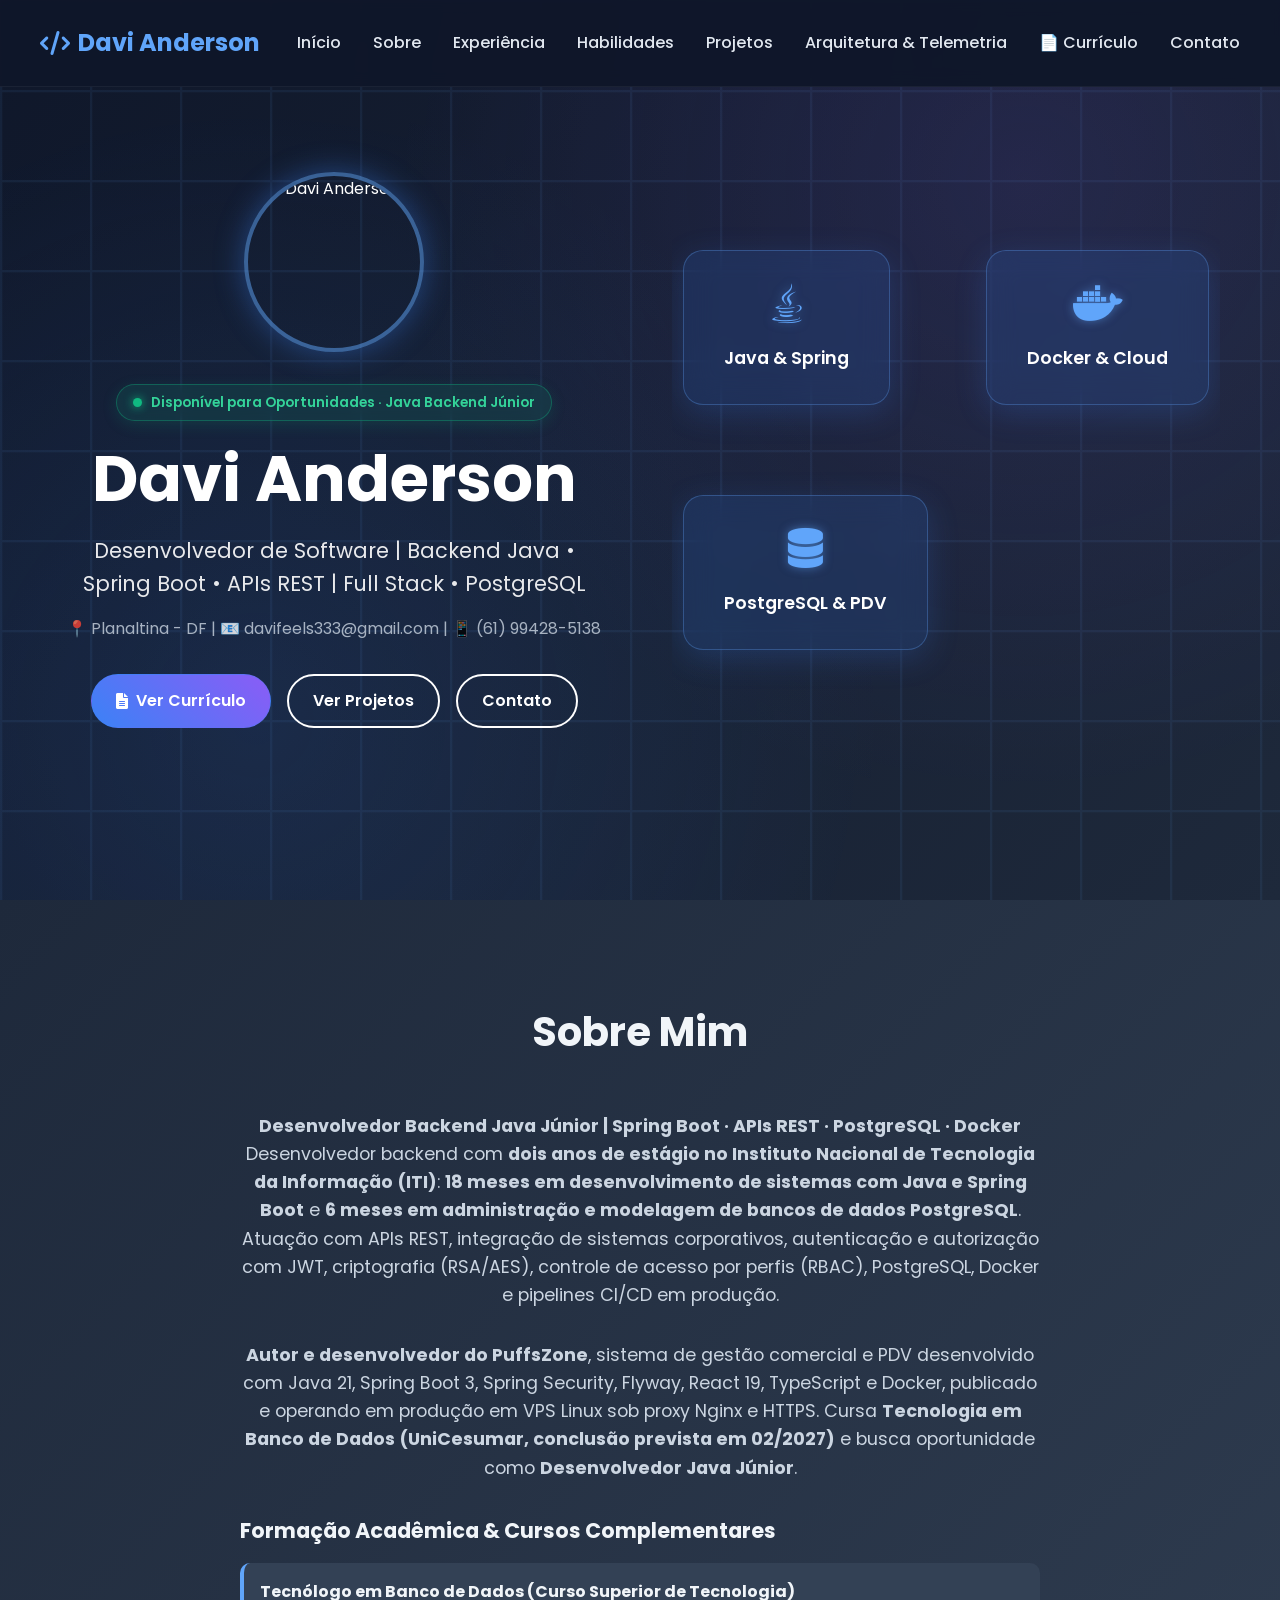
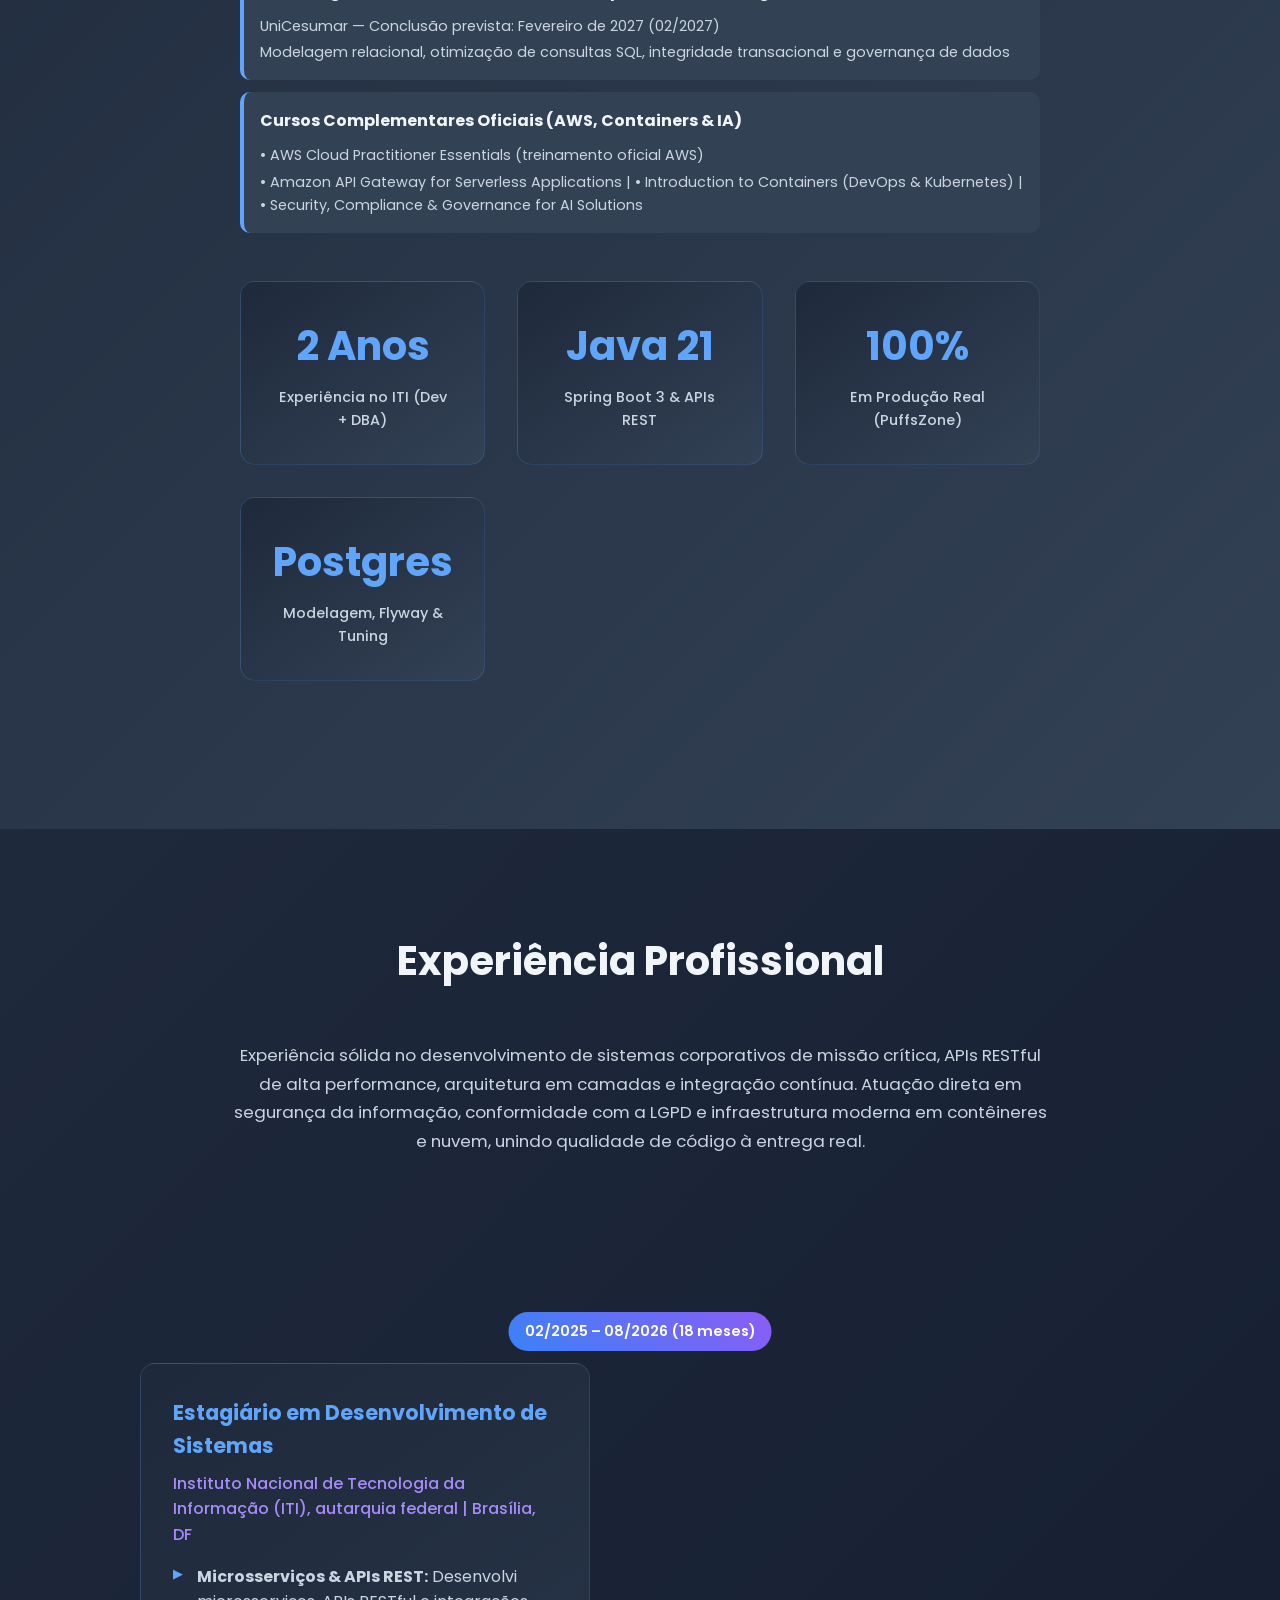
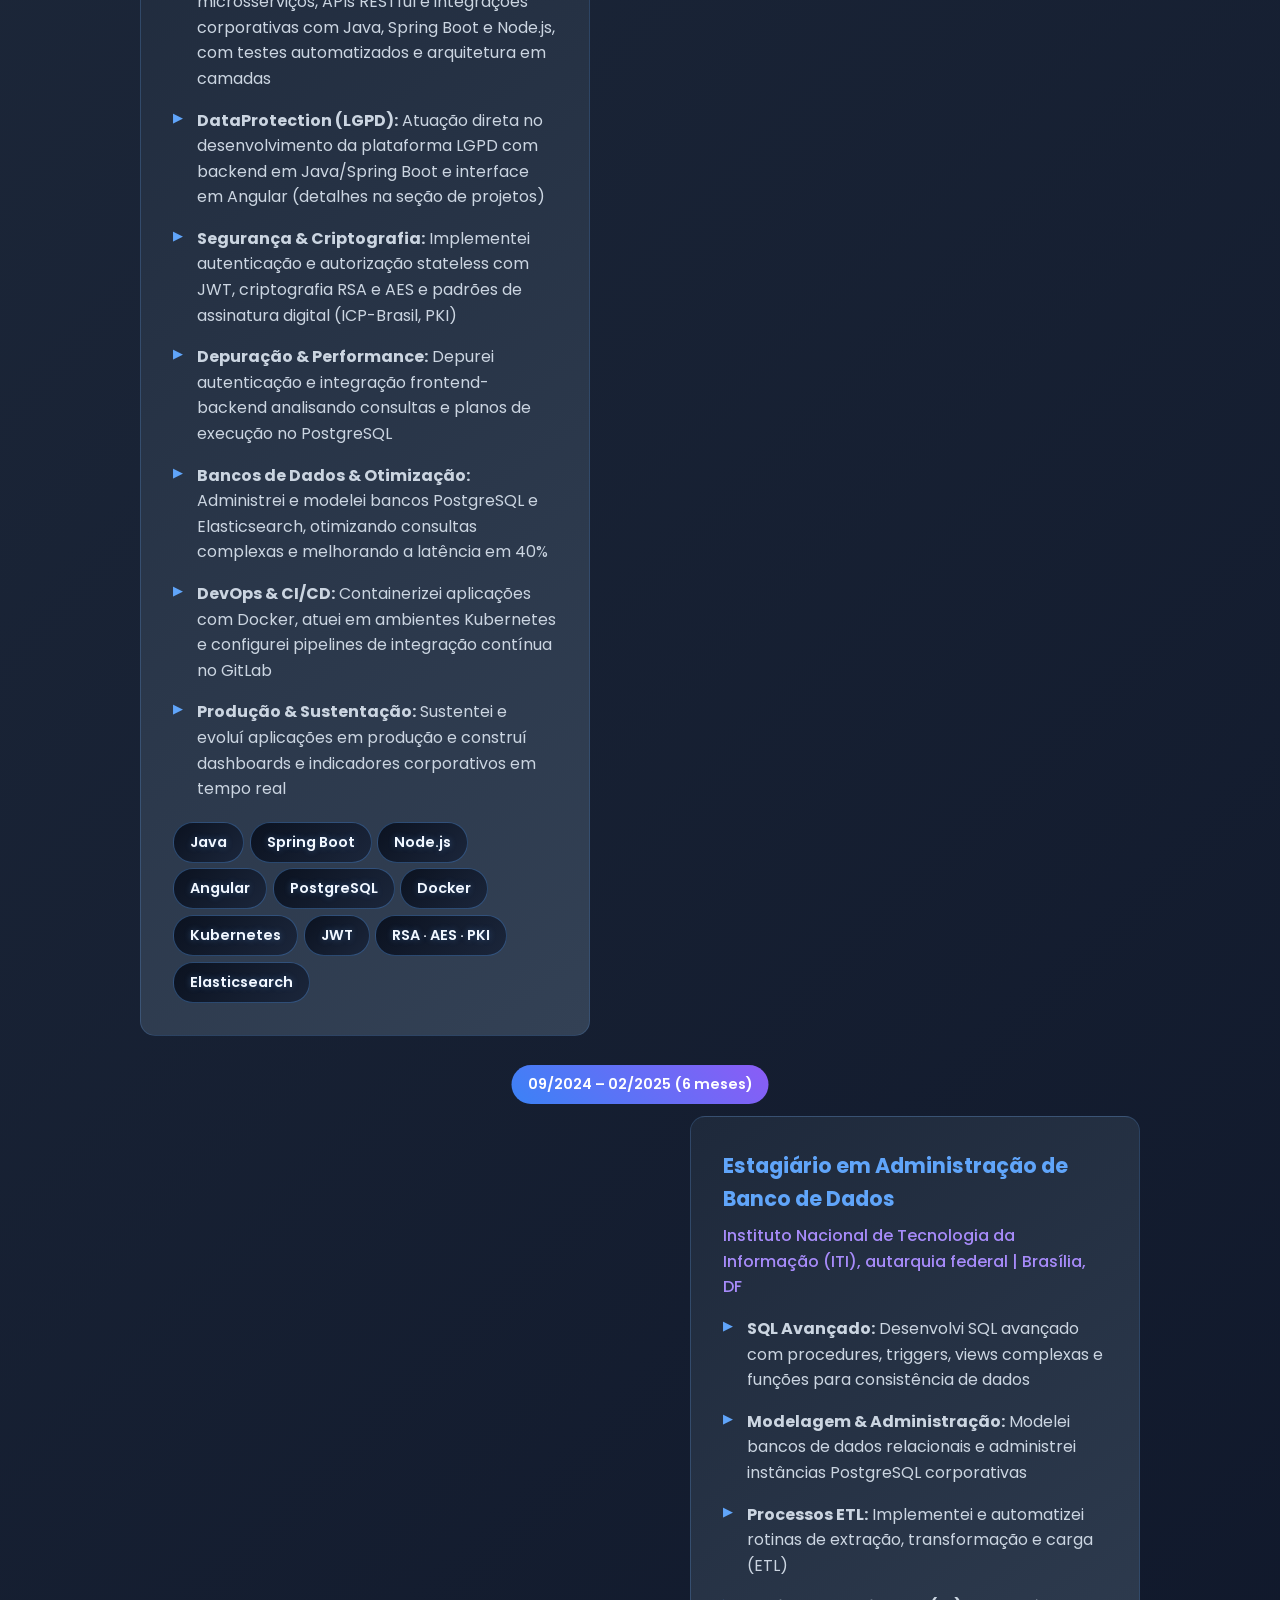
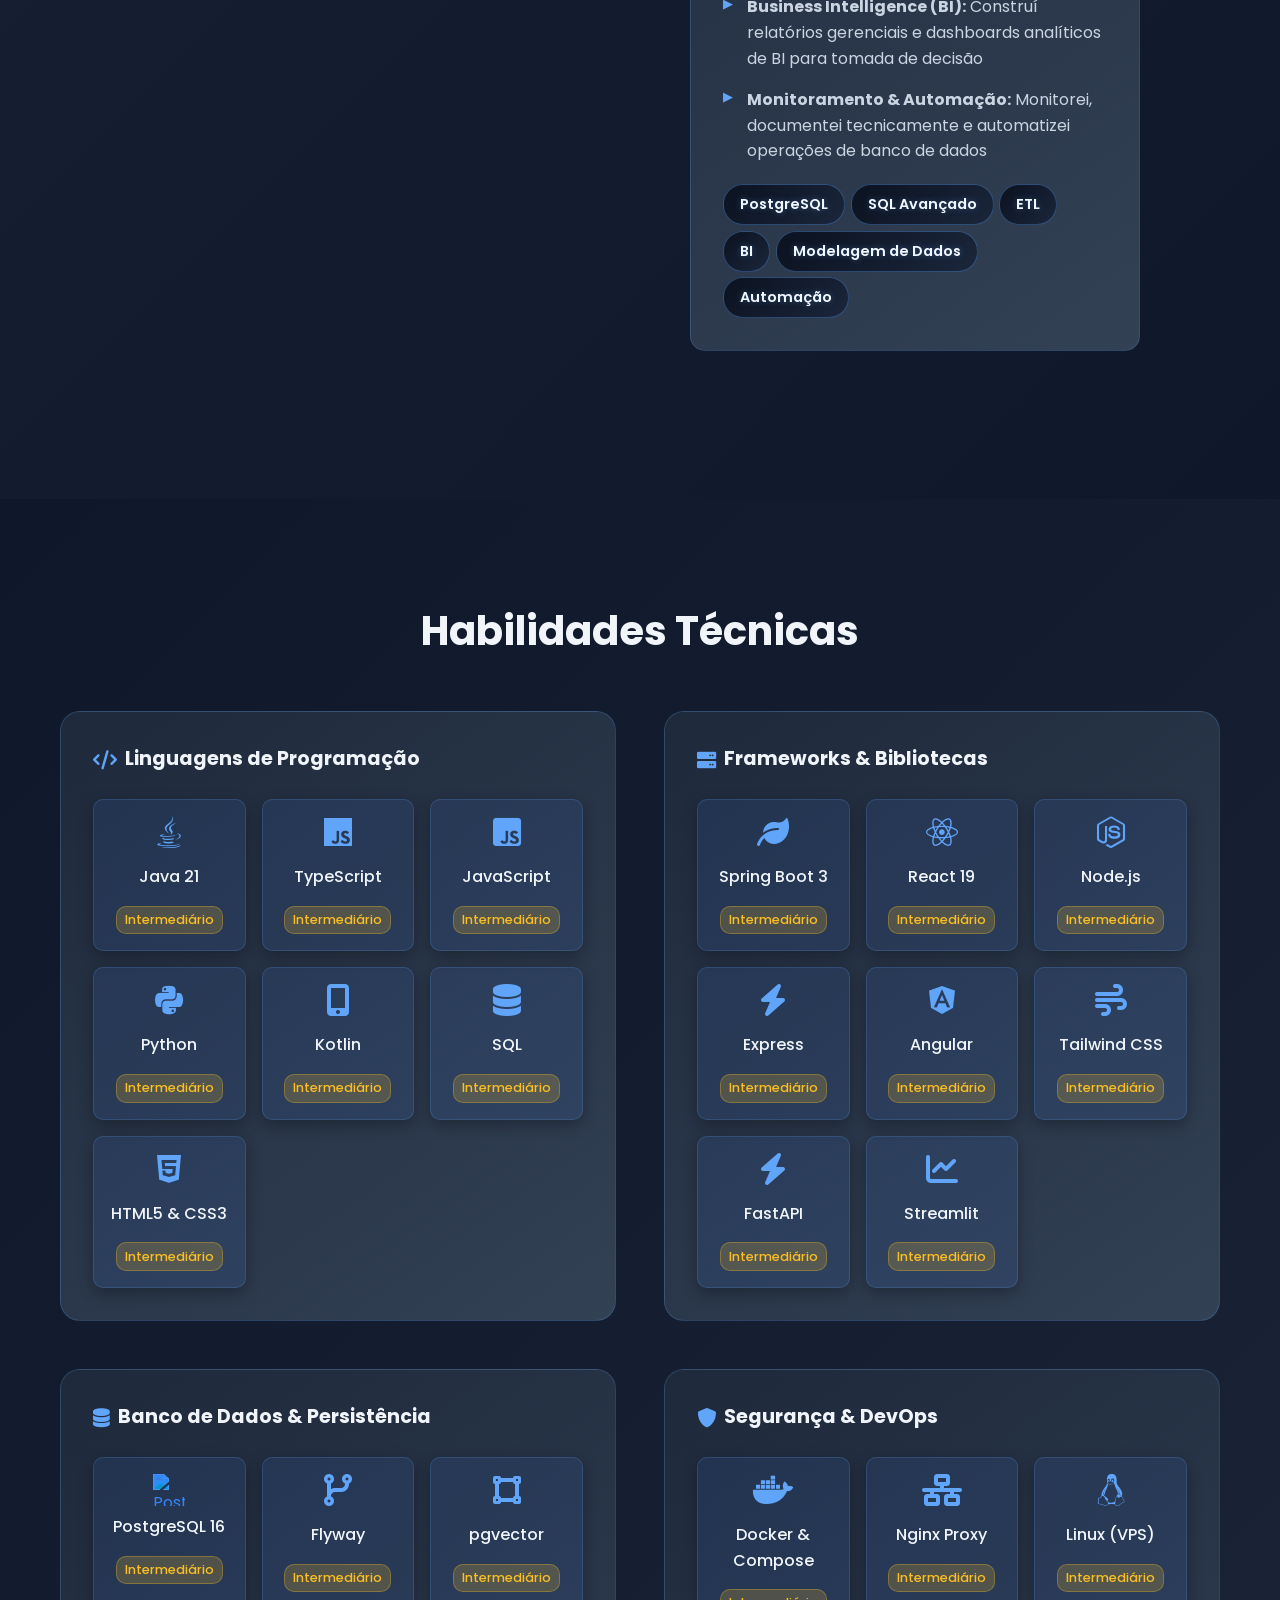
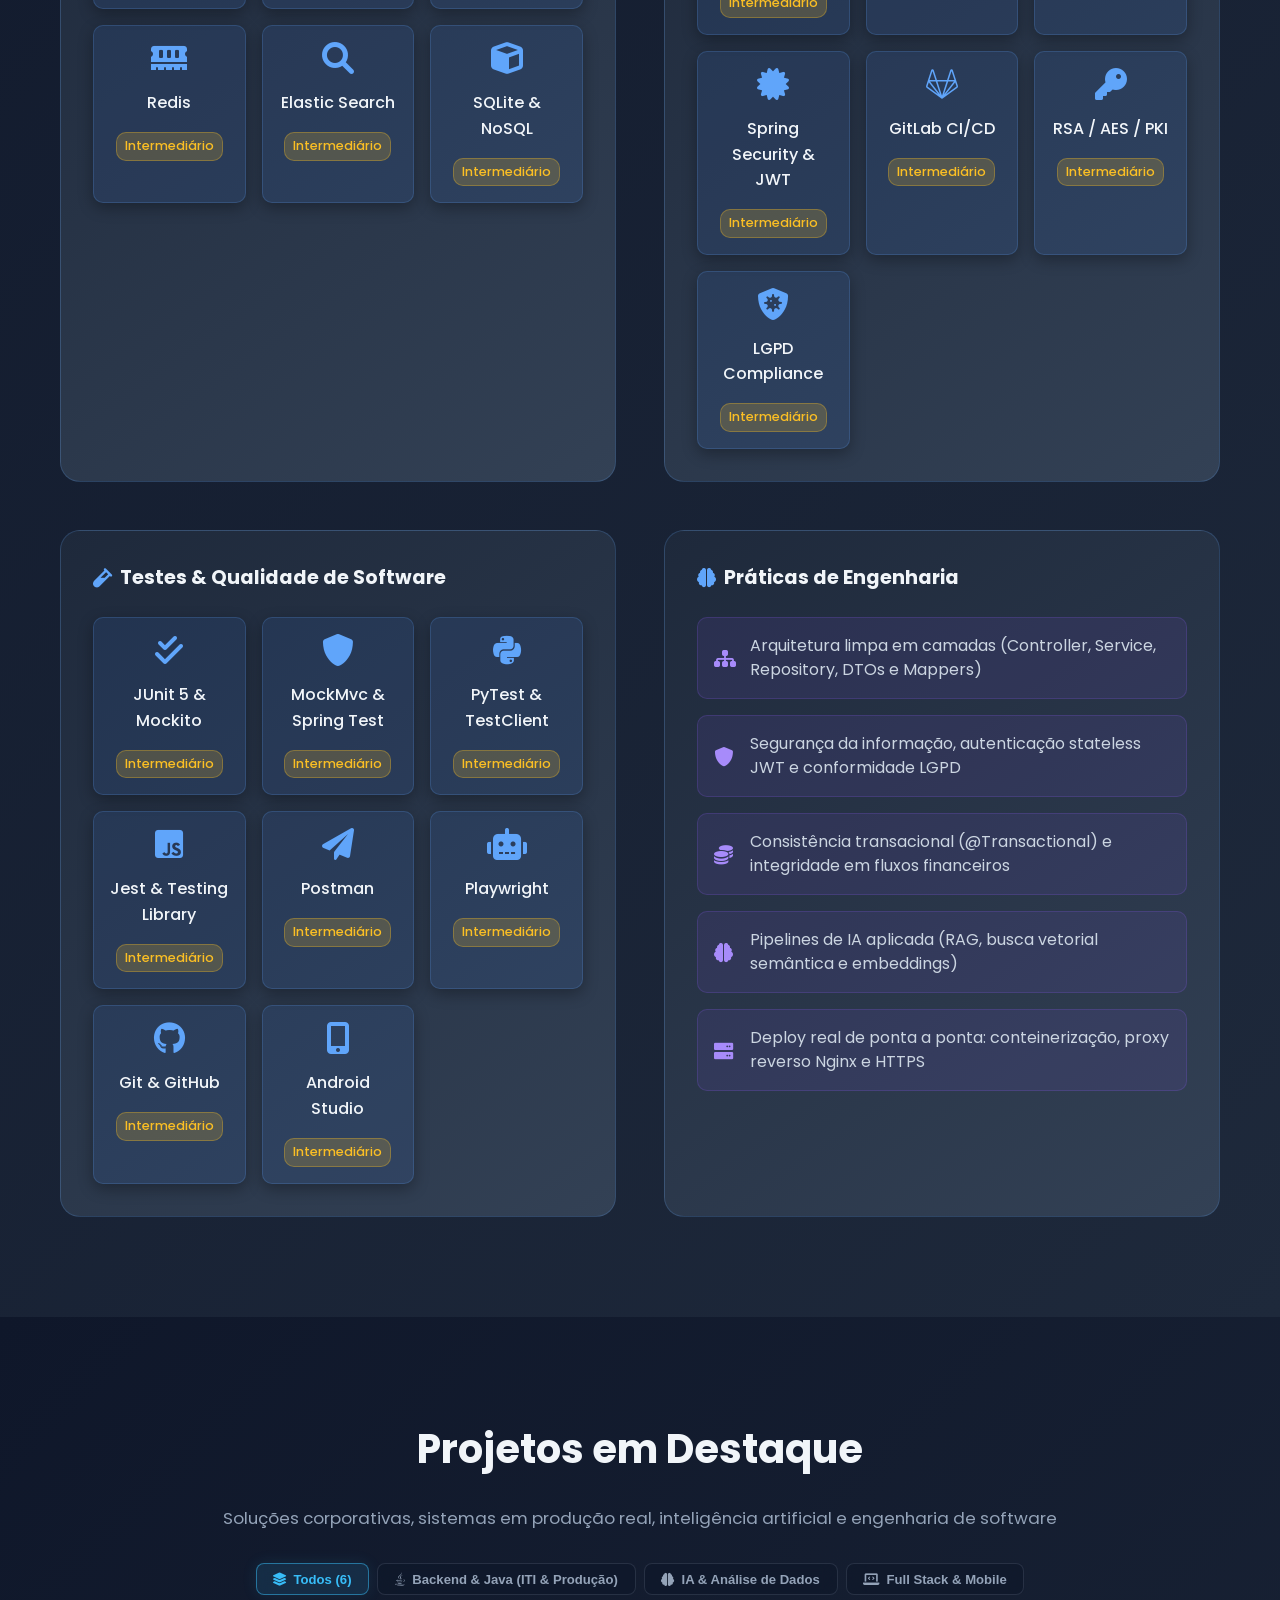
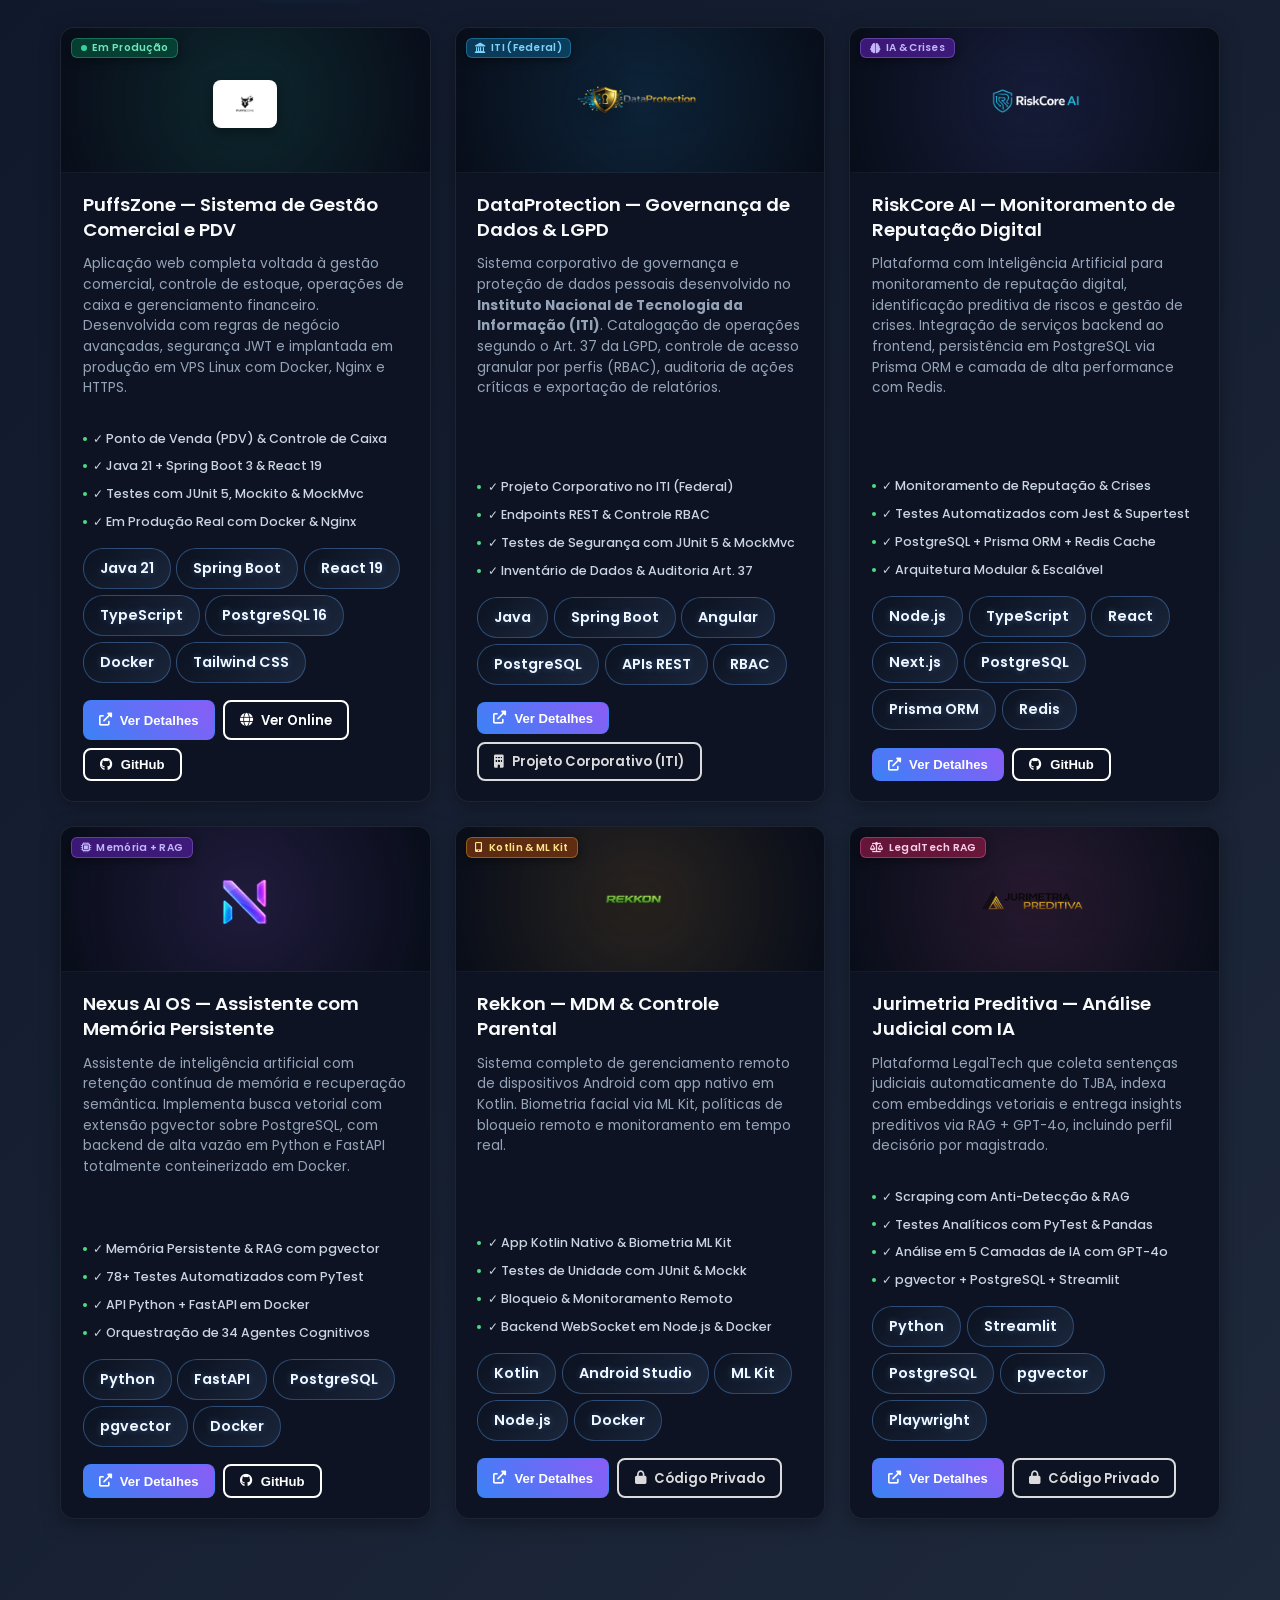
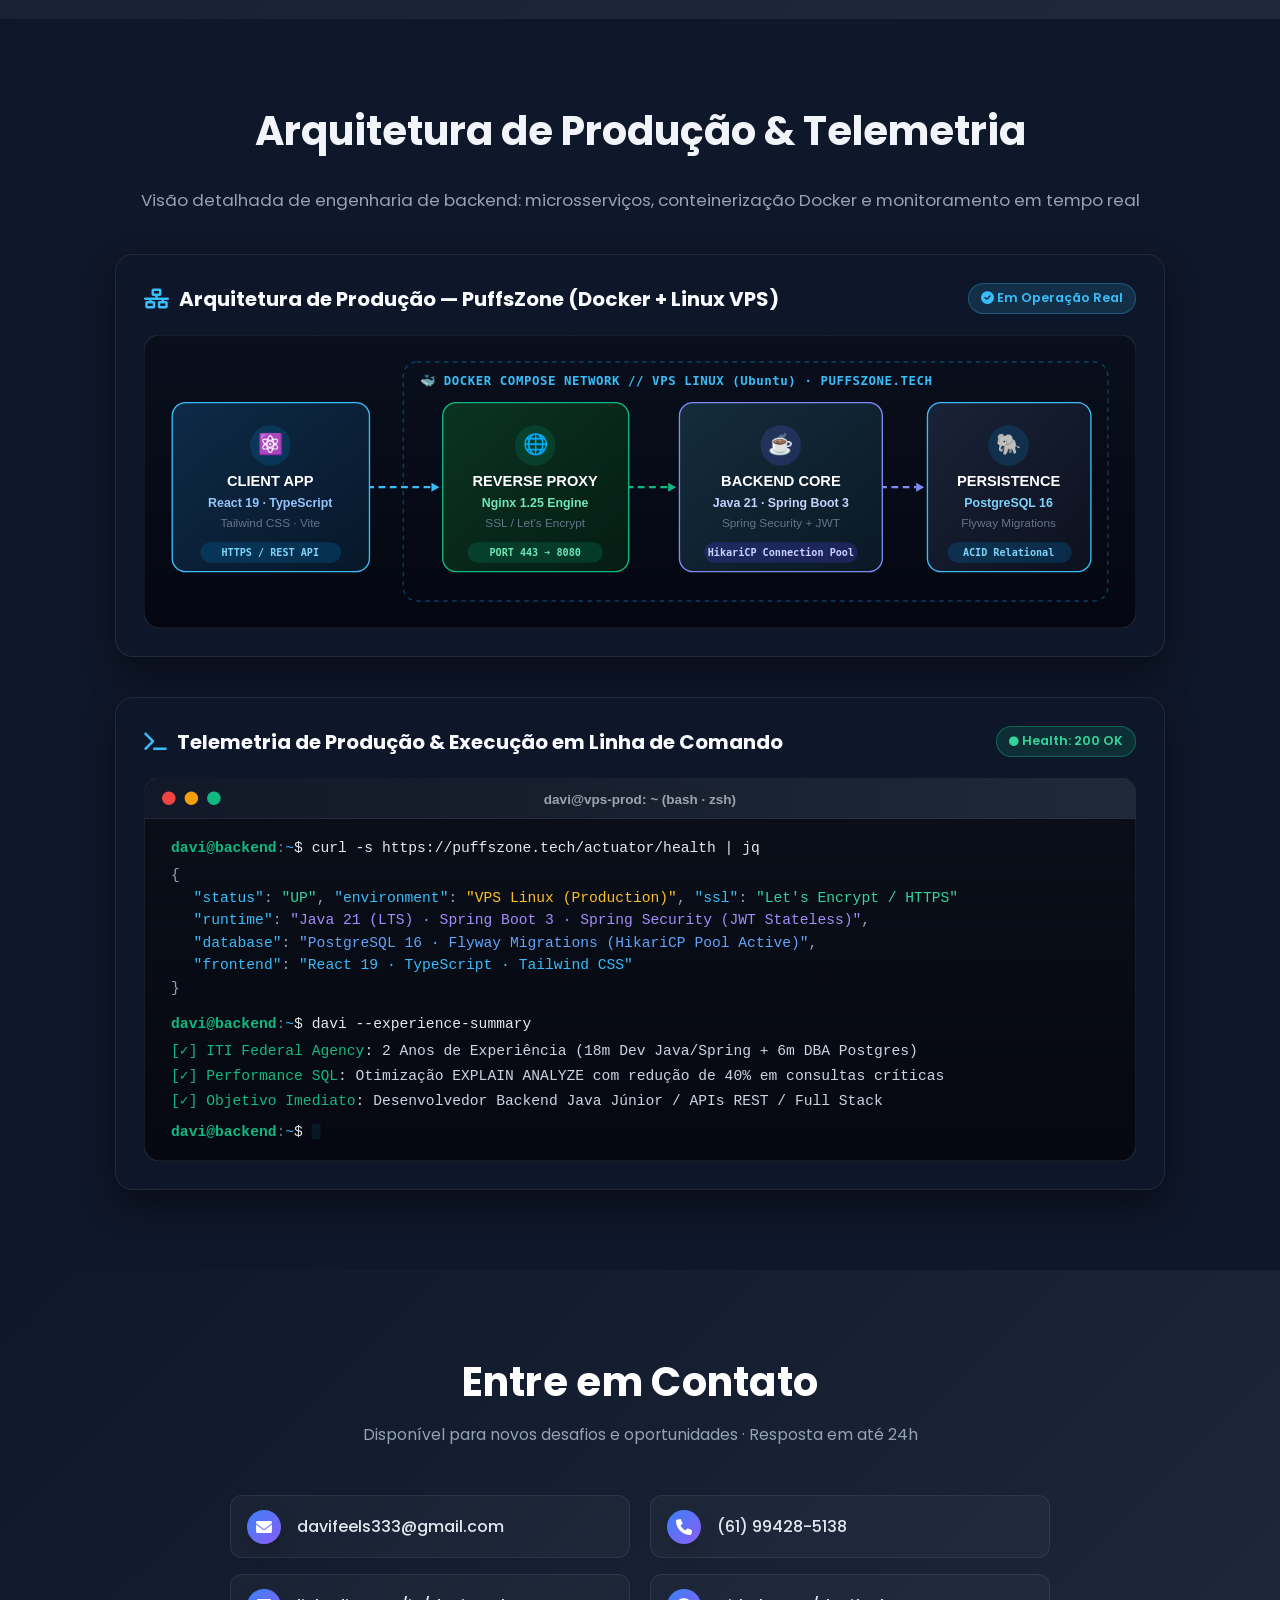
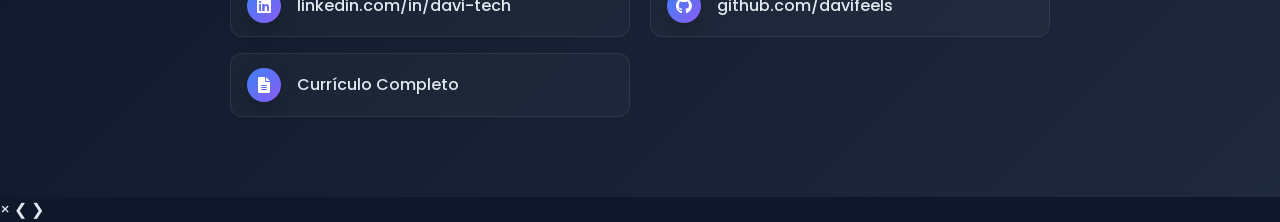
==== index.html @ 63fc288c "fix: remove formacao tecnica Senac-DF mantendo foco em graduacao UniCesumar" ====
<!DOCTYPE html>
<html lang="pt-BR">
<head>
    <meta charset="UTF-8">
    <meta name="viewport" content="width=device-width, initial-scale=1.0">
    <title>Davi Anderson - Desenvolvedor Backend Java Júnior | Spring Boot & PostgreSQL</title>
    <meta name="description" content="Portfólio de Davi Anderson - Desenvolvedor Backend Java com 2 anos de experiência no ITI em Java, Spring Boot, APIs REST, PostgreSQL e Docker. Autor do PuffsZone.">
    <link rel="stylesheet" href="styles.css">
    <link rel="stylesheet" href="demo-styles.css">
    <link rel="stylesheet" href="gallery.css">
    <link rel="stylesheet" href="floating-cards-fix.css">
    <link href="https://cdnjs.cloudflare.com/ajax/libs/font-awesome/6.0.0/css/all.min.css" rel="stylesheet">
    <link href="https://fonts.googleapis.com/css2?family=Poppins:wght@300;400;500;600;700&display=swap" rel="stylesheet">
</head>
<body>
    <!-- Navigation -->
    <nav class="navbar">
        <div class="nav-container">
            <div class="nav-logo">
                <i class="fas fa-code"></i>
                <span>Davi Anderson</span>
            </div>
            <ul class="nav-menu">
                <li><a href="#home" class="nav-link">Início</a></li>
                <li><a href="#about" class="nav-link">Sobre</a></li>
                <li><a href="#experience" class="nav-link">Experiência</a></li>
                <li><a href="#skills" class="nav-link">Habilidades</a></li>
                <li><a href="#projects" class="nav-link">Projetos</a></li>
                <li><a href="#architecture" class="nav-link">Arquitetura &amp; Telemetria</a></li>
                <li><a href="curriculo.html" class="nav-link" target="_blank">📄 Currículo</a></li>
                <li><a href="#contact" class="nav-link">Contato</a></li>
            </ul>
            <div class="hamburger">
                <span></span>
                <span></span>
                <span></span>
            </div>
        </div>
    </nav>

    <!-- Hero Section -->
    <section id="home" class="hero">
        <div class="hero-container">
            <div class="hero-content">
                <div class="profile-photo">
                    <img src="assets/images/profile.jpg" alt="Davi Anderson" class="profile-img">
                    <div class="profile-overlay">
                        <i class="fas fa-user"></i>
                    </div>
                </div>
                <div class="availability-badge">
                    <span class="live-dot"></span>
                    <span>Disponível para Oportunidades · Java Backend Júnior</span>
                </div>
                <h1 class="hero-title">
                    Davi Anderson
                </h1>
                <p class="hero-subtitle">
                    Desenvolvedor de Software | Backend Java • Spring Boot • APIs REST | Full Stack • PostgreSQL
                </p>
                <p class="hero-location">
                    📍 Planaltina - DF | 📧 davifeels333@gmail.com | 📱 (61) 99428-5138
                </p>
                <div class="hero-buttons">
                    <a href="curriculo.html" class="btn btn-primary" target="_blank">
                        <i class="fas fa-file-alt"></i> Ver Currículo
                    </a>
                    <a href="#projects" class="btn btn-secondary">Ver Projetos</a>
                    <a href="#contact" class="btn btn-secondary">Contato</a>
                </div>
            </div>
            <div class="hero-visual">
                <div class="floating-elements">
                    <div class="floating-card card-security">
                        <i class="fab fa-java"></i>
                        <span>Java &amp; Spring</span>
                    </div>
                    <div class="floating-card card-surveillance">
                        <i class="fas fa-database"></i>
                        <span>PostgreSQL &amp; PDV</span>
                    </div>
                    <div class="floating-card card-ai">
                        <i class="fab fa-docker"></i>
                        <span>Docker &amp; Cloud</span>
                    </div>
                </div>
            </div>
        </div>
    </section>

    <!-- About Section -->
    <section id="about" class="about">
        <div class="container">
            <h2 class="section-title">Sobre Mim</h2>
            <div class="about-content">
                <div class="about-text">
                    <p>
                        <strong>Desenvolvedor Backend Java Júnior | Spring Boot · APIs REST · PostgreSQL · Docker</strong><br>
                        Desenvolvedor backend com <strong>dois anos de estágio no Instituto Nacional de Tecnologia da Informação (ITI)</strong>:
                        <strong>18 meses em desenvolvimento de sistemas com Java e Spring Boot</strong> e <strong>6 meses em administração e modelagem de bancos de dados PostgreSQL</strong>.
                        Atuação com APIs REST, integração de sistemas corporativos, autenticação e autorização com JWT, criptografia (RSA/AES), controle de acesso por perfis (RBAC), PostgreSQL, Docker e pipelines CI/CD em produção.
                    </p>
                    <p>
                        <strong>Autor e desenvolvedor do PuffsZone</strong>, sistema de gestão comercial e PDV desenvolvido com Java 21, Spring Boot 3, Spring Security, Flyway, React 19, TypeScript e Docker, publicado e operando em produção em VPS Linux sob proxy Nginx e HTTPS. Cursa <strong>Tecnologia em Banco de Dados (UniCesumar, conclusão prevista em 02/2027)</strong> e busca oportunidade como <strong>Desenvolvedor Java Júnior</strong>.
                    </p>
                    <div class="education-section">
                        <h3>Formação Acadêmica &amp; Cursos Complementares</h3>
                        <div class="education-item">
                            <strong>Tecnólogo em Banco de Dados (Curso Superior de Tecnologia)</strong>
                            <span>UniCesumar — Conclusão prevista: Fevereiro de 2027 (02/2027)</span>
                            <span class="education-item-sub">Modelagem relacional, otimização de consultas SQL, integridade transacional e governança de dados</span>
                        </div>
                        <div class="education-item">
                            <strong>Cursos Complementares Oficiais (AWS, Containers &amp; IA)</strong>
                            <span>• AWS Cloud Practitioner Essentials (treinamento oficial AWS)</span>
                            <span class="education-item-sub">• Amazon API Gateway for Serverless Applications | • Introduction to Containers (DevOps &amp; Kubernetes) | • Security, Compliance &amp; Governance for AI Solutions</span>
                        </div>
                    </div>
                    <div class="quick-stats">
                        <div class="stat-card">
                            <div class="stat-number">2 Anos</div>
                            <div class="stat-label">Experiência no ITI (Dev + DBA)</div>
                        </div>
                        <div class="stat-card">
                            <div class="stat-number">Java 21</div>
                            <div class="stat-label">Spring Boot 3 &amp; APIs REST</div>
                        </div>
                        <div class="stat-card">
                            <div class="stat-number">100%</div>
                            <div class="stat-label">Em Produção Real (PuffsZone)</div>
                        </div>
                        <div class="stat-card">
                            <div class="stat-number">Postgres</div>
                            <div class="stat-label">Modelagem, Flyway &amp; Tuning</div>
                        </div>
                    </div>
                </div>
            </div>
        </div>
    </section>

    <!-- Experience Section -->
    <section id="experience" class="experience">
        <div class="container">
            <h2 class="section-title">Experiência Profissional</h2>
            <p class="experience-intro" style="text-align: center; max-width: 820px; margin: 0 auto 3rem; color: #cbd5e1; font-size: 1.05rem; line-height: 1.7;">
                Experiência sólida no desenvolvimento de sistemas corporativos de missão crítica, APIs RESTful de alta performance, 
                arquitetura em camadas e integração contínua. Atuação direta em segurança da informação, conformidade com a LGPD e 
                infraestrutura moderna em contêineres e nuvem, unindo qualidade de código à entrega real.
            </p>
            <div class="timeline">
                <div class="timeline-item">
                    <div class="timeline-date">02/2025 – 08/2026 (18 meses)</div>
                    <div class="timeline-content">
                        <h3>Estagiário em Desenvolvimento de Sistemas</h3>
                        <h4>Instituto Nacional de Tecnologia da Informação (ITI), autarquia federal | Brasília, DF</h4>
                        <ul>
                            <li><strong>Microsserviços &amp; APIs REST:</strong> Desenvolvi microsserviços, APIs RESTful e integrações corporativas com Java, Spring Boot e Node.js, com testes automatizados e arquitetura em camadas</li>
                            <li><strong>DataProtection (LGPD):</strong> Atuação direta no desenvolvimento da plataforma LGPD com backend em Java/Spring Boot e interface em Angular (detalhes na seção de projetos)</li>
                            <li><strong>Segurança &amp; Criptografia:</strong> Implementei autenticação e autorização stateless com JWT, criptografia RSA e AES e padrões de assinatura digital (ICP-Brasil, PKI)</li>
                            <li><strong>Depuração &amp; Performance:</strong> Depurei autenticação e integração frontend-backend analisando consultas e planos de execução no PostgreSQL</li>
                            <li><strong>Bancos de Dados &amp; Otimização:</strong> Administrei e modelei bancos PostgreSQL e Elasticsearch, otimizando consultas complexas e melhorando a latência em 40%</li>
                            <li><strong>DevOps &amp; CI/CD:</strong> Containerizei aplicações com Docker, atuei em ambientes Kubernetes e configurei pipelines de integração contínua no GitLab</li>
                            <li><strong>Produção &amp; Sustentação:</strong> Sustentei e evoluí aplicações em produção e construí dashboards e indicadores corporativos em tempo real</li>
                        </ul>
                        <div class="project-tech" style="margin-top: 1.25rem; margin-bottom: 0;">
                            <span class="tech-tag">Java</span>
                            <span class="tech-tag">Spring Boot</span>
                            <span class="tech-tag">Node.js</span>
                            <span class="tech-tag">Angular</span>
                            <span class="tech-tag">PostgreSQL</span>
                            <span class="tech-tag">Docker</span>
                            <span class="tech-tag">Kubernetes</span>
                            <span class="tech-tag">JWT</span>
                            <span class="tech-tag">RSA · AES · PKI</span>
                            <span class="tech-tag">Elasticsearch</span>
                        </div>
                    </div>
                </div>
                <div class="timeline-item">
                    <div class="timeline-date">09/2024 – 02/2025 (6 meses)</div>
                    <div class="timeline-content">
                        <h3>Estagiário em Administração de Banco de Dados</h3>
                        <h4>Instituto Nacional de Tecnologia da Informação (ITI), autarquia federal | Brasília, DF</h4>
                        <ul>
                            <li><strong>SQL Avançado:</strong> Desenvolvi SQL avançado com procedures, triggers, views complexas e funções para consistência de dados</li>
                            <li><strong>Modelagem &amp; Administração:</strong> Modelei bancos de dados relacionais e administrei instâncias PostgreSQL corporativas</li>
                            <li><strong>Processos ETL:</strong> Implementei e automatizei rotinas de extração, transformação e carga (ETL)</li>
                            <li><strong>Business Intelligence (BI):</strong> Construí relatórios gerenciais e dashboards analíticos de BI para tomada de decisão</li>
                            <li><strong>Monitoramento &amp; Automação:</strong> Monitorei, documentei tecnicamente e automatizei operações de banco de dados</li>
                        </ul>
                        <div class="project-tech" style="margin-top: 1.25rem; margin-bottom: 0;">
                            <span class="tech-tag">PostgreSQL</span>
                            <span class="tech-tag">SQL Avançado</span>
                            <span class="tech-tag">ETL</span>
                            <span class="tech-tag">BI</span>
                            <span class="tech-tag">Modelagem de Dados</span>
                            <span class="tech-tag">Automação</span>
                        </div>
                    </div>
                </div>
            </div>
        </div>
    </section>

    <!-- Skills Section -->
    <section id="skills" class="skills-section">
        <div class="container">
            <h2 class="section-title">Habilidades Técnicas</h2>
            <div class="skills-grid">
                <div class="skill-category">
                    <h3><i class="fas fa-code"></i> Linguagens de Programação</h3>
                    <div class="skill-items">
                        <div class="skill-item intermediate">
                            <i class="fab fa-java"></i>
                            <span>Java 21</span>
                            <div class="skill-level">Intermediário</div>
                        </div>
                        <div class="skill-item intermediate">
                            <i class="fab fa-js"></i>
                            <span>TypeScript</span>
                            <div class="skill-level">Intermediário</div>
                        </div>
                        <div class="skill-item intermediate">
                            <i class="fab fa-js-square"></i>
                            <span>JavaScript</span>
                            <div class="skill-level">Intermediário</div>
                        </div>
                        <div class="skill-item intermediate">
                            <i class="fab fa-python"></i>
                            <span>Python</span>
                            <div class="skill-level">Intermediário</div>
                        </div>
                        <div class="skill-item intermediate">
                            <i class="fas fa-mobile-alt"></i>
                            <span>Kotlin</span>
                            <div class="skill-level">Intermediário</div>
                        </div>
                        <div class="skill-item intermediate">
                            <i class="fas fa-database"></i>
                            <span>SQL</span>
                            <div class="skill-level">Intermediário</div>
                        </div>
                        <div class="skill-item intermediate">
                            <i class="fab fa-html5"></i>
                            <span>HTML5 & CSS3</span>
                            <div class="skill-level">Intermediário</div>
                        </div>
                    </div>
                </div>
                <div class="skill-category">
                    <h3><i class="fas fa-server"></i> Frameworks & Bibliotecas</h3>
                    <div class="skill-items">
                        <div class="skill-item intermediate">
                            <i class="fas fa-leaf"></i>
                            <span>Spring Boot 3</span>
                            <div class="skill-level">Intermediário</div>
                        </div>
                        <div class="skill-item intermediate">
                            <i class="fab fa-react"></i>
                            <span>React 19</span>
                            <div class="skill-level">Intermediário</div>
                        </div>
                        <div class="skill-item intermediate">
                            <i class="fab fa-node-js"></i>
                            <span>Node.js</span>
                            <div class="skill-level">Intermediário</div>
                        </div>
                        <div class="skill-item intermediate">
                            <i class="fas fa-bolt"></i>
                            <span>Express</span>
                            <div class="skill-level">Intermediário</div>
                        </div>
                        <div class="skill-item intermediate">
                            <i class="fab fa-angular"></i>
                            <span>Angular</span>
                            <div class="skill-level">Intermediário</div>
                        </div>
                        <div class="skill-item intermediate">
                            <i class="fas fa-wind"></i>
                            <span>Tailwind CSS</span>
                            <div class="skill-level">Intermediário</div>
                        </div>
                        <div class="skill-item intermediate">
                            <i class="fas fa-bolt"></i>
                            <span>FastAPI</span>
                            <div class="skill-level">Intermediário</div>
                        </div>
                        <div class="skill-item intermediate">
                            <i class="fas fa-chart-line"></i>
                            <span>Streamlit</span>
                            <div class="skill-level">Intermediário</div>
                        </div>
                    </div>
                </div>
                <div class="skill-category">
                    <h3><i class="fas fa-database"></i> Banco de Dados & Persistência</h3>
                    <div class="skill-items">
                        <div class="skill-item intermediate">
                            <img class="skill-icon-svg" src="assets/icons/postgresql.svg" alt="PostgreSQL logo" />
                            <span>PostgreSQL 16</span>
                            <div class="skill-level">Intermediário</div>
                        </div>
                        <div class="skill-item intermediate">
                            <i class="fas fa-code-branch"></i>
                            <span>Flyway</span>
                            <div class="skill-level">Intermediário</div>
                        </div>
                        <div class="skill-item intermediate">
                            <i class="fas fa-vector-square"></i>
                            <span>pgvector</span>
                            <div class="skill-level">Intermediário</div>
                        </div>
                        <div class="skill-item intermediate">
                            <i class="fas fa-memory"></i>
                            <span>Redis</span>
                            <div class="skill-level">Intermediário</div>
                        </div>
                        <div class="skill-item intermediate">
                            <i class="fas fa-search"></i>
                            <span>Elastic Search</span>
                            <div class="skill-level">Intermediário</div>
                        </div>
                        <div class="skill-item intermediate">
                            <i class="fas fa-cube"></i>
                            <span>SQLite & NoSQL</span>
                            <div class="skill-level">Intermediário</div>
                        </div>
                    </div>
                </div>
                <div class="skill-category">
                    <h3><i class="fas fa-shield-alt"></i> Segurança & DevOps</h3>
                    <div class="skill-items">
                        <div class="skill-item intermediate">
                            <i class="fab fa-docker"></i>
                            <span>Docker & Compose</span>
                            <div class="skill-level">Intermediário</div>
                        </div>
                        <div class="skill-item intermediate">
                            <i class="fas fa-network-wired"></i>
                            <span>Nginx Proxy</span>
                            <div class="skill-level">Intermediário</div>
                        </div>
                        <div class="skill-item intermediate">
                            <i class="fab fa-linux"></i>
                            <span>Linux (VPS)</span>
                            <div class="skill-level">Intermediário</div>
                        </div>
                        <div class="skill-item intermediate">
                            <i class="fas fa-certificate"></i>
                            <span>Spring Security & JWT</span>
                            <div class="skill-level">Intermediário</div>
                        </div>
                        <div class="skill-item intermediate">
                            <i class="fab fa-gitlab"></i>
                            <span>GitLab CI/CD</span>
                            <div class="skill-level">Intermediário</div>
                        </div>
                        <div class="skill-item intermediate">
                            <i class="fas fa-key"></i>
                            <span>RSA / AES / PKI</span>
                            <div class="skill-level">Intermediário</div>
                        </div>
                        <div class="skill-item intermediate">
                            <i class="fas fa-shield-virus"></i>
                            <span>LGPD Compliance</span>
                            <div class="skill-level">Intermediário</div>
                        </div>
                    </div>
                </div>
                <div class="skill-category">
                    <h3><i class="fas fa-vial"></i> Testes &amp; Qualidade de Software</h3>
                    <div class="skill-items">
                        <div class="skill-item intermediate">
                            <i class="fas fa-check-double"></i>
                            <span>JUnit 5 &amp; Mockito</span>
                            <div class="skill-level">Intermediário</div>
                        </div>
                        <div class="skill-item intermediate">
                            <i class="fas fa-shield-alt"></i>
                            <span>MockMvc &amp; Spring Test</span>
                            <div class="skill-level">Intermediário</div>
                        </div>
                        <div class="skill-item intermediate">
                            <i class="fab fa-python"></i>
                            <span>PyTest &amp; TestClient</span>
                            <div class="skill-level">Intermediário</div>
                        </div>
                        <div class="skill-item intermediate">
                            <i class="fab fa-js-square"></i>
                            <span>Jest &amp; Testing Library</span>
                            <div class="skill-level">Intermediário</div>
                        </div>
                        <div class="skill-item intermediate">
                            <i class="fas fa-paper-plane"></i>
                            <span>Postman</span>
                            <div class="skill-level">Intermediário</div>
                        </div>
                        <div class="skill-item intermediate">
                            <i class="fas fa-robot"></i>
                            <span>Playwright</span>
                            <div class="skill-level">Intermediário</div>
                        </div>
                        <div class="skill-item intermediate">
                            <i class="fab fa-github"></i>
                            <span>Git &amp; GitHub</span>
                            <div class="skill-level">Intermediário</div>
                        </div>
                        <div class="skill-item intermediate">
                            <i class="fas fa-mobile-alt"></i>
                            <span>Android Studio</span>
                            <div class="skill-level">Intermediário</div>
                        </div>
                    </div>
                </div>
                <div class="skill-category">
                    <h3><i class="fas fa-brain"></i> Práticas de Engenharia</h3>
                    <div class="soft-skills">
                        <div class="soft-skill-item">
                            <i class="fas fa-sitemap"></i>
                            <span>Arquitetura limpa em camadas (Controller, Service, Repository, DTOs e Mappers)</span>
                        </div>
                        <div class="soft-skill-item">
                            <i class="fas fa-shield-alt"></i>
                            <span>Segurança da informação, autenticação stateless JWT e conformidade LGPD</span>
                        </div>
                        <div class="soft-skill-item">
                            <i class="fas fa-coins"></i>
                            <span>Consistência transacional (@Transactional) e integridade em fluxos financeiros</span>
                        </div>
                        <div class="soft-skill-item">
                            <i class="fas fa-brain"></i>
                            <span>Pipelines de IA aplicada (RAG, busca vetorial semântica e embeddings)</span>
                        </div>
                        <div class="soft-skill-item">
                            <i class="fas fa-server"></i>
                            <span>Deploy real de ponta a ponta: conteinerização, proxy reverso Nginx e HTTPS</span>
                        </div>
                    </div>
                </div>
            </div>
        </div>
    </section>

    <!-- Projects Section -->
    <section id="projects" class="projects">
        <div class="container">
            <h2 class="section-title">Projetos em Destaque</h2>
            <p class="section-subtitle" style="text-align: center; color: #94a3b8; margin-top: -1.5rem; margin-bottom: 2rem; font-size: 1.05rem;">
                Soluções corporativas, sistemas em produção real, inteligência artificial e engenharia de software
            </p>

            <!-- Interactive Filters -->
            <div class="project-filters">
                <button class="filter-btn active" data-filter="all"><i class="fas fa-layer-group"></i> Todos (6)</button>
                <button class="filter-btn" data-filter="backend"><i class="fab fa-java"></i> Backend &amp; Java (ITI &amp; Produção)</button>
                <button class="filter-btn" data-filter="ai"><i class="fas fa-brain"></i> IA &amp; Análise de Dados</button>
                <button class="filter-btn" data-filter="fullstack"><i class="fas fa-laptop-code"></i> Full Stack &amp; Mobile</button>
            </div>

            <div class="projects-grid">
                <!-- PuffsZone -->
                <div class="project-card" data-project="puffszone" data-category="backend fullstack">
                    <div class="project-image">
                        <div class="card-status-pill status-production"><span class="mini-pulse"></span> Em Produção</div>
                        <img src="assets/puffszone.png" alt="PuffsZone logo">
                    </div>
                    <div class="project-content">
                        <h3>PuffsZone — Sistema de Gestão Comercial e PDV</h3>
                        <p>
                            Aplicação web completa voltada à gestão comercial, controle de estoque, operações de caixa e gerenciamento financeiro.
                            Desenvolvida com regras de negócio avançadas, segurança JWT e implantada em produção em VPS Linux com Docker, Nginx e HTTPS.
                        </p>
                        <div class="project-highlights">
                            <span class="highlight">✓ Ponto de Venda (PDV) &amp; Controle de Caixa</span>
                            <span class="highlight">✓ Java 21 + Spring Boot 3 &amp; React 19</span>
                            <span class="highlight">✓ Testes com JUnit 5, Mockito &amp; MockMvc</span>
                            <span class="highlight">✓ Em Produção Real com Docker &amp; Nginx</span>
                        </div>
                        <div class="project-tech">
                            <span class="tech-tag">Java 21</span>
                            <span class="tech-tag">Spring Boot</span>
                            <span class="tech-tag">React 19</span>
                            <span class="tech-tag">TypeScript</span>
                            <span class="tech-tag">PostgreSQL 16</span>
                            <span class="tech-tag">Docker</span>
                            <span class="tech-tag">Tailwind CSS</span>
                        </div>
                        <div class="project-buttons">
                            <button class="btn btn-primary" onclick="openProject('puffszone')">
                                <i class="fas fa-external-link-alt"></i> Ver Detalhes
                            </button>
                            <a href="https://puffszone.tech" target="_blank" rel="noopener" class="btn btn-secondary">
                                <i class="fas fa-globe"></i> Ver Online
                            </a>
                            <button class="btn btn-secondary" onclick="viewCode('puffszone')">
                                <i class="fab fa-github"></i> GitHub
                            </button>
                        </div>
                    </div>
                </div>

                <!-- DataProtection -->
                <div class="project-card" data-project="dataprotection" data-category="backend">
                    <div class="project-image">
                        <div class="card-status-pill status-iti"><i class="fas fa-landmark"></i> ITI (Federal)</div>
                        <img src="assets/datapretection.png" alt="DataProtection logo">
                    </div>
                    <div class="project-content">
                        <h3>DataProtection — Governança de Dados &amp; LGPD</h3>
                        <p>
                            Sistema corporativo de governança e proteção de dados pessoais desenvolvido no <strong>Instituto Nacional de Tecnologia da Informação (ITI)</strong>.
                            Catalogação de operações segundo o Art. 37 da LGPD, controle de acesso granular por perfis (RBAC), auditoria de ações críticas e exportação de relatórios.
                        </p>
                        <div class="project-highlights">
                            <span class="highlight">✓ Projeto Corporativo no ITI (Federal)</span>
                            <span class="highlight">✓ Endpoints REST &amp; Controle RBAC</span>
                            <span class="highlight">✓ Testes de Segurança com JUnit 5 &amp; MockMvc</span>
                            <span class="highlight">✓ Inventário de Dados &amp; Auditoria Art. 37</span>
                        </div>
                        <div class="project-tech">
                            <span class="tech-tag">Java</span>
                            <span class="tech-tag">Spring Boot</span>
                            <span class="tech-tag">Angular</span>
                            <span class="tech-tag">PostgreSQL</span>
                            <span class="tech-tag">APIs REST</span>
                            <span class="tech-tag">RBAC</span>
                        </div>
                        <div class="project-buttons">
                            <button class="btn btn-primary" onclick="openProject('dataprotection')">
                                <i class="fas fa-external-link-alt"></i> Ver Detalhes
                            </button>
                            <span class="btn btn-secondary" style="opacity: 0.85; cursor: default;" title="Sistema desenvolvido para uso institucional no Instituto Nacional de Tecnologia da Informação (ITI)">
                                <i class="fas fa-building"></i> Projeto Corporativo (ITI)
                            </span>
                        </div>
                    </div>
                </div>

                <!-- RiskCore AI -->
                <div class="project-card" data-project="riskcore" data-category="ai fullstack">
                    <div class="project-image">
                        <div class="card-status-pill status-ai"><i class="fas fa-brain"></i> IA &amp; Crises</div>
                        <img src="assets/logorisk.png" alt="RiskCore AI logo">
                    </div>
                    <div class="project-content">
                        <h3>RiskCore AI — Monitoramento de Reputação Digital</h3>
                        <p>
                            Plataforma com Inteligência Artificial para monitoramento de reputação digital, identificação preditiva de riscos e gestão de crises.
                            Integração de serviços backend ao frontend, persistência em PostgreSQL via Prisma ORM e camada de alta performance com Redis.
                        </p>
                        <div class="project-highlights">
                            <span class="highlight">✓ Monitoramento de Reputação &amp; Crises</span>
                            <span class="highlight">✓ Testes Automatizados com Jest &amp; Supertest</span>
                            <span class="highlight">✓ PostgreSQL + Prisma ORM + Redis Cache</span>
                            <span class="highlight">✓ Arquitetura Modular &amp; Escalável</span>
                        </div>
                        <div class="project-tech">
                            <span class="tech-tag">Node.js</span>
                            <span class="tech-tag">TypeScript</span>
                            <span class="tech-tag">React</span>
                            <span class="tech-tag">Next.js</span>
                            <span class="tech-tag">PostgreSQL</span>
                            <span class="tech-tag">Prisma ORM</span>
                            <span class="tech-tag">Redis</span>
                        </div>
                        <div class="project-buttons">
                            <button class="btn btn-primary" onclick="openProject('riskcore')">
                                <i class="fas fa-external-link-alt"></i> Ver Detalhes
                            </button>
                            <button class="btn btn-secondary" onclick="viewCode('riskcore')">
                                <i class="fab fa-github"></i> GitHub
                            </button>
                        </div>
                    </div>
                </div>

                <!-- Nexus AI OS -->
                <div class="project-card" data-project="nexus" data-category="ai backend">
                    <div class="project-image">
                        <div class="card-status-pill status-ai"><i class="fas fa-microchip"></i> Memória + RAG</div>
                        <img src="assets/logonexus.png" alt="Nexus AI OS logo">
                    </div>
                    <div class="project-content">
                        <h3>Nexus AI OS — Assistente com Memória Persistente</h3>
                        <p>
                            Assistente de inteligência artificial com retenção contínua de memória e recuperação semântica.
                            Implementa busca vetorial com extensão pgvector sobre PostgreSQL, com backend de alta vazão em Python e FastAPI totalmente conteinerizado em Docker.
                        </p>
                        <div class="project-highlights">
                            <span class="highlight">✓ Memória Persistente &amp; RAG com pgvector</span>
                            <span class="highlight">✓ 78+ Testes Automatizados com PyTest</span>
                            <span class="highlight">✓ API Python + FastAPI em Docker</span>
                            <span class="highlight">✓ Orquestração de 34 Agentes Cognitivos</span>
                        </div>
                        <div class="project-tech">
                            <span class="tech-tag">Python</span>
                            <span class="tech-tag">FastAPI</span>
                            <span class="tech-tag">PostgreSQL</span>
                            <span class="tech-tag">pgvector</span>
                            <span class="tech-tag">Docker</span>
                        </div>
                        <div class="project-buttons">
                            <button class="btn btn-primary" onclick="openProject('nexus')">
                                <i class="fas fa-external-link-alt"></i> Ver Detalhes
                            </button>
                            <button class="btn btn-secondary" onclick="viewCode('nexus')">
                                <i class="fab fa-github"></i> GitHub
                            </button>
                        </div>
                    </div>
                </div>

                <!-- Sistema MDM / Rekkon -->
                <div class="project-card" data-project="mdm" data-category="fullstack">
                    <div class="project-image">
                        <div class="card-status-pill status-mobile"><i class="fas fa-mobile-alt"></i> Kotlin &amp; ML Kit</div>
                        <img src="assets/logorekkon.png" alt="Rekkon logo">
                    </div>
                    <div class="project-content">
                        <h3>Rekkon — MDM &amp; Controle Parental</h3>
                        <p>
                            Sistema completo de gerenciamento remoto de dispositivos Android com app nativo em Kotlin.
                            Biometria facial via ML Kit, políticas de bloqueio remoto e monitoramento em tempo real.
                        </p>
                        <div class="project-highlights">
                            <span class="highlight">✓ App Kotlin Nativo &amp; Biometria ML Kit</span>
                            <span class="highlight">✓ Testes de Unidade com JUnit &amp; Mockk</span>
                            <span class="highlight">✓ Bloqueio &amp; Monitoramento Remoto</span>
                            <span class="highlight">✓ Backend WebSocket em Node.js &amp; Docker</span>
                        </div>
                        <div class="project-tech">
                            <span class="tech-tag">Kotlin</span>
                            <span class="tech-tag">Android Studio</span>
                            <span class="tech-tag">ML Kit</span>
                            <span class="tech-tag">Node.js</span>
                            <span class="tech-tag">Docker</span>
                        </div>
                        <div class="project-buttons">
                            <button class="btn btn-primary" onclick="openProject('mdm')">
                                <i class="fas fa-external-link-alt"></i> Ver Detalhes
                            </button>
                            <span class="btn btn-secondary" style="opacity: 0.85; cursor: default;" title="Repositório em ciclo de testes e validação biométrica">
                                <i class="fas fa-lock"></i> Código Privado
                            </span>
                        </div>
                    </div>
                </div>

                <!-- Jurimetria Preditiva -->
                <div class="project-card" data-project="jurimetria" data-category="ai backend">
                    <div class="project-image">
                        <div class="card-status-pill status-legal"><i class="fas fa-balance-scale"></i> LegalTech RAG</div>
                        <img src="assets/jurimetria.png" alt="Jurimetria Preditiva logo">
                    </div>
                    <div class="project-content">
                        <h3>Jurimetria Preditiva — Análise Judicial com IA</h3>
                        <p>
                            Plataforma LegalTech que coleta sentenças judiciais automaticamente do TJBA,
                            indexa com embeddings vetoriais e entrega insights preditivos via RAG + GPT-4o,
                            incluindo perfil decisório por magistrado.
                        </p>
                        <div class="project-highlights">
                            <span class="highlight">✓ Scraping com Anti-Detecção &amp; RAG</span>
                            <span class="highlight">✓ Testes Analíticos com PyTest &amp; Pandas</span>
                            <span class="highlight">✓ Análise em 5 Camadas de IA com GPT-4o</span>
                            <span class="highlight">✓ pgvector + PostgreSQL + Streamlit</span>
                        </div>
                        <div class="project-tech">
                            <span class="tech-tag">Python</span>
                            <span class="tech-tag">Streamlit</span>
                            <span class="tech-tag">PostgreSQL</span>
                            <span class="tech-tag">pgvector</span>
                            <span class="tech-tag">Playwright</span>
                        </div>
                        <div class="project-buttons">
                            <button class="btn btn-primary" onclick="openProject('jurimetria')">
                                <i class="fas fa-external-link-alt"></i> Ver Detalhes
                            </button>
                            <span class="btn btn-secondary" style="opacity: 0.85; cursor: default;" title="Solução LegalTech proprietária sob termos de confidencialidade">
                                <i class="fas fa-lock"></i> Código Privado
                            </span>
                        </div>
                    </div>
                </div>
            </div>
        </div>
    </section>

    <!-- Architecture & Systems Section -->
    <section id="architecture" class="architecture-section">
        <div class="container">
            <h2 class="section-title">Arquitetura de Produção &amp; Telemetria</h2>
            <p class="section-subtitle" style="text-align: center; color: #94a3b8; margin-top: -1.5rem; margin-bottom: 2.5rem; font-size: 1.05rem;">
                Visão detalhada de engenharia de backend: microsserviços, conteinerização Docker e monitoramento em tempo real
            </p>
            <div class="architecture-container">
                <div class="arch-card">
                    <div class="arch-card-header">
                        <div class="arch-card-title">
                            <i class="fas fa-network-wired"></i> Arquitetura de Produção — PuffsZone (Docker + Linux VPS)
                        </div>
                        <span class="arch-card-badge"><i class="fas fa-check-circle"></i> Em Operação Real</span>
                    </div>
                    <img src="assets/architecture.svg" alt="PuffsZone Architecture Diagram" style="width: 100%; height: auto; border-radius: 12px; display: block;">
                </div>
                
                <div class="arch-card">
                    <div class="arch-card-header">
                        <div class="arch-card-title">
                            <i class="fas fa-terminal"></i> Telemetria de Produção &amp; Execução em Linha de Comando
                        </div>
                        <span class="arch-card-badge" style="border-color: rgba(16, 185, 129, 0.4); color: #34d399; background: rgba(16, 185, 129, 0.15);"><i class="fas fa-circle" style="font-size: 0.6rem;"></i> Health: 200 OK</span>
                    </div>
                    <img src="assets/terminal.svg" alt="Terminal CLI Telemetry" style="width: 100%; height: auto; border-radius: 12px; display: block;">
                </div>
            </div>
        </div>
    </section>

    <!-- Contact Section -->
    <section id="contact" class="contact">
        <div class="container">
            <h2 class="section-title">Entre em Contato</h2>
            <p class="section-subtitle contact-subtitle">Disponível para novos desafios e oportunidades · Resposta em até 24h</p>
            <div class="contact-content">
                <div class="contact-info">
                    <a class="contact-item" href="mailto:davifeels333@gmail.com" aria-label="Enviar email para davifeels333@gmail.com">
                        <i class="fas fa-envelope" aria-hidden="true"></i>
                        <span>davifeels333@gmail.com</span>
                    </a>
                    <a class="contact-item" href="tel:+5561994285138" aria-label="Ligar para 61 99428-5138">
                        <i class="fas fa-phone" aria-hidden="true"></i>
                        <span>(61) 99428-5138</span>
                    </a>
                    <a class="contact-item" href="https://www.linkedin.com/in/davi-tech" target="_blank" rel="noopener" aria-label="Abrir LinkedIn de Davi">
                        <i class="fab fa-linkedin" aria-hidden="true"></i>
                        <span>linkedin.com/in/davi-tech</span>
                    </a>
                    <a class="contact-item" href="https://github.com/davifeels" target="_blank" rel="noopener" aria-label="Abrir GitHub de Davi">
                        <i class="fab fa-github" aria-hidden="true"></i>
                        <span>github.com/davifeels</span>
                    </a>
                    <a class="contact-item" href="curriculo.html" target="_blank" rel="noopener" aria-label="Ver currículo completo">
                        <i class="fas fa-file-alt" aria-hidden="true"></i>
                        <span>Currículo Completo</span>
                    </a>
                </div>
            </div>
        </div>
    </section>

    <!-- Toast Notification -->
    <div id="toastNotification" class="toast-notification" aria-live="polite">
        <i class="fas fa-check-circle"></i>
        <span id="toastMsg">Copiado para a área de transferência!</span>
    </div>

    <!-- Project Modals -->
    <div id="projectModal" class="modal">
        <div class="modal-content">
            <span class="close">&times;</span>
            <div id="modalBody"></div>
        </div>
    </div>

    <!-- Lightbox -->
    <div id="lightbox" class="lightbox">
        <div class="lightbox-content">
            <span class="lightbox-close" onclick="closeLightbox()">&times;</span>
            <span class="lightbox-nav lightbox-prev" onclick="prevImage()">&#10094;</span>
            <span class="lightbox-nav lightbox-next" onclick="nextImage()">&#10095;</span>
            <img id="lightboxImage" class="lightbox-media" src="" alt="">
            <div id="lightboxCaption" class="lightbox-caption"></div>
        </div>
    </div>

    <script src="script.js"></script>
</body>
</html>
---- styles.css ----
/* Reset e Base */
* {
    margin: 0;
    padding: 0;
    box-sizing: border-box;
}

/* Make message and button span full width */
.contact-form textarea,
.contact-form .btn {
    grid-column: 1 / -1;
}

body {
    font-family: 'Poppins', sans-serif;
    line-height: 1.6;
    color: #e2e8f0;
    background: #0f172a;
    overflow-x: hidden;
}

/* Mídias nunca excedem a largura do container */
img, video {
    max-width: 100%;
    height: auto;
    display: block;
}

.container {
    max-width: 1200px;
    margin: 0 auto;
    padding: 0 20px;
}

/* Navbar */
.navbar {
    position: fixed;
    top: 0;
    left: 0;
    width: 100%;
    z-index: 1000;
    background: rgba(15, 23, 42, 0.95);
    border-bottom: 1px solid rgba(255, 255, 255, 0.05);
    backdrop-filter: blur(8px);
    transition: background 0.3s ease, box-shadow 0.3s ease;
}

/* Estado oculto ao rolar (mobile) */
@media (max-width: 768px) {
  .navbar.navbar-hidden {
      transform: translateY(-100%);
      transition: transform 0.3s ease;
  }
}

.nav-container {
    max-width: 100%;
    margin: 0;
    padding: 1.5rem 40px;
    display: flex;
    justify-content: space-between;
    align-items: center;
    width: 100%;
}

.nav-logo {
    display: flex;
    align-items: center;
    font-size: 1.5rem;
    font-weight: 700;
    color: #60a5fa;
}

.nav-logo i {
    margin-right: 0.5rem;
}

.nav-menu {
    display: flex;
    list-style: none;
    gap: 2rem;
}

.nav-link {
    text-decoration: none;
    color: #e2e8f0;
    font-weight: 500;
    transition: color 0.3s ease;
    position: relative;
}

.nav-link:hover {
    color: #60a5fa;
}

.nav-link::after {
    content: '';
    position: absolute;
    width: 0;
    height: 2px;
    bottom: -5px;
    left: 0;
    background: linear-gradient(45deg, #2563eb, #7c3aed);
    transition: width 0.3s ease;
}

.nav-link:hover::after {
    width: 100%;
}

.hamburger {
    display: none;
    flex-direction: column;
    cursor: pointer;
}

.hamburger span {
    width: 25px;
    height: 3px;
    background: #e2e8f0;
    margin: 3px 0;
    transition: 0.3s;
}

/* Hero Section */
.hero {
    min-height: 100vh;
    display: flex;
    align-items: center;
    position: relative;
    background: linear-gradient(135deg, #0f172a, #1e293b);
    overflow-x: hidden; /* evita vazamento horizontal */
    overflow-y: visible; /* deixa os cards visíveis na borda inferior */
}

.hero::before {
    content: '';
    position: absolute;
    top: 0;
    left: 0;
    right: 0;
    bottom: 0;
    background: 
        radial-gradient(circle at 20% 80%, rgba(59, 130, 246, 0.15) 0%, transparent 50%),
        radial-gradient(circle at 80% 20%, rgba(139, 92, 246, 0.15) 0%, transparent 50%),
        url('data:image/svg+xml,<svg xmlns="http://www.w3.org/2000/svg" viewBox="0 0 100 100"><defs><pattern id="grid" width="10" height="10" patternUnits="userSpaceOnUse"><path d="M 10 0 L 0 0 0 10" fill="none" stroke="rgba(96,165,250,0.1)" stroke-width="0.5"/></pattern></defs><rect width="100" height="100" fill="url(%23grid)"/></svg>');
    opacity: 0.8;
}

.hero-container {
    max-width: 1200px;
    margin: 0 auto;
    padding: 0 20px;
    display: grid;
    grid-template-columns: 1fr 1fr;
    gap: 4rem;
    align-items: center;
    position: relative;
    z-index: 1;
}

.hero-content {
    color: white;
    text-align: center;
    display: flex;
    flex-direction: column;
    align-items: center;
}

.hero-title {
    font-size: 2.5rem;
    font-weight: 700;
    margin-bottom: 1rem;
    line-height: 1.2;
    overflow-wrap: anywhere; /* evita texto saindo para fora */
    hyphens: auto;
}

.gradient-text {
    background: linear-gradient(45deg, #60a5fa, #a78bfa);
    -webkit-background-clip: text;
    -webkit-text-fill-color: transparent;
    background-clip: text;
}

.hero-subtitle {
    font-size: 1.2rem;
    margin-bottom: 1rem;
    opacity: 0.9;
}

.hero-location {
    font-size: 1rem;
    margin-bottom: 2rem;
    opacity: 0.8;
    color: #cbd5e1;
}

.hero-buttons {
    display: flex;
    gap: 1rem;
}

.btn {
    padding: 12px 24px;
    border: none;
    border-radius: 50px;
    font-weight: 600;
    text-decoration: none;
    display: inline-flex;
    align-items: center;
    gap: 0.5rem;
    transition: all 0.3s ease;
    cursor: pointer;
}

.btn-primary {
    background: linear-gradient(45deg, #3b82f6, #8b5cf6);
    color: white;
    border: 1px solid rgba(59, 130, 246, 0.3);
}

.btn-primary:hover {
    transform: translateY(-2px);
    box-shadow: 0 10px 25px rgba(59, 130, 246, 0.4);
    background: linear-gradient(45deg, #2563eb, #7c3aed);
}

.btn-secondary {
    background: transparent;
    color: white;
    border: 2px solid white;
}

.btn-secondary:hover {
    background: white;
    color: #333;
}

span.btn-secondary {
    cursor: default !important;
    opacity: 0.85;
}

span.btn-secondary:hover {
    background: rgba(255, 255, 255, 0.05) !important;
    color: white !important;
    transform: none !important;
    box-shadow: none !important;
}

.hero-visual {
    display: flex;
    flex-direction: column;
    align-items: center;
    position: relative;
    min-height: 450px;
    justify-content: center;
}

/* Profile corner não é mais necessário - foto integrada no hero-content */

.profile-section {
    display: flex;
    justify-content: center;
    align-items: center;
    z-index: 10;
}

.floating-elements {
    position: absolute;
    top: 0;
    left: 0;
    width: 100%;
    height: 100%;
    pointer-events: none;
    z-index: 5;
    overflow: visible;
    /* Melhora performance em animações */
    will-change: transform;
    contain: layout style paint;
}

.floating-card {
    position: absolute;
    background: rgba(59, 130, 246, 0.15);
    backdrop-filter: blur(15px);
    border: 1px solid rgba(96, 165, 250, 0.3);
    border-radius: 20px;
    padding: 2rem 2.5rem;
    display: flex;
    flex-direction: column;
    align-items: center;
    gap: 0.8rem;
    color: white;
    animation: float 3s ease-in-out infinite;
    box-shadow: 0 8px 32px rgba(59, 130, 246, 0.2);
    pointer-events: auto;
    z-index: 6;
    min-width: 140px;
    min-height: 120px;
    /* Otimizações para performance */
    will-change: transform;
    backface-visibility: hidden;
    transform-style: preserve-3d;
    /* Variável CSS para controle de posição X */
    --tx: 0;
}

.card-security {
    top: 10%;
    left: 2%;
    animation-delay: 0s;
    --tx: 0;
}

.card-surveillance {
    bottom: 10%;
    left: 2%;
    animation-delay: 1s;
    --tx: 0;
}

.card-ai {
    top: 10%;
    right: 2%;
    animation-delay: 2s;
    --tx: 0;
}

.floating-card i {
    font-size: 2.5rem;
    margin-bottom: 0.5rem;
    color: #60a5fa;
    text-shadow: 0 0 10px rgba(96, 165, 250, 0.5);
}

.floating-card span {
    font-size: 1.1rem;
    font-weight: 600;
    text-align: center;
}

@keyframes float {
    0%, 100% { 
        transform: translateX(var(--tx, 0)) translateY(0);
    }
    50% { 
        transform: translateX(var(--tx, 0)) translateY(-20px);
    }
}

@keyframes float-mobile {
    0%, 100% { 
        transform: translateX(var(--tx, 0)) translateY(0);
    }
    50% { 
        transform: translateX(var(--tx, 0)) translateY(-8px);
    }
}

/* Profile Photo */
.profile-photo {
    position: relative;
    width: 200px;
    height: 200px;
    margin: 0 auto 2rem;
    z-index: 10;
}

.profile-img {
    width: 100%;
    height: 100%;
    border-radius: 50%;
    object-fit: cover;
    border: 4px solid rgba(96, 165, 250, 0.5);
    box-shadow: 0 0 30px rgba(59, 130, 246, 0.4);
    transition: all 0.3s ease;
}

.profile-img:hover {
    transform: scale(1.05);
    box-shadow: 0 0 40px rgba(59, 130, 246, 0.6);
}

.profile-overlay {
    position: absolute;
    top: 0;
    left: 0;
    width: 100%;
    height: 100%;
    background: rgba(59, 130, 246, 0.1);
    border-radius: 50%;
    display: flex;
    align-items: center;
    justify-content: center;
    opacity: 0;
    transition: opacity 0.3s ease;
}

.profile-overlay i {
    font-size: 3rem;
    color: white;
}

.profile-photo:hover .profile-overlay {
    opacity: 1;
}

/* About Section */
.about {
    padding: 100px 0;
    background: linear-gradient(135deg, #1e293b 0%, #334155 100%);
}

.section-title {
    text-align: center;
    font-size: 2.5rem;
    font-weight: 700;
    margin-bottom: 3rem;
    color: #f1f5f9;
}

.about-content {
    max-width: 800px;
    margin: 0 auto;
    text-align: center;
}

.about-text p {
    font-size: 1.1rem;
    margin-bottom: 2rem;
    color: #cbd5e1;
}

.education-section {
    margin: 2rem 0;
    text-align: left;
}

.education-section h3 {
    color: #f1f5f9;
    margin-bottom: 1rem;
    font-size: 1.3rem;
}

.education-item {
    background: #334155;
    padding: 1rem;
    border-radius: 10px;
    border-left: 4px solid #60a5fa;
}

.education-item strong {
    display: block;
    color: #f1f5f9;
    margin-bottom: 0.5rem;
}

.education-item span {
    color: #cbd5e1;
    font-size: 0.9rem;
}

.skills {
    display: flex;
    justify-content: center;
    gap: 2rem;
    flex-wrap: wrap;
}

.skill-item {
    display: flex;
    flex-direction: column;
    align-items: center;
    gap: 0.5rem;
    padding: 1rem;
    background: #334155;
    border: 1px solid rgba(148, 163, 184, 0.2);
    border-radius: 15px;
    box-shadow: 0 5px 15px rgba(0, 0, 0, 0.3);
    transition: all 0.3s ease;
}

.skill-item:hover {
    transform: translateY(-5px);
    background: #475569;
    border-color: rgba(96, 165, 250, 0.3);
}

.skill-item i {
    font-size: 2rem;
    color: #60a5fa;
}

/* SVG variant for skill icons (e.g., PostgreSQL) */
.skill-item img.skill-icon-svg {
    width: 2rem;
    height: 2rem;
    display: block;
    /* approximate theme blue via filter on monochrome SVG */
    filter: invert(60%) sepia(46%) saturate(1317%) hue-rotate(187deg) brightness(101%) contrast(94%);
}

/* Projects Section */
.projects {
    padding: 100px 0;
    background: linear-gradient(135deg, #0f172a 0%, #1e293b 100%);
}

.projects-grid {
    display: grid;
    grid-template-columns: repeat(auto-fill, minmax(320px, 1fr));
    gap: 1.5rem;
    margin-top: 1.5rem;
}

.project-card {
    background: #0d1322;
    border-radius: 14px;
    overflow: hidden;
    box-shadow: 0 4px 20px rgba(0, 0, 0, 0.35);
    transition: transform 0.25s ease, border-color 0.25s ease, box-shadow 0.25s ease;
    border: 1px solid rgba(255, 255, 255, 0.07);
    display: flex;
    flex-direction: column;
}

.project-card:hover {
    transform: translateY(-4px);
    box-shadow: 0 12px 30px rgba(0, 0, 0, 0.5), 0 0 20px rgba(56, 189, 248, 0.08);
    border-color: rgba(56, 189, 248, 0.35);
}

.project-image {
    height: 145px;
    background: radial-gradient(circle at 50% 50%, #151d30 0%, #080d19 100%);
    display: flex;
    align-items: center;
    justify-content: center;
    position: relative;
    border-bottom: 1px solid rgba(255, 255, 255, 0.05);
    padding: 1.25rem 0.75rem 0.75rem 0.75rem;
}

.project-image > i {
    font-size: 2.2rem;
    color: #64748b;
}

.project-image img {
    max-width: 65%;
    max-height: 60px;
    object-fit: contain;
    transition: transform 0.25s ease;
}

.project-card:hover .project-image img {
    transform: scale(1.04);
}

.project-card[data-project="puffszone"] .project-image {
    background: radial-gradient(circle at 50% 50%, rgba(16, 185, 129, 0.12) 0%, #080d19 100%);
}

.project-card[data-project="puffszone"] .project-image img {
    background: #ffffff;
    border-radius: 8px;
    padding: 6px 14px;
    max-height: 48px;
    box-shadow: 0 4px 15px rgba(0, 0, 0, 0.4);
}

.project-card[data-project="dataprotection"] .project-image {
    background: radial-gradient(circle at 50% 50%, rgba(14, 165, 233, 0.12) 0%, #080d19 100%);
}

.project-card[data-project="riskcore"] .project-image {
    background: radial-gradient(circle at 50% 50%, rgba(99, 102, 241, 0.12) 0%, #080d19 100%);
}

.project-card[data-project="nexus"] .project-image {
    background: radial-gradient(circle at 50% 50%, rgba(168, 85, 247, 0.12) 0%, #080d19 100%);
}

.project-card[data-project="mdm"] .project-image {
    background: radial-gradient(circle at 50% 50%, rgba(245, 158, 11, 0.12) 0%, #080d19 100%);
}

.project-card[data-project="jurimetria"] .project-image {
    background: radial-gradient(circle at 50% 50%, rgba(236, 72, 153, 0.12) 0%, #080d19 100%);
}

/* Logos ampliados e destacados (DataProtection, RiskCore, Rekkon e Jurimetria - exceto PuffsZone e Nexus) */
.project-card[data-project="dataprotection"] .project-image img,
.project-card[data-project="riskcore"] .project-image img,
.project-card[data-project="mdm"] .project-image img,
.project-card[data-project="jurimetria"] .project-image img {
    max-width: 88%;
    max-height: 104px;
    object-fit: contain;
    filter: drop-shadow(0 4px 14px rgba(0, 0, 0, 0.45));
    transition: transform 0.25s ease;
}

.project-card[data-project="dataprotection"]:hover .project-image img,
.project-card[data-project="riskcore"]:hover .project-image img,
.project-card[data-project="mdm"]:hover .project-image img,
.project-card[data-project="jurimetria"]:hover .project-image img {
    transform: scale(1.08);
}

.project-content {
    padding: 1.25rem 1.35rem;
    display: flex;
    flex-direction: column;
    flex: 1;
}

.project-content h3 {
    font-size: 1.15rem;
    font-weight: 600;
    margin-bottom: 0.4rem;
    color: #f8fafc;
    line-height: 1.35;
}

.project-content p {
    color: #94a3b8;
    margin: 0.35rem 0 0.85rem;
    font-size: 0.86rem;
    line-height: 1.5;
    flex-grow: 1;
}

.project-highlights {
    display: flex;
    flex-direction: column;
    gap: 0.25rem;
    margin-bottom: 0.85rem;
}

.project-highlights .highlight {
    font-size: 0.78rem;
    color: #cbd5e1;
    font-weight: 500;
    display: flex;
    align-items: center;
    gap: 0.4rem;
}

.project-tech {
    display: flex;
    gap: 0.35rem;
    margin-bottom: 1.1rem;
    flex-wrap: wrap;
}

.tech-tag {
    background: rgba(255, 255, 255, 0.04);
    color: #cbd5e1;
    border: 1px solid rgba(255, 255, 255, 0.08);
    padding: 0.2rem 0.55rem;
    border-radius: 6px;
    font-size: 0.72rem;
    font-weight: 500;
}

.project-buttons {
    display: flex;
    gap: 0.5rem;
    flex-wrap: wrap;
    margin-top: auto;
}

.project-buttons .btn {
    padding: 0.45rem 0.95rem;
    font-size: 0.82rem;
    border-radius: 8px;
    font-weight: 600;
}

/* Tech tags for project demos */
.tech-tag {
    display: inline-block;
    padding: 0.5rem 1rem;
    background: linear-gradient(135deg, #0b1220, #1b263b); /* mais escuro */
    color: #f1f7ff; /* mais claro */
    border-radius: 20px;
    font-size: 0.9rem;
    font-weight: 600;
    border: 1px solid rgba(96, 165, 250, 0.35);
    transition: all 0.25s ease;
    text-shadow: 0 0 6px rgba(96, 165, 250, 0.35);
}

.tech-tag:hover {
    background: linear-gradient(135deg, #1b263b, #24324a); /* hover levemente mais claro */
    border-color: #7cc0ff;
    color: #ffffff;
    transform: translateY(-2px);
}

/* Project Highlights */
.project-highlights {
    display: flex;
    flex-direction: column;
    gap: 0.5rem;
    margin: 1rem 0;
}

.highlight {
    color: #4ade80;
    font-size: 0.85rem;
    font-weight: 500;
    display: flex;
    align-items: center;
    gap: 0.5rem;
}

.highlight::before {
    content: '';
    width: 4px;
    height: 4px;
    background: #4ade80;
    border-radius: 50%;
}

/* Quick Stats */
.quick-stats {
    display: grid;
    grid-template-columns: repeat(auto-fit, minmax(200px, 1fr));
    gap: 2rem;
    margin: 3rem 0;
}

.stat-card {
    background: linear-gradient(145deg, #1e293b, #334155);
    padding: 2rem;
    border-radius: 15px;
    text-align: center;
    border: 1px solid rgba(96, 165, 250, 0.2);
    transition: all 0.3s ease;
}

.stat-card:hover {
    transform: translateY(-5px);
    border-color: rgba(96, 165, 250, 0.5);
    box-shadow: 0 10px 30px rgba(59, 130, 246, 0.3);
}

.stat-number {
    font-size: 2.5rem;
    font-weight: 700;
    color: #60a5fa;
    display: block;
    margin-bottom: 0.5rem;
}

.stat-label {
    color: #cbd5e1;
    font-size: 0.9rem;
    font-weight: 500;
}

/* Experience Section */
.experience {
    padding: 100px 0;
    background: linear-gradient(135deg, #1e293b 0%, #0f172a 100%);
}

.timeline {
    position: relative;
    max-width: 1000px;
    margin: 0 auto;
    padding-top: 5rem; /* mais espaço no topo para a legenda/intro */
}

.timeline::before {
    content: '';
    position: absolute;
    left: 50%;
    top: 6.5rem; /* inicia a linha bem abaixo da legenda */
    bottom: 0;
    width: 2px;
    background: linear-gradient(180deg, #3b82f6, #8b5cf6);
    transform: translateX(-50%);
    z-index: 0; /* mantém a linha atrás do conteúdo */
    display: none !important; /* remove a linha por completo */
}

.timeline-item {
    position: relative;
    margin: 3rem 0;
    display: flex;
    align-items: flex-start;
    z-index: 1; /* garante que os itens fiquem acima da linha */
}

.timeline-item:nth-child(odd) {
    flex-direction: row;
}

.timeline-item:nth-child(even) {
    flex-direction: row-reverse;
}

.timeline-date {
    background: linear-gradient(45deg, #3b82f6, #8b5cf6);
    color: white;
    padding: 0.5rem 1rem;
    border-radius: 20px;
    font-weight: 600;
    font-size: 0.9rem;
    white-space: nowrap;
    position: absolute;
    left: 50%;
    transform: translateX(-50%);
    z-index: 2;
    top: -1.2rem; /* sobe a badge para não encostar na borda da caixa */
}

.timeline-content {
    background: linear-gradient(145deg, #1e293b, #334155);
    padding: 2rem;
    border-radius: 15px;
    border: 1px solid rgba(96, 165, 250, 0.2);
    width: 45%;
    margin-top: 2rem;
}

@media (min-width: 769px) {
    .timeline-item:nth-child(odd) .timeline-content {
        margin-right: auto;
        margin-left: 0;
    }
    .timeline-item:nth-child(even) .timeline-content {
        margin-left: auto;
        margin-right: 0;
    }
}

.timeline-content h3 {
    color: #60a5fa;
    font-size: 1.3rem;
    margin-bottom: 0.5rem;
}

.timeline-content h4 {
    color: #a78bfa;
    font-size: 1rem;
    margin-bottom: 1rem;
    font-weight: 500;
}

.timeline-content ul {
    list-style: none;
    padding: 0;
}

.timeline-content li {
    margin: 1rem 0;
    padding-left: 1.5rem;
    position: relative;
    color: #cbd5e1;
    line-height: 1.6;
}

.timeline-content li::before {
    content: '▶';
    position: absolute;
    left: 0;
    color: #60a5fa;
    font-size: 0.8rem;
}

/* Skills Section */
.skills-section {
    padding: 100px 0;
    background: linear-gradient(135deg, #0f172a 0%, #1e293b 100%);
}

.skills-grid {
    display: grid;
    grid-template-columns: repeat(auto-fit, minmax(400px, 1fr));
    gap: 3rem;
    margin-top: 3rem;
}

.skill-category {
    background: linear-gradient(145deg, #1e293b, #334155);
    padding: 2rem;
    border-radius: 20px;
    border: 1px solid rgba(96, 165, 250, 0.2);
    transition: all 0.3s ease;
}

.skill-category:hover {
    border-color: rgba(96, 165, 250, 0.5);
    box-shadow: 0 10px 30px rgba(59, 130, 246, 0.2);
}

.skill-category h3 {
    color: #f1f5f9;
    font-size: 1.2rem;
    margin-bottom: 1.5rem;
    display: flex;
    align-items: center;
    gap: 0.5rem;
}

.skill-category h3 i {
    color: #60a5fa;
}

.skill-items {
    display: grid;
    grid-template-columns: repeat(auto-fit, minmax(150px, 1fr));
    gap: 1rem;
}

.skill-item {
    background: rgba(59, 130, 246, 0.1);
    padding: 1rem;
    border-radius: 10px;
    text-align: center;
    border: 1px solid rgba(96, 165, 250, 0.2);
    transition: all 0.3s ease;
    position: relative;
}

.skill-item:hover {
    transform: translateY(-3px);
    border-color: rgba(96, 165, 250, 0.5);
    background: rgba(59, 130, 246, 0.2);
}

.skill-item i {
    font-size: 2rem;
    color: #60a5fa;
    margin-bottom: 0.5rem;
}

.skill-item span {
    display: block;
    color: #f1f5f9;
    font-weight: 500;
    margin-bottom: 0.5rem;
}

.skill-level {
    font-size: 0.8rem;
    padding: 0.2rem 0.5rem;
    border-radius: 10px;
    font-weight: 500;
}

.skill-item.advanced .skill-level {
    background: rgba(34, 197, 94, 0.2);
    color: #4ade80;
    border: 1px solid rgba(34, 197, 94, 0.3);
}

.skill-item.intermediate .skill-level {
    background: rgba(251, 191, 36, 0.2);
    color: #fbbf24;
    border: 1px solid rgba(251, 191, 36, 0.3);
}

/* Beginner level */
.skill-item.beginner .skill-level {
    background: rgba(59, 130, 246, 0.15);
    color: #93c5fd;
    border: 1px solid rgba(59, 130, 246, 0.3);
}

.soft-skills {
    display: flex;
    flex-direction: column;
    gap: 1rem;
}

.soft-skill-item {
    background: rgba(139, 92, 246, 0.1);
    padding: 1rem;
    border-radius: 10px;
    border: 1px solid rgba(139, 92, 246, 0.2);
    display: flex;
    align-items: center;
    gap: 1rem;
    transition: all 0.3s ease;
}

.soft-skill-item:hover {
    background: rgba(139, 92, 246, 0.2);
    border-color: rgba(139, 92, 246, 0.5);
}

.soft-skill-item i {
    color: #a78bfa;
    font-size: 1.2rem;
    min-width: 20px;
}

.soft-skill-item span {
    color: #cbd5e1;
    line-height: 1.5;
}

/* Contact Section */
.contact {
    padding: 80px 0;
    background: linear-gradient(135deg, #0f172a 0%, #1e293b 100%);
    color: white;
}

.contact .section-title {
    color: white;
    text-align: center;
    letter-spacing: 0.3px;
    margin-bottom: 0.5rem;
}

.contact-subtitle {
    text-align: center;
    color: #94a3b8;
    font-size: 0.98rem;
    margin-top: 0.25rem;
}

.contact-content {
    display: flex;
    justify-content: center;
    margin-top: 3rem;
}

.contact-info {
    display: grid;
    grid-template-columns: repeat(2, minmax(260px, 1fr));
    gap: 1rem 1.25rem;
    width: 100%;
    max-width: 820px;
}

.contact-item {
    display: flex;
    align-items: center;
    gap: 1rem;
    padding: 0.85rem 1rem;
    background: rgba(255, 255, 255, 0.03);
    border: 1px solid rgba(148, 163, 184, 0.12);
    border-radius: 12px;
    transition: border-color 0.2s ease, background 0.2s ease, transform 0.2s ease;
    text-decoration: none;
    color: inherit;
}

.contact-item i {
    font-size: 1rem;
    color: #fff;
    width: 34px;
    height: 34px;
    display: grid;
    place-items: center;
    border-radius: 999px;
    background: linear-gradient(135deg, #3b82f6, #8b5cf6);
    box-shadow: 0 8px 18px rgba(0,0,0,0.18);
}

.contact-item span {
    color: #e2e8f0;
    font-size: 1rem;
    font-weight: 500;
}

.contact-item:hover {
    border-color: rgba(148, 163, 184, 0.25);
    background: rgba(255, 255, 255, 0.04);
    transform: translateY(-2px);
}

.contact-item:focus-visible {
    outline: none;
    box-shadow: 0 0 0 3px rgba(96, 165, 250, 0.2);
    border-color: #60a5fa;
}

/* no extra rule needed when using cards */

.contact-form {
    display: grid;
    grid-template-columns: repeat(2, minmax(0, 1fr));
    gap: 1rem 1.25rem;
    max-width: 760px;
    margin: 0 auto;
}

.contact-form input,
.contact-form textarea {
    padding: 1rem 1.15rem;
    border: 1px solid rgba(148, 163, 184, 0.22);
    border-radius: 14px;
    background: #111827;
    color: #e2e8f0;
    font-family: 'Poppins', sans-serif;
    font-size: 1rem;
    line-height: 1.55;
    transition: border-color 0.2s ease, box-shadow 0.2s ease, background 0.2s ease;
}

.contact-form input::placeholder,
.contact-form textarea::placeholder {
    color: #9fb0c7;
}

.contact-form input:focus,
.contact-form textarea:focus {
    outline: none;
    border-color: #60a5fa;
    background: #0f172a;
    box-shadow: 0 0 0 3px rgba(96, 165, 250, 0.16);
}

/* Contact submit button full-width for balance */
.contact-form .btn {
    width: 100%;
    justify-content: center;
    margin-top: 0.25rem;
}

/* Modal */
.modal {
    display: none;
    position: fixed;
    z-index: 2000;
    left: 0;
    top: 0;
    width: 100%;
    height: 100%;
    background-color: rgba(0, 0, 0, 0.8);
    backdrop-filter: blur(5px);
}

.modal-content {
    background-color: #1e293b;
    color: #e2e8f0;
    margin: 5% auto;
    padding: 2rem;
    border-radius: 20px;
    width: 90%;
    max-width: 1100px;
    max-height: 80vh;
    overflow-y: auto;
    position: relative;
    border: 1px solid rgba(148, 163, 184, 0.2);
}

.close {
    color: #aaa;
    float: right;
    font-size: 28px;
    font-weight: bold;
    cursor: pointer;
    position: absolute;
    top: 1rem;
    right: 1.5rem;
}

.close:hover {
    color: #fff;
}

/* (removido) Scroll Overlay */

/* Impede scroll do body quando o modal está aberto */
body.modal-open { overflow: hidden; }

/* Modal responsivo no mobile */
@media (max-width: 768px) {
    .modal-content {
        width: min(96vw, 760px);
        margin: 12px auto;
        padding: clamp(14px, 4.5vw, 24px);
        border-radius: 16px;
        max-height: calc(100dvh - 24px);
    }
}

/* ================================================================== */
/* DESIGN RESPONSIVO OTIMIZADO
/* ================================================================== */

/* Tablets e telas médias */
@media (min-width: 769px) and (max-width: 1024px) {
    .hero-container {
        gap: 3rem;
    }
    
    .hero-title {
        font-size: 3rem;
    }
    
    .projects-grid {
        grid-template-columns: repeat(auto-fit, minmax(350px, 1fr));
    }
    
    .profile-corner {
        position: absolute;
        top: -200px;
        left: -600px;
        z-index: 5;
    }
    
    .profile-photo {
        width: 180px;
        height: 180px;
    }
    
    /* Ajustes para floating cards em tablets */
    .floating-card {
        padding: 1.2rem 1.4rem;
    }
    
    .card-security {
        top: 25%;
        left: 5%;
    }
    
    .card-surveillance {
        top: 65%;
        left: 20%;
    }
    
    .card-ai {
        bottom: 25%;
        right: 10%;
    }
}

/* Telas em landscape (deitadas) - tablets e phones */
@media (max-height: 600px) and (orientation: landscape) {
    .hero {
        min-height: 100vh;
        padding: 80px 0 60px;
    }
    
    .hero-container {
        gap: 2rem;
        align-items: center;
    }
    
    .hero-visual {
        min-height: 300px;
    }
    
    .profile-photo {
        width: 120px;
        height: 120px;
        margin-bottom: 1rem;
    }
    
    /* Floating cards mais compactos em landscape */
    .floating-card {
        padding: 0.8rem 1rem;
        border-radius: 12px;
    }
    
    .floating-card i {
        font-size: 1.5rem;
    }
    
    .floating-card span {
        font-size: 0.8rem;
    }
    
    /* Reposicionamento para landscape */
    .card-security {
        top: 15%;
        left: 10%;
    }
    
    .card-surveillance {
        top: 50%;
        left: 5%;
    }
    
    .card-ai {
        bottom: 15%;
        right: 8%;
    }
    
    .hero-title {
        font-size: 2.2rem;
        margin-bottom: 0.8rem;
    }
    
    .hero-subtitle {
        font-size: 1rem;
        margin-bottom: 0.8rem;
    }
    
    .hero-location {
        font-size: 0.9rem;
        margin-bottom: 1.5rem;
    }
}

/* Mobile - Telas pequenas */
@media (max-width: 768px) {
    .container {
        padding: 0 15px;
    }
    
    /* Quick Stats Mobile */
    .quick-stats {
        grid-template-columns: repeat(2, 1fr);
        gap: 1rem;
        margin: 2rem 0;
    }
    
    .stat-card {
        padding: 1.5rem 1rem;
    }
    
    .stat-number {
        font-size: 2rem;
    }
    
    /* Timeline Mobile */
    .timeline::before {
        left: 20px;
    }
    /* Garante centralização do container da timeline */
    .timeline {
        display: flex;
        flex-direction: column;
        align-items: center;
    }
    
    .timeline-item {
        /* Troca para grid para eliminar qualquer herança de alinhamento do flex */
        display: grid;
        grid-template-columns: 1fr;
        place-items: center; /* centraliza conteúdo no eixo X e Y */
        margin-left: 0; /* remove deslocamento lateral que cortava conteúdo */
        width: 100%;
    }
    /* Não force largura 100% em todos os filhos para não interferir na badge */
    .timeline-item > .timeline-content { width: 100%; }
    
    .timeline-item:nth-child(even) { grid-template-columns: 1fr; }
    /* Garante mesma orientação e alinhamento para todos */
    .timeline-item:nth-child(odd) .timeline-content,
    .timeline-item:nth-child(even) .timeline-content {
        width: 100%;
        max-width: min(560px, 92vw); /* limite fluido para telas muito estreitas */
        margin: 0 auto !important; /* centraliza horizontalmente */
        box-sizing: border-box;
        left: auto !important; right: auto !important; /* neutraliza padrões de desktop */
    }
    
    .timeline-date {
        position: relative;
        left: 50%; /* centraliza horizontalmente acima do card */
        transform: translateX(-50%);
        margin-bottom: 0.75rem;
        align-self: center;
    }
    
    .timeline-content {
        width: 100%;
        margin: 0 auto; /* centraliza por padrão */
        max-width: min(560px, 92vw);
        justify-self: center; /* garante centro mesmo em grid */
        overflow: hidden; /* evita que algum filho empurre o card para fora */
        overflow-wrap: anywhere; /* quebra palavras longas */
    }
    .timeline-content *,
    .timeline-content li,
    .timeline-content p,
    .timeline-content h3,
    .timeline-content h4 { overflow-wrap: anywhere; word-break: break-word; max-width: 100%; }
    
    .timeline-item:nth-child(odd) .timeline-content,
    .timeline-item:nth-child(even) .timeline-content,
    .timeline-item .timeline-content {
        margin: 0 auto !important; /* mantém centralizado e não sobrescreve a regra anterior */
        margin-left: auto !important;
        margin-right: auto !important;
        align-self: center !important; /* ignora alinhamentos par/ímpar herdados */
        float: none !important; /* previne qualquer float legado */
    }
    
    /* Skills Mobile */
    .skills-grid {
        grid-template-columns: 1fr;
        gap: 2rem;
    }
    
    .skill-category {
        padding: 1.5rem;
    }
    
    .skill-items {
        grid-template-columns: repeat(2, 1fr);
        gap: 0.8rem;
    }
    
    .skill-item {
        padding: 0.8rem;
    }
    
    .skill-item i {
        font-size: 1.5rem;
    }
    
    .nav-container {
        padding: 1rem 15px;
    }
    /* Evita quebra feia do nome na navbar */
    .nav-logo {
        font-size: 1.1rem;
        max-width: 70vw;
        white-space: nowrap;
        overflow: hidden;
        text-overflow: ellipsis;
    }
    
    /* Controle de quebra de linha no nome */
    .name-no-break {
        white-space: nowrap;
        display: inline-block;
    }
    
    .hamburger {
        display: flex;
    }
    /* Esconde o texto da logo se necessário em telas muito estreitas */
    .nav-logo span { max-width: 52vw; overflow: hidden; text-overflow: ellipsis; white-space: nowrap; }
    
    .nav-menu {
        position: fixed;
        left: -100%;
        top: 70px;
        flex-direction: column;
        background-color: rgba(15, 23, 42, 0.98);
        backdrop-filter: blur(10px);
        width: 100%;
        text-align: center;
        transition: 0.3s;
        box-shadow: 0 10px 27px rgba(0, 0, 0, 0.3);
        padding: 2rem 0;
        border-top: 1px solid rgba(148, 163, 184, 0.1);
    }
    
    .nav-menu.active {
        left: 0;
    }
    
    .nav-menu li {
        margin: 1rem 0;
    }
    
    /* Hero Section Mobile */
    /* Mais espaço no topo para não ficar sob a navbar fixa */
    .hero {
        padding: 120px 0 120px; /* mais espaço para o bloco de cards empilhados sem sobrepor a próxima seção */
    }
    
    .hero-container {
        grid-template-columns: 1fr;
        text-align: center;
        gap: 3rem;
        padding: 0 15px;
    }
    
    .hero-content {
        order: 1;
    }
    
    .hero-visual {
        order: 2;
        min-height: 300px;
        margin-top: 1.5rem;
    }
    
    .profile-corner {
        position: static;
        order: 0;
        margin-bottom: 2rem;
        display: flex;
        justify-content: center;
    }
    
    .profile-photo {
        width: 140px;
        height: 140px;
    }
    
    .hero-visual {
        display: flex;
        flex-direction: column;
        align-items: center;
    }
    
    .hero-title {
        font-size: 2.2rem;
        line-height: 1.3;
        margin-bottom: 1.5rem;
    }
    
    .hero-subtitle {
        font-size: 1rem;
        margin-bottom: 1rem;
        line-height: 1.5;
    }
    
    .hero-location {
        font-size: 0.9rem;
        margin-bottom: 2rem;
        line-height: 1.6;
    }
    
    .hero-buttons {
        justify-content: center;
        flex-wrap: wrap;
        gap: 1rem;
    }
    
    .btn {
        padding: 14px 28px;
        font-size: 0.9rem;
        min-width: 140px;
    }
    
    /* Profile Photo Mobile */
    .profile-photo {
        width: 150px;
        height: 150px;
        margin-bottom: 1.5rem;
    }
    
    /* Floating Cards Mobile - volta a flutuar e distribui L/C/R */
    .floating-card {
        width: clamp(118px, 42vw, 150px);
        height: clamp(66px, 22vw, 86px);
        padding: clamp(0.5rem, 1.8vw, 0.9rem) clamp(0.6rem, 2.2vw, 1rem);
        border-radius: 16px;
        min-width: 0;
        display: flex;
        flex-direction: column;
        justify-content: center;
        align-items: center;
        position: absolute; /* volta a ser absoluto no mobile */
        /* Usa keyframe que mantém o translateX base para não perder centralização */
        --tx: 0; /* deslocamento X base (pode ser % ou px) */
        animation: float-mobile 6s ease-in-out infinite;
        z-index: 2;
    }
    .floating-card i {
        font-size: clamp(1.2rem, 4vw, 1.6rem);
        margin-bottom: 0.3rem;
    }
    .floating-card span {
        font-size: clamp(0.7rem, 2.2vw, 0.85rem);
        font-weight: 600;
        text-align: center;
        line-height: 1.2;
    }
    
    /* Layout horizontal para mobile portrait - estilo jogo da velha */
    .hero-visual { 
        position: relative; 
        min-height: clamp(400px, 60vh, 500px);
    }
    
    .floating-elements {
        position: absolute;
        inset: auto 0 20px 0;
        width: 100%;
        display: flex;
        flex-direction: row;
        align-items: center;
        justify-content: center;
        gap: clamp(8px, 2.5vw, 15px);
        pointer-events: none;
        z-index: 3;
    }
    
    .floating-card { 
        position: static; 
        animation: float-mobile 6s ease-in-out infinite;
        width: clamp(90px, 28vw, 120px);
        height: clamp(70px, 20vw, 90px);
        padding: clamp(0.6rem, 2vw, 1rem);
        min-width: unset;
        min-height: unset;
        box-sizing: border-box;
    }
    
    .card-security { animation-delay: 0s; }
    .card-surveillance { animation-delay: 0.6s; }
    .card-ai { animation-delay: 1.2s; }

    /* Keyframes otimizados para mobile */
    @keyframes float-mobile {
        0%, 100% { 
            transform: translateX(var(--tx, 0)) translateY(0);
        }
        50% { 
            transform: translateX(var(--tx, 0)) translateY(-6px);
        }
    }
    
    /* Sections Mobile */
    .about, .projects, .contact {
        padding: 60px 0;
    }
    
    .section-title {
        font-size: 2rem;
        margin-bottom: 2rem;
    }

    /* Evitar sobreposição com botões flutuantes laterais no mobile */
    .contact .container { padding-right: clamp(12px, 6vw, 56px); }
    .contact-info {
        grid-template-columns: 1fr; /* uma coluna no mobile para não cortar */
        gap: clamp(10px, 3.5vw, 16px);
    }
}

/* Acessibilidade: reduz animações para quem prefere menos movimento */
@media (prefers-reduced-motion: reduce) {
    /* Mantém animação perceptível para o usuário que prefere menos movimento */
    .floating-card { animation: float-mobile 6s ease-in-out infinite !important; }
}

/* Mobile landscape específico */
@media (max-width: 768px) and (orientation: landscape) {
    .hero {
        padding: 60px 0 40px;
    }
    
    .hero-container {
        grid-template-columns: 1fr 1fr;
        gap: 2rem;
        text-align: left;
    }
    
    .hero-content {
        order: 1;
    }
    
    .hero-visual {
        order: 2;
        min-height: 250px;
    }
    
    .profile-corner {
        position: static;
        margin-bottom: 1rem;
        display: flex;
        justify-content: center;
    }
    
    .profile-photo {
        width: 100px;
        height: 100px;
    }
    
    /* Floating cards em posições fixas para landscape mobile */
    .floating-elements {
        position: absolute;
        top: 0;
        left: 0;
        width: 100%;
        height: 100%;
        display: block;
    }
    
    .floating-card {
        position: absolute;
        width: clamp(90px, 25vw, 120px);
        height: clamp(60px, 16vw, 80px);
        padding: clamp(0.4rem, 1.2vw, 0.7rem);
    }
    
    .card-security {
        top: 20%;
        left: 5%;
    }
    
    .card-surveillance {
        top: 55%;
        left: 15%;
    }
    
    .card-ai {
        bottom: 20%;
        right: 8%;
    }
    
    .floating-card i {
        font-size: clamp(0.9rem, 2.5vw, 1.2rem);
    }
    
    .floating-card span {
        font-size: clamp(0.7rem, 2vw, 0.85rem);
    }
}

/* Mobile portrait layout fixes */
@media (max-width: 768px) and (orientation: portrait) {
    .projects-grid {
        grid-template-columns: 1fr;
        gap: 1.5rem;
    }
    
    .project-card {
        border-radius: 16px;
    }
    
    .project-content {
        padding: 1.5rem;
    }
    
    .project-buttons {
        flex-direction: column;
        gap: 0.8rem;
    }
    
    .project-buttons .btn {
        width: 100%;
        justify-content: center;
    }
    
    .contact-content {
        display: flex;
        justify-content: center;
    }
    /* Melhor responsividade do Entre em Contato */
    .contact-info { gap: 12px; }
    .contact-item {
        width: 100%;
        padding: 12px 14px;
        gap: 10px;
    }
    .contact-item i { font-size: 1rem; }
    .contact-item span { font-size: 0.95rem; line-height: 1.3; }
    /* Evita "pulo" no hover em telas touch */
    .contact-item:hover { transform: none; }
    
    .contact-form {
        grid-template-columns: 1fr;
        max-width: 100%;
        margin: 0;
    }
    
    .contact-info {
        grid-template-columns: 1fr;
        max-width: 100%;
    }
    
    .skills {
        gap: 1rem;
        justify-content: center;
    }
    
    .skill-item {
        padding: 0.8rem;
        min-width: 80px;
    }
    
    .skill-item i {
        font-size: 1.5rem;
    }
    
    .skill-item span {
        font-size: 0.8rem;
    }
}

/* Mobile muito pequeno */
@media (max-width: 480px) {
    .hero { padding-top: 124px; padding-bottom: 140px; } /* garante espaço para os cards empilhados */
    .hero-title { font-size: 1.65rem; line-height: 1.25; }
    
    .hero-subtitle {
        font-size: 0.85rem;
    }
    
    .hero-location {
        font-size: 0.78rem;
    }
    
    .hero-visual {
        min-height: 280px;
    }
    
    .profile-corner {
        position: static;
        order: 0;
        margin-bottom: 1.5rem;
        display: flex;
        justify-content: center;
    }
    
    .profile-photo {
        width: 120px;
        height: 120px;
    }
    
    /* Tamanhos mais compactos para caber melhor */
    .floating-card { width: 120px; height: 74px; padding: 0.6rem 0.9rem; }
    .floating-card i { font-size: 1.1rem; }
    .floating-card span { font-size: 0.8rem; }
    
    .btn {
        padding: 12px 20px;
        font-size: 0.85rem;
        min-width: 120px;
    }
    
    .section-title {
        font-size: 1.7rem;
    }
    
    .projects-grid {
        gap: 1rem;
    }
    
    .skills {
        gap: 0.8rem;
    }
    
    .skill-item {
        padding: 0.6rem;
        min-width: 70px;
    }
}

/* ===== Estabilidade e viewports muito estreitas ===== */
html { overflow-x: hidden; }

@media (max-width: 320px) {
    .hero { padding-top: 128px; }
    .hero-title { font-size: 1.8rem; }
    .hero-subtitle { font-size: 0.9rem; }
    .hero-location { font-size: 0.8rem; }

    .btn { padding: 10px 18px; font-size: 0.85rem; min-width: 112px; }
}

@media (max-width: 260px) {
    .hero { padding-top: 132px; }
    .hero-title { font-size: 1.55rem; }
    .hero-subtitle { font-size: 0.85rem; }
    .hero-location { font-size: 0.75rem; }

    .btn { padding: 9px 14px; font-size: 0.8rem; min-width: 100px; }
}

/* FLOATING CARDS - CONFIGURAÇÃO FINAL E DEFINITIVA */
/* Sobrescreve todas as outras regras com !important */

/* Desktop - Cards nos cantos */
@media (min-width: 769px) {
    .floating-card {
        padding: 2rem 2.5rem !important;
        min-width: 140px !important;
        min-height: 120px !important;
        backdrop-filter: blur(15px) !important;
    }
    
    .floating-card i {
        font-size: 2.5rem !important;
    }
    
    .floating-card span {
        font-size: 1.1rem !important;
        font-weight: 600 !important;
    }
    
    .card-security {
        top: 10% !important;
        left: 2% !important;
        bottom: auto !important;
        right: auto !important;
    }
    
    .card-surveillance {
        bottom: 10% !important;
        left: 2% !important;
        top: auto !important;
        right: auto !important;
    }
    
    .card-ai {
        top: 10% !important;
        right: 2% !important;
        bottom: auto !important;
        left: auto !important;
    }
}

/* Mobile Portrait - Cards horizontais */
@media (max-width: 768px) and (orientation: portrait) {
    .floating-elements {
        display: flex !important;
        flex-direction: row !important;
        justify-content: center !important;
        align-items: center !important;
        gap: clamp(8px, 2.5vw, 15px) !important;
        position: absolute !important;
        bottom: 20px !important;
        left: 0 !important;
        right: 0 !important;
        width: 100% !important;
    }
    
    .floating-card {
        position: static !important;
        width: clamp(90px, 28vw, 120px) !important;
        height: clamp(70px, 20vw, 90px) !important;
        padding: clamp(0.6rem, 2vw, 1rem) !important;
        min-width: unset !important;
        min-height: unset !important;
        top: auto !important;
        bottom: auto !important;
        left: auto !important;
        right: auto !important;
    }
    
    .floating-card i {
        font-size: clamp(1.2rem, 4vw, 1.6rem) !important;
        margin-bottom: 0.3rem !important;
    }
    
    .floating-card span {
        font-size: clamp(0.7rem, 2.2vw, 0.85rem) !important;
        font-weight: 600 !important;
        text-align: center !important;
        line-height: 1.2 !important;
    }
}

/* Nome sem quebra */
.name-no-break {
    white-space: nowrap !important;
    display: inline-block !important;
}

/* Desktop grande */
@media (min-width: 1200px) {
    .hero-title {
        font-size: 4rem;
    }
    
    .hero-subtitle {
        font-size: 1.3rem;
    }
    
    .hero-visual {
        min-height: 500px;
    }
    
    .profile-corner {
        position: absolute;
        top: 5px;
        right: -50px;
        z-index: 5;
    }
    
    .profile-photo {
        width: 180px;
        height: 180px;
    }
}

.education-item-sub {
    display: block;
    font-size: 0.85rem;
    color: #94a3b8;
    margin-top: 0.2rem;
}

.education-item + .education-item {
    margin-top: 0.75rem;
}

/* ═══════════════════════════════════════════════════
   PREMIUM ENHANCEMENTS: Availability, Filters & Badges
   ═══════════════════════════════════════════════════ */

/* Live Availability Badge in Hero */
.availability-badge {
    display: inline-flex;
    align-items: center;
    gap: 0.6rem;
    background: rgba(16, 185, 129, 0.12);
    border: 1px solid rgba(16, 185, 129, 0.35);
    color: #34d399;
    font-size: 0.85rem;
    font-weight: 600;
    padding: 0.4rem 1rem;
    border-radius: 9999px;
    margin-bottom: 1.25rem;
    box-shadow: 0 4px 15px rgba(16, 185, 129, 0.15);
    backdrop-filter: blur(8px);
}

.live-dot {
    width: 9px;
    height: 9px;
    background: #10b981;
    border-radius: 50%;
    position: relative;
    box-shadow: 0 0 10px #10b981;
    animation: livePulse 2s infinite ease-in-out;
}

@keyframes livePulse {
    0% {
        box-shadow: 0 0 0 0 rgba(16, 185, 129, 0.7);
        transform: scale(0.95);
    }
    70% {
        box-shadow: 0 0 0 8px rgba(16, 185, 129, 0);
        transform: scale(1.15);
    }
    100% {
        box-shadow: 0 0 0 0 rgba(16, 185, 129, 0);
        transform: scale(0.95);
    }
}

/* Project Filter Tabs */
.project-filters {
    display: flex;
    justify-content: center;
    align-items: center;
    gap: 0.5rem;
    flex-wrap: wrap;
    margin: 0 auto 2rem auto;
    max-width: 900px;
}

.filter-btn {
    background: rgba(15, 23, 42, 0.65);
    border: 1px solid rgba(148, 163, 184, 0.18);
    color: #94a3b8;
    padding: 0.45rem 1.05rem;
    border-radius: 8px;
    font-size: 0.82rem;
    font-weight: 600;
    cursor: pointer;
    transition: all 0.2s ease;
    display: inline-flex;
    align-items: center;
    gap: 0.45rem;
    backdrop-filter: blur(8px);
}

.filter-btn:hover {
    border-color: rgba(56, 189, 248, 0.4);
    color: #f1f5f9;
    background: rgba(30, 41, 59, 0.8);
    transform: translateY(-1px);
}

.filter-btn.active {
    background: rgba(56, 189, 248, 0.12);
    color: #38bdf8;
    border-color: rgba(56, 189, 248, 0.5);
    box-shadow: 0 0 15px rgba(56, 189, 248, 0.1);
}

/* Project Cards Category Filtering */
.project-card.filter-hidden {
    display: none !important;
}

/* Corner Status Pill on Project Image - Micro Luxury Style */
.project-image {
    position: relative;
    overflow: hidden;
}

.card-status-pill {
    position: absolute;
    top: 10px;
    left: 10px;
    z-index: 5;
    display: inline-flex;
    align-items: center;
    gap: 0.35rem;
    padding: 2.5px 8.5px;
    border-radius: 6px;
    font-size: 0.65rem;
    font-weight: 600;
    letter-spacing: 0.3px;
    backdrop-filter: blur(10px);
    box-shadow: 0 2px 10px rgba(0, 0, 0, 0.45);
    line-height: 1.3;
}

.card-status-pill i {
    font-size: 0.65rem !important;
    width: auto !important;
    height: auto !important;
    margin: 0 !important;
    color: inherit !important;
    display: inline-block !important;
}

.card-status-pill.status-production {
    background: rgba(6, 78, 59, 0.75);
    color: #6ee7b7;
    border: 1px solid rgba(52, 211, 153, 0.35);
}

.card-status-pill.status-iti {
    background: rgba(12, 74, 110, 0.75);
    color: #7dd3fc;
    border: 1px solid rgba(56, 189, 248, 0.35);
}

.card-status-pill.status-ai {
    background: rgba(76, 29, 149, 0.75);
    color: #c4b5fd;
    border: 1px solid rgba(167, 139, 250, 0.35);
}

.card-status-pill.status-mobile {
    background: rgba(120, 53, 15, 0.75);
    color: #fde68a;
    border: 1px solid rgba(251, 191, 36, 0.35);
}

.card-status-pill.status-legal {
    background: rgba(131, 24, 67, 0.75);
    color: #fbcfe8;
    border: 1px solid rgba(244, 114, 182, 0.35);
}

.mini-pulse {
    width: 6px;
    height: 6px;
    background: #34d399;
    border-radius: 50%;
    animation: livePulse 1.8s infinite;
    display: inline-block;
}

/* Toast Notification for Clipboard Copy */
.toast-notification {
    position: fixed;
    bottom: 2rem;
    right: 2rem;
    background: #1e293b;
    border: 1px solid #10b981;
    color: #ffffff;
    padding: 0.85rem 1.5rem;
    border-radius: 12px;
    font-size: 0.95rem;
    font-weight: 600;
    display: flex;
    align-items: center;
    gap: 0.75rem;
    box-shadow: 0 10px 30px rgba(0, 0, 0, 0.5), 0 0 15px rgba(16, 185, 129, 0.2);
    z-index: 10000;
    opacity: 0;
    transform: translateY(20px);
    transition: all 0.3s cubic-bezier(0.4, 0, 0.2, 1);
    pointer-events: none;
}

.toast-notification.show {
    opacity: 1;
    transform: translateY(0);
}

.toast-notification i {
    color: #10b981;
    font-size: 1.2rem;
}


/* ===== ENHANCEMENTS FOR 9.0+ RATING ===== */

/* Live Pulse Indicator */
.pulse-dot {
    display: inline-block;
    width: 8px;
    height: 8px;
    border-radius: 50%;
    background: #10b981;
    box-shadow: 0 0 10px #10b981;
    animation: livePulseDot 1.8s infinite;
}

@keyframes livePulseDot {
    0%, 100% {
        opacity: 1;
        transform: scale(1);
    }
    50% {
        opacity: 0.35;
        transform: scale(1.35);
    }
}

.btn-emerald {
    background: rgba(16, 185, 129, 0.15);
    color: #34d399;
    border: 1.5px solid rgba(16, 185, 129, 0.5);
    display: inline-flex;
    align-items: center;
    gap: 0.6rem;
    padding: 12px 24px;
    border-radius: 50px;
    font-weight: 600;
    text-decoration: none;
    transition: all 0.3s ease;
}

.btn-emerald:hover {
    background: #10b981;
    color: #ffffff;
    border-color: #10b981;
    box-shadow: 0 10px 25px rgba(16, 185, 129, 0.35);
    transform: translateY(-2px);
}

.btn-emerald:hover .pulse-dot {
    background: #ffffff;
    box-shadow: 0 0 10px #ffffff;
}

/* Category Badges on Project Cards */
.project-badge {
    display: inline-flex;
    align-items: center;
    gap: 0.5rem;
    padding: 0.35rem 0.85rem;
    border-radius: 50px;
    font-size: 0.8rem;
    font-weight: 600;
    margin-bottom: 0.75rem;
    letter-spacing: 0.3px;
    width: fit-content;
}

.live-badge {
    background: rgba(16, 185, 129, 0.15);
    color: #34d399;
    border: 1px solid rgba(16, 185, 129, 0.4);
}

.gov-badge {
    background: rgba(59, 130, 246, 0.15);
    color: #93c5fd;
    border: 1px solid rgba(59, 130, 246, 0.4);
}

.sec-badge {
    background: rgba(244, 63, 94, 0.15);
    color: #fda4af;
    border: 1px solid rgba(244, 63, 94, 0.4);
}

.ai-badge {
    background: rgba(168, 85, 247, 0.15);
    color: #d8b4fe;
    border: 1px solid rgba(168, 85, 247, 0.4);
}

.mobile-badge {
    background: rgba(234, 179, 8, 0.15);
    color: #fde047;
    border: 1px solid rgba(234, 179, 8, 0.4);
}

.legal-badge {
    background: rgba(14, 165, 233, 0.15);
    color: #7dd3fc;
    border: 1px solid rgba(14, 165, 233, 0.4);
}

/* Copy email button */
.copy-email-btn {
    background: rgba(255, 255, 255, 0.1);
    color: #94a3b8;
    border: 1px solid rgba(255, 255, 255, 0.2);
    border-radius: 6px;
    padding: 3px 8px;
    font-size: 0.75rem;
    font-weight: 600;
    cursor: pointer;
    margin-left: 8px;
    transition: all 0.2s ease;
    display: inline-flex;
    align-items: center;
    gap: 4px;
}

.copy-email-btn:hover {
    background: rgba(59, 130, 246, 0.2);
    color: #60a5fa;
    border-color: rgba(59, 130, 246, 0.4);
}

.copy-email-btn.copied {
    background: #10b981;
    color: #ffffff;
    border-color: #10b981;
}

/* Testing Strategy & Quality Showcase */
.testing-highlight-box {
    background: rgba(15, 23, 42, 0.75);
    border: 1px solid rgba(16, 185, 129, 0.35);
    border-left: 4px solid #10b981;
    border-radius: 12px;
    padding: 1.25rem 1.5rem;
    margin: 1.5rem 0;
    box-shadow: 0 4px 20px rgba(0, 0, 0, 0.25);
}

.testing-highlight-title {
    display: flex;
    align-items: center;
    gap: 0.6rem;
    color: #34d399;
    font-size: 1.05rem;
    font-weight: 700;
    margin-bottom: 0.85rem;
    text-transform: uppercase;
    letter-spacing: 0.5px;
}

.testing-highlight-list {
    margin-left: 1.25rem;
    margin-bottom: 0;
    color: #cbd5e1;
    line-height: 1.65;
}

.testing-highlight-list li {
    margin-bottom: 0.6rem;
}

.testing-highlight-list strong {
    color: #f1f5f9;
}

.testing-tag {
    background: rgba(16, 185, 129, 0.15);
    border: 1px solid rgba(16, 185, 129, 0.4);
    color: #6ee7b7;
    font-size: 0.75rem;
    font-weight: 700;
    padding: 2px 7px;
    border-radius: 4px;
    margin-right: 6px;
    display: inline-block;
}


/* Architecture & Systems Section */
.architecture-section {
    padding: 5rem 0;
    position: relative;
}

.architecture-container {
    display: flex;
    flex-direction: column;
    gap: 2.5rem;
    max-width: 1050px;
    margin: 0 auto;
}

.arch-card {
    background: rgba(15, 23, 42, 0.7);
    border: 1px solid rgba(255, 255, 255, 0.08);
    border-radius: 18px;
    padding: 1.75rem;
    box-shadow: 0 15px 35px rgba(0, 0, 0, 0.45);
    backdrop-filter: blur(16px);
    transition: transform 0.3s ease, border-color 0.3s ease, box-shadow 0.3s ease;
}

.arch-card:hover {
    transform: translateY(-3px);
    border-color: rgba(56, 189, 248, 0.4);
    box-shadow: 0 20px 45px rgba(0, 0, 0, 0.6), 0 0 30px rgba(56, 189, 248, 0.15);
}

.arch-card-header {
    display: flex;
    justify-content: space-between;
    align-items: center;
    margin-bottom: 1.25rem;
    flex-wrap: wrap;
    gap: 0.5rem;
}

.arch-card-title {
    font-size: 1.25rem;
    font-weight: 700;
    color: #f8fafc;
    display: flex;
    align-items: center;
    gap: 0.65rem;
}

.arch-card-title i {
    color: #38bdf8;
}

.arch-card-badge {
    background: rgba(56, 189, 248, 0.15);
    border: 1px solid rgba(56, 189, 248, 0.3);
    color: #38bdf8;
    font-size: 0.8rem;
    font-weight: 600;
    padding: 4px 12px;
    border-radius: 20px;
}
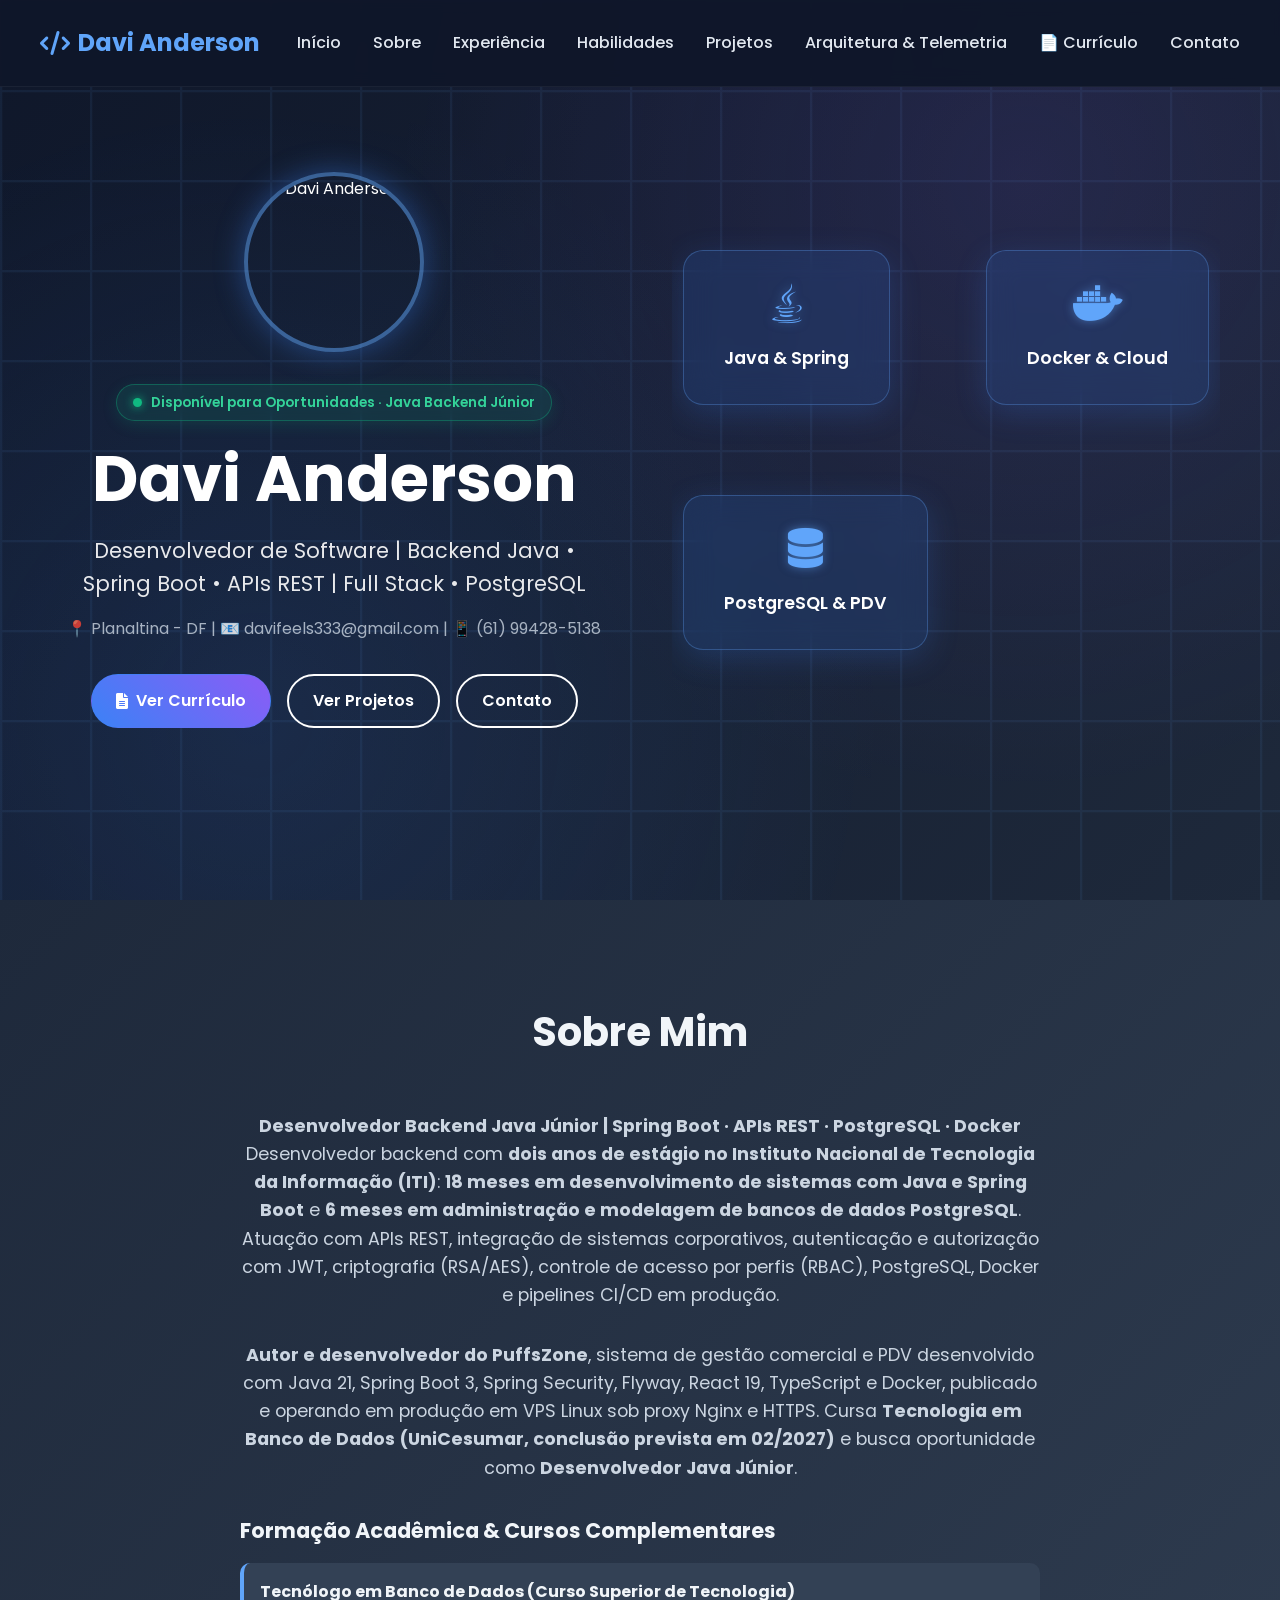
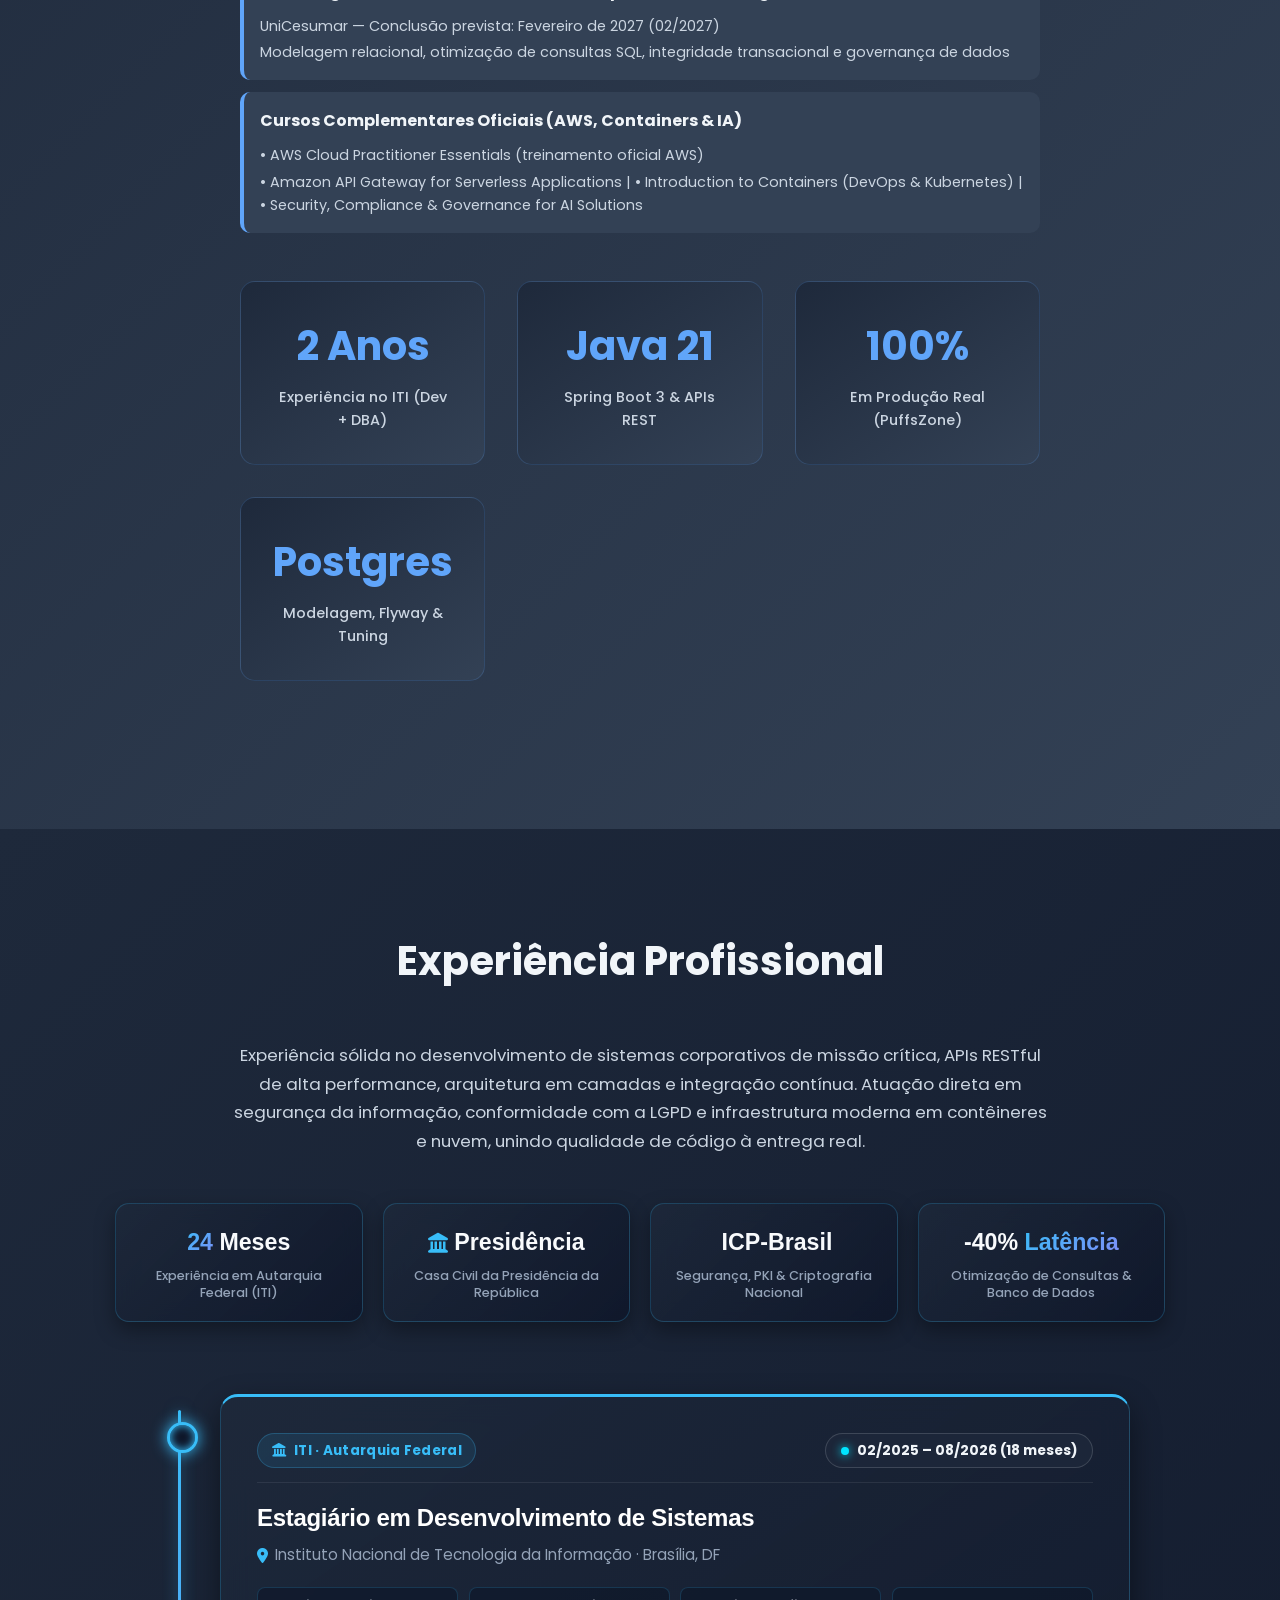
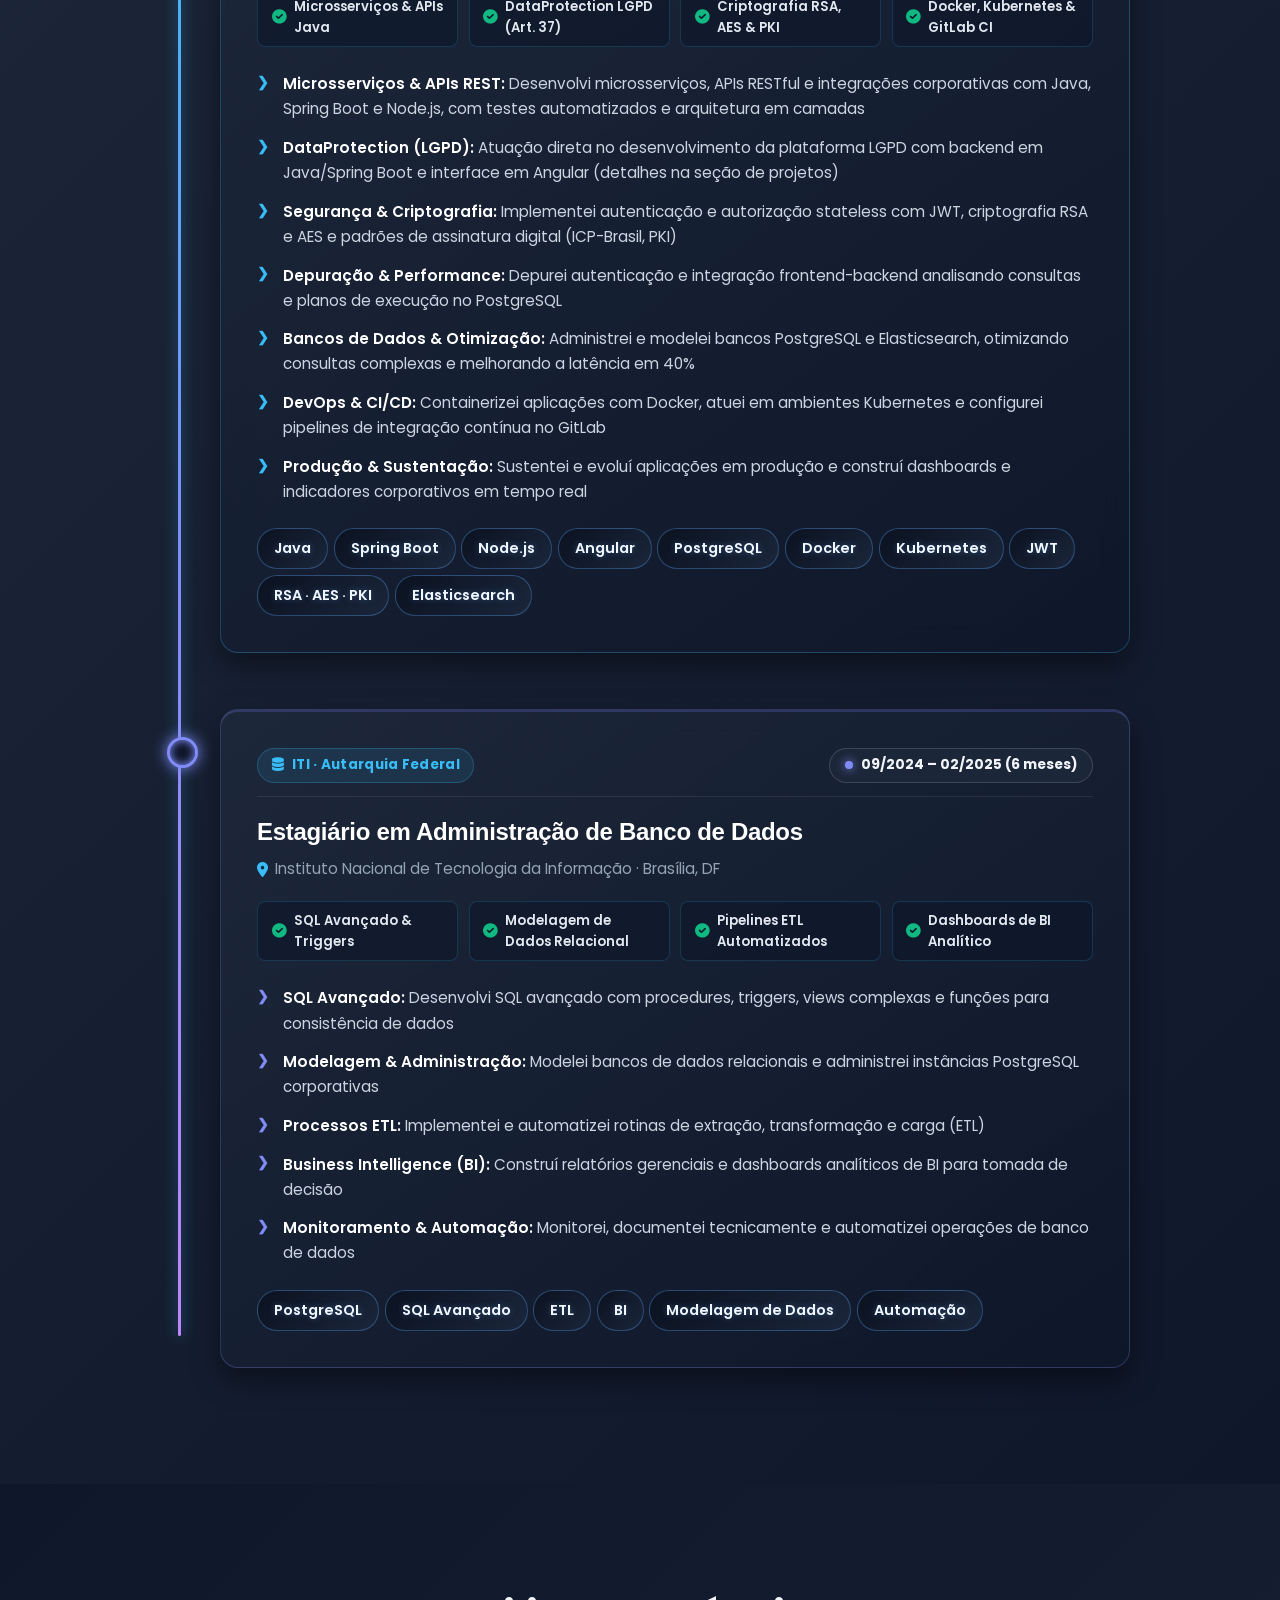
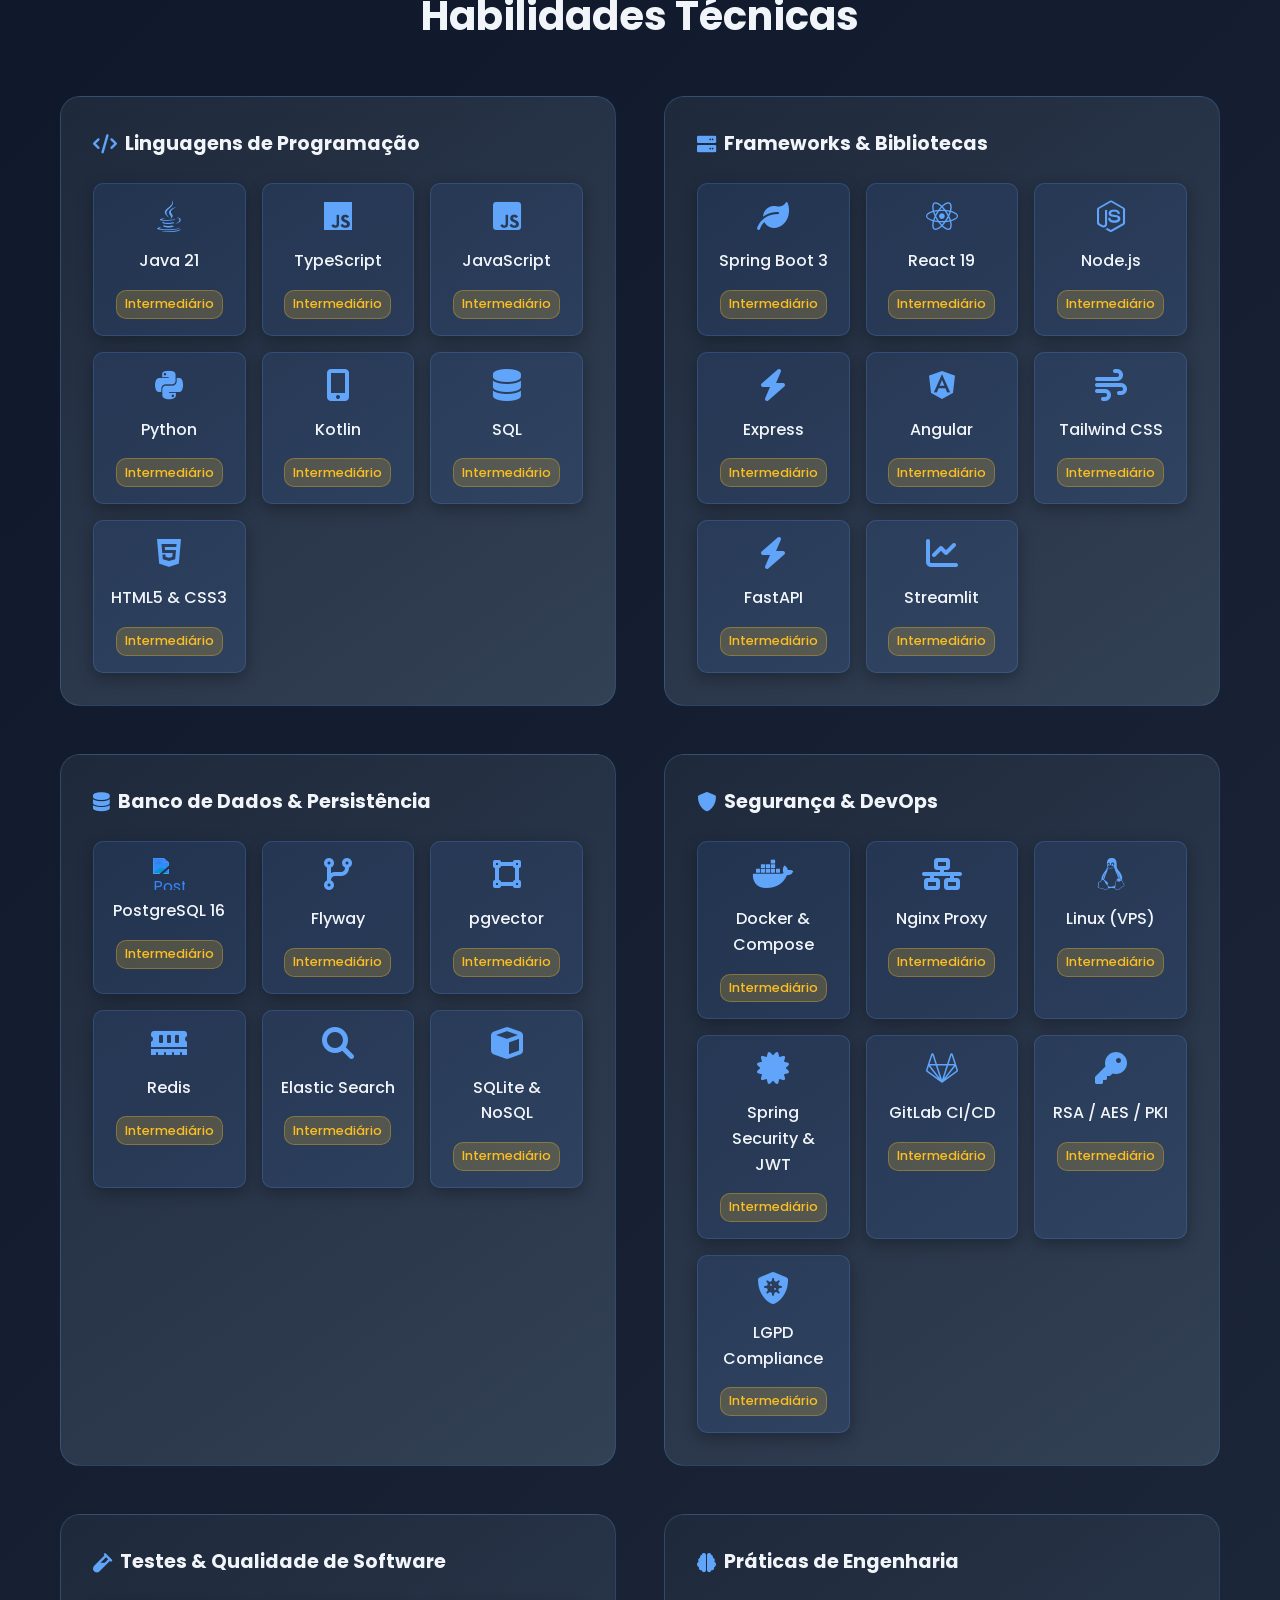
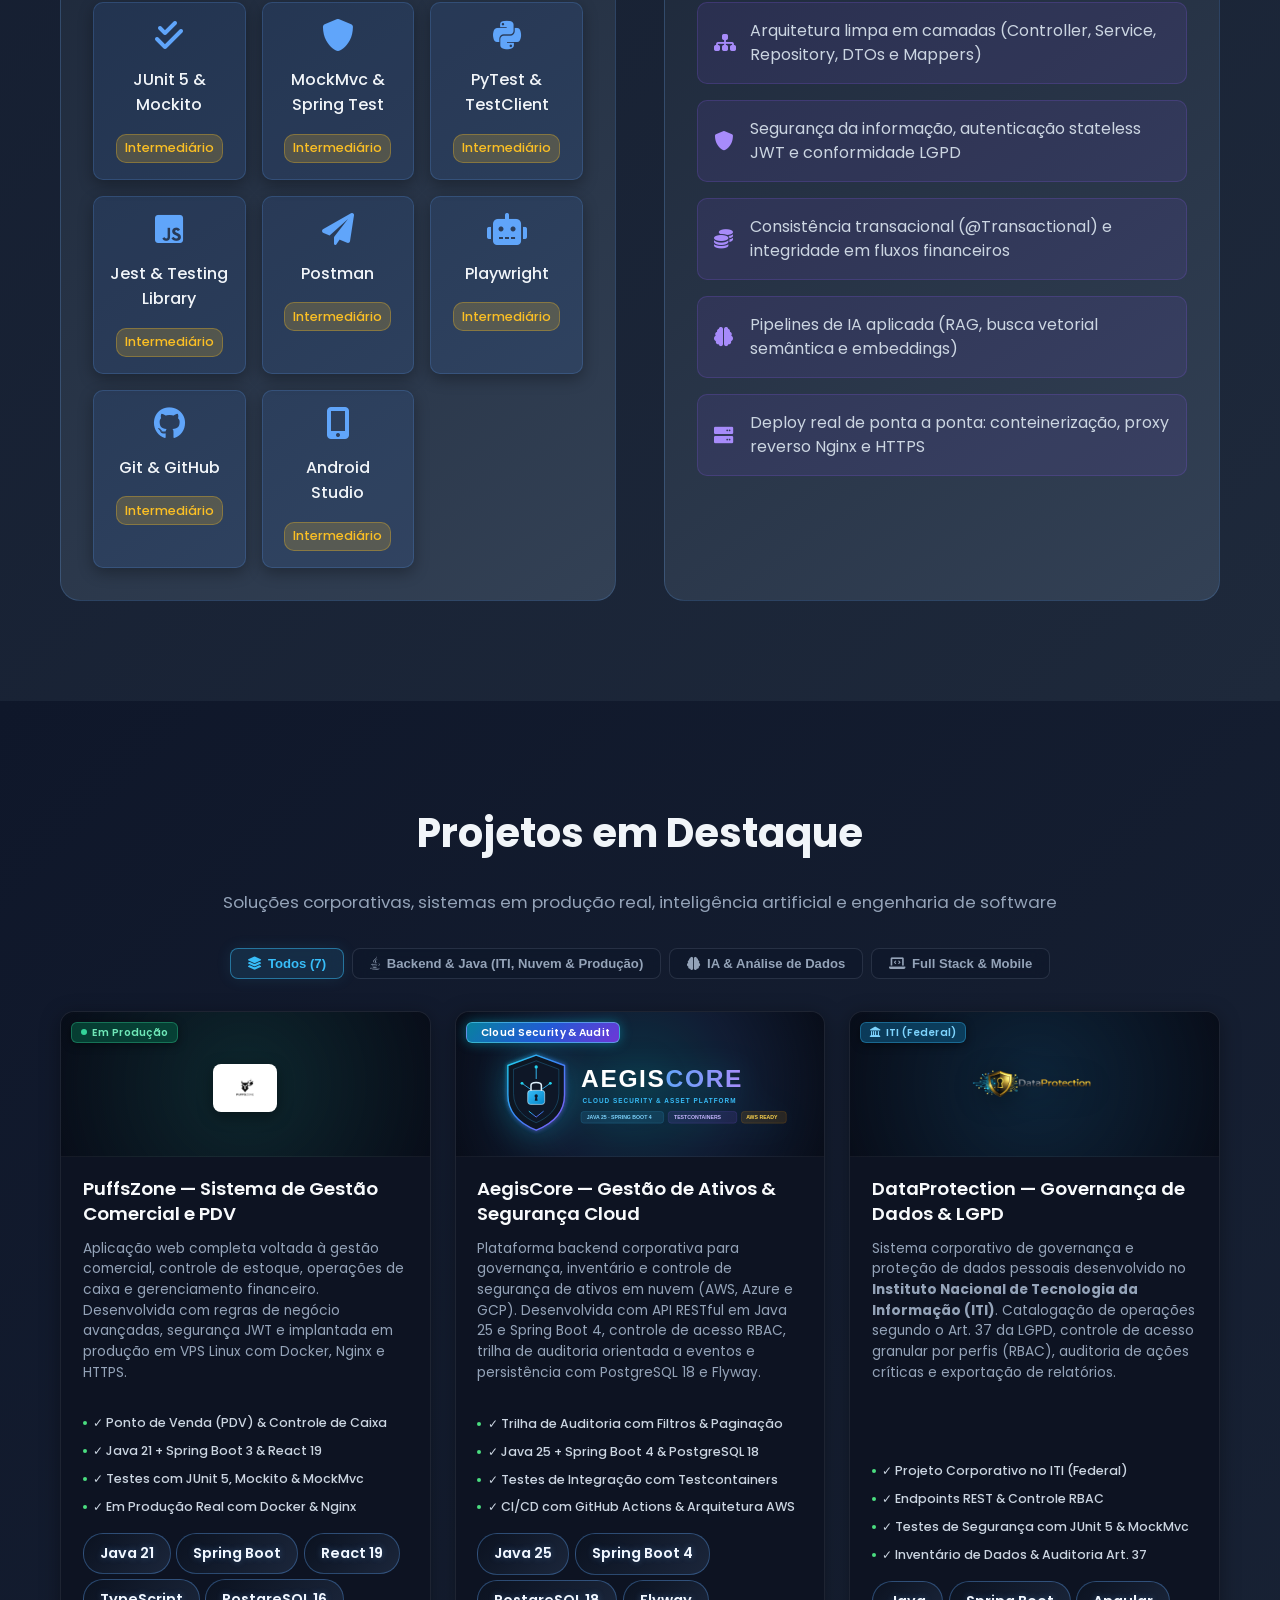
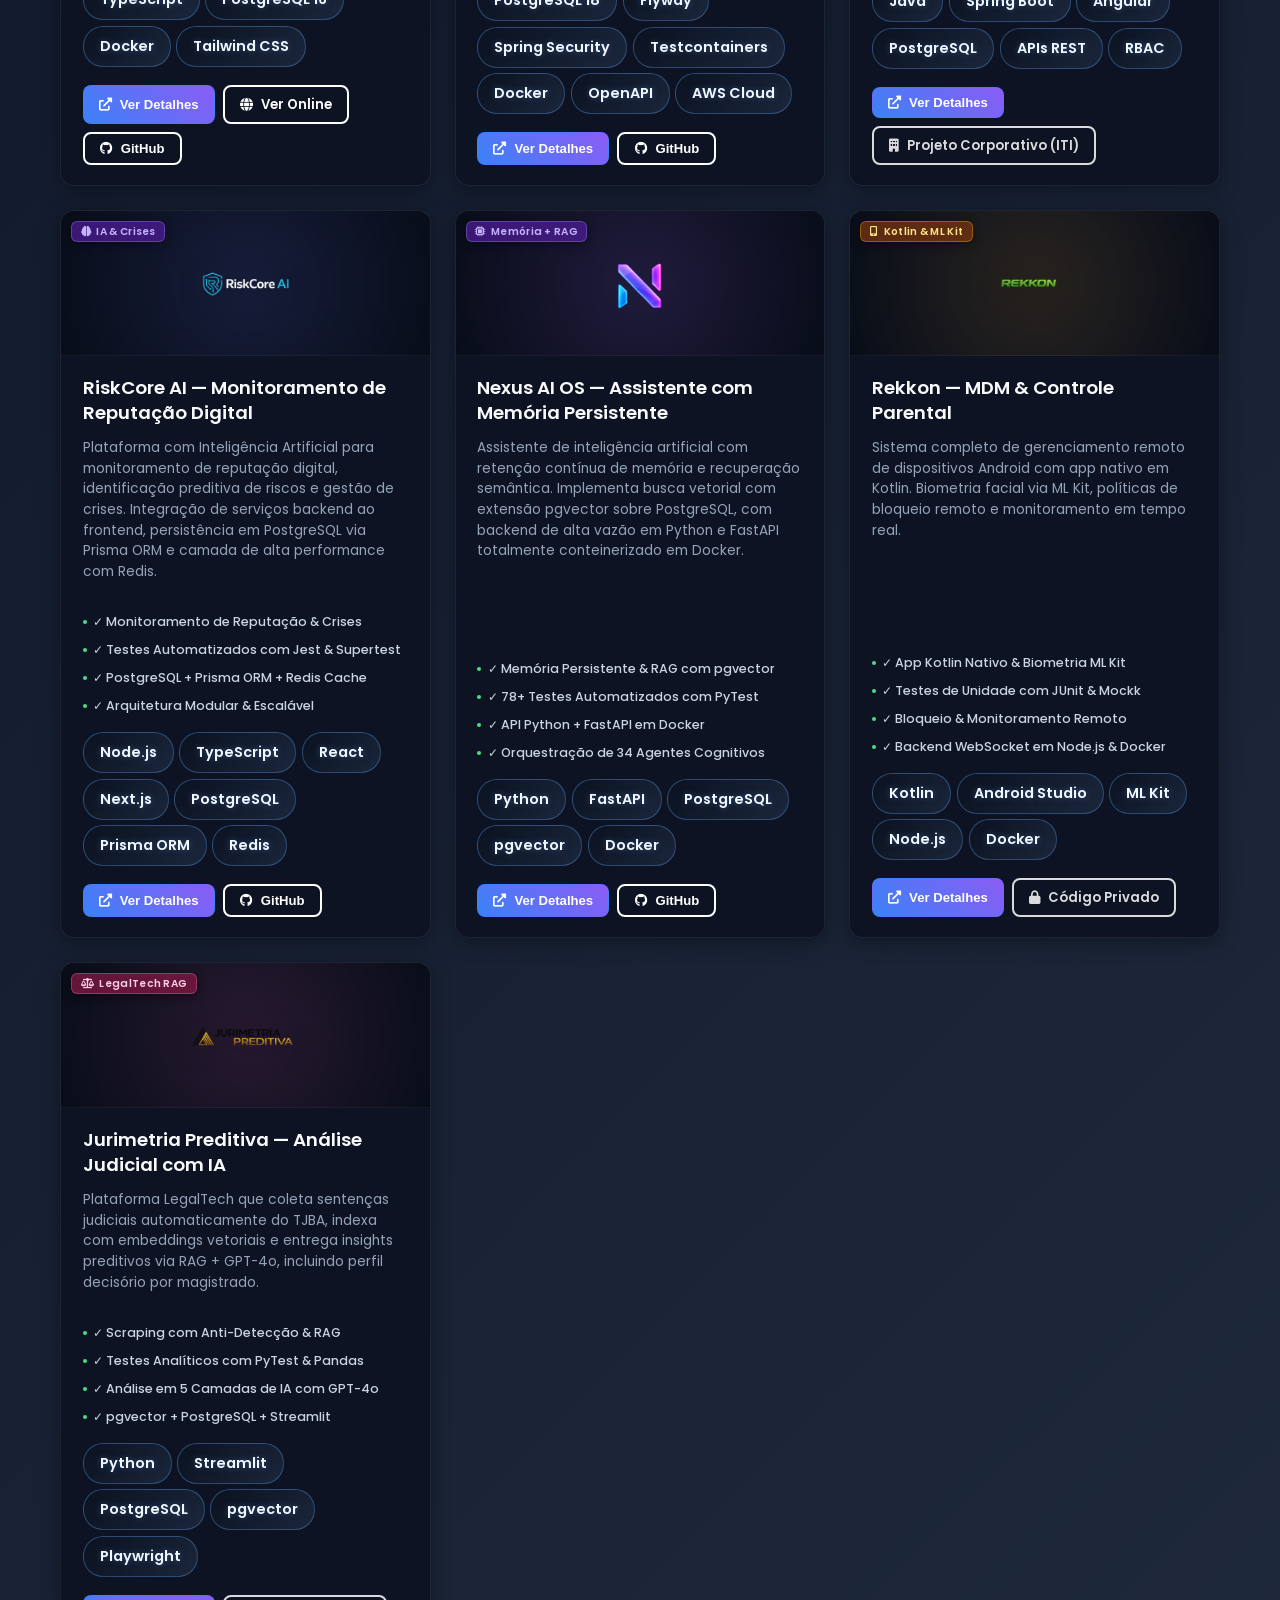
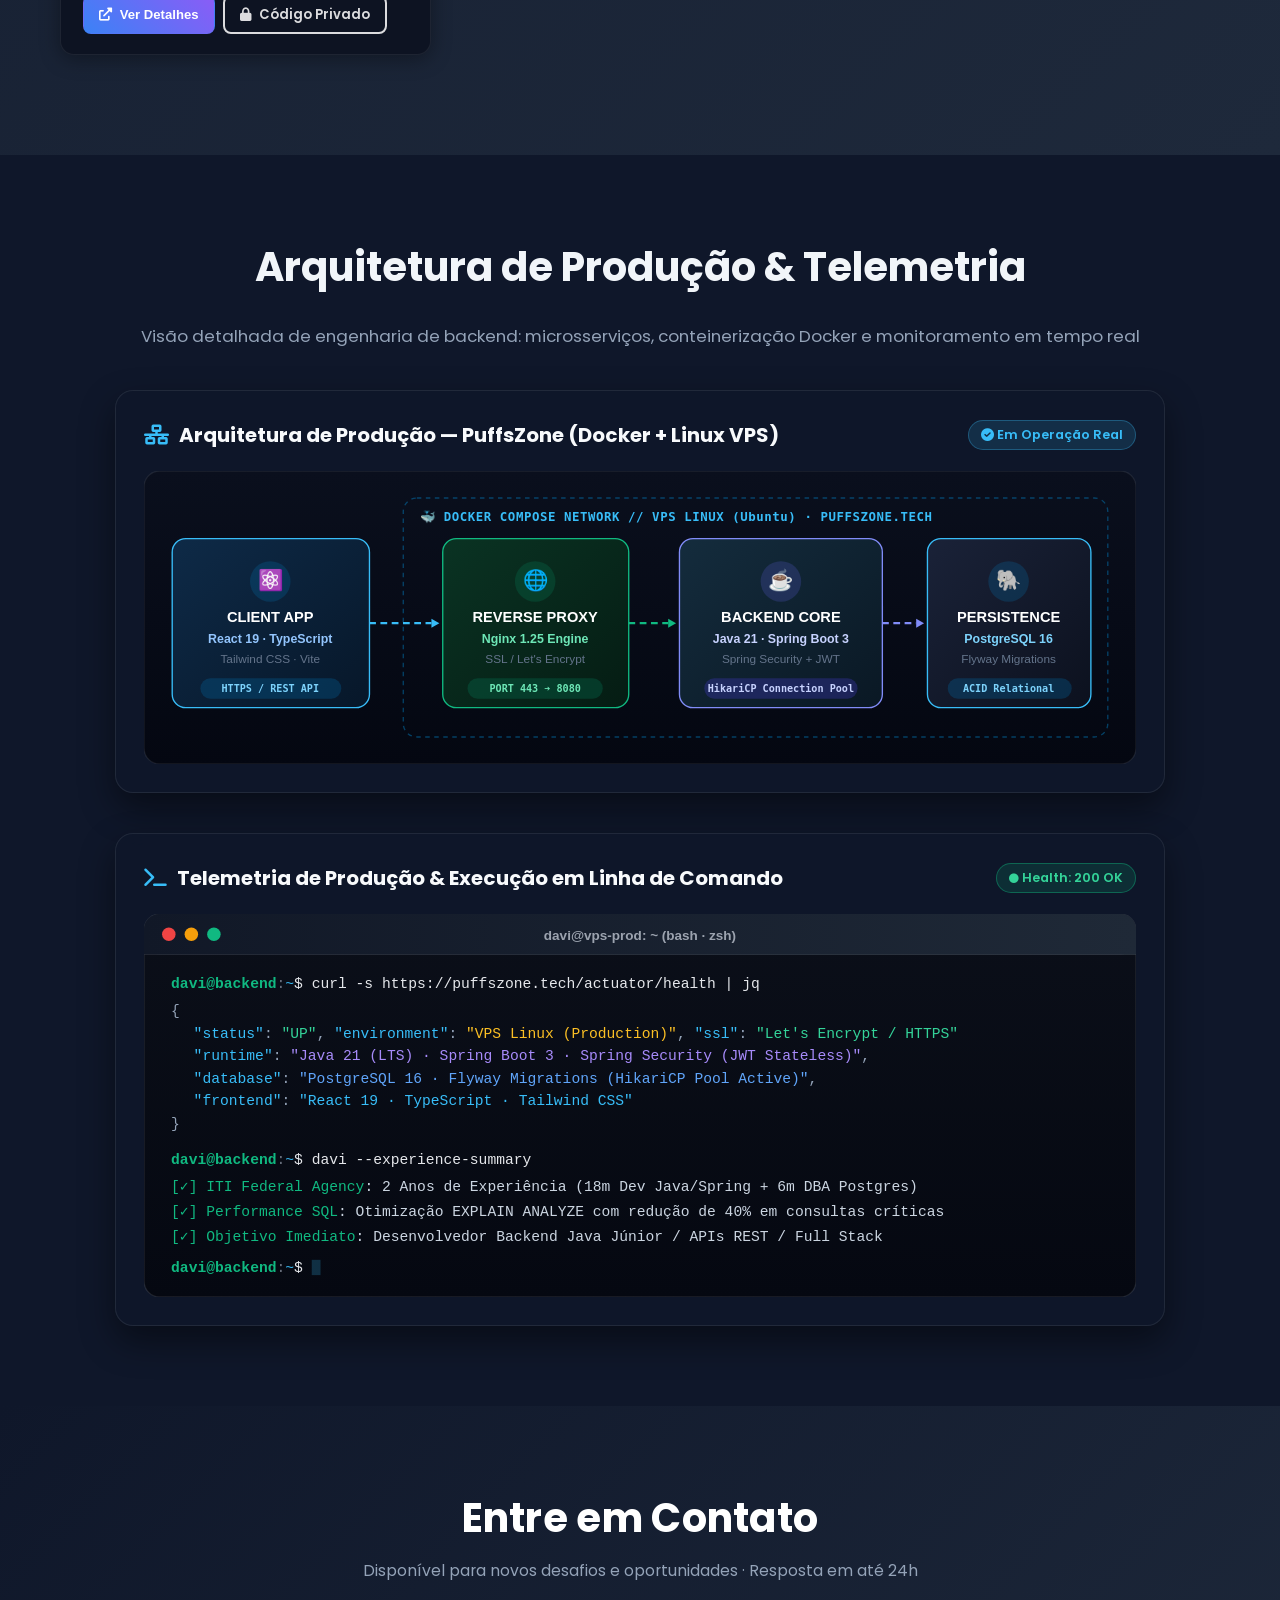
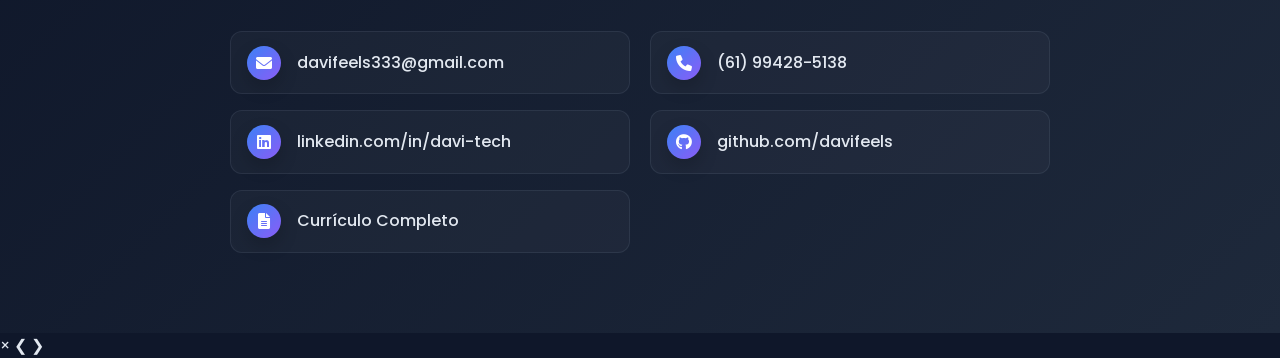
==== commit 29fc10fd: "feat: adiciona projeto AegisCore com card, modal detalhado e filtros de backend" ====
--- a/index.html
+++ b/index.html
@@ -148,12 +148,41 @@
                 arquitetura em camadas e integração contínua. Atuação direta em segurança da informação, conformidade com a LGPD e 
                 infraestrutura moderna em contêineres e nuvem, unindo qualidade de código à entrega real.
             </p>
+            <div class="experience-stats-ribbon">
+                <div class="exp-stat-card">
+                    <div class="exp-stat-number"><span class="stat-highlight">24</span> Meses</div>
+                    <div class="exp-stat-label">Experiência em Autarquia Federal (ITI)</div>
+                </div>
+                <div class="exp-stat-card">
+                    <div class="exp-stat-number"><i class="fas fa-landmark"></i> Presidência</div>
+                    <div class="exp-stat-label">Casa Civil da Presidência da República</div>
+                </div>
+                <div class="exp-stat-card">
+                    <div class="exp-stat-number"><i class="fas fa-shield-halved"></i> ICP-Brasil</div>
+                    <div class="exp-stat-label">Segurança, PKI &amp; Criptografia Nacional</div>
+                </div>
+                <div class="exp-stat-card">
+                    <div class="exp-stat-number">-40% <span class="stat-highlight">Latência</span></div>
+                    <div class="exp-stat-label">Otimização de Consultas &amp; Banco de Dados</div>
+                </div>
+            </div>
             <div class="timeline">
                 <div class="timeline-item">
-                    <div class="timeline-date">02/2025 – 08/2026 (18 meses)</div>
                     <div class="timeline-content">
-                        <h3>Estagiário em Desenvolvimento de Sistemas</h3>
-                        <h4>Instituto Nacional de Tecnologia da Informação (ITI), autarquia federal | Brasília, DF</h4>
+                        <div class="exp-header-top">
+                            <span class="exp-institution-badge"><i class="fas fa-landmark"></i> ITI · Autarquia Federal</span>
+                            <span class="exp-period-badge"><span class="pulse-cyan"></span> 02/2025 – 08/2026 (18 meses)</span>
+                        </div>
+                        <h3 class="exp-role-title">Estagiário em Desenvolvimento de Sistemas</h3>
+                        <p class="exp-location-sub"><i class="fas fa-location-dot"></i> Instituto Nacional de Tecnologia da Informação · Brasília, DF</p>
+                        
+                        <div class="exp-highlights-grid">
+                            <div class="exp-chip"><i class="fas fa-check-circle"></i> Microsserviços &amp; APIs Java</div>
+                            <div class="exp-chip"><i class="fas fa-check-circle"></i> DataProtection LGPD (Art. 37)</div>
+                            <div class="exp-chip"><i class="fas fa-check-circle"></i> Criptografia RSA, AES &amp; PKI</div>
+                            <div class="exp-chip"><i class="fas fa-check-circle"></i> Docker, Kubernetes &amp; GitLab CI</div>
+                        </div>
+
                         <ul>
                             <li><strong>Microsserviços &amp; APIs REST:</strong> Desenvolvi microsserviços, APIs RESTful e integrações corporativas com Java, Spring Boot e Node.js, com testes automatizados e arquitetura em camadas</li>
                             <li><strong>DataProtection (LGPD):</strong> Atuação direta no desenvolvimento da plataforma LGPD com backend em Java/Spring Boot e interface em Angular (detalhes na seção de projetos)</li>
@@ -178,10 +207,21 @@
                     </div>
                 </div>
                 <div class="timeline-item">
-                    <div class="timeline-date">09/2024 – 02/2025 (6 meses)</div>
                     <div class="timeline-content">
-                        <h3>Estagiário em Administração de Banco de Dados</h3>
-                        <h4>Instituto Nacional de Tecnologia da Informação (ITI), autarquia federal | Brasília, DF</h4>
+                        <div class="exp-header-top">
+                            <span class="exp-institution-badge"><i class="fas fa-database"></i> ITI · Autarquia Federal</span>
+                            <span class="exp-period-badge"><span class="pulse-blue"></span> 09/2024 – 02/2025 (6 meses)</span>
+                        </div>
+                        <h3 class="exp-role-title">Estagiário em Administração de Banco de Dados</h3>
+                        <p class="exp-location-sub"><i class="fas fa-location-dot"></i> Instituto Nacional de Tecnologia da Informação · Brasília, DF</p>
+
+                        <div class="exp-highlights-grid">
+                            <div class="exp-chip"><i class="fas fa-check-circle"></i> SQL Avançado &amp; Triggers</div>
+                            <div class="exp-chip"><i class="fas fa-check-circle"></i> Modelagem de Dados Relacional</div>
+                            <div class="exp-chip"><i class="fas fa-check-circle"></i> Pipelines ETL Automatizados</div>
+                            <div class="exp-chip"><i class="fas fa-check-circle"></i> Dashboards de BI Analítico</div>
+                        </div>
+
                         <ul>
                             <li><strong>SQL Avançado:</strong> Desenvolvi SQL avançado com procedures, triggers, views complexas e funções para consistência de dados</li>
                             <li><strong>Modelagem &amp; Administração:</strong> Modelei bancos de dados relacionais e administrei instâncias PostgreSQL corporativas</li>
@@ -452,8 +492,8 @@
 
             <!-- Interactive Filters -->
             <div class="project-filters">
-                <button class="filter-btn active" data-filter="all"><i class="fas fa-layer-group"></i> Todos (6)</button>
-                <button class="filter-btn" data-filter="backend"><i class="fab fa-java"></i> Backend &amp; Java (ITI &amp; Produção)</button>
+                <button class="filter-btn active" data-filter="all"><i class="fas fa-layer-group"></i> Todos (7)</button>
+                <button class="filter-btn" data-filter="backend"><i class="fab fa-java"></i> Backend &amp; Java (ITI, Nuvem &amp; Produção)</button>
                 <button class="filter-btn" data-filter="ai"><i class="fas fa-brain"></i> IA &amp; Análise de Dados</button>
                 <button class="filter-btn" data-filter="fullstack"><i class="fas fa-laptop-code"></i> Full Stack &amp; Mobile</button>
             </div>
@@ -494,6 +534,46 @@
                                 <i class="fas fa-globe"></i> Ver Online
                             </a>
                             <button class="btn btn-secondary" onclick="viewCode('puffszone')">
+                                <i class="fab fa-github"></i> GitHub
+                            </button>
+                        </div>
+                    </div>
+                </div>
+
+                <!-- AegisCore -->
+                <div class="project-card" data-project="aegiscore" data-category="backend">
+                    <div class="project-image">
+                        <div class="card-status-pill status-aegis"><i class="fas fa-shield-halved"></i> Cloud Security &amp; Audit</div>
+                        <img src="assets/aegiscore.svg" alt="AegisCore logo">
+                    </div>
+                    <div class="project-content">
+                        <h3>AegisCore — Gestão de Ativos &amp; Segurança Cloud</h3>
+                        <p>
+                            Plataforma backend corporativa para governança, inventário e controle de segurança de ativos em nuvem (AWS, Azure e GCP).
+                            Desenvolvida com API RESTful em Java 25 e Spring Boot 4, controle de acesso RBAC, trilha de auditoria orientada a eventos e persistência com PostgreSQL 18 e Flyway.
+                        </p>
+                        <div class="project-highlights">
+                            <span class="highlight">✓ Trilha de Auditoria com Filtros &amp; Paginação</span>
+                            <span class="highlight">✓ Java 25 + Spring Boot 4 &amp; PostgreSQL 18</span>
+                            <span class="highlight">✓ Testes de Integração com Testcontainers</span>
+                            <span class="highlight">✓ CI/CD com GitHub Actions &amp; Arquitetura AWS</span>
+                        </div>
+                        <div class="project-tech">
+                            <span class="tech-tag">Java 25</span>
+                            <span class="tech-tag">Spring Boot 4</span>
+                            <span class="tech-tag">PostgreSQL 18</span>
+                            <span class="tech-tag">Flyway</span>
+                            <span class="tech-tag">Spring Security</span>
+                            <span class="tech-tag">Testcontainers</span>
+                            <span class="tech-tag">Docker</span>
+                            <span class="tech-tag">OpenAPI</span>
+                            <span class="tech-tag">AWS Cloud</span>
+                        </div>
+                        <div class="project-buttons">
+                            <button class="btn btn-primary" onclick="openProject('aegiscore')">
+                                <i class="fas fa-external-link-alt"></i> Ver Detalhes
+                            </button>
+                            <button class="btn btn-secondary" onclick="viewCode('aegiscore')">
                                 <i class="fab fa-github"></i> GitHub
                             </button>
                         </div>
--- a/styles.css
+++ b/styles.css
@@ -769,109 +769,322 @@
     background: linear-gradient(135deg, #1e293b 0%, #0f172a 100%);
 }
 
+/* ================================================================== */
+/* EXECUTIVE EXPERIENCE SECTION (ITI) - WORLD-CLASS PRESENTATION
+/* ================================================================== */
+
+/* Stats Ribbon */
+.experience-stats-ribbon {
+    display: grid;
+    grid-template-columns: repeat(4, 1fr);
+    gap: 1.25rem;
+    max-width: 1050px;
+    margin: 0 auto 3.5rem auto;
+}
+
+.exp-stat-card {
+    background: linear-gradient(135deg, rgba(30, 41, 59, 0.75) 0%, rgba(15, 23, 42, 0.9) 100%);
+    border: 1px solid rgba(56, 189, 248, 0.22);
+    border-radius: 14px;
+    padding: 1.25rem 1rem;
+    text-align: center;
+    backdrop-filter: blur(10px);
+    box-shadow: 0 8px 20px rgba(0, 0, 0, 0.35);
+    transition: all 0.3s ease;
+}
+
+.exp-stat-card:hover {
+    transform: translateY(-3px);
+    border-color: rgba(56, 189, 248, 0.5);
+    box-shadow: 0 12px 28px rgba(0, 0, 0, 0.45), 0 0 20px rgba(56, 189, 248, 0.2);
+}
+
+.exp-stat-number {
+    font-size: 1.45rem;
+    font-weight: 800;
+    color: #f8fafc;
+    margin-bottom: 0.35rem;
+    display: flex;
+    align-items: center;
+    justify-content: center;
+    gap: 0.4rem;
+}
+
+.exp-stat-number i {
+    color: #38bdf8;
+    font-size: 1.25rem;
+}
+
+.stat-highlight {
+    color: #38bdf8;
+    background: linear-gradient(135deg, #38bdf8, #818cf8);
+    -webkit-background-clip: text;
+    -webkit-text-fill-color: transparent;
+}
+
+.exp-stat-label {
+    font-size: 0.8rem;
+    color: #94a3b8;
+    font-weight: 500;
+    line-height: 1.35;
+}
+
+/* Timeline Container Redesign */
 .timeline {
     position: relative;
-    max-width: 1000px;
+    max-width: 980px;
     margin: 0 auto;
-    padding-top: 5rem; /* mais espaço no topo para a legenda/intro */
+    padding-top: 1rem;
 }
 
 .timeline::before {
     content: '';
     position: absolute;
-    left: 50%;
-    top: 6.5rem; /* inicia a linha bem abaixo da legenda */
-    bottom: 0;
-    width: 2px;
-    background: linear-gradient(180deg, #3b82f6, #8b5cf6);
-    transform: translateX(-50%);
-    z-index: 0; /* mantém a linha atrás do conteúdo */
-    display: none !important; /* remove a linha por completo */
+    left: 28px;
+    top: 2rem;
+    bottom: 2rem;
+    width: 3px;
+    background: linear-gradient(180deg, #38bdf8 0%, #818cf8 50%, #c084fc 100%);
+    border-radius: 3px;
+    box-shadow: 0 0 14px rgba(56, 189, 248, 0.55);
+    display: block !important;
 }
 
 .timeline-item {
     position: relative;
-    margin: 3rem 0;
-    display: flex;
-    align-items: flex-start;
-    z-index: 1; /* garante que os itens fiquem acima da linha */
-}
-
-.timeline-item:nth-child(odd) {
-    flex-direction: row;
-}
-
-.timeline-item:nth-child(even) {
-    flex-direction: row-reverse;
-}
-
-.timeline-date {
-    background: linear-gradient(45deg, #3b82f6, #8b5cf6);
-    color: white;
-    padding: 0.5rem 1rem;
-    border-radius: 20px;
+    margin-bottom: 3.5rem;
+    padding-left: 70px;
+    display: block;
+}
+
+.timeline-item:last-child {
+    margin-bottom: 1rem;
+}
+
+/* Glowing Connecting Node */
+.timeline-item::before {
+    content: '';
+    position: absolute;
+    left: 17px;
+    top: 28px;
+    width: 25px;
+    height: 25px;
+    border-radius: 50%;
+    background: #0f172a;
+    border: 3.5px solid #38bdf8;
+    box-shadow: 0 0 15px #38bdf8, inset 0 0 8px #38bdf8;
+    z-index: 3;
+    transition: all 0.3s ease;
+}
+
+.timeline-item:nth-child(2)::before {
+    border-color: #818cf8;
+    box-shadow: 0 0 15px #818cf8, inset 0 0 8px #818cf8;
+}
+
+.timeline-item:hover::before {
+    transform: scale(1.2);
+    box-shadow: 0 0 25px #38bdf8, inset 0 0 12px #38bdf8;
+}
+
+/* Premium Experience Card */
+.timeline-content {
+    background: linear-gradient(145deg, rgba(30, 41, 59, 0.88) 0%, rgba(15, 23, 42, 0.96) 100%);
+    border: 1px solid rgba(56, 189, 248, 0.25);
+    border-top: 3px solid #38bdf8;
+    border-radius: 18px;
+    padding: 2.25rem;
+    width: 100%;
+    margin-top: 0;
+    box-shadow: 0 12px 30px rgba(0, 0, 0, 0.45);
+    backdrop-filter: blur(14px);
+    transition: all 0.3s ease;
+    position: relative;
+}
+
+.timeline-item:nth-child(2) .timeline-content {
+    border-top-color: #818cf8;
+    border-color: rgba(129, 140, 248, 0.25);
+}
+
+.timeline-content:hover {
+    transform: translateY(-4px);
+    box-shadow: 0 20px 40px rgba(0, 0, 0, 0.6), 0 0 30px rgba(56, 189, 248, 0.18);
+    border-color: rgba(56, 189, 248, 0.5);
+}
+
+.timeline-item:nth-child(2) .timeline-content:hover {
+    box-shadow: 0 20px 40px rgba(0, 0, 0, 0.6), 0 0 30px rgba(129, 140, 248, 0.18);
+    border-color: rgba(129, 140, 248, 0.5);
+}
+
+/* Header Inside Card */
+.exp-header-top {
+    display: flex;
+    justify-content: space-between;
+    align-items: center;
+    flex-wrap: wrap;
+    gap: 0.75rem;
+    margin-bottom: 1rem;
+    padding-bottom: 0.85rem;
+    border-bottom: 1px solid rgba(255, 255, 255, 0.08);
+}
+
+.exp-institution-badge {
+    display: inline-flex;
+    align-items: center;
+    gap: 0.5rem;
+    font-size: 0.85rem;
+    font-weight: 700;
+    color: #38bdf8;
+    background: rgba(56, 189, 248, 0.1);
+    border: 1px solid rgba(56, 189, 248, 0.25);
+    padding: 0.35rem 0.85rem;
+    border-radius: 9999px;
+    letter-spacing: 0.3px;
+}
+
+.exp-period-badge {
+    display: inline-flex;
+    align-items: center;
+    gap: 0.5rem;
+    font-size: 0.85rem;
+    font-weight: 700;
+    color: #f1f5f9;
+    background: rgba(30, 41, 59, 0.85);
+    border: 1px solid rgba(255, 255, 255, 0.15);
+    padding: 0.35rem 0.9rem;
+    border-radius: 9999px;
+}
+
+.pulse-cyan {
+    display: inline-block;
+    width: 8px;
+    height: 8px;
+    border-radius: 50%;
+    background: #00e5ff;
+    box-shadow: 0 0 10px #00e5ff;
+    animation: livePulseDot 1.8s infinite;
+}
+
+.pulse-blue {
+    display: inline-block;
+    width: 8px;
+    height: 8px;
+    border-radius: 50%;
+    background: #818cf8;
+    box-shadow: 0 0 10px #818cf8;
+}
+
+.exp-role-title {
+    font-size: 1.5rem;
+    font-weight: 800;
+    color: #ffffff;
+    margin-bottom: 0.35rem;
+    letter-spacing: -0.3px;
+}
+
+.exp-location-sub {
+    font-size: 0.95rem;
+    color: #94a3b8;
+    margin-bottom: 1.25rem;
+    display: flex;
+    align-items: center;
+    gap: 0.45rem;
+}
+
+.exp-location-sub i {
+    color: #38bdf8;
+}
+
+/* Highlights Chips Grid */
+.exp-highlights-grid {
+    display: grid;
+    grid-template-columns: repeat(auto-fit, minmax(200px, 1fr));
+    gap: 0.65rem;
+    margin-bottom: 1.5rem;
+}
+
+.exp-chip {
+    background: rgba(15, 23, 42, 0.65);
+    border: 1px solid rgba(56, 189, 248, 0.18);
+    border-radius: 8px;
+    padding: 0.5rem 0.85rem;
+    font-size: 0.82rem;
     font-weight: 600;
+    color: #e2e8f0;
+    display: flex;
+    align-items: center;
+    gap: 0.5rem;
+}
+
+.exp-chip i {
+    color: #10b981;
     font-size: 0.9rem;
-    white-space: nowrap;
-    position: absolute;
-    left: 50%;
-    transform: translateX(-50%);
-    z-index: 2;
-    top: -1.2rem; /* sobe a badge para não encostar na borda da caixa */
-}
-
-.timeline-content {
-    background: linear-gradient(145deg, #1e293b, #334155);
-    padding: 2rem;
-    border-radius: 15px;
-    border: 1px solid rgba(96, 165, 250, 0.2);
-    width: 45%;
-    margin-top: 2rem;
-}
-
-@media (min-width: 769px) {
-    .timeline-item:nth-child(odd) .timeline-content {
-        margin-right: auto;
-        margin-left: 0;
-    }
-    .timeline-item:nth-child(even) .timeline-content {
-        margin-left: auto;
-        margin-right: 0;
-    }
-}
-
-.timeline-content h3 {
-    color: #60a5fa;
-    font-size: 1.3rem;
-    margin-bottom: 0.5rem;
-}
-
-.timeline-content h4 {
-    color: #a78bfa;
-    font-size: 1rem;
-    margin-bottom: 1rem;
-    font-weight: 500;
-}
-
+}
+
+/* Bullet Points */
 .timeline-content ul {
     list-style: none;
     padding: 0;
+    margin: 0 0 1.5rem 0;
 }
 
 .timeline-content li {
-    margin: 1rem 0;
-    padding-left: 1.5rem;
+    margin-bottom: 0.85rem;
+    padding-left: 1.6rem;
     position: relative;
     color: #cbd5e1;
-    line-height: 1.6;
+    line-height: 1.65;
+    font-size: 0.95rem;
 }
 
 .timeline-content li::before {
-    content: '▶';
+    content: '❯';
     position: absolute;
     left: 0;
-    color: #60a5fa;
-    font-size: 0.8rem;
+    top: 0.05rem;
+    color: #38bdf8;
+    font-size: 0.85rem;
+    font-weight: 800;
+}
+
+.timeline-item:nth-child(2) .timeline-content li::before {
+    color: #818cf8;
+}
+
+.timeline-content li strong {
+    color: #ffffff;
+    font-weight: 600;
+}
+
+@media (max-width: 900px) {
+    .experience-stats-ribbon {
+        grid-template-columns: repeat(2, 1fr);
+    }
+}
+
+@media (max-width: 650px) {
+    .experience-stats-ribbon {
+        grid-template-columns: 1fr;
+    }
+    .timeline::before {
+        left: 15px;
+    }
+    .timeline-item {
+        padding-left: 45px;
+    }
+    .timeline-item::before {
+        left: 5px;
+        width: 20px;
+        height: 20px;
+    }
+    .timeline-content {
+        padding: 1.5rem 1.25rem;
+    }
+    .exp-role-title {
+        font-size: 1.25rem;
+    }
 }
 
 /* Skills Section */
@@ -2429,3 +2642,48 @@
     padding: 4px 12px;
     border-radius: 20px;
 }
+
+
+/* ================================================================== */
+/* AEGISCORE - CLOUD SECURITY & ASSET PLATFORM
+/* ================================================================== */
+.card-status-pill.status-aegis {
+    background: linear-gradient(135deg, rgba(8, 145, 178, 0.88) 0%, rgba(37, 99, 235, 0.88) 50%, rgba(124, 58, 237, 0.88) 100%);
+    color: #ffffff;
+    border: 1px solid rgba(103, 232, 249, 0.5);
+    box-shadow: 0 0 12px rgba(6, 182, 212, 0.45);
+}
+
+.project-card[data-project="aegiscore"] .project-image {
+    background: radial-gradient(circle at 50% 50%, rgba(6, 182, 212, 0.18) 0%, rgba(59, 130, 246, 0.08) 50%, #080d19 100%);
+}
+
+.project-card[data-project="aegiscore"] .project-image img {
+    max-width: 88%;
+    max-height: 104px;
+    object-fit: contain;
+    filter: drop-shadow(0 4px 16px rgba(6, 182, 212, 0.35));
+    transition: transform 0.25s ease;
+}
+
+.project-card[data-project="aegiscore"]:hover .project-image img {
+    transform: scale(1.08);
+}
+
+.project-card[data-project="aegiscore"]:hover {
+    border-color: rgba(6, 182, 212, 0.5);
+    box-shadow: 0 16px 36px rgba(0, 0, 0, 0.6), 0 0 25px rgba(6, 182, 212, 0.25);
+}
+
+.badge-status-cloud {
+    display: inline-flex;
+    align-items: center;
+    gap: 0.5rem;
+    padding: 0.65rem 1.25rem;
+    border-radius: 8px;
+    background: rgba(245, 158, 11, 0.12);
+    border: 1px solid rgba(245, 158, 11, 0.35);
+    color: #fbbf24;
+    font-size: 0.9rem;
+    font-weight: 600;
+}
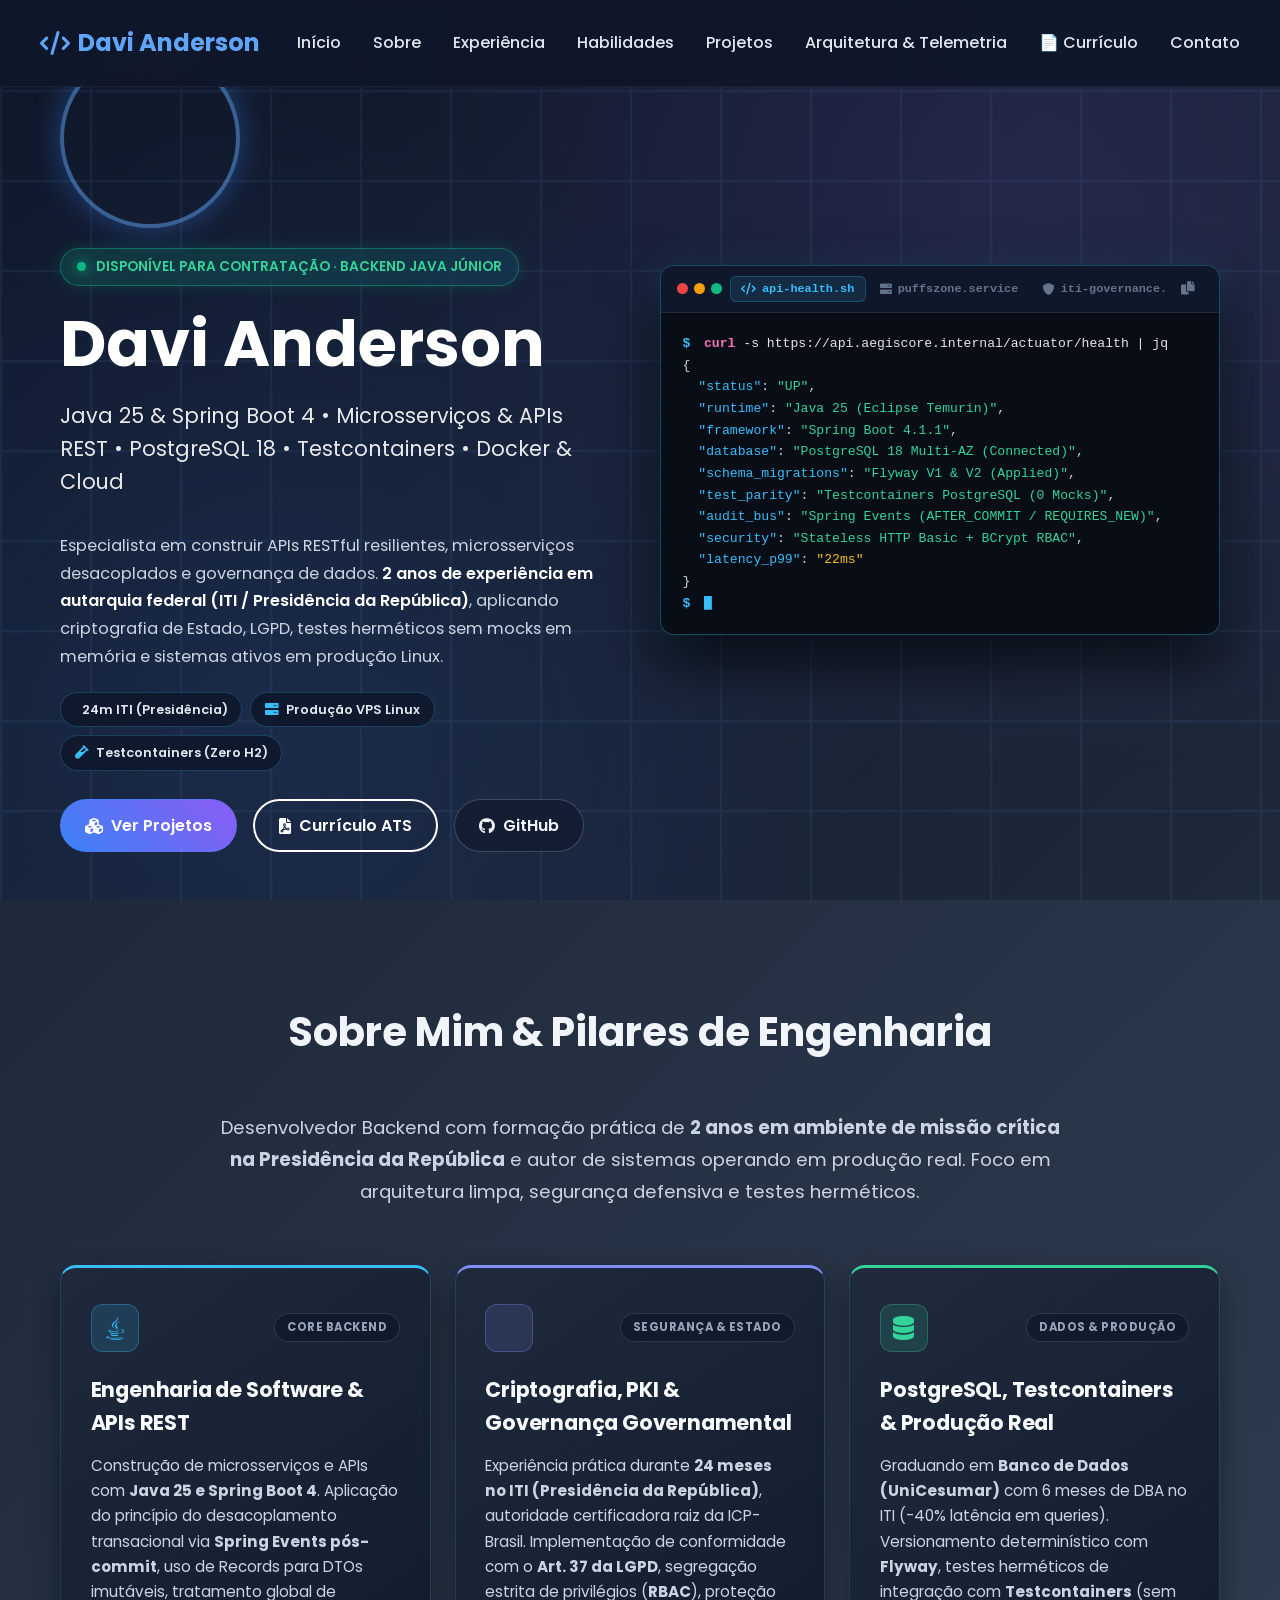
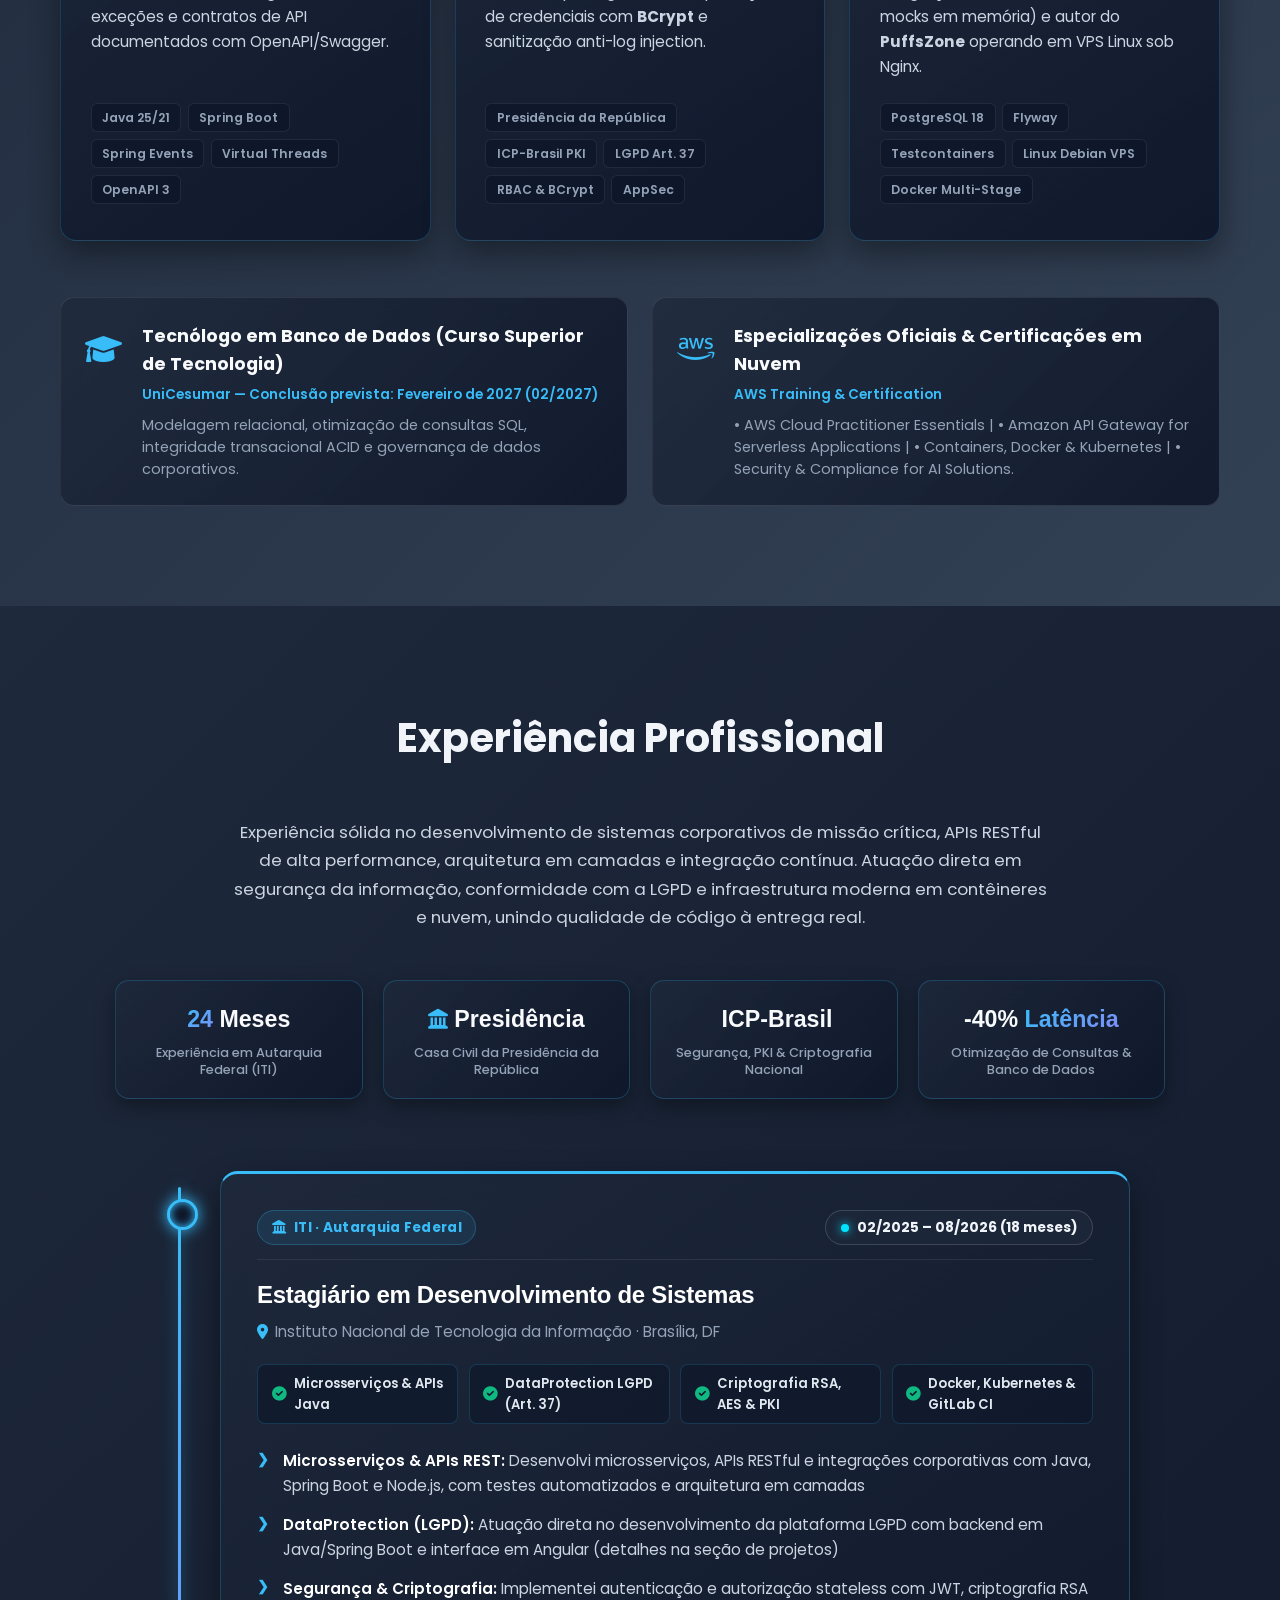
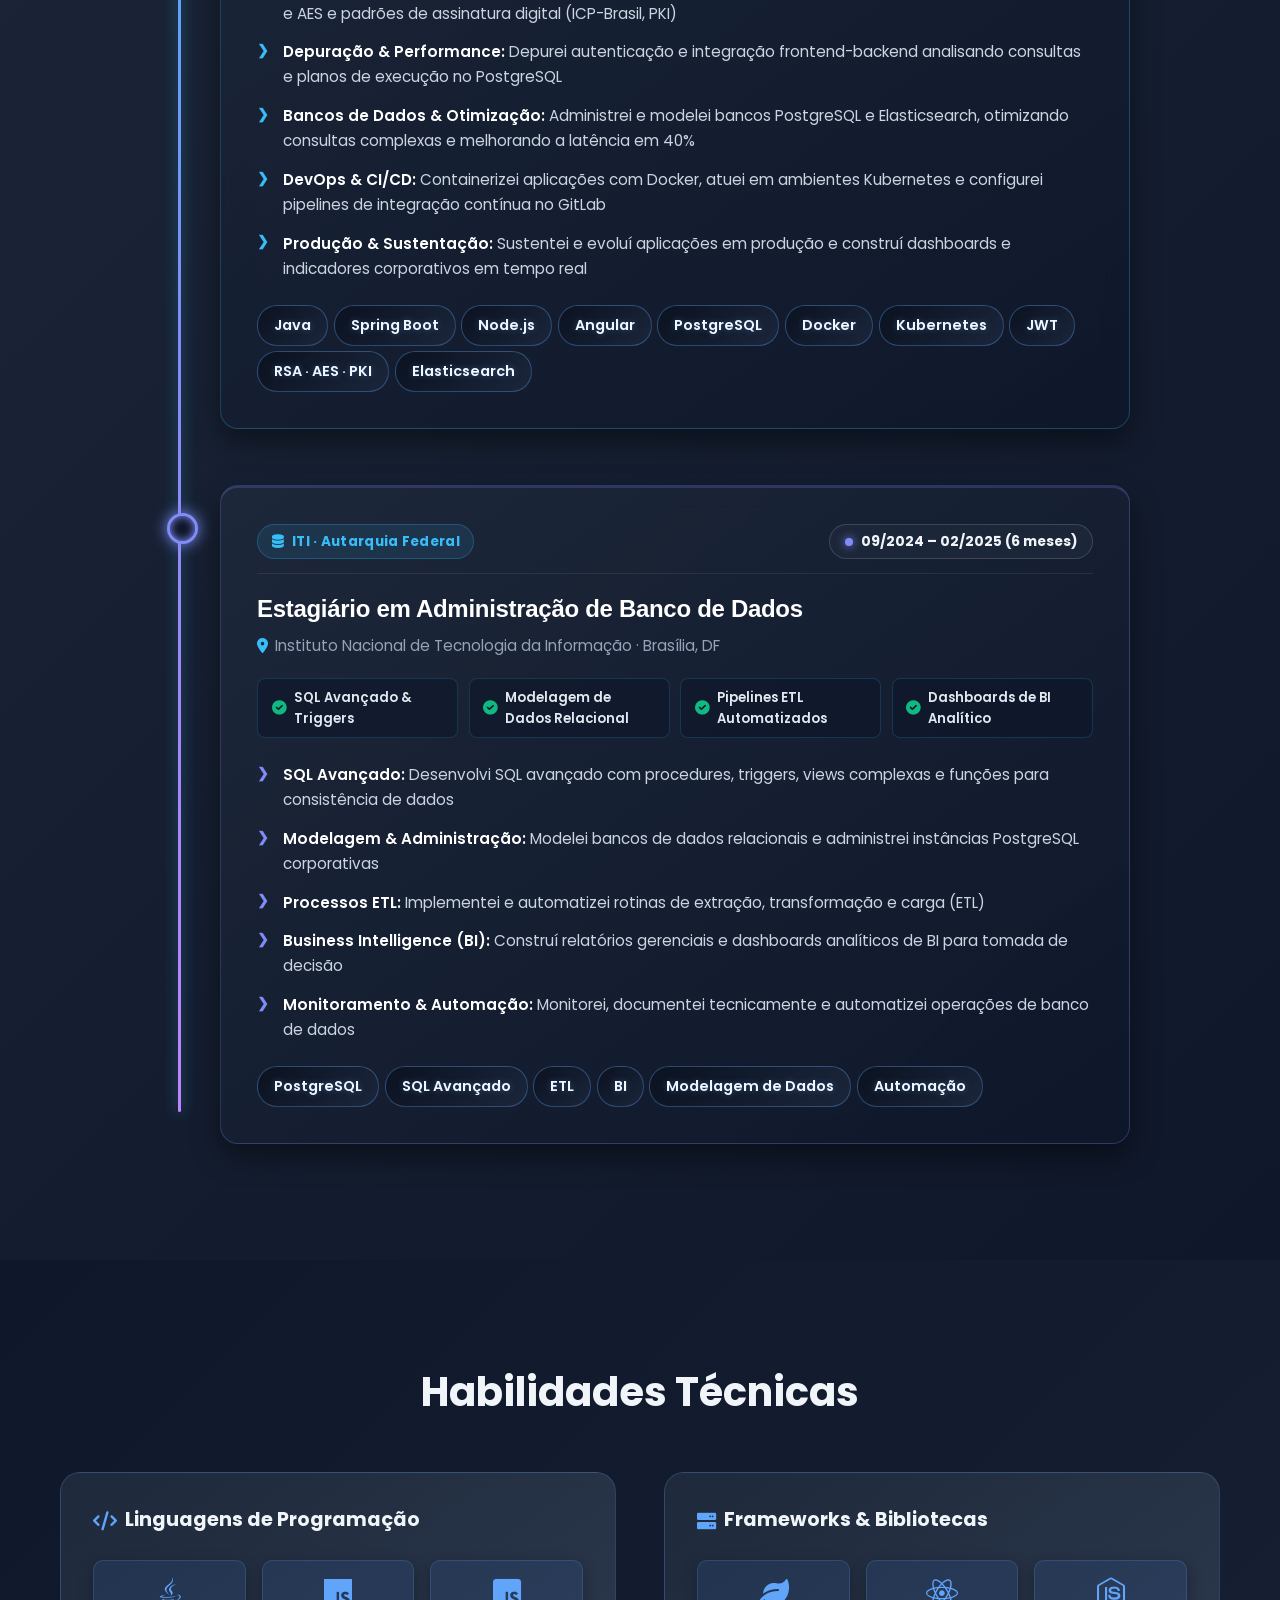
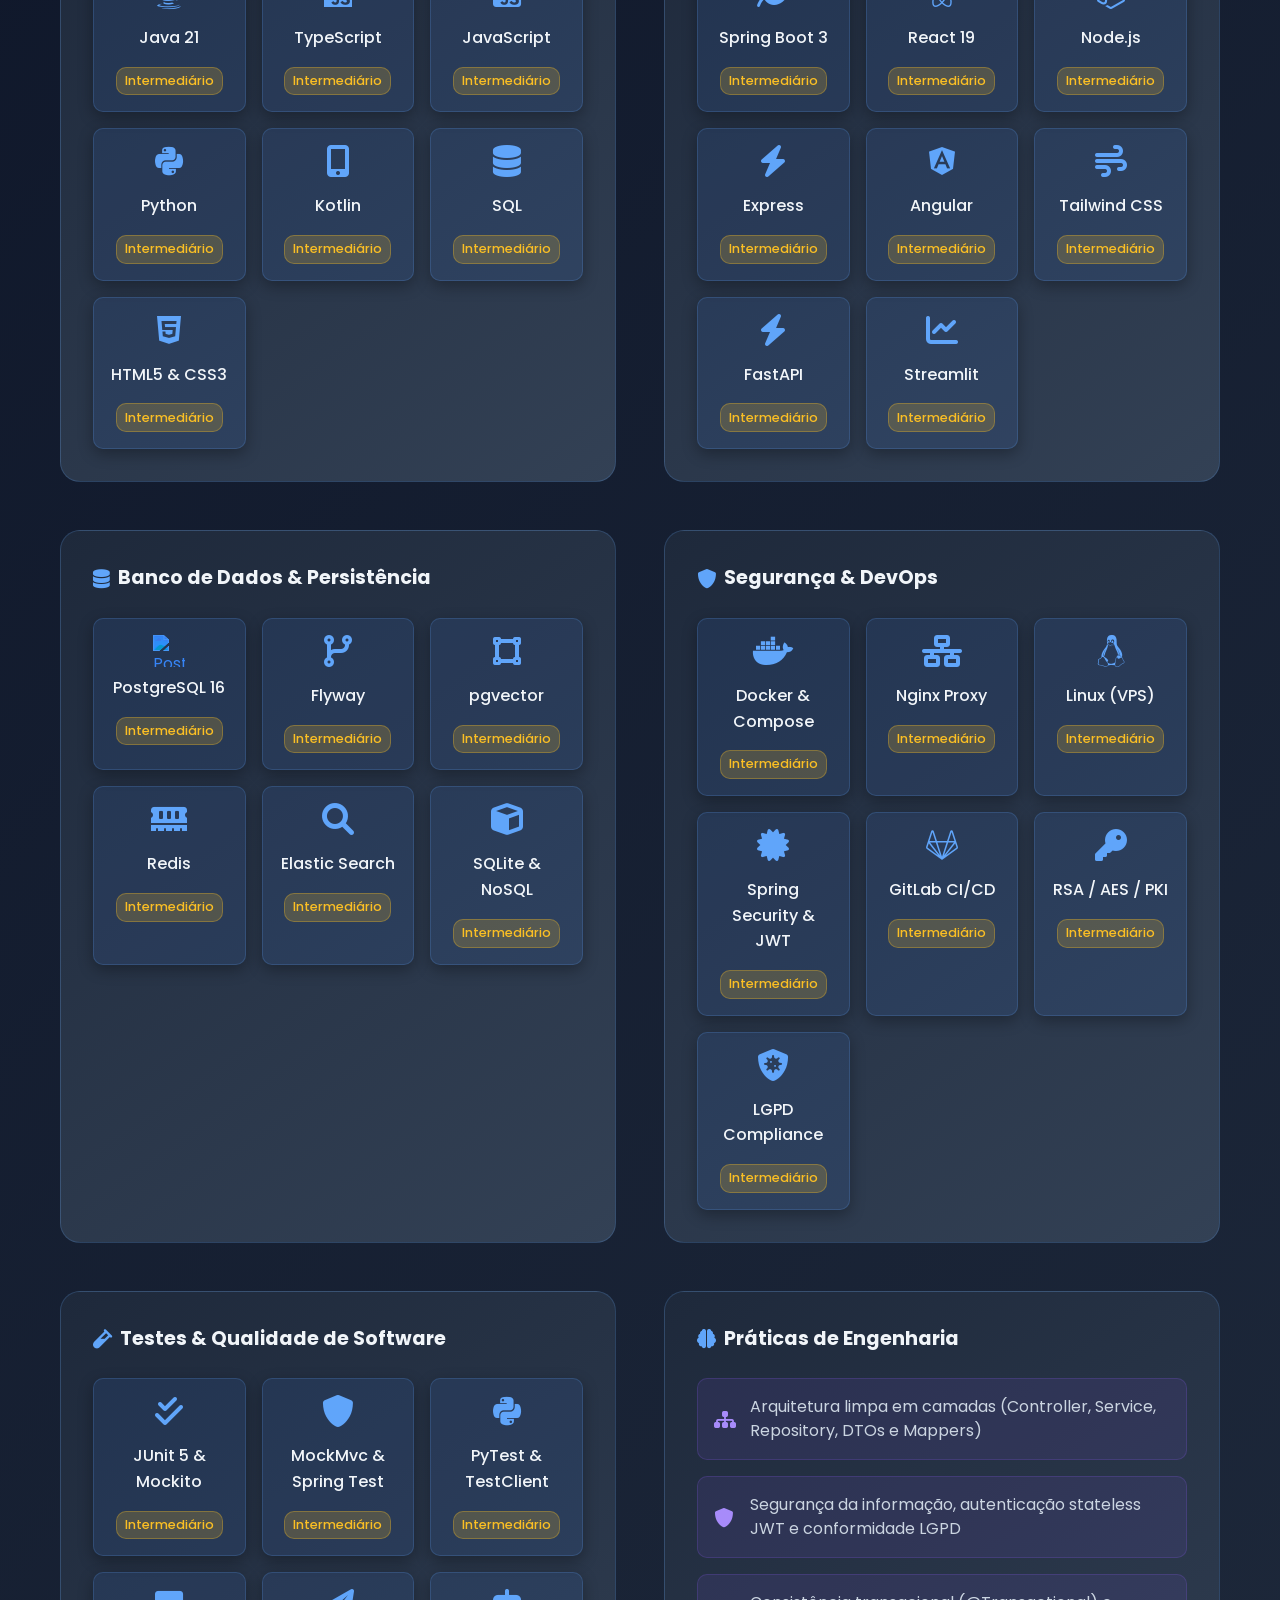
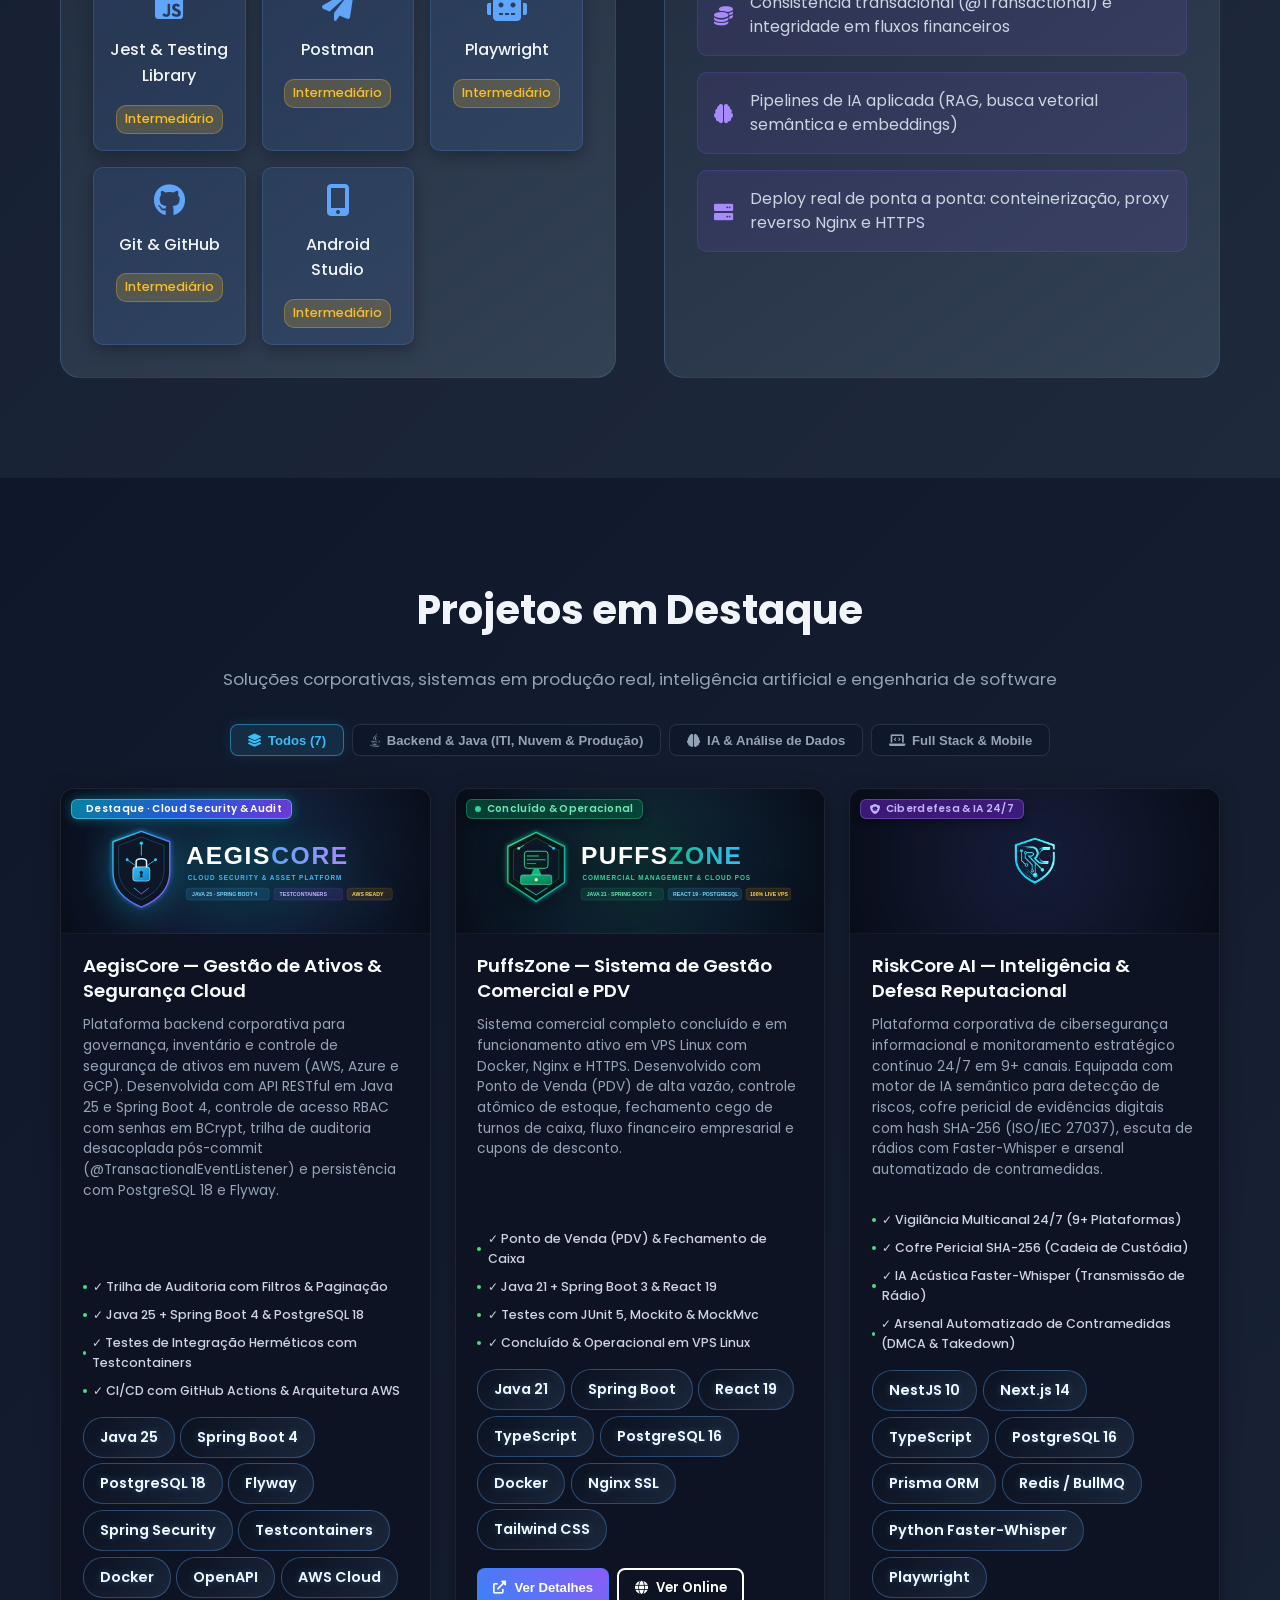
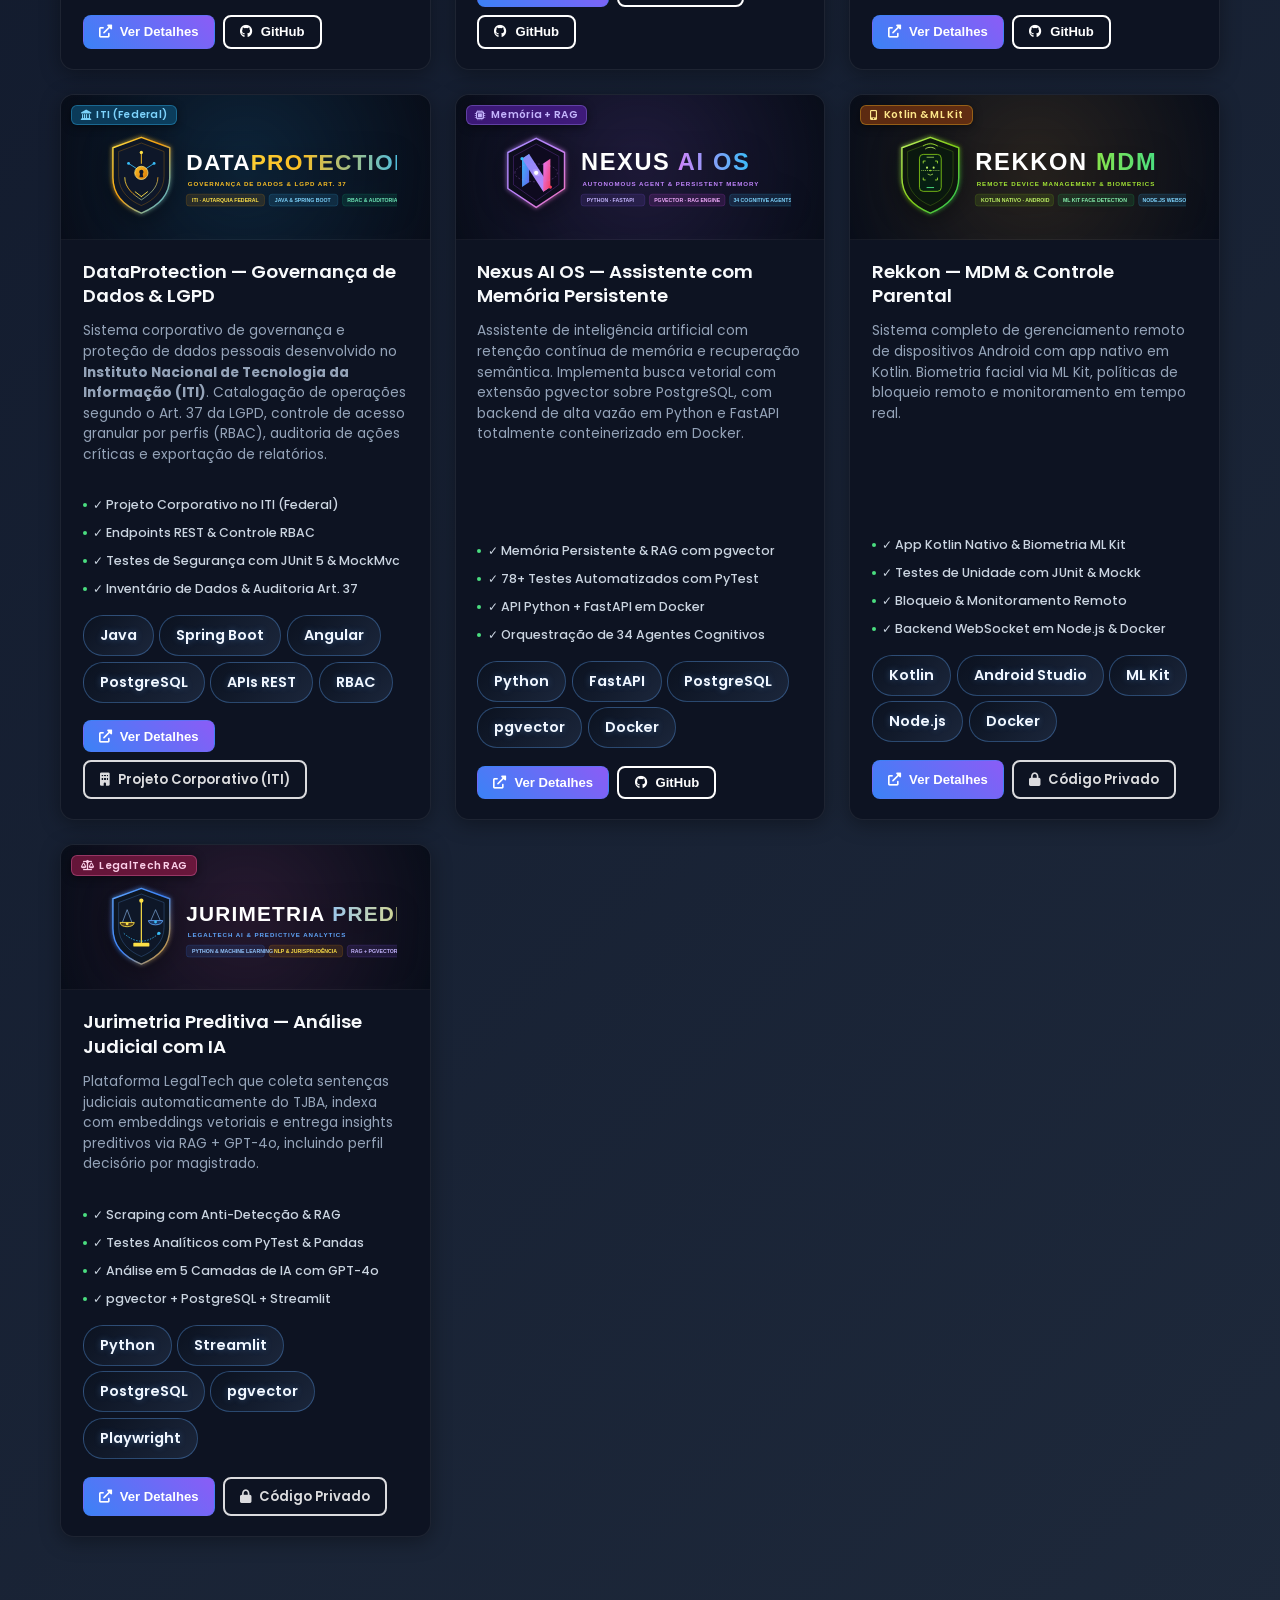
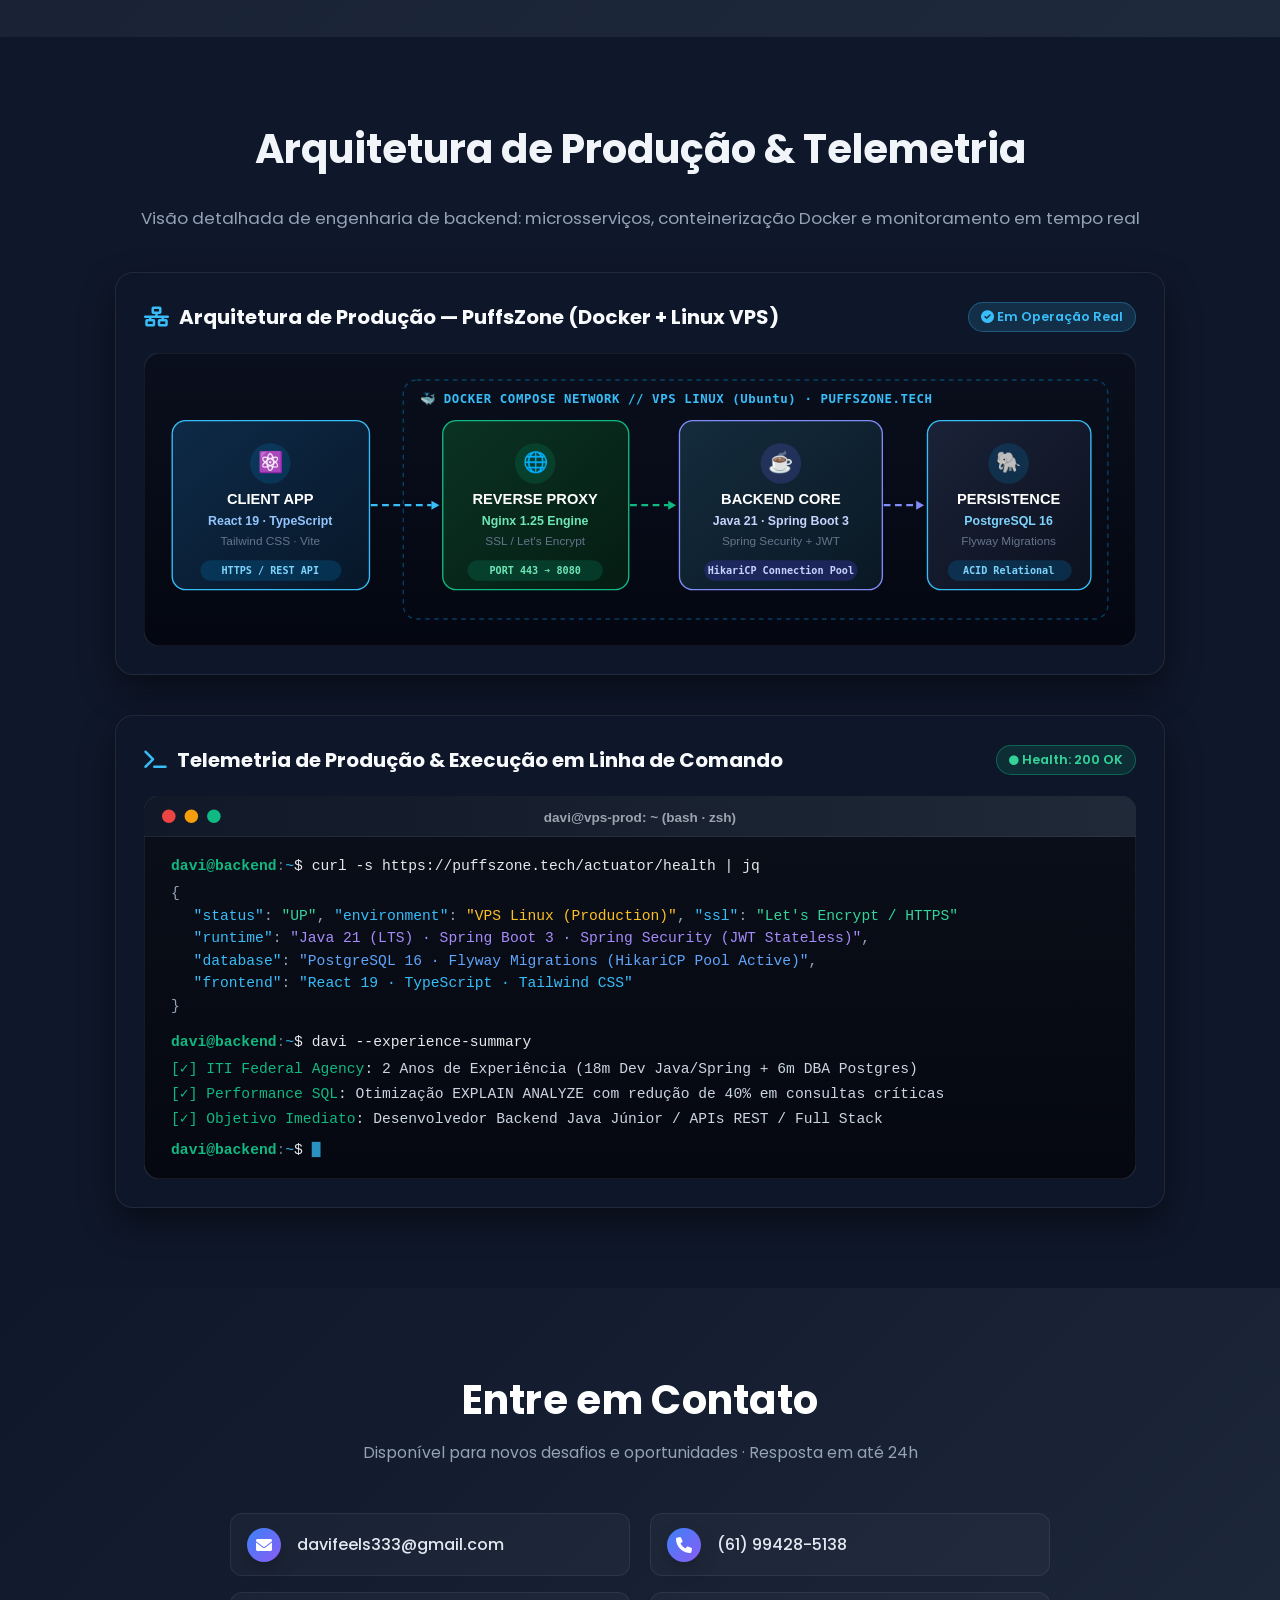
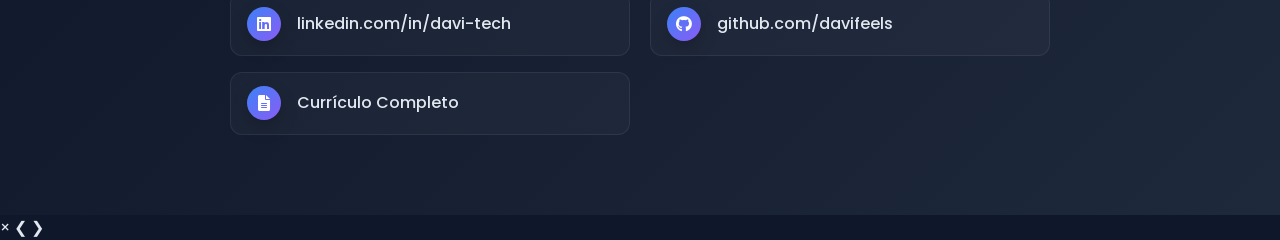
==== commit f2e20603: "feat: destaca AegisCore como #1, define PuffsZone como concluido, atualiza logo e expande arquitetur" ====
--- a/index.html
+++ b/index.html
@@ -45,43 +45,109 @@
                 <div class="profile-photo">
                     <img src="assets/images/profile.jpg" alt="Davi Anderson" class="profile-img">
                     <div class="profile-overlay">
-                        <i class="fas fa-user"></i>
-                    </div>
-                </div>
-                <div class="availability-badge">
-                    <span class="live-dot"></span>
-                    <span>Disponível para Oportunidades · Java Backend Júnior</span>
+                        <i class="fas fa-terminal"></i>
+                    </div>
+                </div>
+                <div class="availability-badge executive">
+                    <span class="live-dot pulse-emerald"></span>
+                    <span class="badge-text">DISPONÍVEL PARA CONTRATAÇÃO · BACKEND JAVA JÚNIOR</span>
                 </div>
                 <h1 class="hero-title">
                     Davi Anderson
+                    <span class="hero-title-sub">Backend Software Engineer</span>
                 </h1>
                 <p class="hero-subtitle">
-                    Desenvolvedor de Software | Backend Java • Spring Boot • APIs REST | Full Stack • PostgreSQL
+                    Java 25 &amp; Spring Boot 4 • Microsserviços &amp; APIs REST • PostgreSQL 18 • Testcontainers • Docker &amp; Cloud
                 </p>
-                <p class="hero-location">
-                    📍 Planaltina - DF | 📧 davifeels333@gmail.com | 📱 (61) 99428-5138
+                <p class="hero-description">
+                    Especialista em construir APIs RESTful resilientes, microsserviços desacoplados e governança de dados. <strong>2 anos de experiência em autarquia federal (ITI / Presidência da República)</strong>, aplicando criptografia de Estado, LGPD, testes herméticos sem mocks em memória e sistemas ativos em produção Linux.
                 </p>
+                <div class="hero-credentials">
+                    <span class="cred-chip"><i class="fas fa-shield-halved"></i> 24m ITI (Presidência)</span>
+                    <span class="cred-chip"><i class="fas fa-server"></i> Produção VPS Linux</span>
+                    <span class="cred-chip"><i class="fas fa-vial"></i> Testcontainers (Zero H2)</span>
+                </div>
                 <div class="hero-buttons">
-                    <a href="curriculo.html" class="btn btn-primary" target="_blank">
-                        <i class="fas fa-file-alt"></i> Ver Currículo
+                    <a href="#projects" class="btn btn-primary">
+                        <i class="fas fa-cubes"></i> Ver Projetos
                     </a>
-                    <a href="#projects" class="btn btn-secondary">Ver Projetos</a>
-                    <a href="#contact" class="btn btn-secondary">Contato</a>
-                </div>
-            </div>
+                    <a href="curriculo.html" class="btn btn-secondary" target="_blank">
+                        <i class="fas fa-file-pdf"></i> Currículo ATS
+                    </a>
+                    <a href="https://github.com/davifeels" target="_blank" rel="noopener" class="btn btn-ghost">
+                        <i class="fab fa-github"></i> GitHub
+                    </a>
+                </div>
+            </div>
+            
             <div class="hero-visual">
-                <div class="floating-elements">
-                    <div class="floating-card card-security">
-                        <i class="fab fa-java"></i>
-                        <span>Java &amp; Spring</span>
-                    </div>
-                    <div class="floating-card card-surveillance">
-                        <i class="fas fa-database"></i>
-                        <span>PostgreSQL &amp; PDV</span>
-                    </div>
-                    <div class="floating-card card-ai">
-                        <i class="fab fa-docker"></i>
-                        <span>Docker &amp; Cloud</span>
+                <!-- Terminal Interativo Executivo -->
+                <div class="hero-terminal" id="heroTerminal">
+                    <div class="terminal-header">
+                        <div class="terminal-dots">
+                            <span class="t-dot dot-red"></span>
+                            <span class="t-dot dot-yellow"></span>
+                            <span class="t-dot dot-green"></span>
+                        </div>
+                        <div class="terminal-tabs">
+                            <button class="terminal-tab active" data-tab="tab-api" onclick="switchTerminalTab('tab-api')">
+                                <i class="fas fa-code"></i> api-health.sh
+                            </button>
+                            <button class="terminal-tab" data-tab="tab-vps" onclick="switchTerminalTab('tab-vps')">
+                                <i class="fas fa-server"></i> puffszone.service
+                            </button>
+                            <button class="terminal-tab" data-tab="tab-iti" onclick="switchTerminalTab('tab-iti')">
+                                <i class="fas fa-shield-alt"></i> iti-governance.env
+                            </button>
+                        </div>
+                        <button class="terminal-copy-btn" onclick="copyTerminalCode()" title="Copiar saída do terminal">
+                            <i class="fas fa-copy"></i>
+                        </button>
+                    </div>
+                    
+                    <div class="terminal-body">
+                        <!-- Tab 1: API Health / AegisCore -->
+                        <div class="terminal-pane active" id="tab-api">
+                            <div class="t-line"><span class="t-prompt">$</span> <span class="t-cmd">curl</span> -s https://api.aegiscore.internal/actuator/health | jq</div>
+                            <div class="t-line t-output">{</div>
+                            <div class="t-line t-output">&nbsp;&nbsp;<span class="t-key">"status"</span>: <span class="t-str">"UP"</span>,</div>
+                            <div class="t-line t-output">&nbsp;&nbsp;<span class="t-key">"runtime"</span>: <span class="t-str">"Java 25 (Eclipse Temurin)"</span>,</div>
+                            <div class="t-line t-output">&nbsp;&nbsp;<span class="t-key">"framework"</span>: <span class="t-str">"Spring Boot 4.1.1"</span>,</div>
+                            <div class="t-line t-output">&nbsp;&nbsp;<span class="t-key">"database"</span>: <span class="t-str">"PostgreSQL 18 Multi-AZ (Connected)"</span>,</div>
+                            <div class="t-line t-output">&nbsp;&nbsp;<span class="t-key">"schema_migrations"</span>: <span class="t-str">"Flyway V1 &amp; V2 (Applied)"</span>,</div>
+                            <div class="t-line t-output">&nbsp;&nbsp;<span class="t-key">"test_parity"</span>: <span class="t-str">"Testcontainers PostgreSQL (0 Mocks)"</span>,</div>
+                            <div class="t-line t-output">&nbsp;&nbsp;<span class="t-key">"audit_bus"</span>: <span class="t-str">"Spring Events (AFTER_COMMIT / REQUIRES_NEW)"</span>,</div>
+                            <div class="t-line t-output">&nbsp;&nbsp;<span class="t-key">"security"</span>: <span class="t-str">"Stateless HTTP Basic + BCrypt RBAC"</span>,</div>
+                            <div class="t-line t-output">&nbsp;&nbsp;<span class="t-key">"latency_p99"</span>: <span class="t-num">"22ms"</span></div>
+                            <div class="t-line t-output">}</div>
+                            <div class="t-line t-cursor"><span class="t-prompt">$</span> <span class="blinking-cursor">█</span></div>
+                        </div>
+
+                        <!-- Tab 2: VPS Produção -->
+                        <div class="terminal-pane" id="tab-vps">
+                            <div class="t-line"><span class="t-prompt">$</span> <span class="t-cmd">systemctl</span> status puffszone-backend.service</div>
+                            <div class="t-line t-output">● puffszone.service - Commercial POS &amp; ERP API</div>
+                            <div class="t-line t-output">&nbsp;&nbsp;Loaded: loaded (/etc/systemd/system/puffszone.service)</div>
+                            <div class="t-line t-output">&nbsp;&nbsp;<span class="t-key">Active:</span> <span class="t-success">active (running)</span> since VPS Boot</div>
+                            <div class="t-line t-output">&nbsp;&nbsp;Host: Debian GNU/Linux 12 (bookworm)</div>
+                            <div class="t-line t-output">&nbsp;&nbsp;Ingress: HTTPS via Nginx Reverse Proxy (SSL Certbot)</div>
+                            <div class="t-line t-output">&nbsp;&nbsp;Domain: <span class="t-str">https://puffszone.tech</span> (Live in Production)</div>
+                            <div class="t-line t-output">&nbsp;&nbsp;JVM: OpenJDK 21 64-Bit Server VM (ZGC Enabled)</div>
+                            <div class="t-line t-cursor"><span class="t-prompt">$</span> <span class="blinking-cursor">█</span></div>
+                        </div>
+
+                        <!-- Tab 3: ITI Federal Governance -->
+                        <div class="terminal-pane" id="tab-iti">
+                            <div class="t-line"><span class="t-prompt">$</span> <span class="t-cmd">cat</span> /etc/iti/clearance.conf</div>
+                            <div class="t-line t-comment"># Instituto Nacional de Tecnologia da Informação (ITI)</div>
+                            <div class="t-line t-comment"># Presidência da República / Casa Civil</div>
+                            <div class="t-line t-output"><span class="t-key">INSTITUTION</span>=<span class="t-str">"ITI Federal Autarchy (Brasília - DF)"</span></div>
+                            <div class="t-line t-output"><span class="t-key">TENURE</span>=<span class="t-str">"24 Months (18m Dev Java + 6m DBA PostgreSQL)"</span></div>
+                            <div class="t-line t-output"><span class="t-key">COMPLIANCE</span>=<span class="t-str">"LGPD Art. 37 (Catalogação &amp; Auditoria)"</span></div>
+                            <div class="t-line t-output"><span class="t-key">SECURITY_STACK</span>=<span class="t-str">"ICP-Brasil PKI · Criptografia RSA/AES · RBAC"</span></div>
+                            <div class="t-line t-output"><span class="t-key">DATABASE_OPTIMIZATION</span>=<span class="t-num">"-40% Query Latency"</span></div>
+                            <div class="t-line t-cursor"><span class="t-prompt">$</span> <span class="blinking-cursor">█</span></div>
+                        </div>
                     </div>
                 </div>
             </div>
@@ -91,48 +157,86 @@
     <!-- About Section -->
     <section id="about" class="about">
         <div class="container">
-            <h2 class="section-title">Sobre Mim</h2>
-            <div class="about-content">
-                <div class="about-text">
+            <h2 class="section-title">Sobre Mim &amp; Pilares de Engenharia</h2>
+            <p class="about-lead">
+                Desenvolvedor Backend com formação prática de <strong>2 anos em ambiente de missão crítica na Presidência da República</strong> e autor de sistemas operando em produção real. Foco em arquitetura limpa, segurança defensiva e testes herméticos.
+            </p>
+
+            <div class="about-bento-grid">
+                <!-- Pilar 1 -->
+                <div class="bento-card bento-core">
+                    <div class="bento-header">
+                        <div class="bento-icon"><i class="fab fa-java"></i></div>
+                        <span class="bento-badge">Core Backend</span>
+                    </div>
+                    <h3>Engenharia de Software &amp; APIs REST</h3>
                     <p>
-                        <strong>Desenvolvedor Backend Java Júnior | Spring Boot · APIs REST · PostgreSQL · Docker</strong><br>
-                        Desenvolvedor backend com <strong>dois anos de estágio no Instituto Nacional de Tecnologia da Informação (ITI)</strong>:
-                        <strong>18 meses em desenvolvimento de sistemas com Java e Spring Boot</strong> e <strong>6 meses em administração e modelagem de bancos de dados PostgreSQL</strong>.
-                        Atuação com APIs REST, integração de sistemas corporativos, autenticação e autorização com JWT, criptografia (RSA/AES), controle de acesso por perfis (RBAC), PostgreSQL, Docker e pipelines CI/CD em produção.
+                        Construção de microsserviços e APIs com <strong>Java 25 e Spring Boot 4</strong>. Aplicação do princípio do desacoplamento transacional via <strong>Spring Events pós-commit</strong>, uso de Records para DTOs imutáveis, tratamento global de exceções e contratos de API documentados com OpenAPI/Swagger.
                     </p>
+                    <div class="bento-tags">
+                        <span>Java 25/21</span>
+                        <span>Spring Boot</span>
+                        <span>Spring Events</span>
+                        <span>Virtual Threads</span>
+                        <span>OpenAPI 3</span>
+                    </div>
+                </div>
+
+                <!-- Pilar 2 -->
+                <div class="bento-card bento-security">
+                    <div class="bento-header">
+                        <div class="bento-icon"><i class="fas fa-shield-halved"></i></div>
+                        <span class="bento-badge">Segurança &amp; Estado</span>
+                    </div>
+                    <h3>Criptografia, PKI &amp; Governança Governamental</h3>
                     <p>
-                        <strong>Autor e desenvolvedor do PuffsZone</strong>, sistema de gestão comercial e PDV desenvolvido com Java 21, Spring Boot 3, Spring Security, Flyway, React 19, TypeScript e Docker, publicado e operando em produção em VPS Linux sob proxy Nginx e HTTPS. Cursa <strong>Tecnologia em Banco de Dados (UniCesumar, conclusão prevista em 02/2027)</strong> e busca oportunidade como <strong>Desenvolvedor Java Júnior</strong>.
+                        Experiência prática durante <strong>24 meses no ITI (Presidência da República)</strong>, autoridade certificadora raiz da ICP-Brasil. Implementação de conformidade com o <strong>Art. 37 da LGPD</strong>, segregação estrita de privilégios (<strong>RBAC</strong>), proteção de credenciais com <strong>BCrypt</strong> e sanitização anti-log injection.
                     </p>
-                    <div class="education-section">
-                        <h3>Formação Acadêmica &amp; Cursos Complementares</h3>
-                        <div class="education-item">
-                            <strong>Tecnólogo em Banco de Dados (Curso Superior de Tecnologia)</strong>
-                            <span>UniCesumar — Conclusão prevista: Fevereiro de 2027 (02/2027)</span>
-                            <span class="education-item-sub">Modelagem relacional, otimização de consultas SQL, integridade transacional e governança de dados</span>
-                        </div>
-                        <div class="education-item">
-                            <strong>Cursos Complementares Oficiais (AWS, Containers &amp; IA)</strong>
-                            <span>• AWS Cloud Practitioner Essentials (treinamento oficial AWS)</span>
-                            <span class="education-item-sub">• Amazon API Gateway for Serverless Applications | • Introduction to Containers (DevOps &amp; Kubernetes) | • Security, Compliance &amp; Governance for AI Solutions</span>
-                        </div>
-                    </div>
-                    <div class="quick-stats">
-                        <div class="stat-card">
-                            <div class="stat-number">2 Anos</div>
-                            <div class="stat-label">Experiência no ITI (Dev + DBA)</div>
-                        </div>
-                        <div class="stat-card">
-                            <div class="stat-number">Java 21</div>
-                            <div class="stat-label">Spring Boot 3 &amp; APIs REST</div>
-                        </div>
-                        <div class="stat-card">
-                            <div class="stat-number">100%</div>
-                            <div class="stat-label">Em Produção Real (PuffsZone)</div>
-                        </div>
-                        <div class="stat-card">
-                            <div class="stat-number">Postgres</div>
-                            <div class="stat-label">Modelagem, Flyway &amp; Tuning</div>
-                        </div>
+                    <div class="bento-tags">
+                        <span>Presidência da República</span>
+                        <span>ICP-Brasil PKI</span>
+                        <span>LGPD Art. 37</span>
+                        <span>RBAC &amp; BCrypt</span>
+                        <span>AppSec</span>
+                    </div>
+                </div>
+
+                <!-- Pilar 3 -->
+                <div class="bento-card bento-data">
+                    <div class="bento-header">
+                        <div class="bento-icon"><i class="fas fa-database"></i></div>
+                        <span class="bento-badge">Dados &amp; Produção</span>
+                    </div>
+                    <h3>PostgreSQL, Testcontainers &amp; Produção Real</h3>
+                    <p>
+                        Graduando em <strong>Banco de Dados (UniCesumar)</strong> com 6 meses de DBA no ITI (-40% latência em queries). Versionamento determinístico com <strong>Flyway</strong>, testes herméticos de integração com <strong>Testcontainers</strong> (sem mocks em memória) e autor do <strong>PuffsZone</strong> operando em VPS Linux sob Nginx.
+                    </p>
+                    <div class="bento-tags">
+                        <span>PostgreSQL 18</span>
+                        <span>Flyway</span>
+                        <span>Testcontainers</span>
+                        <span>Linux Debian VPS</span>
+                        <span>Docker Multi-Stage</span>
+                    </div>
+                </div>
+            </div>
+
+            <!-- Formação & Certificações -->
+            <div class="education-grid">
+                <div class="education-card">
+                    <div class="edu-icon"><i class="fas fa-graduation-cap"></i></div>
+                    <div class="edu-info">
+                        <h4>Tecnólogo em Banco de Dados (Curso Superior de Tecnologia)</h4>
+                        <span class="edu-inst">UniCesumar — Conclusão prevista: Fevereiro de 2027 (02/2027)</span>
+                        <p class="edu-desc">Modelagem relacional, otimização de consultas SQL, integridade transacional ACID e governança de dados corporativos.</p>
+                    </div>
+                </div>
+                <div class="education-card">
+                    <div class="edu-icon"><i class="fab fa-aws"></i></div>
+                    <div class="edu-info">
+                        <h4>Especializações Oficiais &amp; Certificações em Nuvem</h4>
+                        <span class="edu-inst">AWS Training &amp; Certification</span>
+                        <p class="edu-desc">• AWS Cloud Practitioner Essentials | • Amazon API Gateway for Serverless Applications | • Containers, Docker &amp; Kubernetes | • Security &amp; Compliance for AI Solutions.</p>
                     </div>
                 </div>
             </div>
@@ -499,63 +603,22 @@
             </div>
 
             <div class="projects-grid">
-                <!-- PuffsZone -->
-                <div class="project-card" data-project="puffszone" data-category="backend fullstack">
-                    <div class="project-image">
-                        <div class="card-status-pill status-production"><span class="mini-pulse"></span> Em Produção</div>
-                        <img src="assets/puffszone.png" alt="PuffsZone logo">
-                    </div>
-                    <div class="project-content">
-                        <h3>PuffsZone — Sistema de Gestão Comercial e PDV</h3>
-                        <p>
-                            Aplicação web completa voltada à gestão comercial, controle de estoque, operações de caixa e gerenciamento financeiro.
-                            Desenvolvida com regras de negócio avançadas, segurança JWT e implantada em produção em VPS Linux com Docker, Nginx e HTTPS.
-                        </p>
-                        <div class="project-highlights">
-                            <span class="highlight">✓ Ponto de Venda (PDV) &amp; Controle de Caixa</span>
-                            <span class="highlight">✓ Java 21 + Spring Boot 3 &amp; React 19</span>
-                            <span class="highlight">✓ Testes com JUnit 5, Mockito &amp; MockMvc</span>
-                            <span class="highlight">✓ Em Produção Real com Docker &amp; Nginx</span>
-                        </div>
-                        <div class="project-tech">
-                            <span class="tech-tag">Java 21</span>
-                            <span class="tech-tag">Spring Boot</span>
-                            <span class="tech-tag">React 19</span>
-                            <span class="tech-tag">TypeScript</span>
-                            <span class="tech-tag">PostgreSQL 16</span>
-                            <span class="tech-tag">Docker</span>
-                            <span class="tech-tag">Tailwind CSS</span>
-                        </div>
-                        <div class="project-buttons">
-                            <button class="btn btn-primary" onclick="openProject('puffszone')">
-                                <i class="fas fa-external-link-alt"></i> Ver Detalhes
-                            </button>
-                            <a href="https://puffszone.tech" target="_blank" rel="noopener" class="btn btn-secondary">
-                                <i class="fas fa-globe"></i> Ver Online
-                            </a>
-                            <button class="btn btn-secondary" onclick="viewCode('puffszone')">
-                                <i class="fab fa-github"></i> GitHub
-                            </button>
-                        </div>
-                    </div>
-                </div>
-
-                <!-- AegisCore -->
+                <!-- AegisCore (Destaque Principal) -->
                 <div class="project-card" data-project="aegiscore" data-category="backend">
                     <div class="project-image">
-                        <div class="card-status-pill status-aegis"><i class="fas fa-shield-halved"></i> Cloud Security &amp; Audit</div>
+                        <div class="card-status-pill status-aegis"><i class="fas fa-shield-halved"></i> Destaque · Cloud Security &amp; Audit</div>
                         <img src="assets/aegiscore.svg" alt="AegisCore logo">
                     </div>
                     <div class="project-content">
                         <h3>AegisCore — Gestão de Ativos &amp; Segurança Cloud</h3>
                         <p>
                             Plataforma backend corporativa para governança, inventário e controle de segurança de ativos em nuvem (AWS, Azure e GCP).
-                            Desenvolvida com API RESTful em Java 25 e Spring Boot 4, controle de acesso RBAC, trilha de auditoria orientada a eventos e persistência com PostgreSQL 18 e Flyway.
+                            Desenvolvida com API RESTful em Java 25 e Spring Boot 4, controle de acesso RBAC com senhas em BCrypt, trilha de auditoria desacoplada pós-commit (@TransactionalEventListener) e persistência com PostgreSQL 18 e Flyway.
                         </p>
                         <div class="project-highlights">
                             <span class="highlight">✓ Trilha de Auditoria com Filtros &amp; Paginação</span>
                             <span class="highlight">✓ Java 25 + Spring Boot 4 &amp; PostgreSQL 18</span>
-                            <span class="highlight">✓ Testes de Integração com Testcontainers</span>
+                            <span class="highlight">✓ Testes de Integração Herméticos com Testcontainers</span>
                             <span class="highlight">✓ CI/CD com GitHub Actions &amp; Arquitetura AWS</span>
                         </div>
                         <div class="project-tech">
@@ -580,11 +643,92 @@
                     </div>
                 </div>
 
+                <!-- PuffsZone (Concluído & Operacional) -->
+                <div class="project-card" data-project="puffszone" data-category="backend fullstack">
+                    <div class="project-image">
+                        <div class="card-status-pill status-production"><span class="mini-pulse"></span> Concluído &amp; Operacional</div>
+                        <img src="assets/puffszone.svg" alt="PuffsZone logo">
+                    </div>
+                    <div class="project-content">
+                        <h3>PuffsZone — Sistema de Gestão Comercial e PDV</h3>
+                        <p>
+                            Sistema comercial completo concluído e em funcionamento ativo em VPS Linux com Docker, Nginx e HTTPS.
+                            Desenvolvido com Ponto de Venda (PDV) de alta vazão, controle atômico de estoque, fechamento cego de turnos de caixa, fluxo financeiro empresarial e cupons de desconto.
+                        </p>
+                        <div class="project-highlights">
+                            <span class="highlight">✓ Ponto de Venda (PDV) &amp; Fechamento de Caixa</span>
+                            <span class="highlight">✓ Java 21 + Spring Boot 3 &amp; React 19</span>
+                            <span class="highlight">✓ Testes com JUnit 5, Mockito &amp; MockMvc</span>
+                            <span class="highlight">✓ Concluído &amp; Operacional em VPS Linux</span>
+                        </div>
+                        <div class="project-tech">
+                            <span class="tech-tag">Java 21</span>
+                            <span class="tech-tag">Spring Boot</span>
+                            <span class="tech-tag">React 19</span>
+                            <span class="tech-tag">TypeScript</span>
+                            <span class="tech-tag">PostgreSQL 16</span>
+                            <span class="tech-tag">Docker</span>
+                            <span class="tech-tag">Nginx SSL</span>
+                            <span class="tech-tag">Tailwind CSS</span>
+                        </div>
+                        <div class="project-buttons">
+                            <button class="btn btn-primary" onclick="openProject('puffszone')">
+                                <i class="fas fa-external-link-alt"></i> Ver Detalhes
+                            </button>
+                            <a href="https://puffszone.tech" target="_blank" rel="noopener" class="btn btn-secondary">
+                                <i class="fas fa-globe"></i> Ver Online
+                            </a>
+                            <button class="btn btn-secondary" onclick="viewCode('puffszone')">
+                                <i class="fab fa-github"></i> GitHub
+                            </button>
+                        </div>
+                    </div>
+                </div>
+
+                <!-- RiskCore AI (Vigilância Multicanal & Defesa Reputacional) -->
+                <div class="project-card" data-project="riskcore" data-category="ai fullstack backend">
+                    <div class="project-image">
+                        <div class="card-status-pill status-ai"><i class="fas fa-shield-virus"></i> Ciberdefesa &amp; IA 24/7</div>
+                        <img src="assets/logorisk.png" alt="RiskCore AI logo">
+                    </div>
+                    <div class="project-content">
+                        <h3>RiskCore AI — Inteligência &amp; Defesa Reputacional</h3>
+                        <p>
+                            Plataforma corporativa de cibersegurança informacional e monitoramento estratégico contínuo 24/7 em 9+ canais.
+                            Equipada com motor de IA semântico para detecção de riscos, cofre pericial de evidências digitais com hash SHA-256 (ISO/IEC 27037), escuta de rádios com Faster-Whisper e arsenal automatizado de contramedidas.
+                        </p>
+                        <div class="project-highlights">
+                            <span class="highlight">✓ Vigilância Multicanal 24/7 (9+ Plataformas)</span>
+                            <span class="highlight">✓ Cofre Pericial SHA-256 (Cadeia de Custódia)</span>
+                            <span class="highlight">✓ IA Acústica Faster-Whisper (Transmissão de Rádio)</span>
+                            <span class="highlight">✓ Arsenal Automatizado de Contramedidas (DMCA &amp; Takedown)</span>
+                        </div>
+                        <div class="project-tech">
+                            <span class="tech-tag">NestJS 10</span>
+                            <span class="tech-tag">Next.js 14</span>
+                            <span class="tech-tag">TypeScript</span>
+                            <span class="tech-tag">PostgreSQL 16</span>
+                            <span class="tech-tag">Prisma ORM</span>
+                            <span class="tech-tag">Redis / BullMQ</span>
+                            <span class="tech-tag">Python Faster-Whisper</span>
+                            <span class="tech-tag">Playwright</span>
+                        </div>
+                        <div class="project-buttons">
+                            <button class="btn btn-primary" onclick="openProject('riskcore')">
+                                <i class="fas fa-external-link-alt"></i> Ver Detalhes
+                            </button>
+                            <button class="btn btn-secondary" onclick="viewCode('riskcore')">
+                                <i class="fab fa-github"></i> GitHub
+                            </button>
+                        </div>
+                    </div>
+                </div>
+
                 <!-- DataProtection -->
                 <div class="project-card" data-project="dataprotection" data-category="backend">
                     <div class="project-image">
                         <div class="card-status-pill status-iti"><i class="fas fa-landmark"></i> ITI (Federal)</div>
-                        <img src="assets/datapretection.png" alt="DataProtection logo">
+                        <img src="assets/dataprotection.svg" alt="DataProtection logo">
                     </div>
                     <div class="project-content">
                         <h3>DataProtection — Governança de Dados &amp; LGPD</h3>
@@ -617,49 +761,11 @@
                     </div>
                 </div>
 
-                <!-- RiskCore AI -->
-                <div class="project-card" data-project="riskcore" data-category="ai fullstack">
-                    <div class="project-image">
-                        <div class="card-status-pill status-ai"><i class="fas fa-brain"></i> IA &amp; Crises</div>
-                        <img src="assets/logorisk.png" alt="RiskCore AI logo">
-                    </div>
-                    <div class="project-content">
-                        <h3>RiskCore AI — Monitoramento de Reputação Digital</h3>
-                        <p>
-                            Plataforma com Inteligência Artificial para monitoramento de reputação digital, identificação preditiva de riscos e gestão de crises.
-                            Integração de serviços backend ao frontend, persistência em PostgreSQL via Prisma ORM e camada de alta performance com Redis.
-                        </p>
-                        <div class="project-highlights">
-                            <span class="highlight">✓ Monitoramento de Reputação &amp; Crises</span>
-                            <span class="highlight">✓ Testes Automatizados com Jest &amp; Supertest</span>
-                            <span class="highlight">✓ PostgreSQL + Prisma ORM + Redis Cache</span>
-                            <span class="highlight">✓ Arquitetura Modular &amp; Escalável</span>
-                        </div>
-                        <div class="project-tech">
-                            <span class="tech-tag">Node.js</span>
-                            <span class="tech-tag">TypeScript</span>
-                            <span class="tech-tag">React</span>
-                            <span class="tech-tag">Next.js</span>
-                            <span class="tech-tag">PostgreSQL</span>
-                            <span class="tech-tag">Prisma ORM</span>
-                            <span class="tech-tag">Redis</span>
-                        </div>
-                        <div class="project-buttons">
-                            <button class="btn btn-primary" onclick="openProject('riskcore')">
-                                <i class="fas fa-external-link-alt"></i> Ver Detalhes
-                            </button>
-                            <button class="btn btn-secondary" onclick="viewCode('riskcore')">
-                                <i class="fab fa-github"></i> GitHub
-                            </button>
-                        </div>
-                    </div>
-                </div>
-
                 <!-- Nexus AI OS -->
                 <div class="project-card" data-project="nexus" data-category="ai backend">
                     <div class="project-image">
                         <div class="card-status-pill status-ai"><i class="fas fa-microchip"></i> Memória + RAG</div>
-                        <img src="assets/logonexus.png" alt="Nexus AI OS logo">
+                        <img src="assets/nexus.svg" alt="Nexus AI OS logo">
                     </div>
                     <div class="project-content">
                         <h3>Nexus AI OS — Assistente com Memória Persistente</h3>
@@ -695,7 +801,7 @@
                 <div class="project-card" data-project="mdm" data-category="fullstack">
                     <div class="project-image">
                         <div class="card-status-pill status-mobile"><i class="fas fa-mobile-alt"></i> Kotlin &amp; ML Kit</div>
-                        <img src="assets/logorekkon.png" alt="Rekkon logo">
+                        <img src="assets/rekkon.svg" alt="Rekkon logo">
                     </div>
                     <div class="project-content">
                         <h3>Rekkon — MDM &amp; Controle Parental</h3>
@@ -731,7 +837,7 @@
                 <div class="project-card" data-project="jurimetria" data-category="ai backend">
                     <div class="project-image">
                         <div class="card-status-pill status-legal"><i class="fas fa-balance-scale"></i> LegalTech RAG</div>
-                        <img src="assets/jurimetria.png" alt="Jurimetria Preditiva logo">
+                        <img src="assets/jurimetria.svg" alt="Jurimetria Preditiva logo">
                     </div>
                     <div class="project-content">
                         <h3>Jurimetria Preditiva — Análise Judicial com IA</h3>
--- a/styles.css
+++ b/styles.css
@@ -549,26 +549,21 @@
 }
 
 .project-image img {
-    max-width: 65%;
-    max-height: 60px;
+    width: 100%;
+    max-width: 90%;
+    max-height: 106px;
     object-fit: contain;
-    transition: transform 0.25s ease;
+    background: transparent !important;
+    filter: drop-shadow(0 6px 18px rgba(0, 0, 0, 0.45));
+    transition: transform 0.3s cubic-bezier(0.16, 1, 0.3, 1);
 }
 
 .project-card:hover .project-image img {
-    transform: scale(1.04);
+    transform: scale(1.06);
 }
 
 .project-card[data-project="puffszone"] .project-image {
-    background: radial-gradient(circle at 50% 50%, rgba(16, 185, 129, 0.12) 0%, #080d19 100%);
-}
-
-.project-card[data-project="puffszone"] .project-image img {
-    background: #ffffff;
-    border-radius: 8px;
-    padding: 6px 14px;
-    max-height: 48px;
-    box-shadow: 0 4px 15px rgba(0, 0, 0, 0.4);
+    background: radial-gradient(circle at 50% 50%, rgba(16, 185, 129, 0.16) 0%, rgba(6, 182, 212, 0.06) 50%, #080d19 100%);
 }
 
 .project-card[data-project="dataprotection"] .project-image {
@@ -591,11 +586,8 @@
     background: radial-gradient(circle at 50% 50%, rgba(236, 72, 153, 0.12) 0%, #080d19 100%);
 }
 
-/* Logos ampliados e destacados (DataProtection, RiskCore, Rekkon e Jurimetria - exceto PuffsZone e Nexus) */
-.project-card[data-project="dataprotection"] .project-image img,
-.project-card[data-project="riskcore"] .project-image img,
-.project-card[data-project="mdm"] .project-image img,
-.project-card[data-project="jurimetria"] .project-image img {
+/* Logos vetorizados padronizados em escala enterprise para todos os projetos */
+.project-card .project-image img {
     max-width: 88%;
     max-height: 104px;
     object-fit: contain;
@@ -603,11 +595,8 @@
     transition: transform 0.25s ease;
 }
 
-.project-card[data-project="dataprotection"]:hover .project-image img,
-.project-card[data-project="riskcore"]:hover .project-image img,
-.project-card[data-project="mdm"]:hover .project-image img,
-.project-card[data-project="jurimetria"]:hover .project-image img {
-    transform: scale(1.08);
+.project-card:hover .project-image img {
+    transform: scale(1.06);
 }
 
 .project-content {
@@ -2687,3 +2676,520 @@
     font-size: 0.9rem;
     font-weight: 600;
 }
+
+
+/* ================================================================== */
+/* WORLD-CLASS UPGRADE: HERO TELEMETRY TERMINAL & BENTO GRID
+/* ================================================================== */
+
+/* Hero Alignment & Visual Layout */
+@media (min-width: 992px) {
+    .hero-container {
+        grid-template-columns: 1.05fr 0.95fr !important;
+        gap: 3rem !important;
+        align-items: center !important;
+    }
+    .hero-content {
+        align-items: flex-start !important;
+        text-align: left !important;
+    }
+    .hero-content .profile-photo {
+        margin: 0 0 1.25rem 0 !important;
+    }
+}
+
+.availability-badge.executive {
+    background: linear-gradient(135deg, rgba(16, 185, 129, 0.18) 0%, rgba(6, 182, 212, 0.12) 100%) !important;
+    border: 1px solid rgba(16, 185, 129, 0.45) !important;
+    box-shadow: 0 0 15px rgba(16, 185, 129, 0.2) !important;
+    padding: 0.45rem 1rem !important;
+    border-radius: 9999px !important;
+    margin-bottom: 1.25rem !important;
+}
+
+.pulse-emerald {
+    display: inline-block;
+    width: 9px;
+    height: 9px;
+    border-radius: 50%;
+    background: #10b981;
+    box-shadow: 0 0 12px #10b981;
+    animation: livePulseDot 1.6s infinite;
+}
+
+.hero-title-sub {
+    display: block;
+    font-size: 1.25rem;
+    font-weight: 600;
+    color: #38bdf8;
+    margin-top: 0.35rem;
+    letter-spacing: -0.3px;
+}
+
+.hero-description {
+    font-size: 1.02rem;
+    color: #cbd5e1;
+    line-height: 1.7;
+    margin: 1.1rem 0 1.35rem 0;
+    text-align: left;
+}
+
+.hero-description strong {
+    color: #ffffff;
+    font-weight: 600;
+}
+
+.hero-credentials {
+    display: flex;
+    flex-wrap: wrap;
+    gap: 0.5rem;
+    margin-bottom: 1.75rem;
+}
+
+.cred-chip {
+    display: inline-flex;
+    align-items: center;
+    gap: 0.45rem;
+    background: rgba(15, 23, 42, 0.85);
+    border: 1px solid rgba(56, 189, 248, 0.25);
+    padding: 0.4rem 0.85rem;
+    border-radius: 9999px;
+    font-size: 0.8rem;
+    font-weight: 600;
+    color: #e2e8f0;
+}
+
+.cred-chip i {
+    color: #38bdf8;
+    font-size: 0.85rem;
+}
+
+.btn-ghost {
+    background: rgba(15, 23, 42, 0.6) !important;
+    color: #f1f5f9 !important;
+    border: 1px solid rgba(255, 255, 255, 0.2) !important;
+    backdrop-filter: blur(8px);
+}
+
+.btn-ghost:hover {
+    background: rgba(56, 189, 248, 0.12) !important;
+    border-color: #38bdf8 !important;
+    color: #38bdf8 !important;
+    transform: translateY(-2px);
+    box-shadow: 0 8px 20px rgba(56, 189, 248, 0.25);
+}
+
+/* ================================================================== */
+/* HERO TELEMETRY TERMINAL (UNIX / DEVOPS COMMAND CENTER)
+/* ================================================================== */
+.hero-terminal {
+    width: 100%;
+    max-width: 560px;
+    background: #090d16;
+    border: 1px solid rgba(56, 189, 248, 0.35);
+    border-radius: 14px;
+    box-shadow: 0 24px 60px rgba(0, 0, 0, 0.8), 0 0 35px rgba(56, 189, 248, 0.16);
+    overflow: hidden;
+    font-family: 'JetBrains Mono', 'Fira Code', 'Consolas', monospace;
+    transition: all 0.3s ease;
+}
+
+.hero-terminal:hover {
+    border-color: rgba(56, 189, 248, 0.55);
+    box-shadow: 0 28px 70px rgba(0, 0, 0, 0.85), 0 0 45px rgba(56, 189, 248, 0.24);
+}
+
+.terminal-header {
+    background: #0f172a;
+    border-bottom: 1px solid rgba(255, 255, 255, 0.08);
+    padding: 0.65rem 1rem;
+    display: flex;
+    align-items: center;
+    justify-content: space-between;
+    gap: 0.5rem;
+}
+
+.terminal-dots {
+    display: flex;
+    gap: 6px;
+}
+
+.t-dot {
+    width: 11px;
+    height: 11px;
+    border-radius: 50%;
+    display: inline-block;
+}
+
+.dot-red { background: #ef4444; }
+.dot-yellow { background: #f59e0b; }
+.dot-green { background: #10b981; }
+
+.terminal-tabs {
+    display: flex;
+    gap: 4px;
+    overflow-x: auto;
+}
+
+.terminal-tab {
+    background: transparent;
+    border: none;
+    color: #64748b;
+    font-family: inherit;
+    font-size: 0.74rem;
+    font-weight: 600;
+    padding: 0.3rem 0.65rem;
+    border-radius: 6px;
+    cursor: pointer;
+    display: inline-flex;
+    align-items: center;
+    gap: 0.35rem;
+    transition: all 0.2s ease;
+    white-space: nowrap;
+}
+
+.terminal-tab:hover {
+    color: #e2e8f0;
+    background: rgba(255, 255, 255, 0.05);
+}
+
+.terminal-tab.active {
+    color: #38bdf8;
+    background: rgba(56, 189, 248, 0.12);
+    border: 1px solid rgba(56, 189, 248, 0.25);
+}
+
+.terminal-copy-btn {
+    background: transparent;
+    border: none;
+    color: #64748b;
+    cursor: pointer;
+    font-size: 0.85rem;
+    padding: 0.3rem 0.5rem;
+    border-radius: 4px;
+    transition: all 0.2s ease;
+}
+
+.terminal-copy-btn:hover {
+    color: #f8fafc;
+    background: rgba(255, 255, 255, 0.1);
+}
+
+.terminal-body {
+    padding: 1.25rem 1.35rem;
+    min-height: 290px;
+    font-size: 0.82rem;
+    line-height: 1.65;
+    color: #e2e8f0;
+}
+
+.terminal-pane {
+    display: none;
+}
+
+.terminal-pane.active {
+    display: block;
+    animation: fadeInTerminal 0.25s ease;
+}
+
+@keyframes fadeInTerminal {
+    from { opacity: 0; transform: translateY(4px); }
+    to { opacity: 1; transform: translateY(0); }
+}
+
+.t-line {
+    word-break: break-word;
+    font-family: inherit;
+}
+
+.t-prompt {
+    color: #38bdf8;
+    font-weight: 700;
+    margin-right: 0.35rem;
+}
+
+.t-cmd {
+    color: #f472b6;
+    font-weight: 700;
+}
+
+.t-output {
+    color: #cbd5e1;
+}
+
+.t-key {
+    color: #38bdf8;
+}
+
+.t-str {
+    color: #34d399;
+}
+
+.t-num {
+    color: #fbbf24;
+}
+
+.t-success {
+    color: #10b981;
+    font-weight: 700;
+}
+
+.t-comment {
+    color: #64748b;
+    font-style: italic;
+}
+
+.blinking-cursor {
+    color: #38bdf8;
+    animation: cursorBlink 1s infinite;
+}
+
+@keyframes cursorBlink {
+    0%, 49% { opacity: 1; }
+    50%, 100% { opacity: 0; }
+}
+
+/* ================================================================== */
+/* ABOUT BENTO GRID (3 PILARES DE ENGENHARIA)
+/* ================================================================== */
+.about-lead {
+    text-align: center;
+    max-width: 860px;
+    margin: 0 auto 3.5rem auto;
+    font-size: 1.15rem;
+    color: #cbd5e1;
+    line-height: 1.75;
+}
+
+.about-bento-grid {
+    display: grid;
+    grid-template-columns: repeat(3, 1fr);
+    gap: 1.5rem;
+    margin-bottom: 3.5rem;
+}
+
+.bento-card {
+    background: linear-gradient(145deg, rgba(30, 41, 59, 0.85) 0%, rgba(15, 23, 42, 0.96) 100%);
+    border: 1px solid rgba(56, 189, 248, 0.2);
+    border-radius: 16px;
+    padding: 2.25rem 1.85rem;
+    transition: all 0.3s ease;
+    box-shadow: 0 12px 30px rgba(0, 0, 0, 0.4);
+    display: flex;
+    flex-direction: column;
+}
+
+.bento-card:hover {
+    transform: translateY(-4px);
+    border-color: rgba(56, 189, 248, 0.45);
+    box-shadow: 0 18px 45px rgba(0, 0, 0, 0.55), 0 0 25px rgba(56, 189, 248, 0.2);
+}
+
+.bento-core { border-top: 3.5px solid #38bdf8; }
+.bento-security { border-top: 3.5px solid #818cf8; }
+.bento-data { border-top: 3.5px solid #34d399; }
+
+.bento-header {
+    display: flex;
+    justify-content: space-between;
+    align-items: center;
+    margin-bottom: 1.35rem;
+}
+
+.bento-icon {
+    width: 48px;
+    height: 48px;
+    border-radius: 12px;
+    display: flex;
+    align-items: center;
+    justify-content: center;
+    font-size: 1.5rem;
+}
+
+.bento-core .bento-icon {
+    background: rgba(56, 189, 248, 0.15);
+    color: #38bdf8;
+    border: 1px solid rgba(56, 189, 248, 0.3);
+}
+
+.bento-security .bento-icon {
+    background: rgba(129, 140, 248, 0.15);
+    color: #818cf8;
+    border: 1px solid rgba(129, 140, 248, 0.3);
+}
+
+.bento-data .bento-icon {
+    background: rgba(52, 211, 153, 0.15);
+    color: #34d399;
+    border: 1px solid rgba(52, 211, 153, 0.3);
+}
+
+.bento-badge {
+    font-size: 0.72rem;
+    font-weight: 700;
+    padding: 0.25rem 0.75rem;
+    border-radius: 9999px;
+    text-transform: uppercase;
+    letter-spacing: 0.5px;
+    background: rgba(15, 23, 42, 0.7);
+    border: 1px solid rgba(255, 255, 255, 0.12);
+    color: #94a3b8;
+}
+
+.bento-card h3 {
+    font-size: 1.3rem;
+    font-weight: 700;
+    color: #f8fafc;
+    margin-bottom: 0.85rem;
+    letter-spacing: -0.2px;
+}
+
+.bento-card p {
+    font-size: 0.95rem;
+    color: #cbd5e1;
+    line-height: 1.65;
+    flex-grow: 1;
+}
+
+.bento-tags {
+    display: flex;
+    flex-wrap: wrap;
+    gap: 0.4rem;
+    margin-top: 1.5rem;
+}
+
+.bento-tags span {
+    font-size: 0.76rem;
+    font-weight: 600;
+    color: #94a3b8;
+    background: rgba(15, 23, 42, 0.85);
+    border: 1px solid rgba(255, 255, 255, 0.08);
+    padding: 0.25rem 0.65rem;
+    border-radius: 6px;
+}
+
+/* Education Cards Grid */
+.education-grid {
+    display: grid;
+    grid-template-columns: 1fr 1fr;
+    gap: 1.5rem;
+}
+
+.education-card {
+    display: flex;
+    gap: 1.25rem;
+    align-items: flex-start;
+    background: linear-gradient(135deg, rgba(30, 41, 59, 0.75) 0%, rgba(15, 23, 42, 0.9) 100%);
+    border: 1px solid rgba(255, 255, 255, 0.1);
+    border-radius: 14px;
+    padding: 1.5rem;
+    backdrop-filter: blur(10px);
+}
+
+.edu-icon {
+    font-size: 1.85rem;
+    color: #38bdf8;
+    margin-top: 0.25rem;
+}
+
+.edu-info h4 {
+    font-size: 1.1rem;
+    font-weight: 700;
+    color: #f8fafc;
+    margin-bottom: 0.35rem;
+}
+
+.edu-inst {
+    display: block;
+    font-size: 0.85rem;
+    color: #38bdf8;
+    font-weight: 600;
+    margin-bottom: 0.5rem;
+}
+
+.edu-desc {
+    font-size: 0.9rem;
+    color: #94a3b8;
+    line-height: 1.55;
+    margin: 0;
+}
+
+/* ================================================================== */
+/* MODAL TABS (INTERACTIVE ARCHITECTURE SHOWCASE)
+/* ================================================================== */
+.modal-tabs-header {
+    display: flex;
+    gap: 0.65rem;
+    border-bottom: 1px solid rgba(255, 255, 255, 0.12);
+    padding-bottom: 0.85rem;
+    margin-bottom: 1.75rem;
+    flex-wrap: wrap;
+}
+
+.modal-tab-btn {
+    background: rgba(15, 23, 42, 0.75);
+    border: 1px solid rgba(255, 255, 255, 0.12);
+    border-radius: 8px;
+    padding: 0.65rem 1.15rem;
+    color: #94a3b8;
+    font-size: 0.88rem;
+    font-weight: 600;
+    cursor: pointer;
+    display: inline-flex;
+    align-items: center;
+    gap: 0.5rem;
+    transition: all 0.25s ease;
+}
+
+.modal-tab-btn:hover {
+    color: #f8fafc;
+    background: rgba(56, 189, 248, 0.1);
+    border-color: rgba(56, 189, 248, 0.4);
+}
+
+.modal-tab-btn.active {
+    color: #38bdf8;
+    background: rgba(56, 189, 248, 0.15);
+    border-color: #38bdf8;
+    box-shadow: 0 0 15px rgba(56, 189, 248, 0.3);
+}
+
+.modal-tab-content {
+    display: none;
+}
+
+.modal-tab-content.active {
+    display: block;
+    animation: fadeInTab 0.3s cubic-bezier(0.16, 1, 0.3, 1);
+}
+
+@keyframes fadeInTab {
+    from { opacity: 0; transform: translateY(6px); }
+    to { opacity: 1; transform: translateY(0); }
+}
+
+.code-box-preview {
+    background: #090d16;
+    border: 1px solid rgba(56, 189, 248, 0.25);
+    border-radius: 10px;
+    padding: 1.25rem;
+    margin: 1.25rem 0;
+    font-family: 'JetBrains Mono', 'Fira Code', 'Consolas', monospace;
+    font-size: 0.85rem;
+    line-height: 1.6;
+    color: #cbd5e1;
+    overflow-x: auto;
+}
+
+@media (max-width: 900px) {
+    .about-bento-grid {
+        grid-template-columns: 1fr;
+    }
+    .education-grid {
+        grid-template-columns: 1fr;
+    }
+    .hero-terminal {
+        max-width: 100%;
+        margin-top: 2rem;
+    }
+}
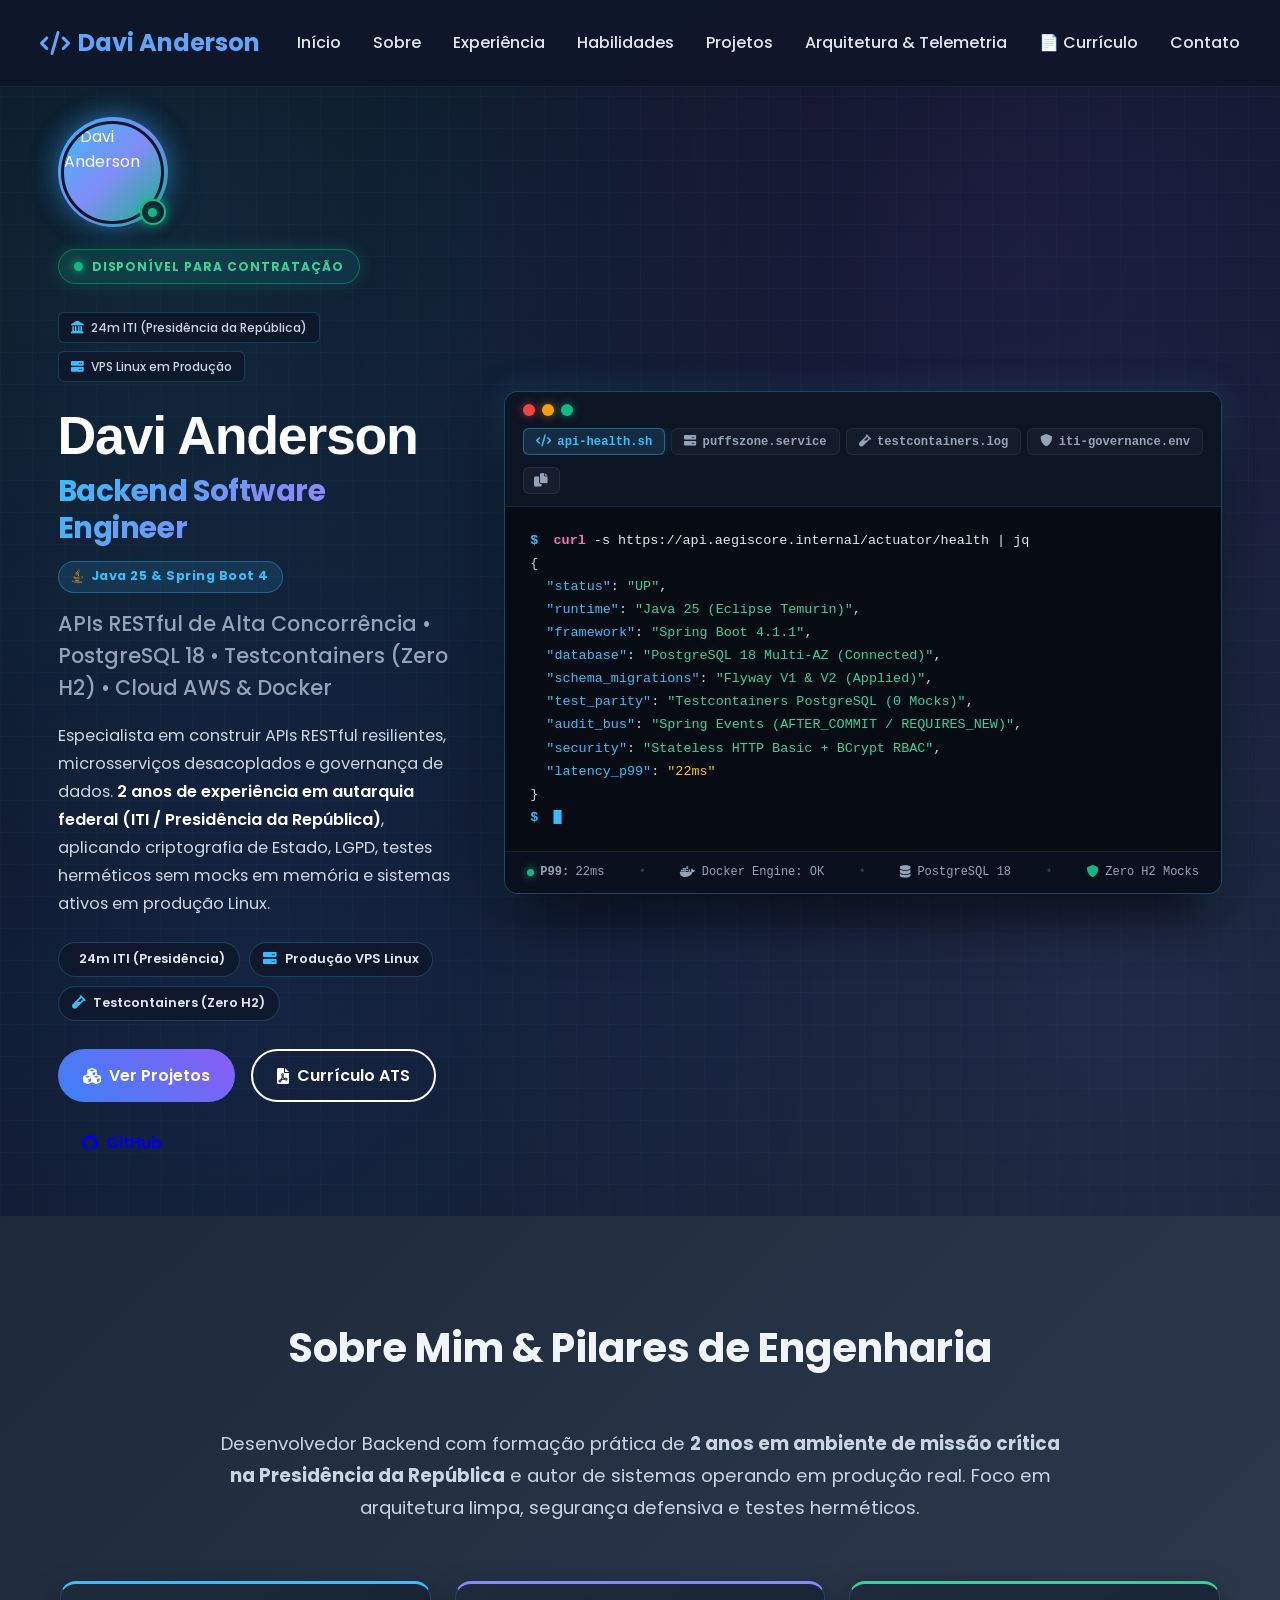
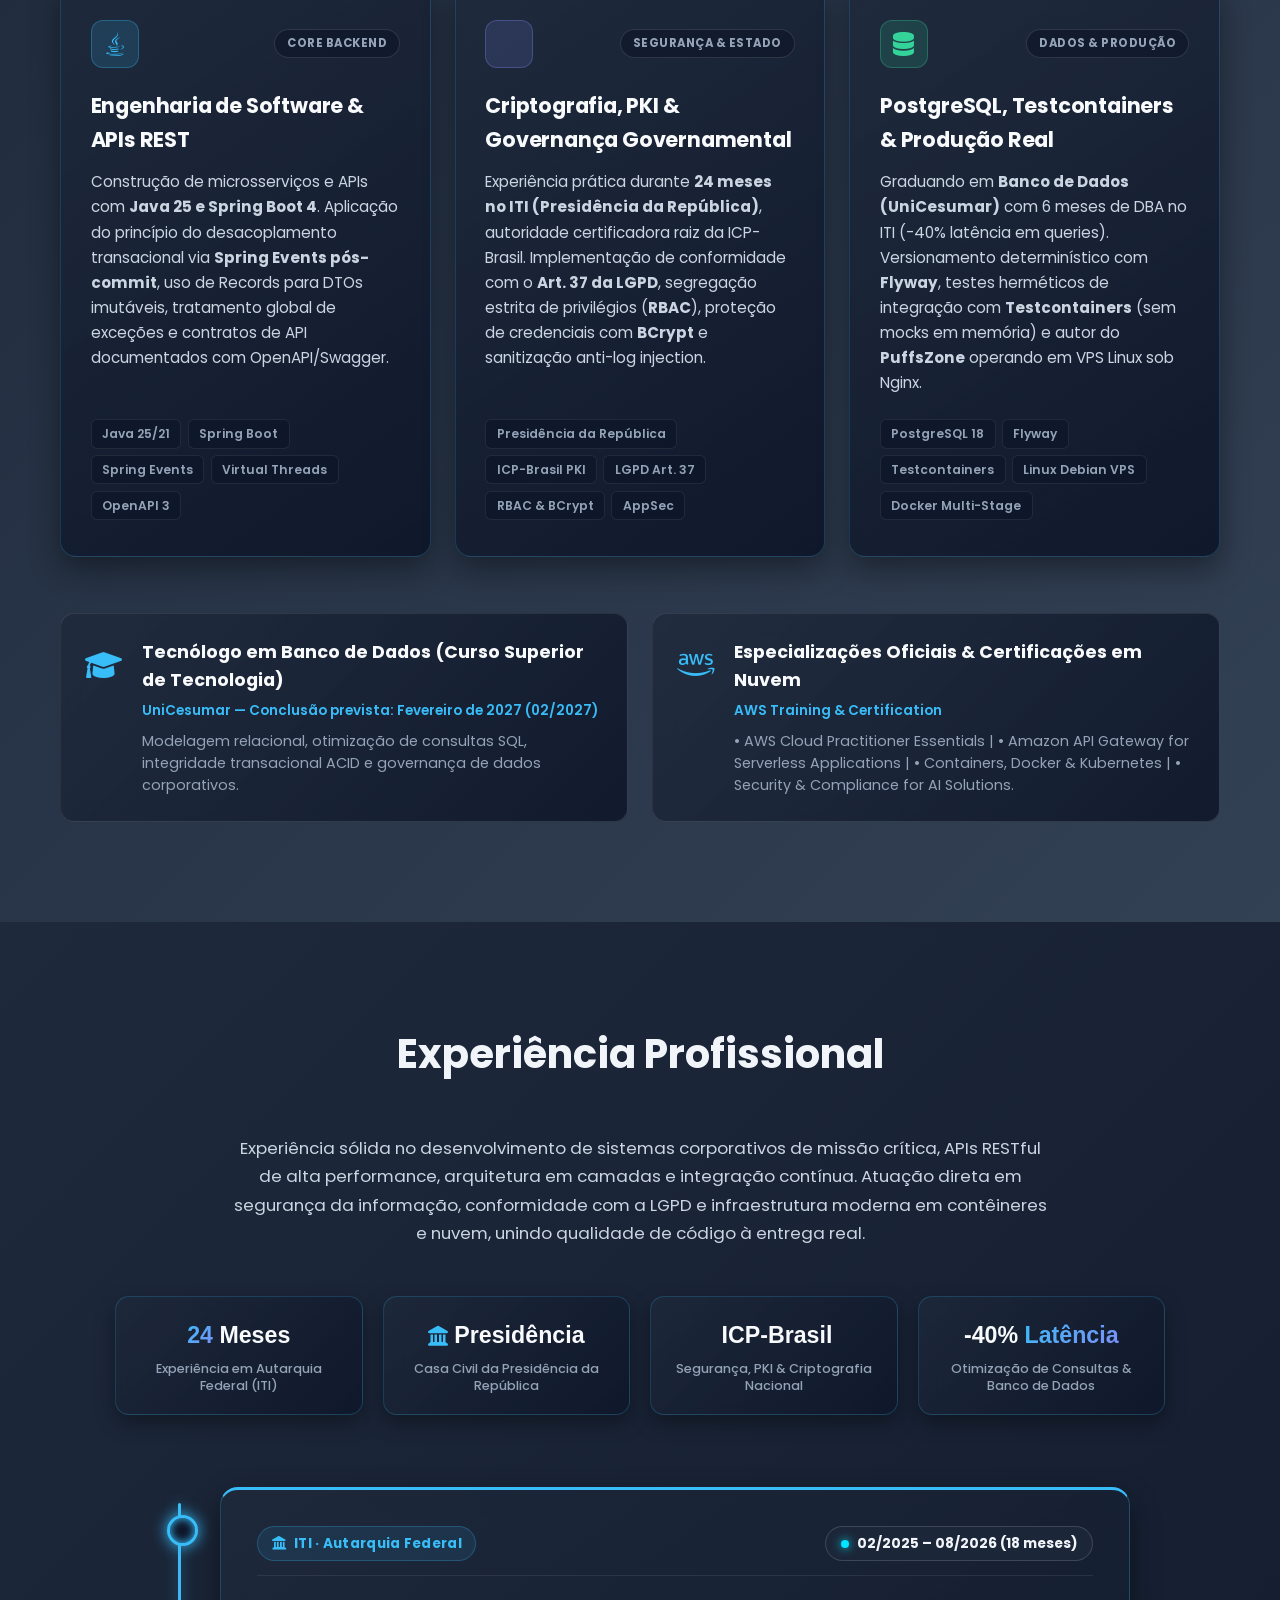
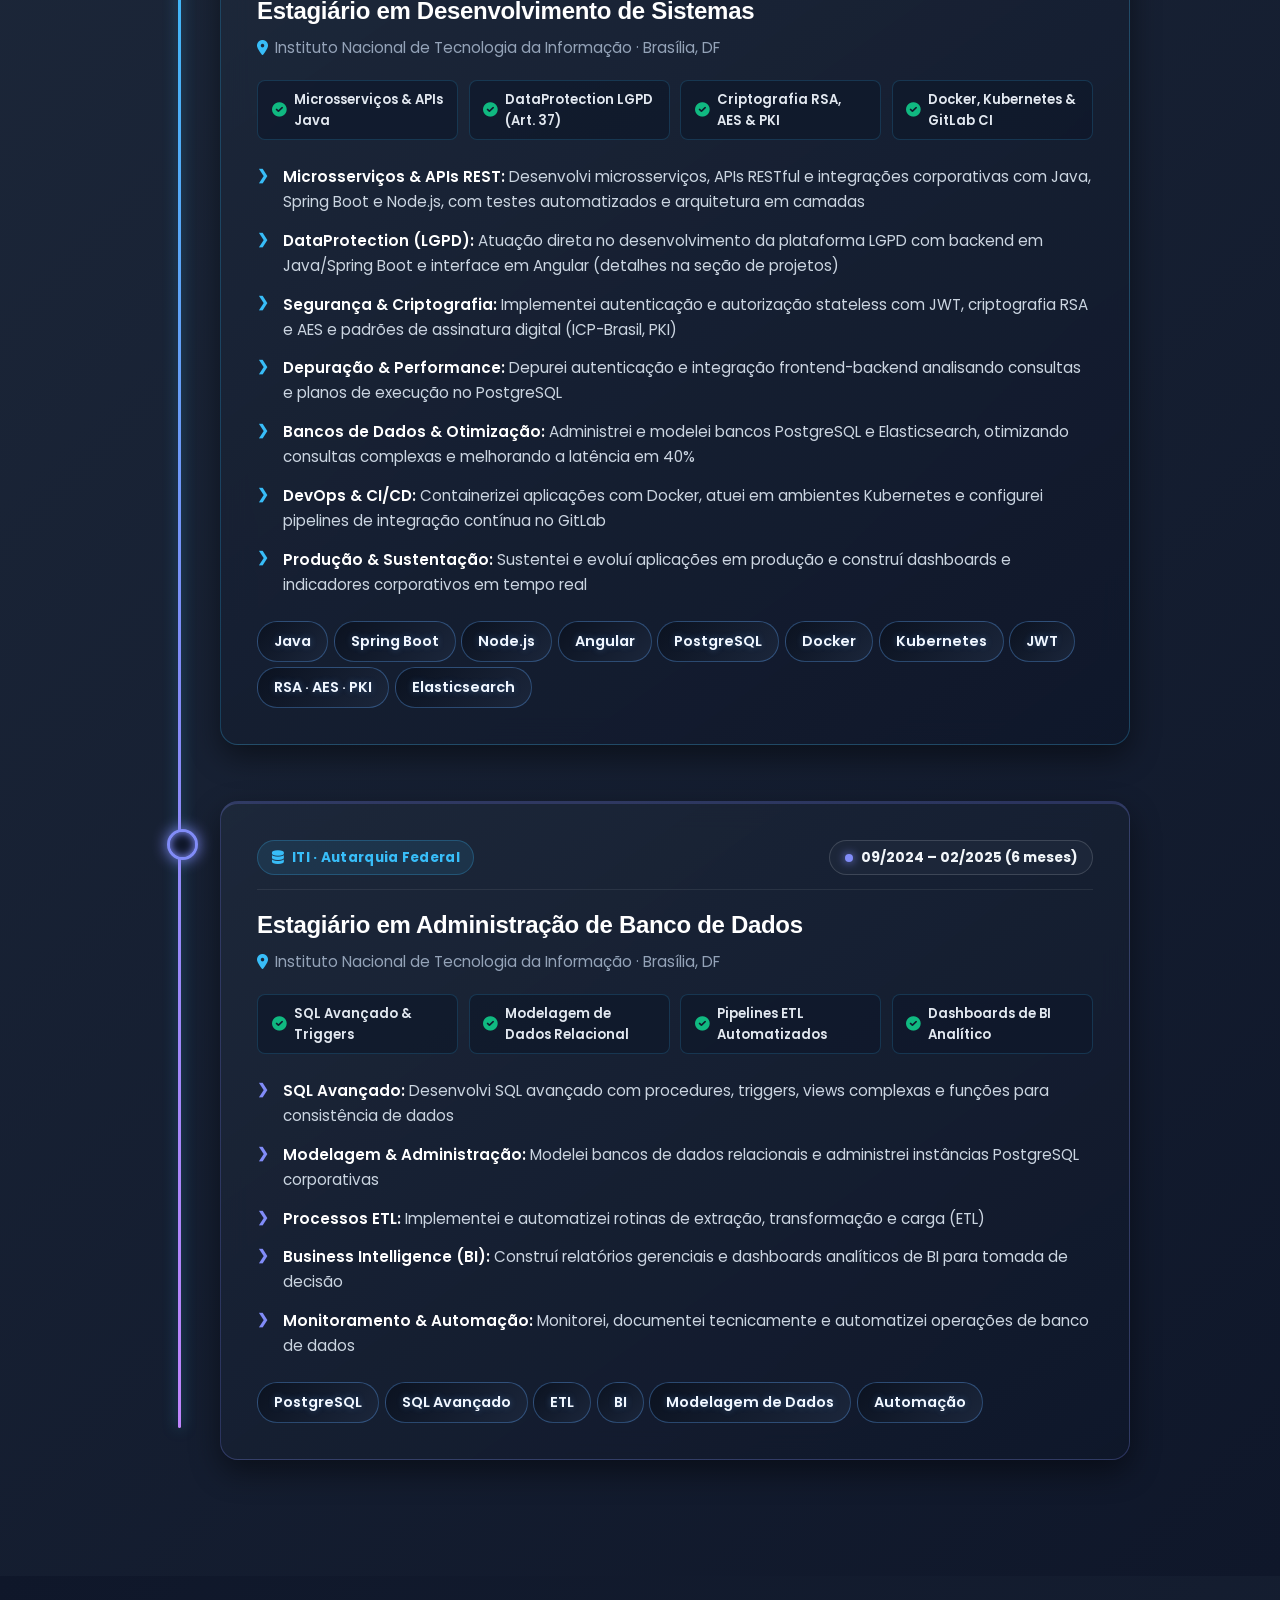
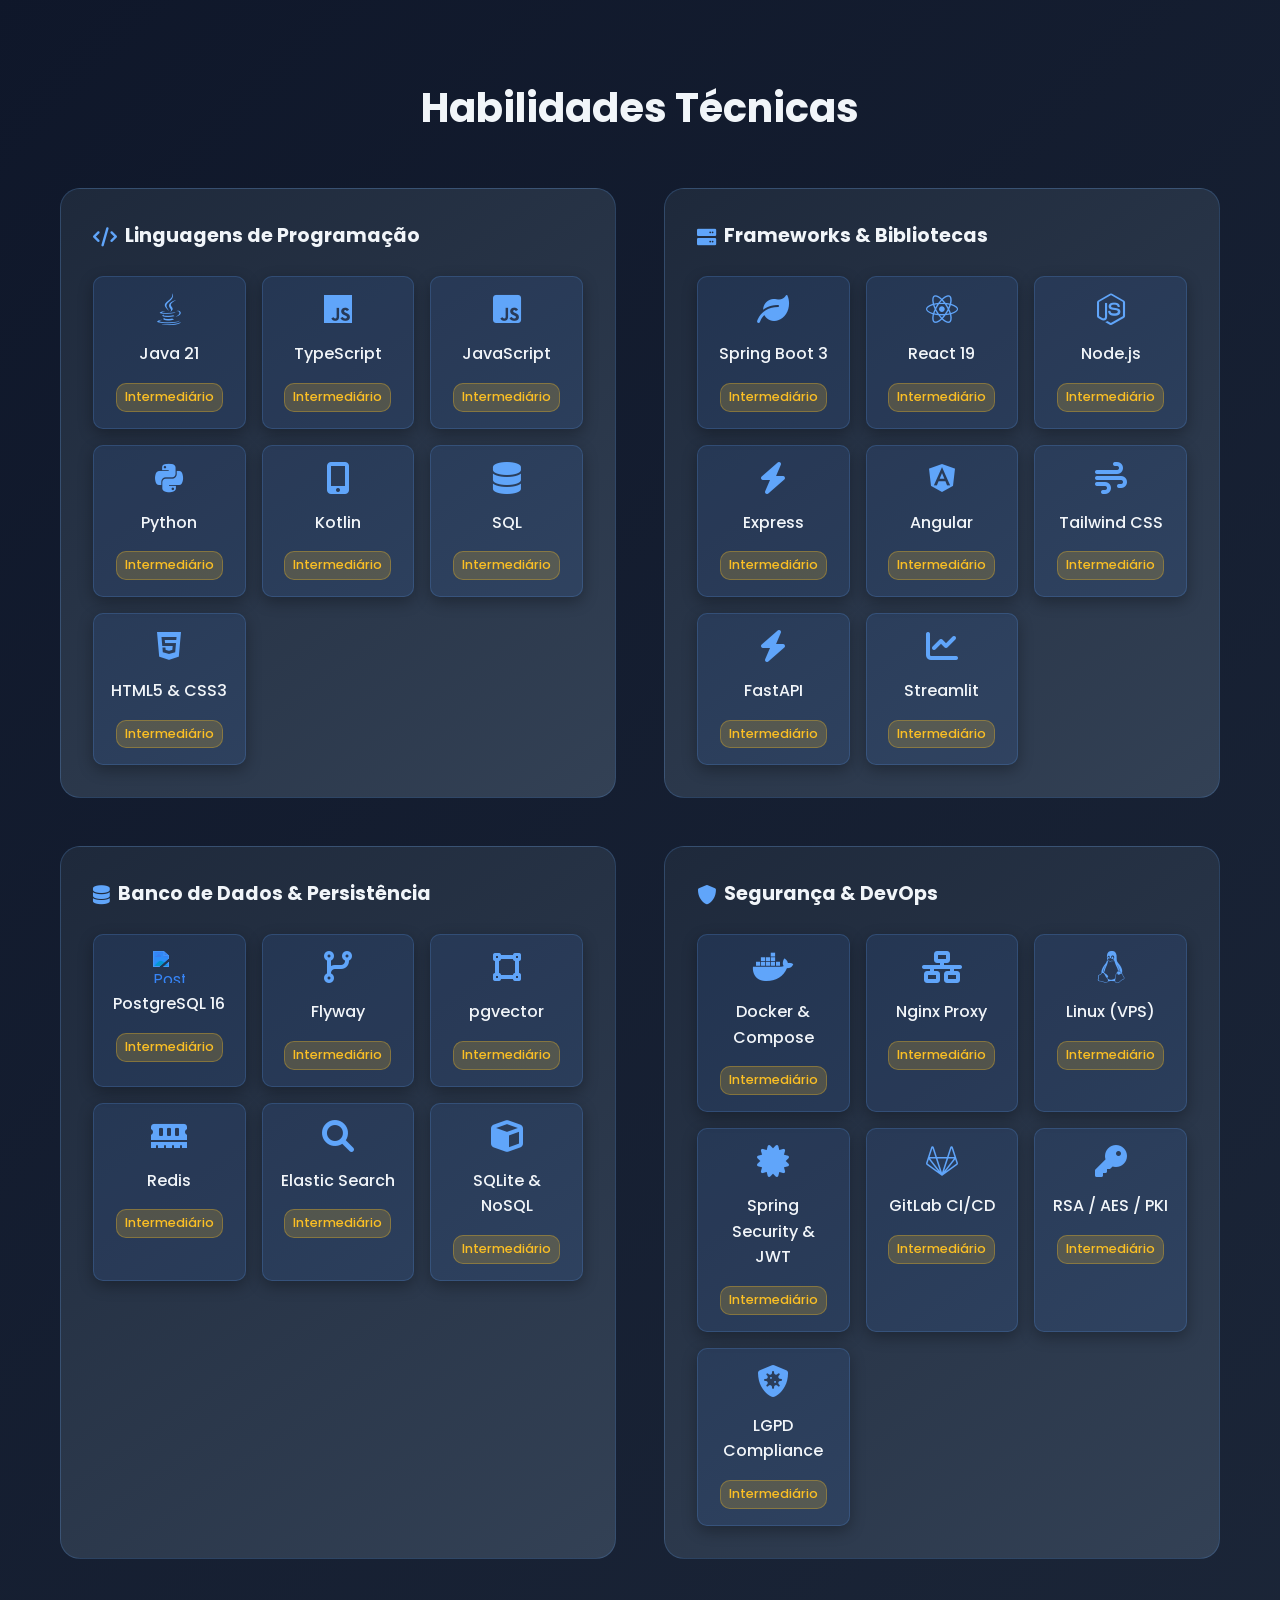
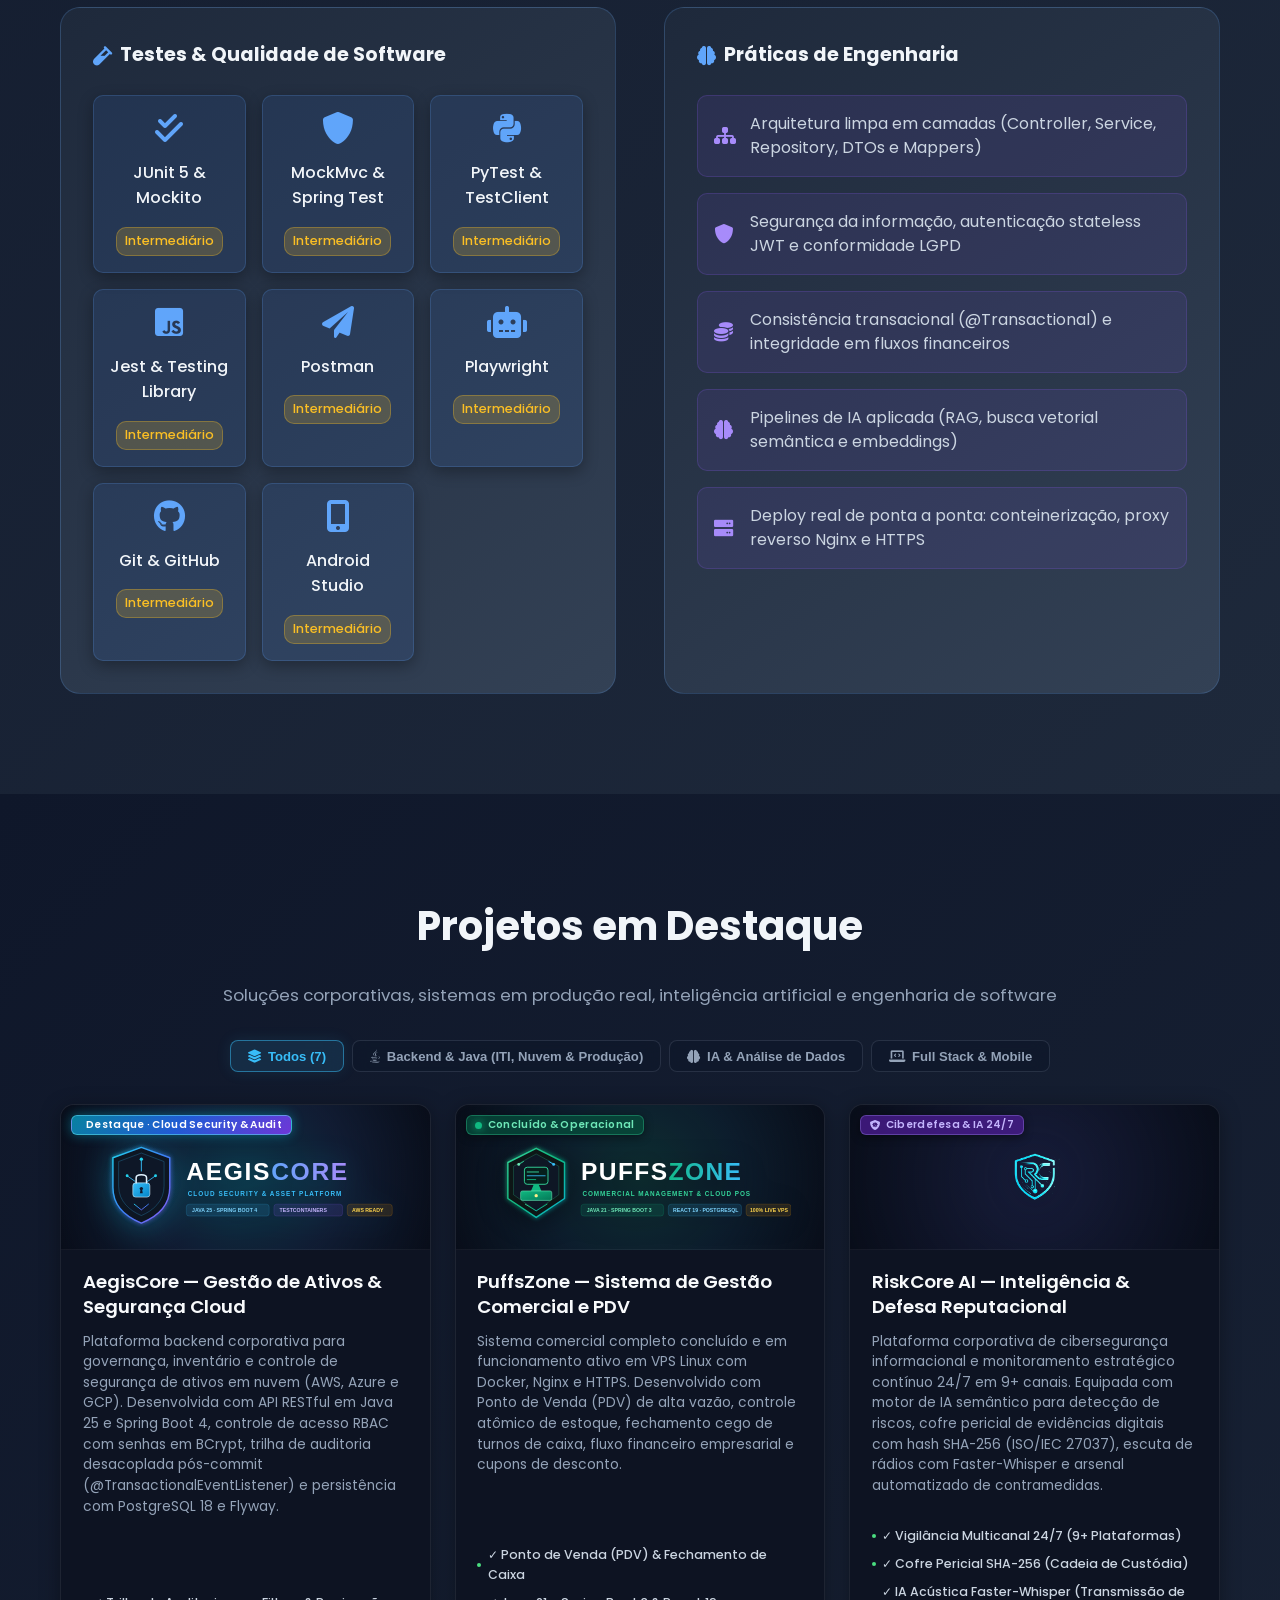
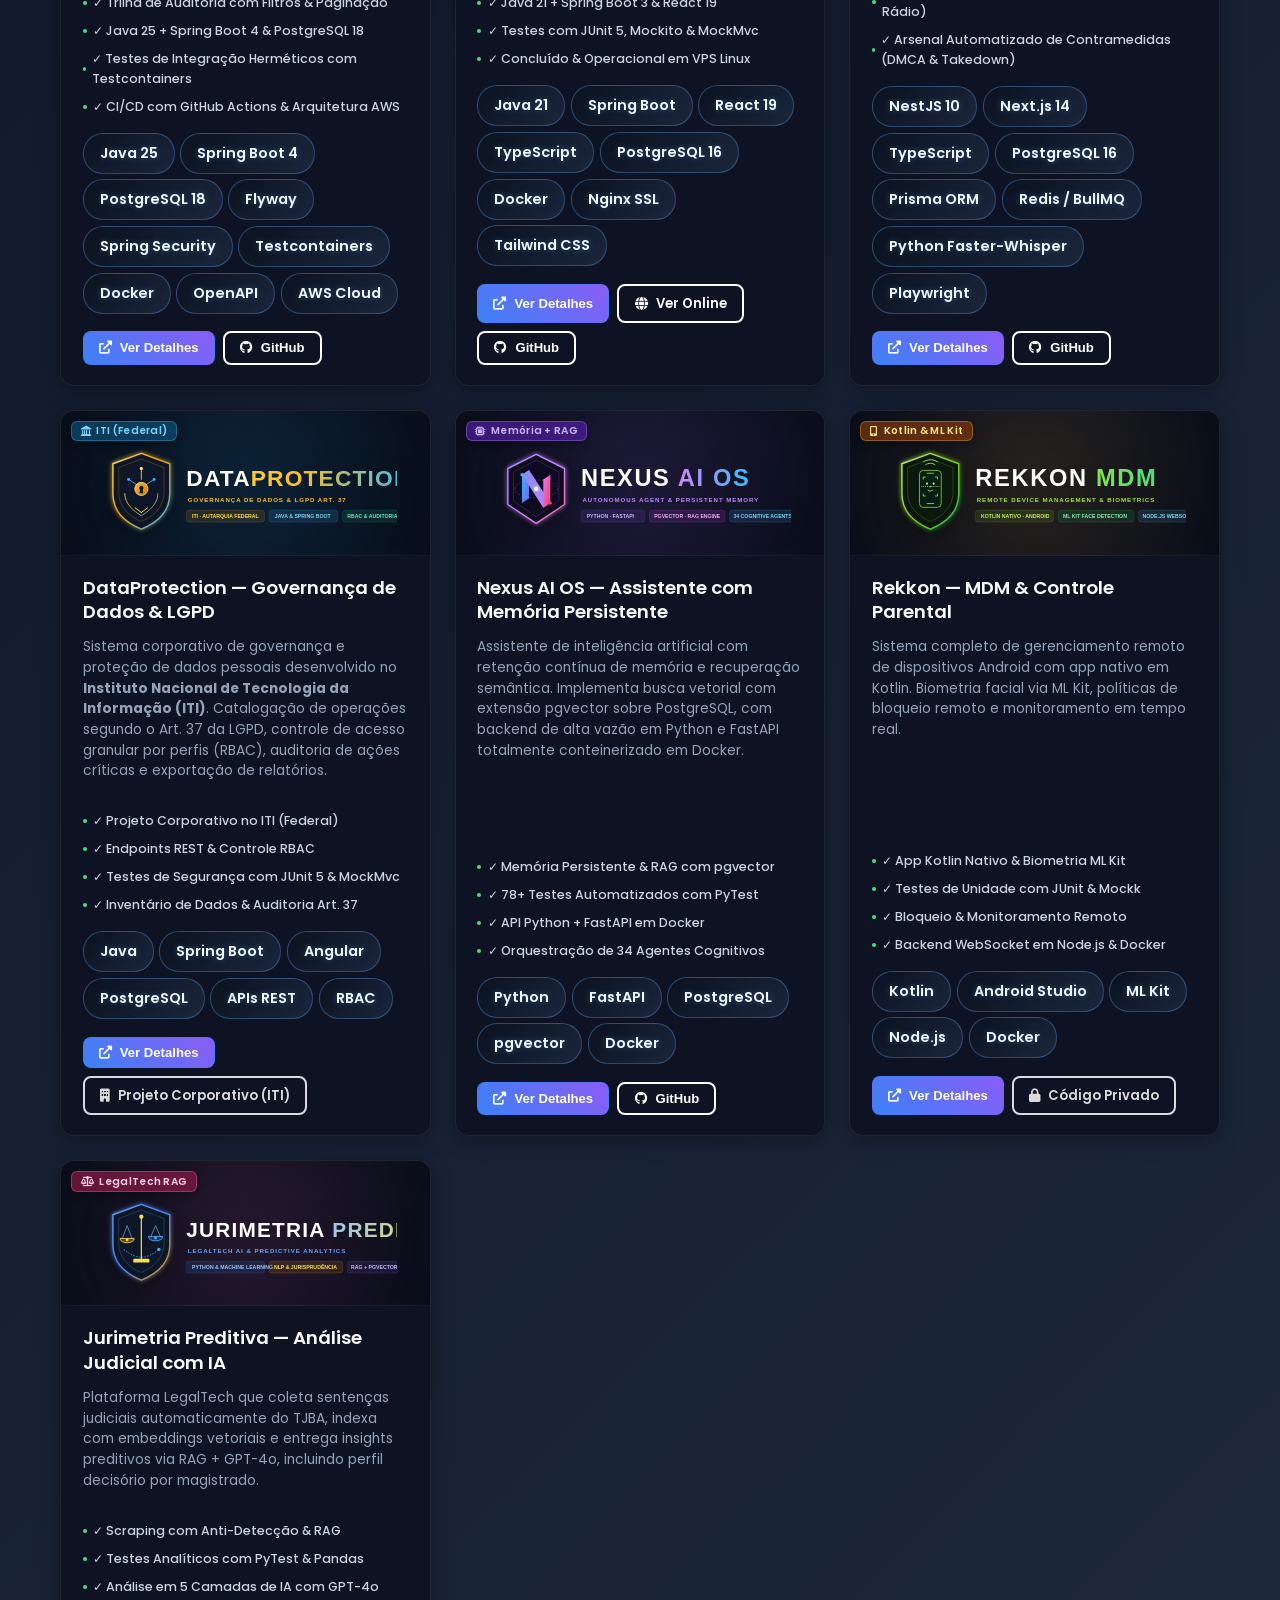
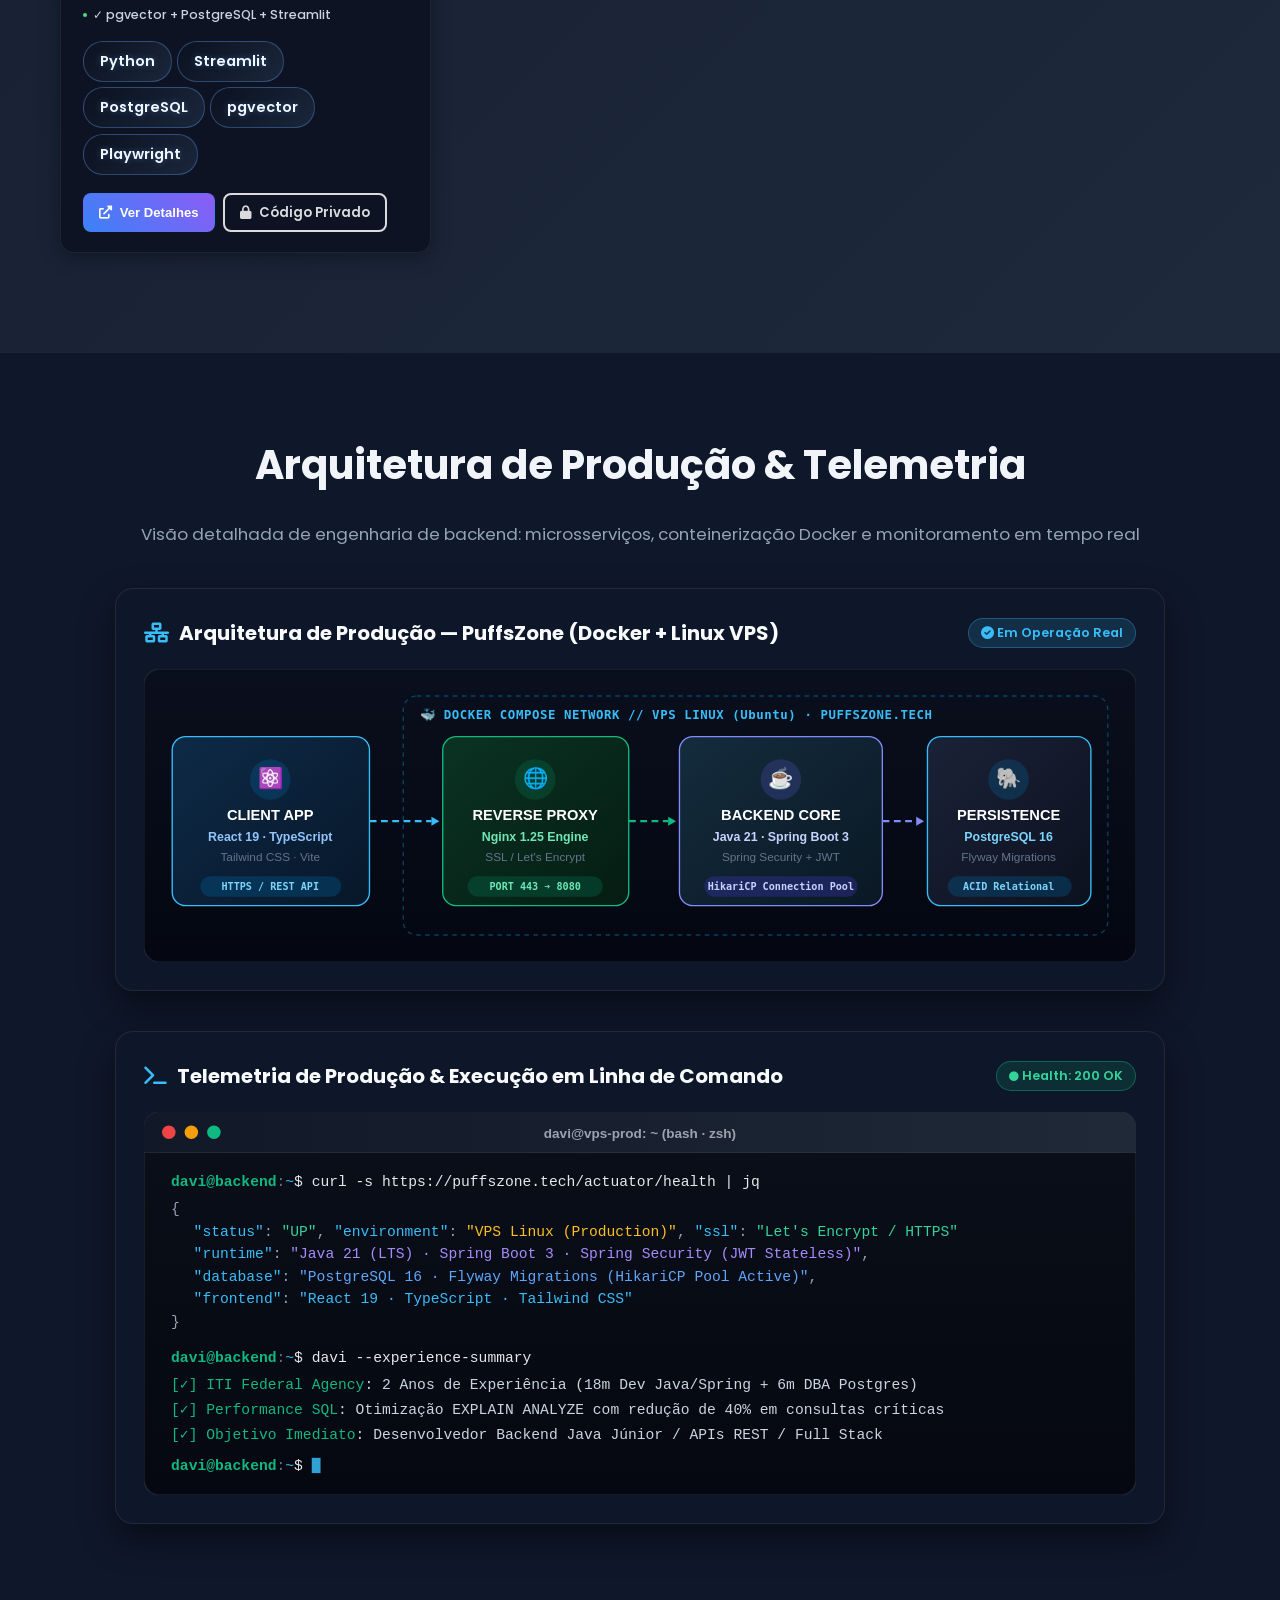
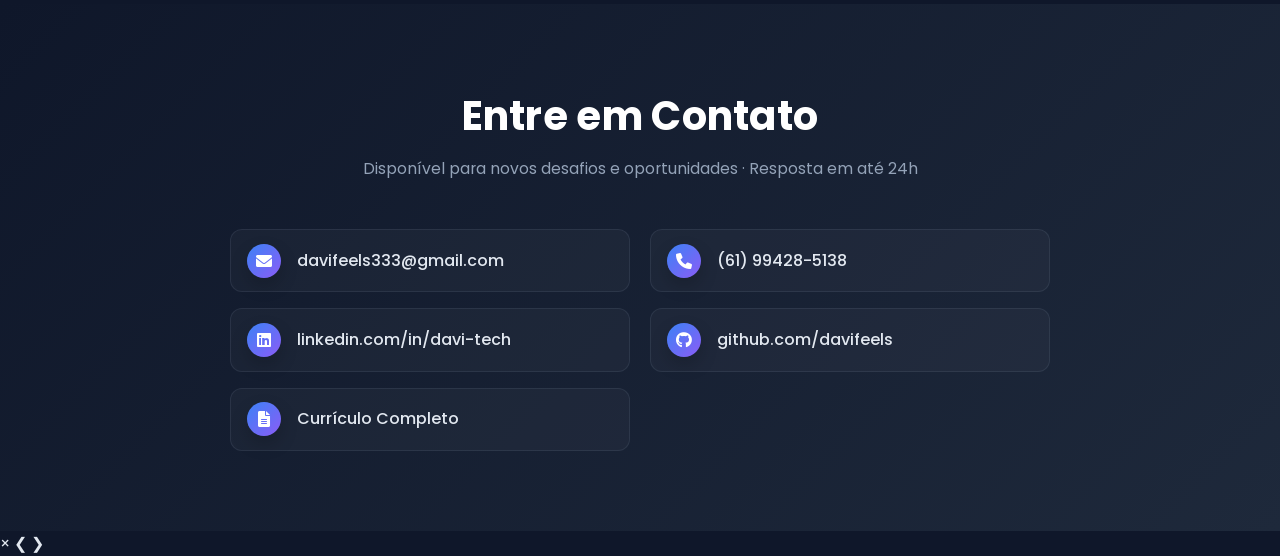
==== commit 92fd5a3d: "feat: expande Hero para 100% da tela, aprimora Terminal DevSecOps, ajusta foto de perfil e separa no" ====
--- a/index.html
+++ b/index.html
@@ -42,31 +42,44 @@
     <section id="home" class="hero">
         <div class="hero-container">
             <div class="hero-content">
-                <div class="profile-photo">
-                    <img src="assets/images/profile.jpg" alt="Davi Anderson" class="profile-img">
-                    <div class="profile-overlay">
-                        <i class="fas fa-terminal"></i>
-                    </div>
-                </div>
-                <div class="availability-badge executive">
-                    <span class="live-dot pulse-emerald"></span>
-                    <span class="badge-text">DISPONÍVEL PARA CONTRATAÇÃO · BACKEND JAVA JÚNIOR</span>
-                </div>
-                <h1 class="hero-title">
-                    Davi Anderson
-                    <span class="hero-title-sub">Backend Software Engineer</span>
-                </h1>
+                <!-- Identity Bar (Photo + Availability + Clear Credentials) -->
+                <div class="hero-identity-bar">
+                    <div class="profile-photo-wrap">
+                        <img src="assets/images/profile.jpg" alt="Davi Anderson" class="profile-img">
+                        <span class="avatar-status-badge" title="Disponível para contratação"><span class="live-dot pulse-emerald"></span></span>
+                    </div>
+                    <div class="identity-info">
+                        <div class="availability-badge executive">
+                            <span class="live-dot pulse-emerald"></span>
+                            <span class="badge-text">DISPONÍVEL PARA CONTRATAÇÃO</span>
+                        </div>
+                        <div class="identity-meta-chips">
+                            <span class="meta-tag"><i class="fas fa-landmark"></i> 24m ITI (Presidência da República)</span>
+                            <span class="meta-tag"><i class="fas fa-server"></i> VPS Linux em Produção</span>
+                        </div>
+                    </div>
+                </div>
+
+                <h1 class="hero-name">Davi Anderson</h1>
+                <div class="hero-role-wrapper">
+                    <h2 class="hero-role-title">Backend Software Engineer</h2>
+                    <span class="hero-role-badge"><i class="fab fa-java"></i> Java 25 &amp; Spring Boot 4</span>
+                </div>
+                
                 <p class="hero-subtitle">
-                    Java 25 &amp; Spring Boot 4 • Microsserviços &amp; APIs REST • PostgreSQL 18 • Testcontainers • Docker &amp; Cloud
+                    APIs RESTful de Alta Concorrência • PostgreSQL 18 • Testcontainers (Zero H2) • Cloud AWS &amp; Docker
                 </p>
+                
                 <p class="hero-description">
                     Especialista em construir APIs RESTful resilientes, microsserviços desacoplados e governança de dados. <strong>2 anos de experiência em autarquia federal (ITI / Presidência da República)</strong>, aplicando criptografia de Estado, LGPD, testes herméticos sem mocks em memória e sistemas ativos em produção Linux.
                 </p>
+                
                 <div class="hero-credentials">
                     <span class="cred-chip"><i class="fas fa-shield-halved"></i> 24m ITI (Presidência)</span>
                     <span class="cred-chip"><i class="fas fa-server"></i> Produção VPS Linux</span>
                     <span class="cred-chip"><i class="fas fa-vial"></i> Testcontainers (Zero H2)</span>
                 </div>
+                
                 <div class="hero-buttons">
                     <a href="#projects" class="btn btn-primary">
                         <i class="fas fa-cubes"></i> Ver Projetos
@@ -81,7 +94,7 @@
             </div>
             
             <div class="hero-visual">
-                <!-- Terminal Interativo Executivo -->
+                <!-- Terminal Interativo Executivo Cinema Grade -->
                 <div class="hero-terminal" id="heroTerminal">
                     <div class="terminal-header">
                         <div class="terminal-dots">
@@ -95,6 +108,9 @@
                             </button>
                             <button class="terminal-tab" data-tab="tab-vps" onclick="switchTerminalTab('tab-vps')">
                                 <i class="fas fa-server"></i> puffszone.service
+                            </button>
+                            <button class="terminal-tab" data-tab="tab-testcontainers" onclick="switchTerminalTab('tab-testcontainers')">
+                                <i class="fas fa-vial"></i> testcontainers.log
                             </button>
                             <button class="terminal-tab" data-tab="tab-iti" onclick="switchTerminalTab('tab-iti')">
                                 <i class="fas fa-shield-alt"></i> iti-governance.env
@@ -136,7 +152,21 @@
                             <div class="t-line t-cursor"><span class="t-prompt">$</span> <span class="blinking-cursor">█</span></div>
                         </div>
 
-                        <!-- Tab 3: ITI Federal Governance -->
+                        <!-- Tab 3: Testcontainers Execution -->
+                        <div class="terminal-pane" id="tab-testcontainers">
+                            <div class="t-line"><span class="t-prompt">$</span> <span class="t-cmd">./mvnw</span> -B clean verify -Dtest=AssetAuditIntegrationTests</div>
+                            <div class="t-line t-output">[INFO] Scanning for projects...</div>
+                            <div class="t-line t-output">[INFO] -------------------&lt; io.aegiscore:aegis-core &gt;-------------------</div>
+                            <div class="t-line t-output">[INFO] Running io.aegiscore.audit.AssetAuditIntegrationTests</div>
+                            <div class="t-line t-output"><span class="t-key">[INFO] 🐳 [postgres:18-alpine]</span> -&gt; Container started on port 32771</div>
+                            <div class="t-line t-output">[INFO] Flyway Database: PostgreSQL 18.0 - Applied: V1, V2</div>
+                            <div class="t-line t-output"><span class="t-success">[INFO] ✔ shouldPersistAuditOnlyAfterAssetRegistrationCommits() [PASSED]</span></div>
+                            <div class="t-line t-output">[INFO] Tests run: 24, Failures: 0, Errors: 0 (Zero Mocks in CI)</div>
+                            <div class="t-line t-output"><span class="t-success">[INFO] BUILD SUCCESS</span> [Total time: 8.420 s]</div>
+                            <div class="t-line t-cursor"><span class="t-prompt">$</span> <span class="blinking-cursor">█</span></div>
+                        </div>
+
+                        <!-- Tab 4: ITI Federal Governance -->
                         <div class="terminal-pane" id="tab-iti">
                             <div class="t-line"><span class="t-prompt">$</span> <span class="t-cmd">cat</span> /etc/iti/clearance.conf</div>
                             <div class="t-line t-comment"># Instituto Nacional de Tecnologia da Informação (ITI)</div>
@@ -148,6 +178,16 @@
                             <div class="t-line t-output"><span class="t-key">DATABASE_OPTIMIZATION</span>=<span class="t-num">"-40% Query Latency"</span></div>
                             <div class="t-line t-cursor"><span class="t-prompt">$</span> <span class="blinking-cursor">█</span></div>
                         </div>
+                    </div>
+
+                    <div class="terminal-footer">
+                        <span class="t-foot-item"><span class="mini-pulse"></span> <strong>P99:</strong> 22ms</span>
+                        <span class="t-foot-sep">•</span>
+                        <span class="t-foot-item"><i class="fab fa-docker"></i> Docker Engine: OK</span>
+                        <span class="t-foot-sep">•</span>
+                        <span class="t-foot-item"><i class="fas fa-database"></i> PostgreSQL 18</span>
+                        <span class="t-foot-sep">•</span>
+                        <span class="t-foot-item"><i class="fas fa-shield-alt" style="color:#10b981"></i> Zero H2 Mocks</span>
                     </div>
                 </div>
             </div>
--- a/styles.css
+++ b/styles.css
@@ -122,15 +122,22 @@
     transition: 0.3s;
 }
 
-/* Hero Section */
+/* ================================================================== */
+/* HERO SECTION (EXECUTIVE 100% FULL-WIDTH DASHBOARD)
+/* ================================================================== */
 .hero {
+    width: 100%;
     min-height: 100vh;
     display: flex;
     align-items: center;
     position: relative;
-    background: linear-gradient(135deg, #0f172a, #1e293b);
-    overflow-x: hidden; /* evita vazamento horizontal */
-    overflow-y: visible; /* deixa os cards visíveis na borda inferior */
+    background: radial-gradient(circle at 12% 18%, rgba(56, 189, 248, 0.13) 0%, transparent 45%),
+                radial-gradient(circle at 88% 82%, rgba(129, 140, 248, 0.12) 0%, transparent 45%),
+                linear-gradient(145deg, #090e17 0%, #0f172a 50%, #162032 100%);
+    padding-top: clamp(110px, 13vh, 140px);
+    padding-bottom: clamp(3rem, 5vh, 4.5rem);
+    overflow-x: hidden;
+    overflow-y: visible;
 }
 
 .hero::before {
@@ -141,39 +148,246 @@
     right: 0;
     bottom: 0;
     background: 
-        radial-gradient(circle at 20% 80%, rgba(59, 130, 246, 0.15) 0%, transparent 50%),
-        radial-gradient(circle at 80% 20%, rgba(139, 92, 246, 0.15) 0%, transparent 50%),
-        url('data:image/svg+xml,<svg xmlns="http://www.w3.org/2000/svg" viewBox="0 0 100 100"><defs><pattern id="grid" width="10" height="10" patternUnits="userSpaceOnUse"><path d="M 10 0 L 0 0 0 10" fill="none" stroke="rgba(96,165,250,0.1)" stroke-width="0.5"/></pattern></defs><rect width="100" height="100" fill="url(%23grid)"/></svg>');
-    opacity: 0.8;
+        radial-gradient(circle at 20% 80%, rgba(59, 130, 246, 0.12) 0%, transparent 50%),
+        radial-gradient(circle at 80% 20%, rgba(139, 92, 246, 0.12) 0%, transparent 50%),
+        url('data:image/svg+xml,<svg xmlns="http://www.w3.org/2000/svg" width="32" height="32" viewBox="0 0 32 32"><path d="M 32 0 L 0 0 0 32" fill="none" stroke="rgba(56,189,248,0.06)" stroke-width="1"/></svg>');
+    opacity: 0.9;
+    pointer-events: none;
 }
 
 .hero-container {
-    max-width: 1200px;
+    width: 100%;
+    max-width: 100%;
     margin: 0 auto;
-    padding: 0 20px;
+    padding: 0 clamp(1.5rem, 4.5vw, 5.5rem);
     display: grid;
-    grid-template-columns: 1fr 1fr;
-    gap: 4rem;
+    grid-template-columns: 1fr 1.12fr;
+    gap: clamp(2rem, 3.8vw, 4.8rem);
     align-items: center;
     position: relative;
-    z-index: 1;
+    z-index: 2;
 }
 
 .hero-content {
     color: white;
-    text-align: center;
+    text-align: left;
     display: flex;
     flex-direction: column;
-    align-items: center;
-}
-
+    align-items: flex-start;
+    width: 100%;
+}
+
+/* Identity Bar with Photo + Status */
+.hero-identity-bar {
+    display: flex;
+    align-items: center;
+    gap: 1.4rem;
+    margin-bottom: 1.5rem;
+    flex-wrap: wrap;
+    width: 100%;
+}
+
+.profile-photo-wrap {
+    position: relative;
+    width: 110px;
+    height: 110px;
+    flex-shrink: 0;
+    border-radius: 50%;
+    padding: 3.5px;
+    background: linear-gradient(135deg, #38bdf8 0%, #818cf8 50%, #10b981 100%);
+    box-shadow: 0 0 28px rgba(56, 189, 248, 0.4), 0 12px 30px rgba(0, 0, 0, 0.5);
+    transition: all 0.35s cubic-bezier(0.16, 1, 0.3, 1);
+}
+
+.profile-photo-wrap:hover {
+    transform: scale(1.05);
+    box-shadow: 0 0 38px rgba(56, 189, 248, 0.65), 0 16px 36px rgba(0, 0, 0, 0.6);
+}
+
+.profile-photo-wrap .profile-img {
+    width: 100%;
+    height: 100%;
+    border-radius: 50%;
+    object-fit: cover;
+    border: 3px solid #0f172a;
+    display: block;
+}
+
+.avatar-status-badge {
+    position: absolute;
+    bottom: 2px;
+    right: 2px;
+    width: 26px;
+    height: 26px;
+    border-radius: 50%;
+    background: #0f172a;
+    border: 2px solid #10b981;
+    display: flex;
+    align-items: center;
+    justify-content: center;
+    box-shadow: 0 0 12px rgba(16, 185, 129, 0.8);
+    z-index: 3;
+}
+
+.identity-info {
+    display: flex;
+    flex-direction: column;
+    gap: 0.55rem;
+    align-items: flex-start;
+}
+
+.availability-badge.executive {
+    display: inline-flex;
+    align-items: center;
+    gap: 0.55rem;
+    background: linear-gradient(135deg, rgba(16, 185, 129, 0.18) 0%, rgba(6, 182, 212, 0.12) 100%);
+    border: 1px solid rgba(16, 185, 129, 0.45);
+    box-shadow: 0 0 16px rgba(16, 185, 129, 0.22);
+    padding: 0.4rem 0.95rem;
+    border-radius: 9999px;
+}
+
+.badge-text {
+    font-size: 0.76rem;
+    font-weight: 700;
+    letter-spacing: 0.08em;
+    color: #34d399;
+}
+
+.identity-meta-chips {
+    display: flex;
+    gap: 0.5rem;
+    flex-wrap: wrap;
+}
+
+.meta-tag {
+    display: inline-flex;
+    align-items: center;
+    gap: 0.45rem;
+    background: rgba(15, 23, 42, 0.85);
+    border: 1px solid rgba(56, 189, 248, 0.22);
+    padding: 0.3rem 0.75rem;
+    border-radius: 6px;
+    font-size: 0.76rem;
+    font-weight: 500;
+    color: #cbd5e1;
+}
+
+.meta-tag i {
+    color: #38bdf8;
+    font-size: 0.8rem;
+}
+
+.hero-name,
 .hero-title {
-    font-size: 2.5rem;
+    font-size: clamp(2.6rem, 4.2vw, 4.2rem);
+    font-weight: 800;
+    color: #ffffff;
+    line-height: 1.08;
+    margin: 0 0 0.55rem 0;
+    letter-spacing: -0.025em;
+    hyphens: none !important;
+    word-break: keep-all !important;
+    white-space: normal;
+    display: block !important;
+    width: 100%;
+}
+
+.hero-role-wrapper {
+    display: flex;
+    align-items: center;
+    gap: 0.85rem;
+    margin-bottom: 0.95rem;
+    flex-wrap: wrap;
+    width: 100%;
+}
+
+.hero-role-title {
+    font-size: clamp(1.4rem, 2.3vw, 2.1rem);
     font-weight: 700;
-    margin-bottom: 1rem;
-    line-height: 1.2;
-    overflow-wrap: anywhere; /* evita texto saindo para fora */
-    hyphens: auto;
+    margin: 0;
+    line-height: 1.25;
+    background: linear-gradient(135deg, #38bdf8 0%, #818cf8 50%, #c084fc 100%);
+    -webkit-background-clip: text;
+    -webkit-text-fill-color: transparent;
+    background-clip: text;
+    letter-spacing: -0.015em;
+    hyphens: none !important;
+    word-break: keep-all !important;
+    display: inline-block;
+}
+
+.hero-role-badge {
+    display: inline-flex;
+    align-items: center;
+    gap: 0.45rem;
+    background: rgba(56, 189, 248, 0.12);
+    border: 1px solid rgba(56, 189, 248, 0.35);
+    color: #38bdf8;
+    padding: 0.3rem 0.85rem;
+    border-radius: 9999px;
+    font-size: 0.8rem;
+    font-weight: 700;
+    letter-spacing: 0.04em;
+    white-space: nowrap;
+}
+
+.hero-role-badge i {
+    color: #f59e0b;
+    font-size: 0.9rem;
+}
+
+.hero-subtitle {
+    font-size: 1.05rem;
+    color: #94a3b8;
+    font-weight: 500;
+    margin-bottom: 1.1rem;
+    line-height: 1.55;
+}
+
+.hero-description {
+    font-size: 1.02rem;
+    color: #cbd5e1;
+    line-height: 1.72;
+    margin-bottom: 1.45rem;
+    text-align: left;
+    max-width: 640px;
+}
+
+.hero-description strong {
+    color: #ffffff;
+    font-weight: 600;
+}
+
+.hero-credentials {
+    display: flex;
+    flex-wrap: wrap;
+    gap: 0.55rem;
+    margin-bottom: 1.75rem;
+}
+
+.cred-chip {
+    display: inline-flex;
+    align-items: center;
+    gap: 0.45rem;
+    background: rgba(15, 23, 42, 0.85);
+    border: 1px solid rgba(56, 189, 248, 0.25);
+    padding: 0.4rem 0.85rem;
+    border-radius: 9999px;
+    font-size: 0.8rem;
+    font-weight: 600;
+    color: #e2e8f0;
+}
+
+.cred-chip i {
+    color: #38bdf8;
+    font-size: 0.85rem;
+}
+
+.hero-buttons {
+    display: flex;
+    gap: 1rem;
+    flex-wrap: wrap;
 }
 
 .gradient-text {
@@ -181,24 +395,6 @@
     -webkit-background-clip: text;
     -webkit-text-fill-color: transparent;
     background-clip: text;
-}
-
-.hero-subtitle {
-    font-size: 1.2rem;
-    margin-bottom: 1rem;
-    opacity: 0.9;
-}
-
-.hero-location {
-    font-size: 1rem;
-    margin-bottom: 2rem;
-    opacity: 0.8;
-    color: #cbd5e1;
-}
-
-.hero-buttons {
-    display: flex;
-    gap: 1rem;
 }
 
 .btn {
@@ -253,9 +449,9 @@
     display: flex;
     flex-direction: column;
     align-items: center;
+    justify-content: center;
+    width: 100%;
     position: relative;
-    min-height: 450px;
-    justify-content: center;
 }
 
 /* Profile corner não é mais necessário - foto integrada no hero-content */
@@ -2679,208 +2875,140 @@
 
 
 /* ================================================================== */
-/* WORLD-CLASS UPGRADE: HERO TELEMETRY TERMINAL & BENTO GRID
-/* ================================================================== */
-
-/* Hero Alignment & Visual Layout */
-@media (min-width: 992px) {
-    .hero-container {
-        grid-template-columns: 1.05fr 0.95fr !important;
-        gap: 3rem !important;
-        align-items: center !important;
-    }
-    .hero-content {
-        align-items: flex-start !important;
-        text-align: left !important;
-    }
-    .hero-content .profile-photo {
-        margin: 0 0 1.25rem 0 !important;
-    }
-}
-
-.availability-badge.executive {
-    background: linear-gradient(135deg, rgba(16, 185, 129, 0.18) 0%, rgba(6, 182, 212, 0.12) 100%) !important;
-    border: 1px solid rgba(16, 185, 129, 0.45) !important;
-    box-shadow: 0 0 15px rgba(16, 185, 129, 0.2) !important;
-    padding: 0.45rem 1rem !important;
-    border-radius: 9999px !important;
-    margin-bottom: 1.25rem !important;
-}
-
-.pulse-emerald {
-    display: inline-block;
-    width: 9px;
-    height: 9px;
-    border-radius: 50%;
-    background: #10b981;
-    box-shadow: 0 0 12px #10b981;
-    animation: livePulseDot 1.6s infinite;
-}
-
-.hero-title-sub {
-    display: block;
-    font-size: 1.25rem;
-    font-weight: 600;
-    color: #38bdf8;
-    margin-top: 0.35rem;
-    letter-spacing: -0.3px;
-}
-
-.hero-description {
-    font-size: 1.02rem;
-    color: #cbd5e1;
-    line-height: 1.7;
-    margin: 1.1rem 0 1.35rem 0;
-    text-align: left;
-}
-
-.hero-description strong {
-    color: #ffffff;
-    font-weight: 600;
-}
-
-.hero-credentials {
-    display: flex;
-    flex-wrap: wrap;
-    gap: 0.5rem;
-    margin-bottom: 1.75rem;
-}
-
-.cred-chip {
-    display: inline-flex;
-    align-items: center;
-    gap: 0.45rem;
-    background: rgba(15, 23, 42, 0.85);
-    border: 1px solid rgba(56, 189, 248, 0.25);
-    padding: 0.4rem 0.85rem;
-    border-radius: 9999px;
-    font-size: 0.8rem;
-    font-weight: 600;
-    color: #e2e8f0;
-}
-
-.cred-chip i {
-    color: #38bdf8;
-    font-size: 0.85rem;
-}
-
-.btn-ghost {
-    background: rgba(15, 23, 42, 0.6) !important;
-    color: #f1f5f9 !important;
-    border: 1px solid rgba(255, 255, 255, 0.2) !important;
-    backdrop-filter: blur(8px);
-}
-
-.btn-ghost:hover {
-    background: rgba(56, 189, 248, 0.12) !important;
-    border-color: #38bdf8 !important;
-    color: #38bdf8 !important;
-    transform: translateY(-2px);
-    box-shadow: 0 8px 20px rgba(56, 189, 248, 0.25);
-}
-
-/* ================================================================== */
 /* HERO TELEMETRY TERMINAL (UNIX / DEVOPS COMMAND CENTER)
 /* ================================================================== */
+.hero-visual {
+    display: flex;
+    flex-direction: column;
+    align-items: center;
+    width: 100%;
+    position: relative;
+}
+
 .hero-terminal {
     width: 100%;
-    max-width: 560px;
-    background: #090d16;
+    max-width: 100%;
+    background: #070b13;
     border: 1px solid rgba(56, 189, 248, 0.35);
     border-radius: 14px;
-    box-shadow: 0 24px 60px rgba(0, 0, 0, 0.8), 0 0 35px rgba(56, 189, 248, 0.16);
+    box-shadow: 0 25px 60px -12px rgba(0, 0, 0, 0.9), 0 0 35px rgba(56, 189, 248, 0.16);
     overflow: hidden;
-    font-family: 'JetBrains Mono', 'Fira Code', 'Consolas', monospace;
-    transition: all 0.3s ease;
+    font-family: 'JetBrains Mono', 'Fira Code', 'Cascadia Code', 'Consolas', monospace;
+    transition: all 0.3s cubic-bezier(0.16, 1, 0.3, 1);
 }
 
 .hero-terminal:hover {
     border-color: rgba(56, 189, 248, 0.55);
-    box-shadow: 0 28px 70px rgba(0, 0, 0, 0.85), 0 0 45px rgba(56, 189, 248, 0.24);
+    box-shadow: 0 30px 75px -10px rgba(0, 0, 0, 0.94), 0 0 50px rgba(56, 189, 248, 0.26);
 }
 
 .terminal-header {
-    background: #0f172a;
+    background: #0d1424;
     border-bottom: 1px solid rgba(255, 255, 255, 0.08);
-    padding: 0.65rem 1rem;
+    padding: 0.75rem 1.15rem;
     display: flex;
     align-items: center;
     justify-content: space-between;
-    gap: 0.5rem;
+    gap: 0.75rem;
+    flex-wrap: wrap;
 }
 
 .terminal-dots {
     display: flex;
-    gap: 6px;
+    gap: 7px;
+    align-items: center;
 }
 
 .t-dot {
-    width: 11px;
-    height: 11px;
+    width: 12px;
+    height: 12px;
     border-radius: 50%;
     display: inline-block;
 }
 
-.dot-red { background: #ef4444; }
-.dot-yellow { background: #f59e0b; }
-.dot-green { background: #10b981; }
+.dot-red {
+    background: #ef4444;
+    box-shadow: 0 0 8px rgba(239, 68, 68, 0.6);
+}
+
+.dot-yellow {
+    background: #f59e0b;
+    box-shadow: 0 0 8px rgba(245, 158, 11, 0.6);
+}
+
+.dot-green {
+    background: #10b981;
+    box-shadow: 0 0 8px rgba(16, 185, 129, 0.6);
+}
 
 .terminal-tabs {
     display: flex;
-    gap: 4px;
+    gap: 6px;
     overflow-x: auto;
+    scrollbar-width: none;
+}
+
+.terminal-tabs::-webkit-scrollbar {
+    display: none;
 }
 
 .terminal-tab {
-    background: transparent;
-    border: none;
-    color: #64748b;
+    background: rgba(255, 255, 255, 0.03);
+    border: 1px solid rgba(255, 255, 255, 0.06);
+    color: #94a3b8;
     font-family: inherit;
-    font-size: 0.74rem;
+    font-size: 0.76rem;
     font-weight: 600;
-    padding: 0.3rem 0.65rem;
+    padding: 0.35rem 0.75rem;
     border-radius: 6px;
     cursor: pointer;
     display: inline-flex;
     align-items: center;
-    gap: 0.35rem;
+    gap: 0.4rem;
     transition: all 0.2s ease;
     white-space: nowrap;
 }
 
 .terminal-tab:hover {
-    color: #e2e8f0;
-    background: rgba(255, 255, 255, 0.05);
+    color: #f1f5f9;
+    background: rgba(56, 189, 248, 0.08);
+    border-color: rgba(56, 189, 248, 0.25);
 }
 
 .terminal-tab.active {
     color: #38bdf8;
-    background: rgba(56, 189, 248, 0.12);
-    border: 1px solid rgba(56, 189, 248, 0.25);
+    background: rgba(56, 189, 248, 0.14);
+    border: 1px solid rgba(56, 189, 248, 0.4);
+    box-shadow: 0 0 12px rgba(56, 189, 248, 0.2);
 }
 
 .terminal-copy-btn {
-    background: transparent;
-    border: none;
-    color: #64748b;
+    background: rgba(255, 255, 255, 0.04);
+    border: 1px solid rgba(255, 255, 255, 0.08);
+    color: #94a3b8;
     cursor: pointer;
     font-size: 0.85rem;
-    padding: 0.3rem 0.5rem;
-    border-radius: 4px;
+    padding: 0.35rem 0.65rem;
+    border-radius: 6px;
     transition: all 0.2s ease;
+    display: inline-flex;
+    align-items: center;
+    justify-content: center;
 }
 
 .terminal-copy-btn:hover {
-    color: #f8fafc;
-    background: rgba(255, 255, 255, 0.1);
+    color: #38bdf8;
+    background: rgba(56, 189, 248, 0.15);
+    border-color: rgba(56, 189, 248, 0.4);
 }
 
 .terminal-body {
-    padding: 1.25rem 1.35rem;
-    min-height: 290px;
-    font-size: 0.82rem;
-    line-height: 1.65;
+    padding: 1.35rem 1.6rem;
+    min-height: 330px;
+    font-size: 0.84rem;
+    line-height: 1.72;
     color: #e2e8f0;
+    background: #070b13;
 }
 
 .terminal-pane {
@@ -2905,7 +3033,7 @@
 .t-prompt {
     color: #38bdf8;
     font-weight: 700;
-    margin-right: 0.35rem;
+    margin-right: 0.45rem;
 }
 
 .t-cmd {
@@ -2947,6 +3075,75 @@
 @keyframes cursorBlink {
     0%, 49% { opacity: 1; }
     50%, 100% { opacity: 0; }
+}
+
+.terminal-footer {
+    background: #0a0f1d;
+    border-top: 1px solid rgba(255, 255, 255, 0.07);
+    padding: 0.7rem 1.4rem;
+    display: flex;
+    align-items: center;
+    justify-content: space-between;
+    font-size: 0.75rem;
+    color: #94a3b8;
+    flex-wrap: wrap;
+    gap: 0.5rem;
+}
+
+.t-foot-item {
+    display: inline-flex;
+    align-items: center;
+    gap: 0.4rem;
+    font-weight: 500;
+}
+
+.t-foot-sep {
+    color: rgba(255, 255, 255, 0.18);
+}
+
+.mini-pulse {
+    display: inline-block;
+    width: 7px;
+    height: 7px;
+    border-radius: 50%;
+    background: #10b981;
+    box-shadow: 0 0 8px #10b981;
+    animation: livePulseDot 1.6s infinite;
+}
+
+/* Hero Responsive Override */
+@media (max-width: 1024px) {
+    .hero {
+        padding-top: 110px !important;
+        padding-bottom: 3.5rem !important;
+    }
+    .hero-container {
+        grid-template-columns: 1fr !important;
+        gap: 2.8rem !important;
+        padding: 0 1.5rem !important;
+    }
+    .hero-content {
+        align-items: center !important;
+        text-align: center !important;
+    }
+    .hero-identity-bar {
+        justify-content: center !important;
+    }
+    .identity-info {
+        align-items: center !important;
+    }
+    .hero-description {
+        text-align: center !important;
+    }
+    .hero-credentials {
+        justify-content: center !important;
+    }
+    .hero-buttons {
+        justify-content: center !important;
+    }
+    .hero-terminal {
+        max-width: 100% !important;
+    }
 }
 
 /* ================================================================== */
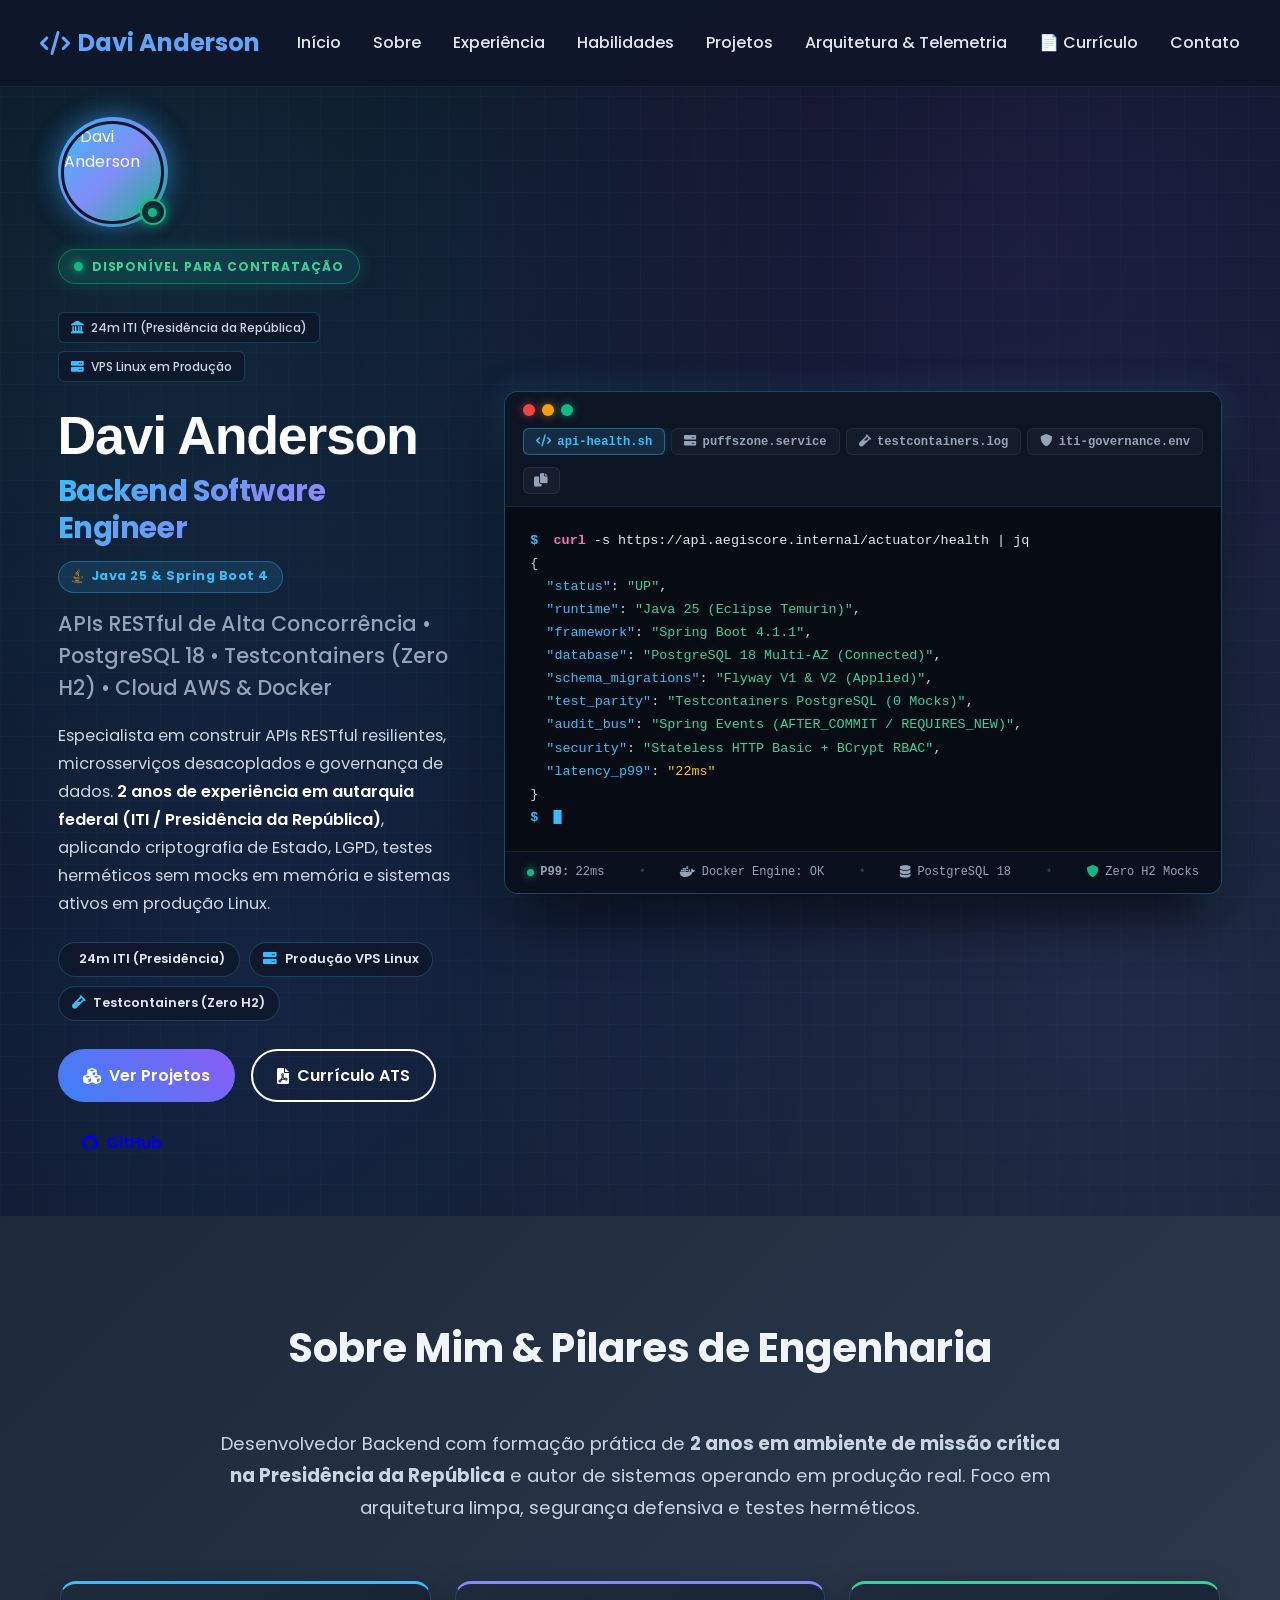
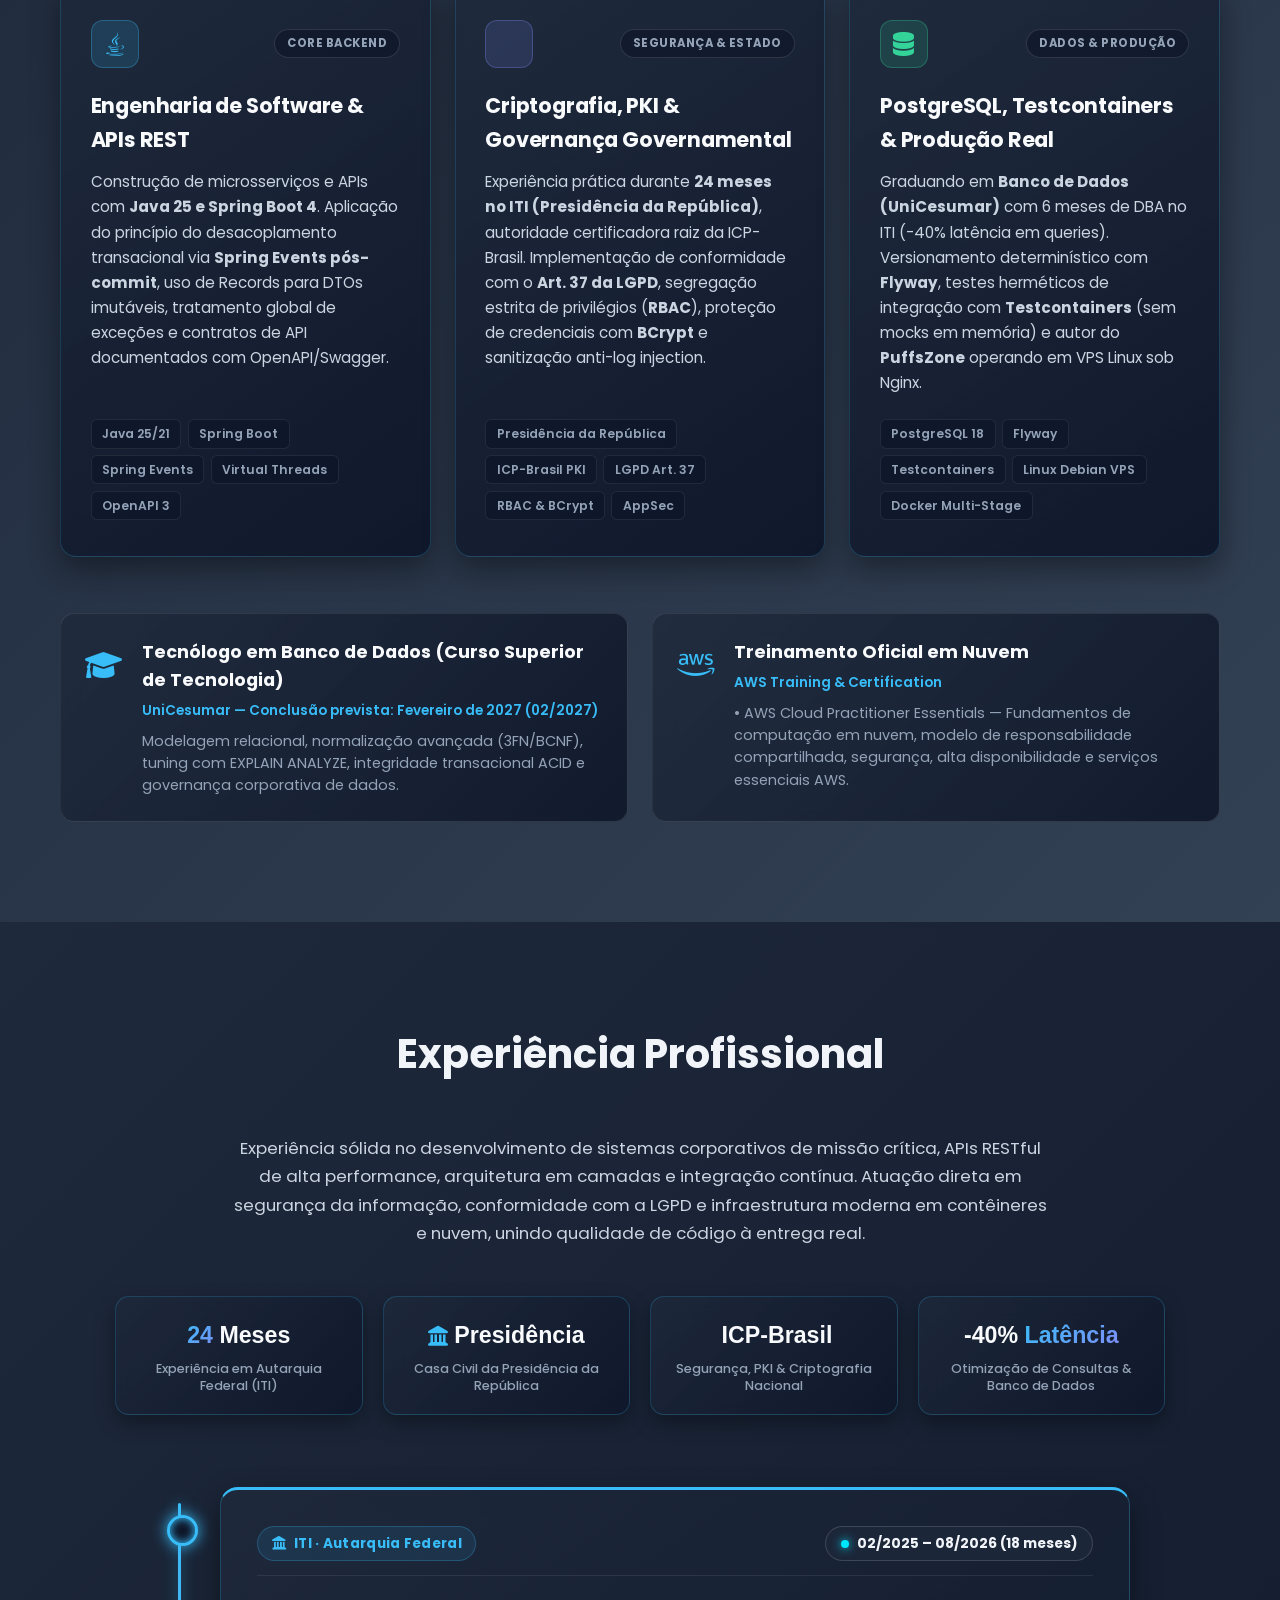
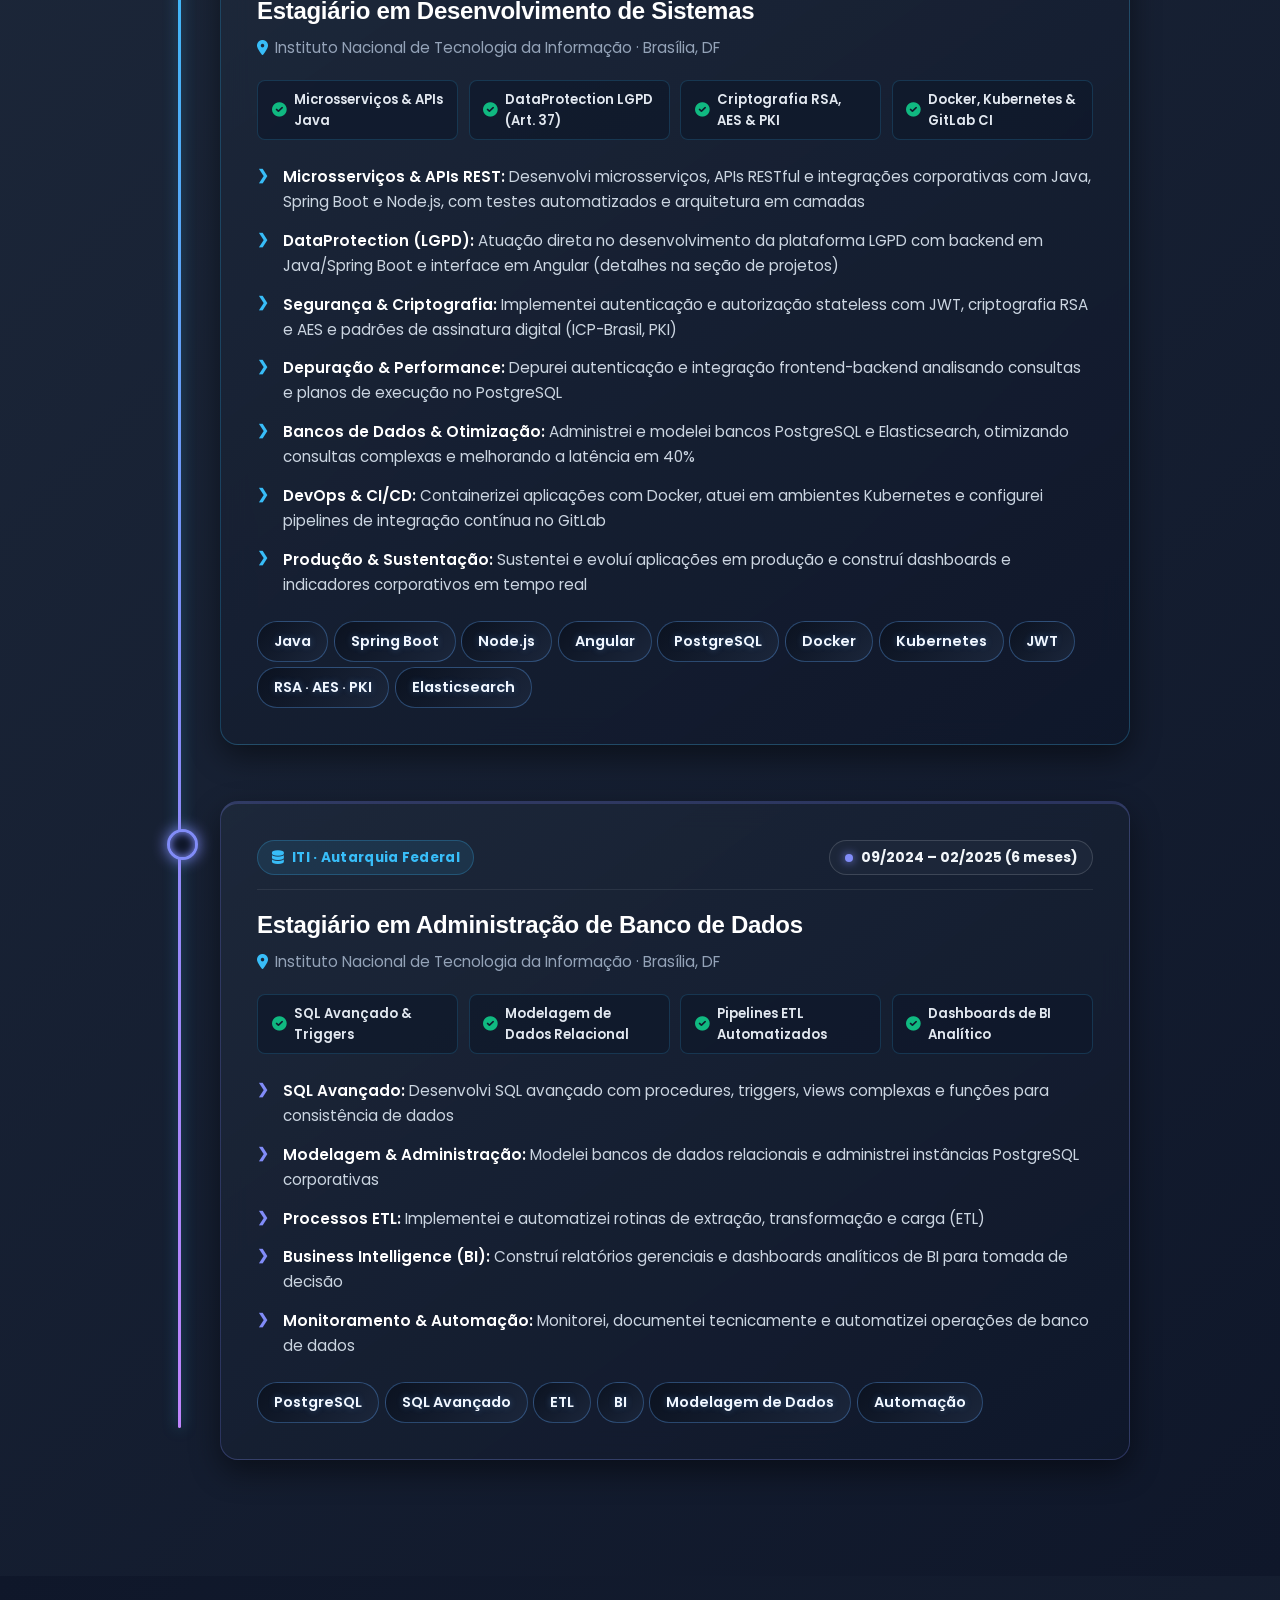
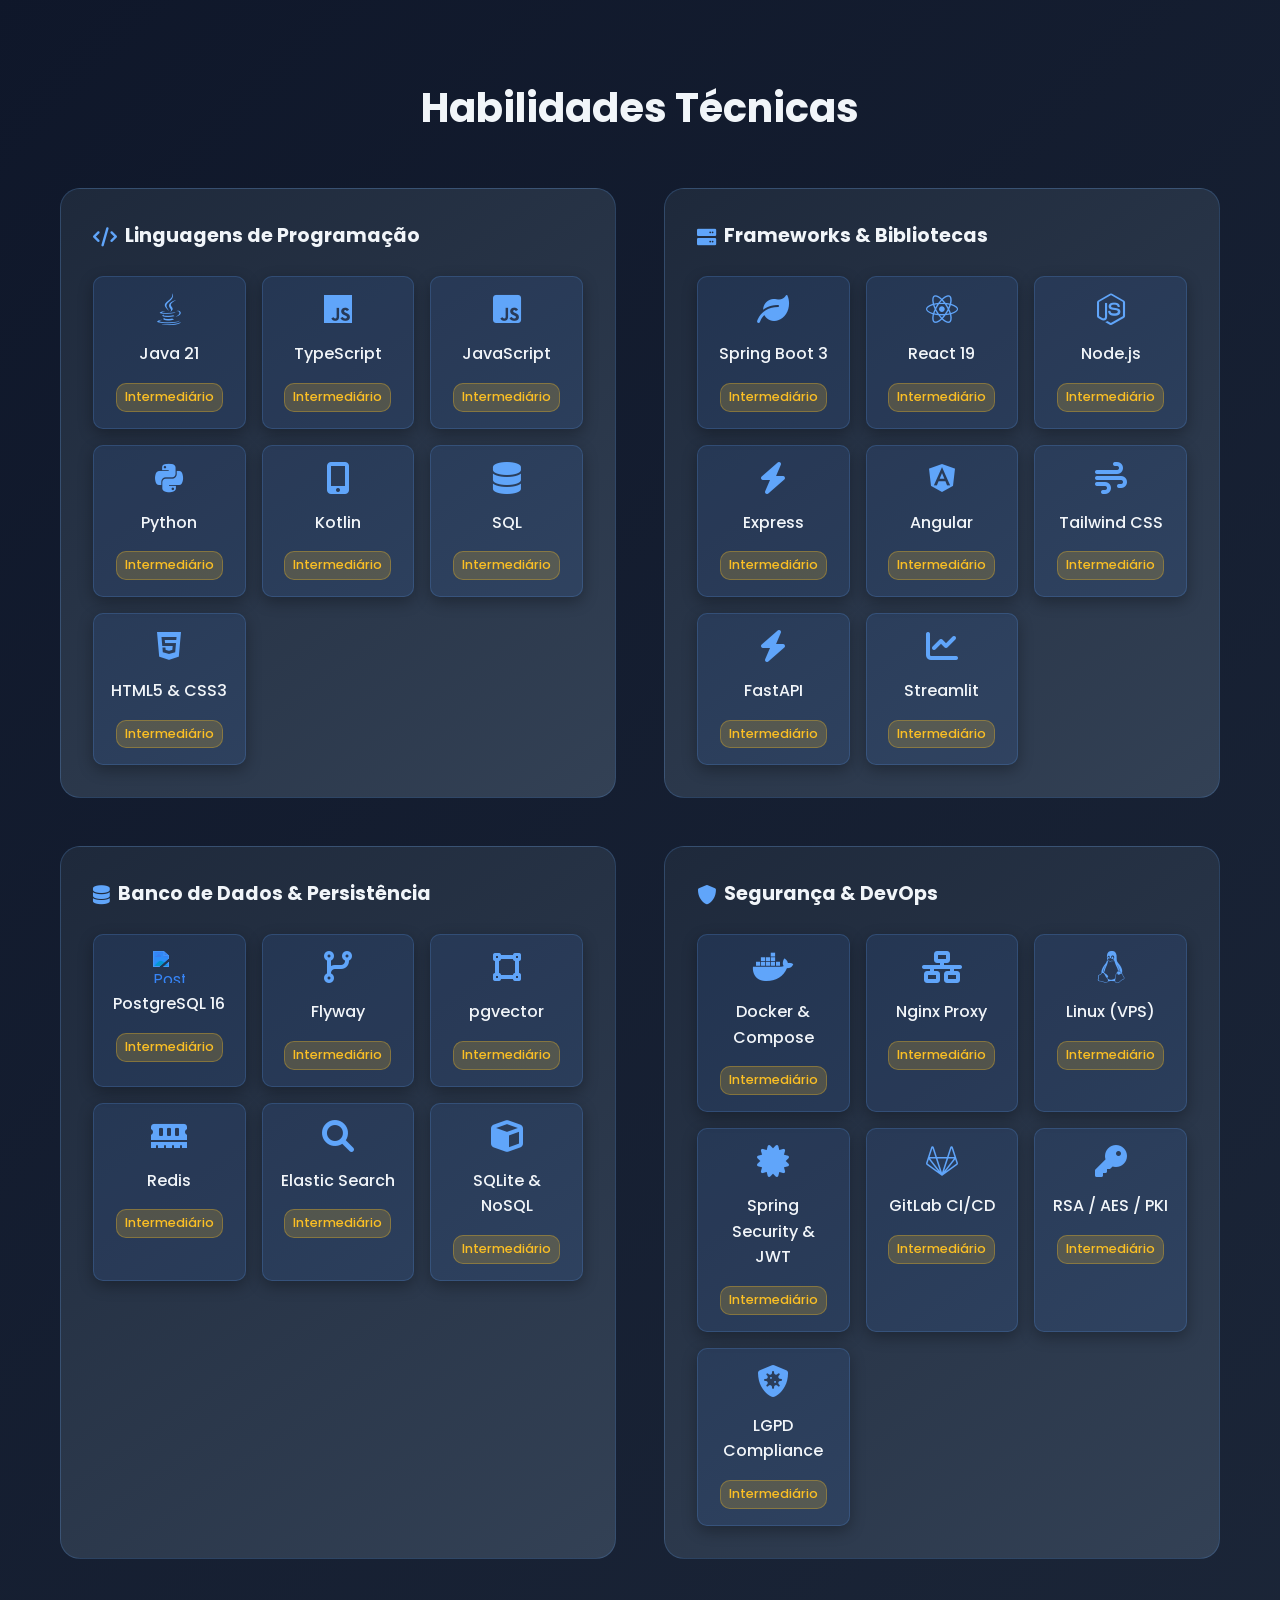
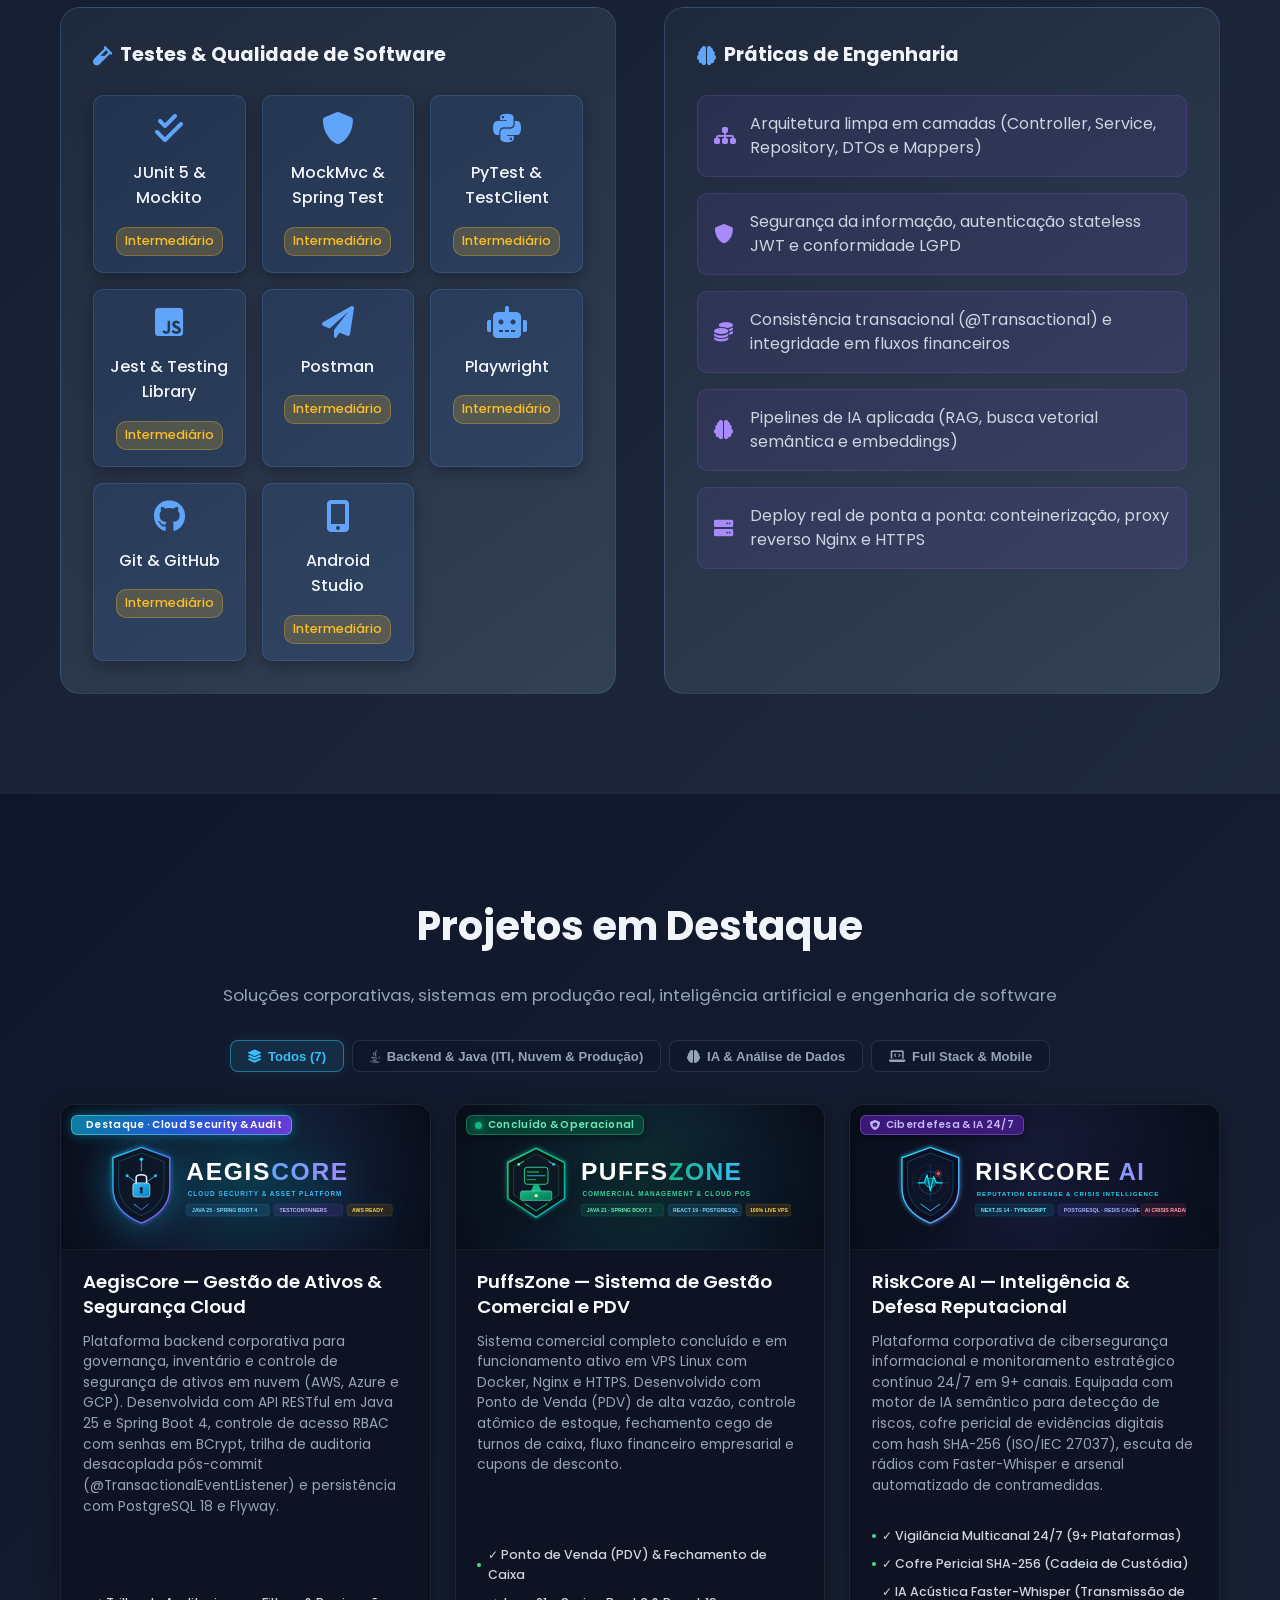
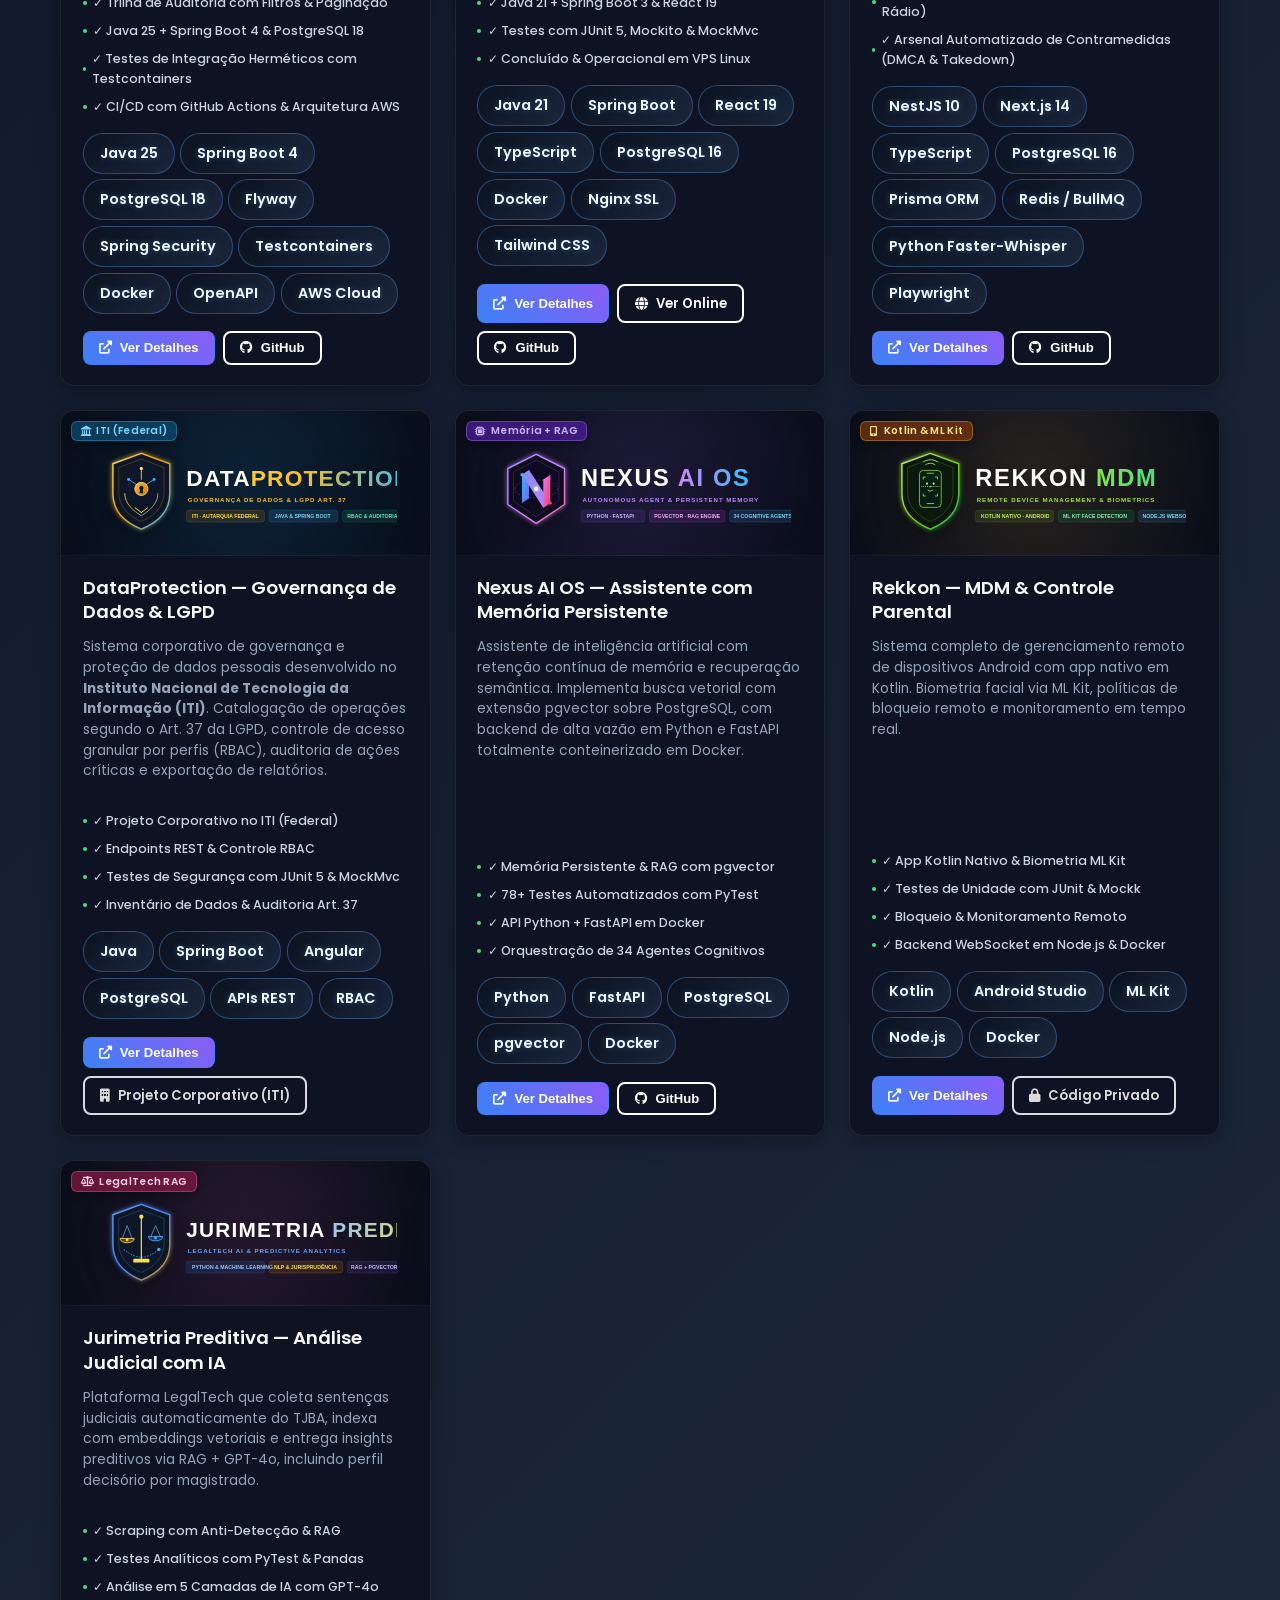
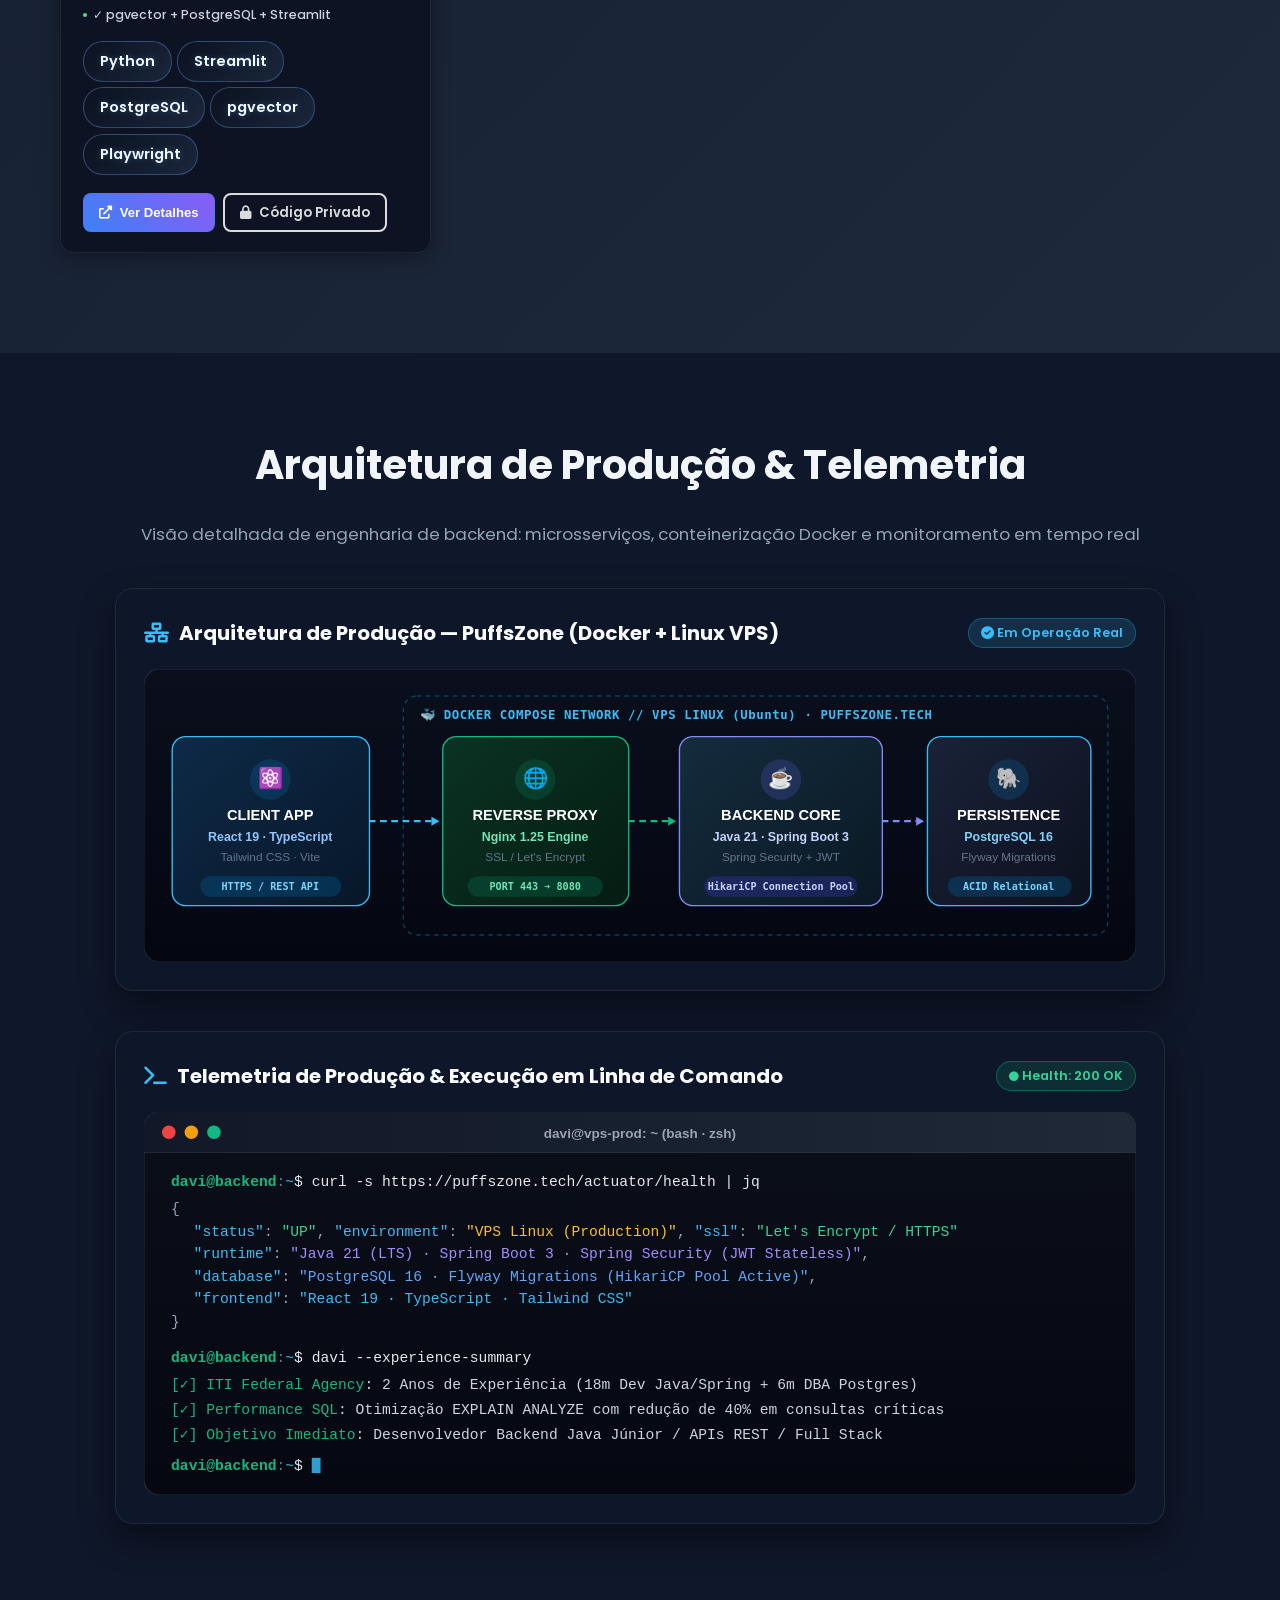
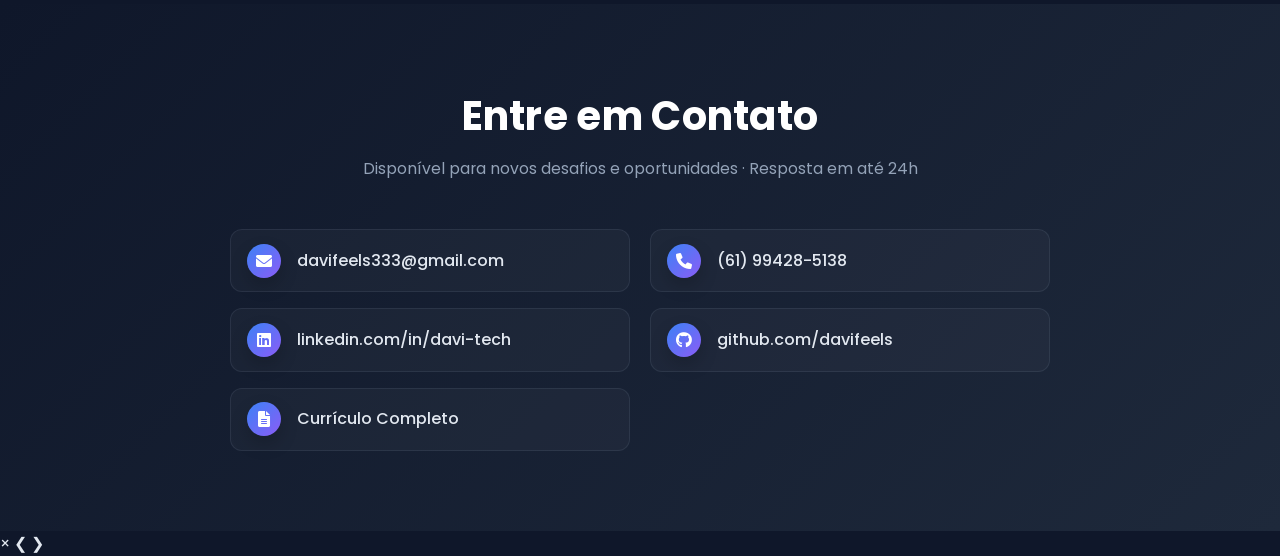
==== commit 42ff20ad: "fix(about): equilibra descricao de graduacao com especializacoes AWS" ====
--- a/index.html
+++ b/index.html
@@ -268,15 +268,15 @@
                     <div class="edu-info">
                         <h4>Tecnólogo em Banco de Dados (Curso Superior de Tecnologia)</h4>
                         <span class="edu-inst">UniCesumar — Conclusão prevista: Fevereiro de 2027 (02/2027)</span>
-                        <p class="edu-desc">Modelagem relacional, otimização de consultas SQL, integridade transacional ACID e governança de dados corporativos.</p>
+                        <p class="edu-desc">Modelagem relacional, normalização avançada (3FN/BCNF), tuning com EXPLAIN ANALYZE, integridade transacional ACID e governança corporativa de dados.</p>
                     </div>
                 </div>
                 <div class="education-card">
                     <div class="edu-icon"><i class="fab fa-aws"></i></div>
                     <div class="edu-info">
-                        <h4>Especializações Oficiais &amp; Certificações em Nuvem</h4>
+                        <h4>Treinamento Oficial em Nuvem</h4>
                         <span class="edu-inst">AWS Training &amp; Certification</span>
-                        <p class="edu-desc">• AWS Cloud Practitioner Essentials | • Amazon API Gateway for Serverless Applications | • Containers, Docker &amp; Kubernetes | • Security &amp; Compliance for AI Solutions.</p>
+                        <p class="edu-desc">• AWS Cloud Practitioner Essentials — Fundamentos de computação em nuvem, modelo de responsabilidade compartilhada, segurança, alta disponibilidade e serviços essenciais AWS.</p>
                     </div>
                 </div>
             </div>
@@ -729,7 +729,7 @@
                 <div class="project-card" data-project="riskcore" data-category="ai fullstack backend">
                     <div class="project-image">
                         <div class="card-status-pill status-ai"><i class="fas fa-shield-virus"></i> Ciberdefesa &amp; IA 24/7</div>
-                        <img src="assets/logorisk.png" alt="RiskCore AI logo">
+                        <img src="assets/riskcore.svg" alt="RiskCore AI logo">
                     </div>
                     <div class="project-content">
                         <h3>RiskCore AI — Inteligência &amp; Defesa Reputacional</h3>
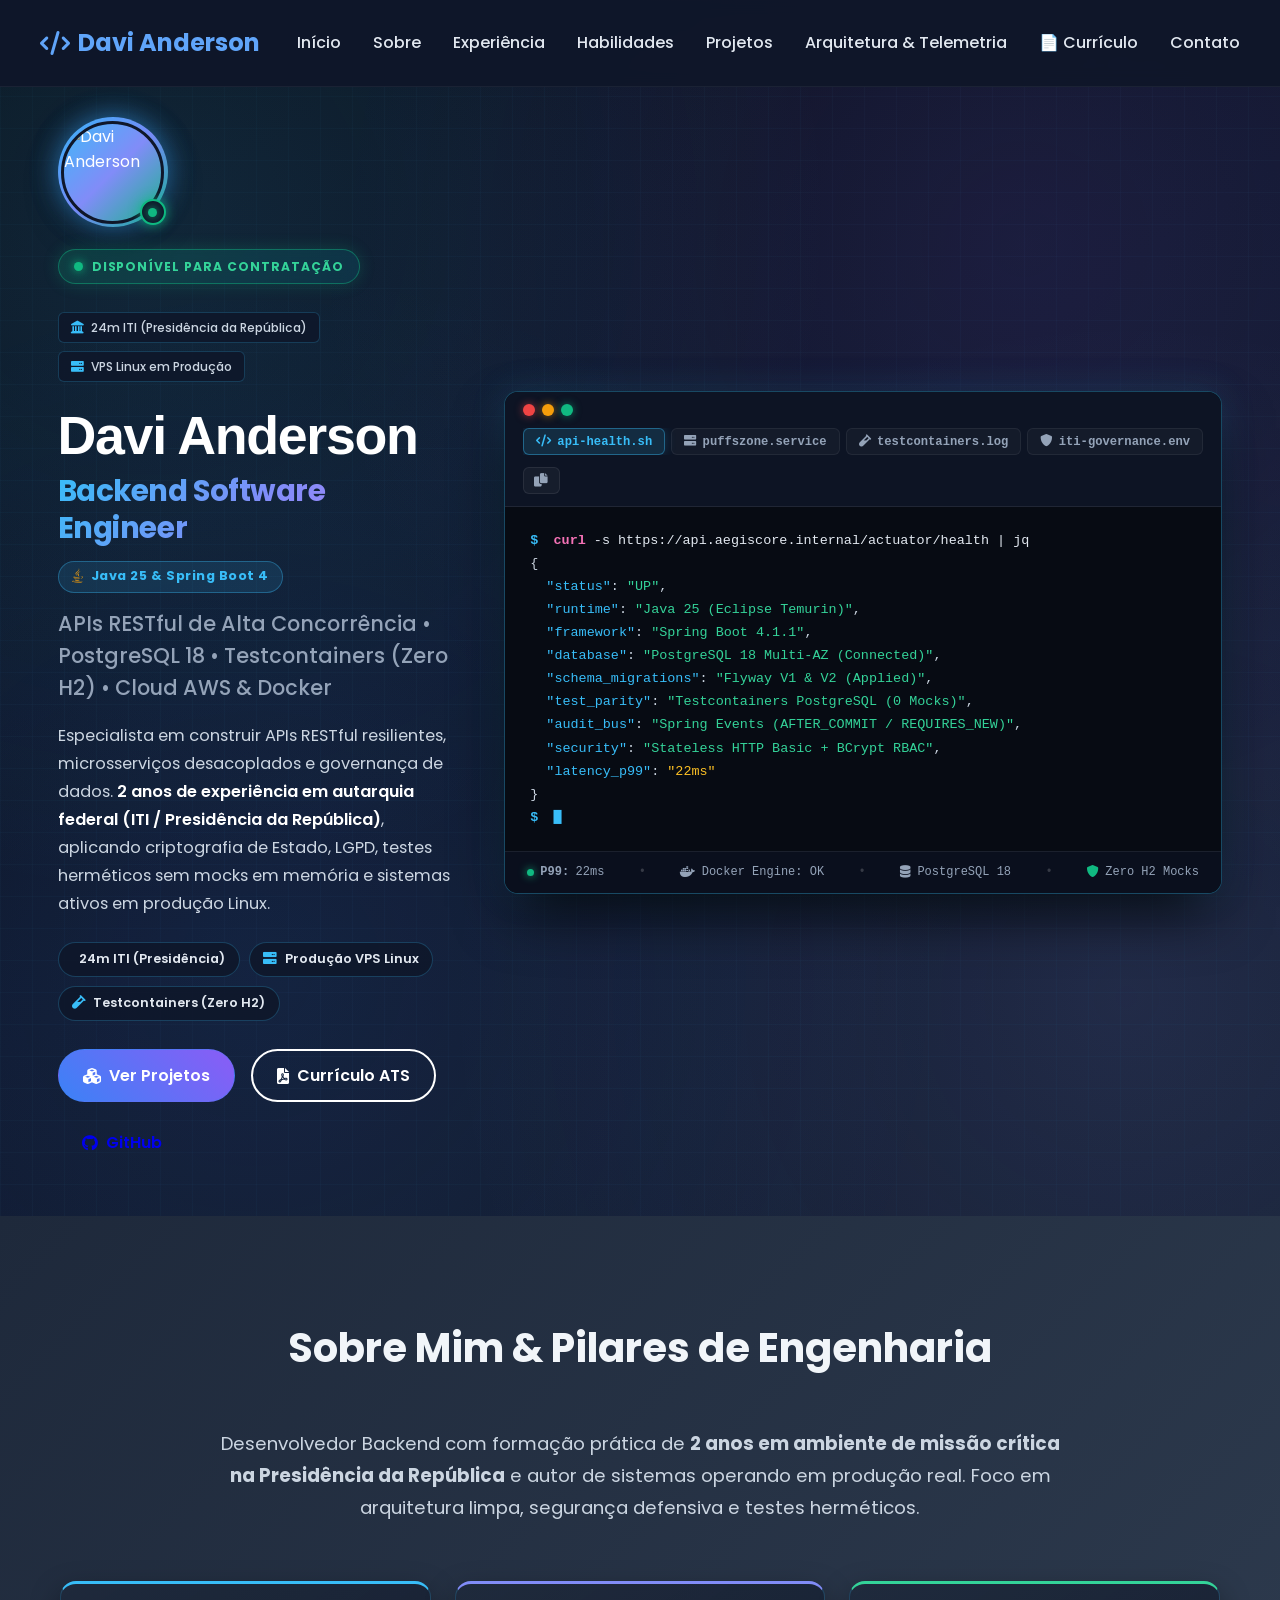
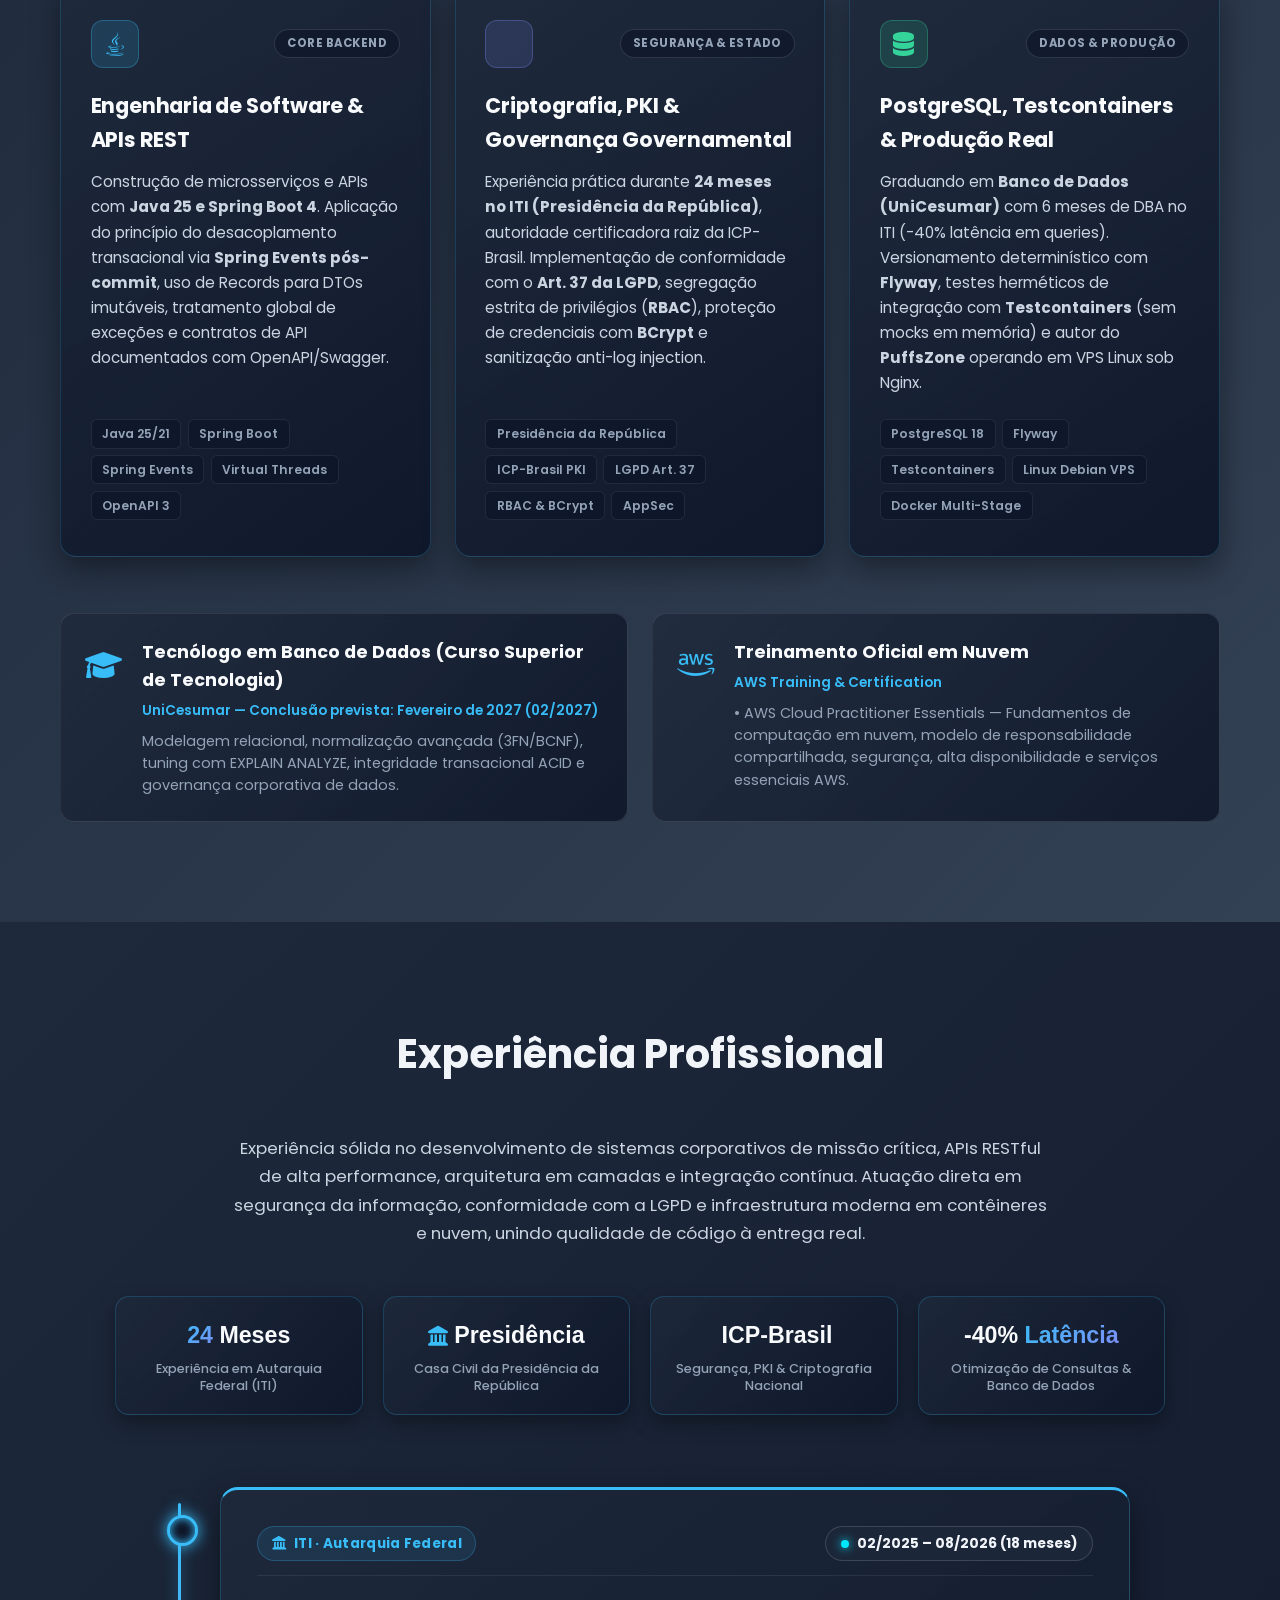
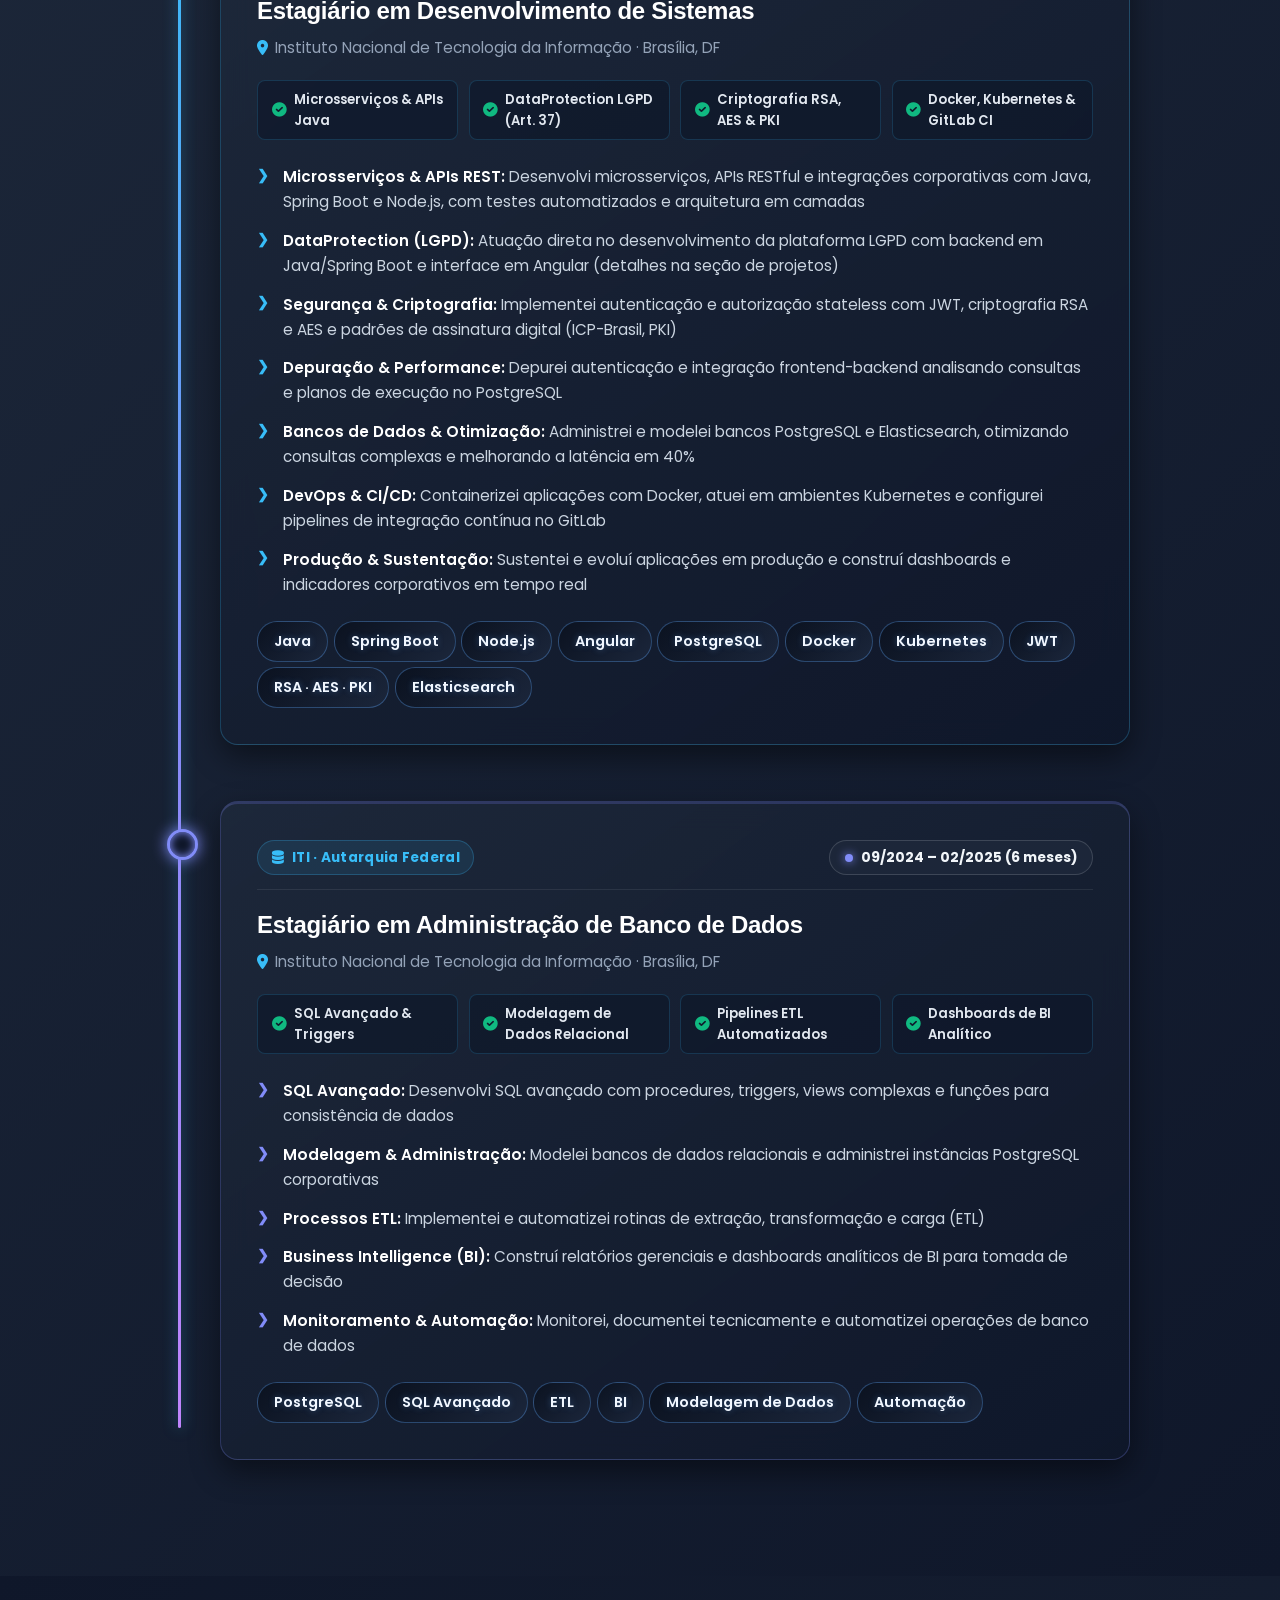
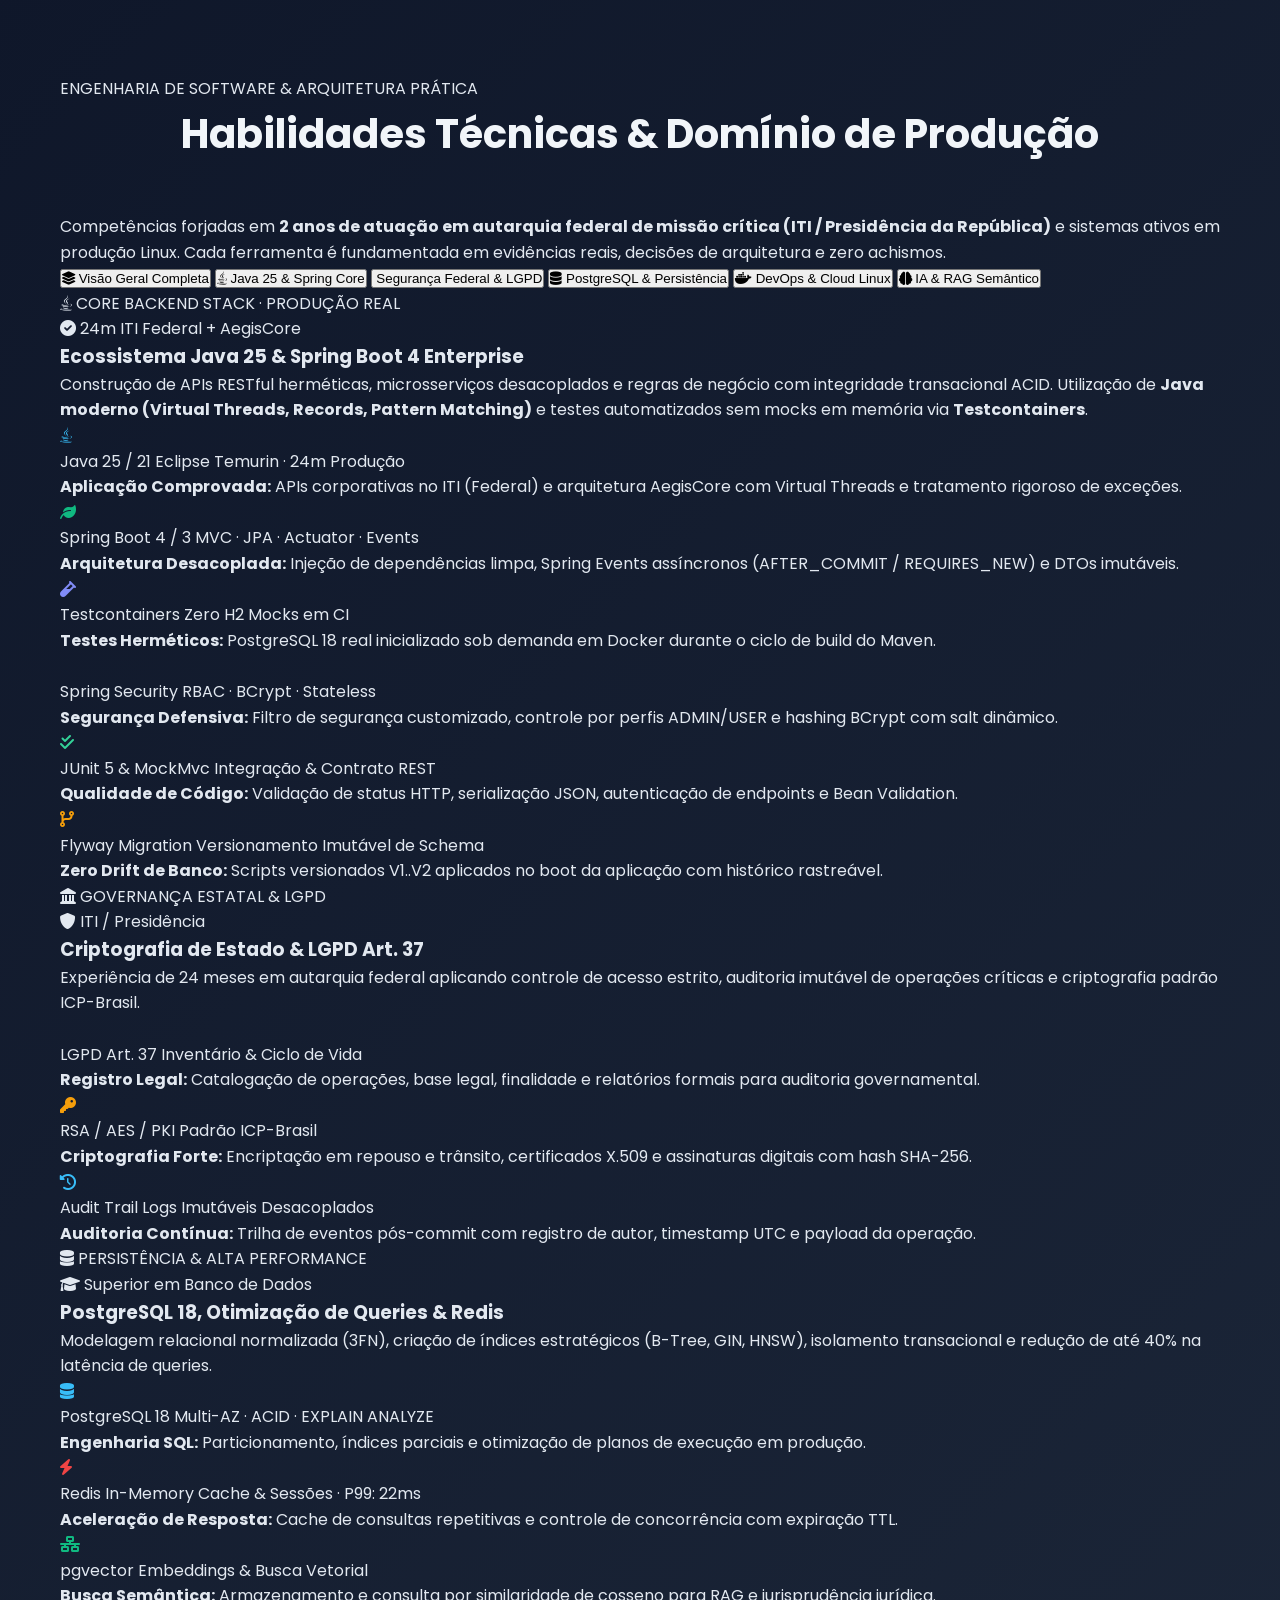
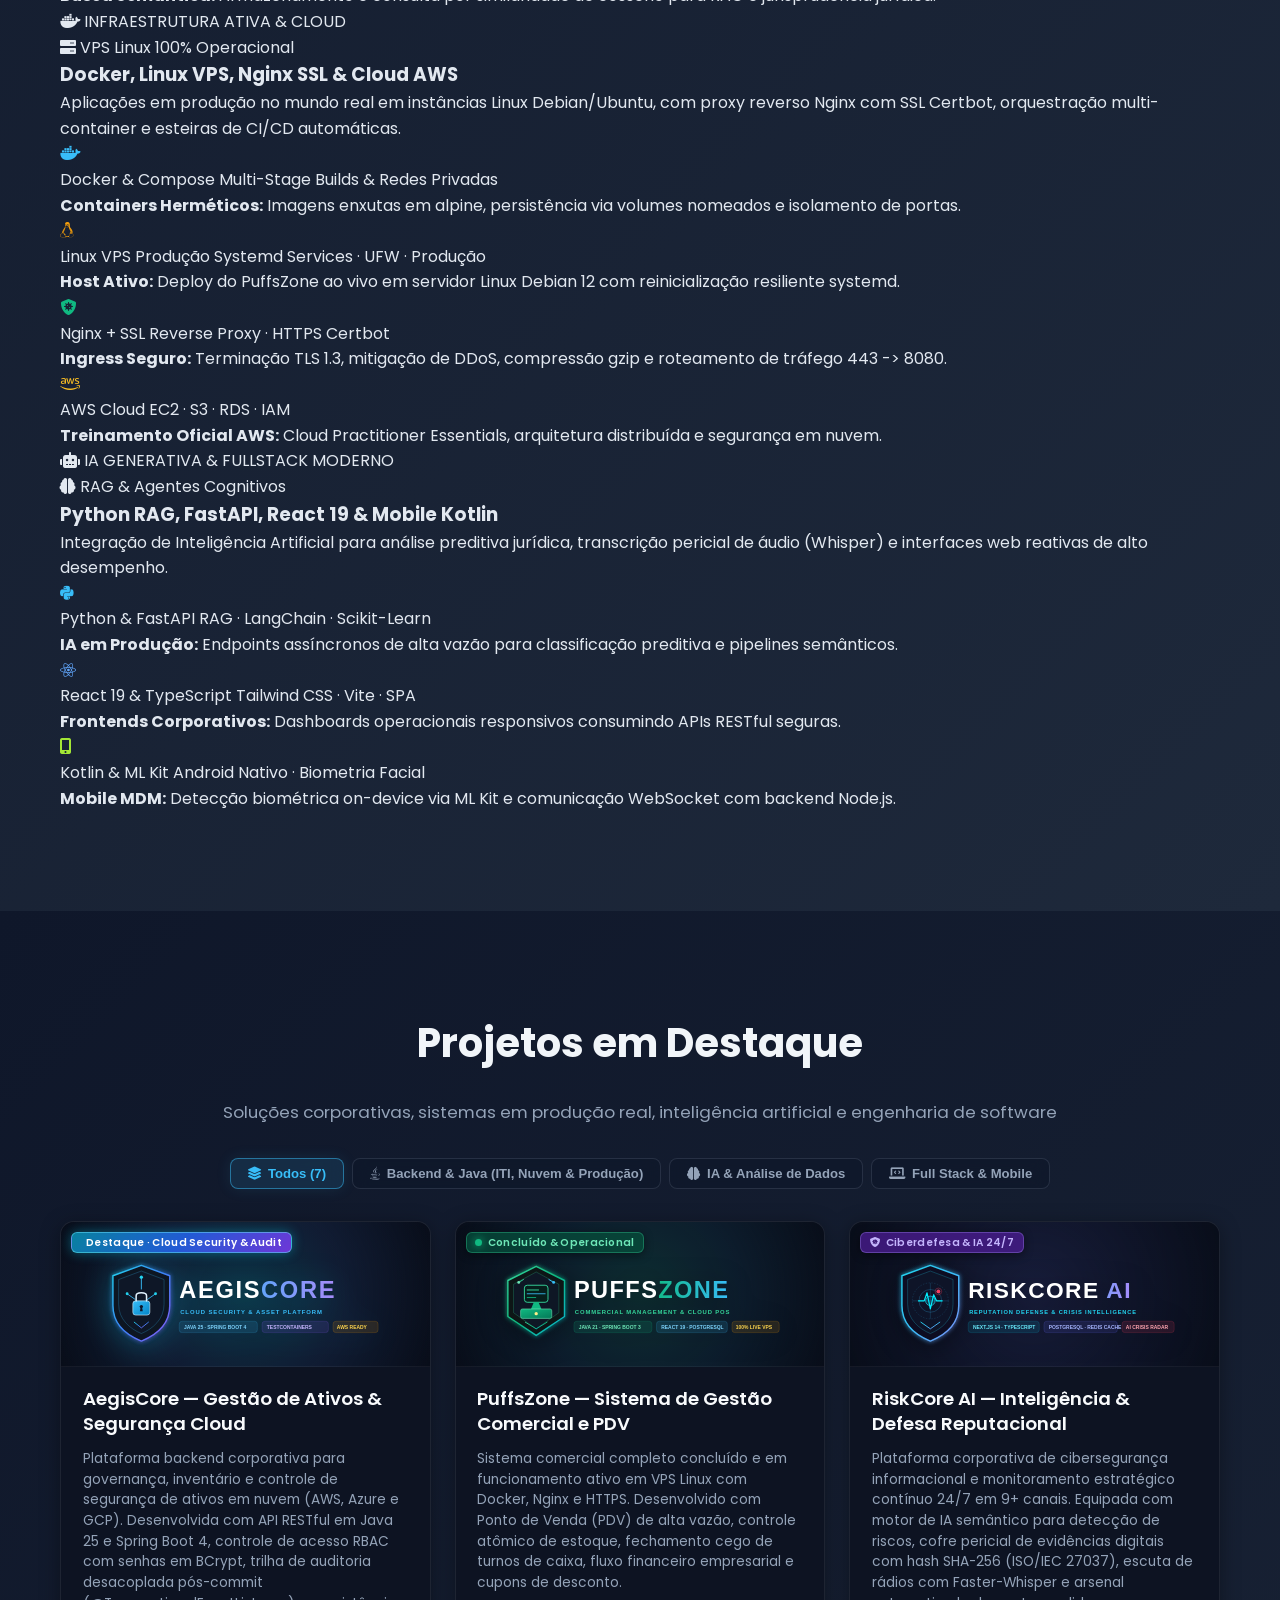
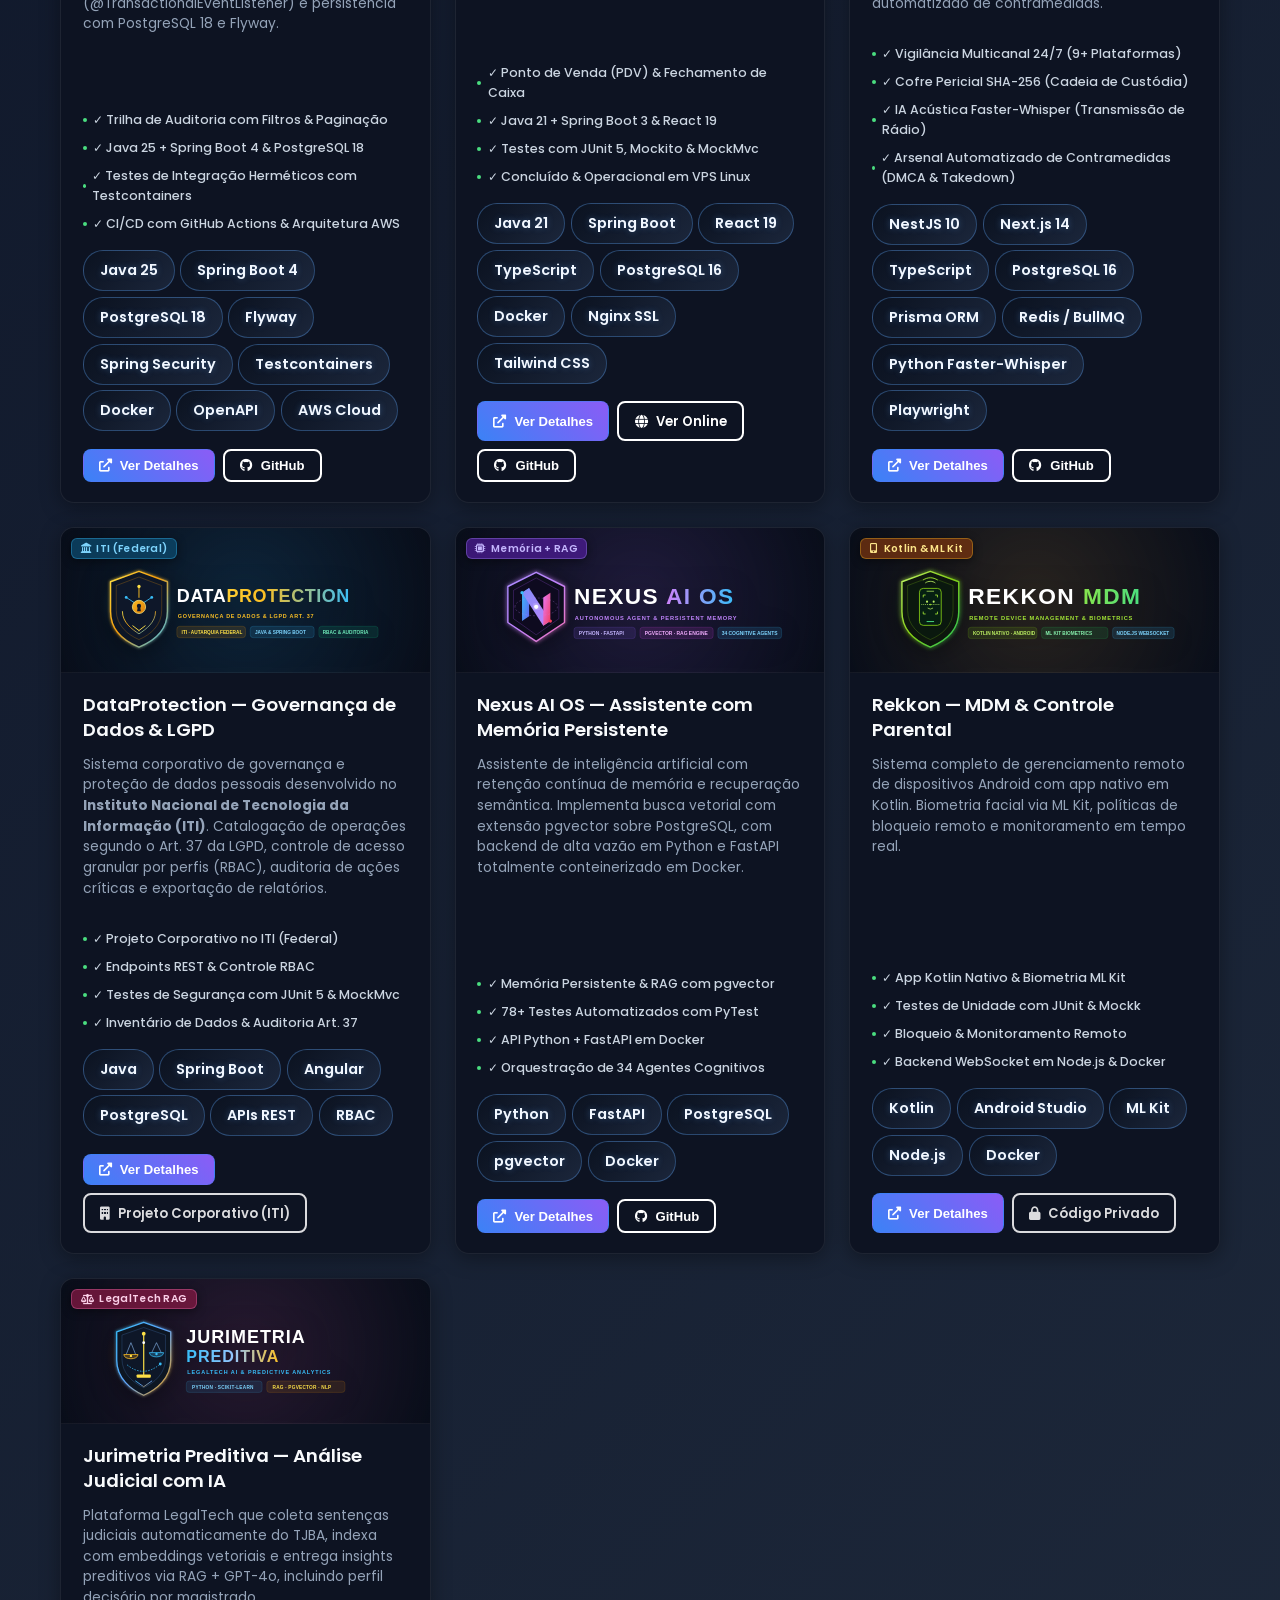
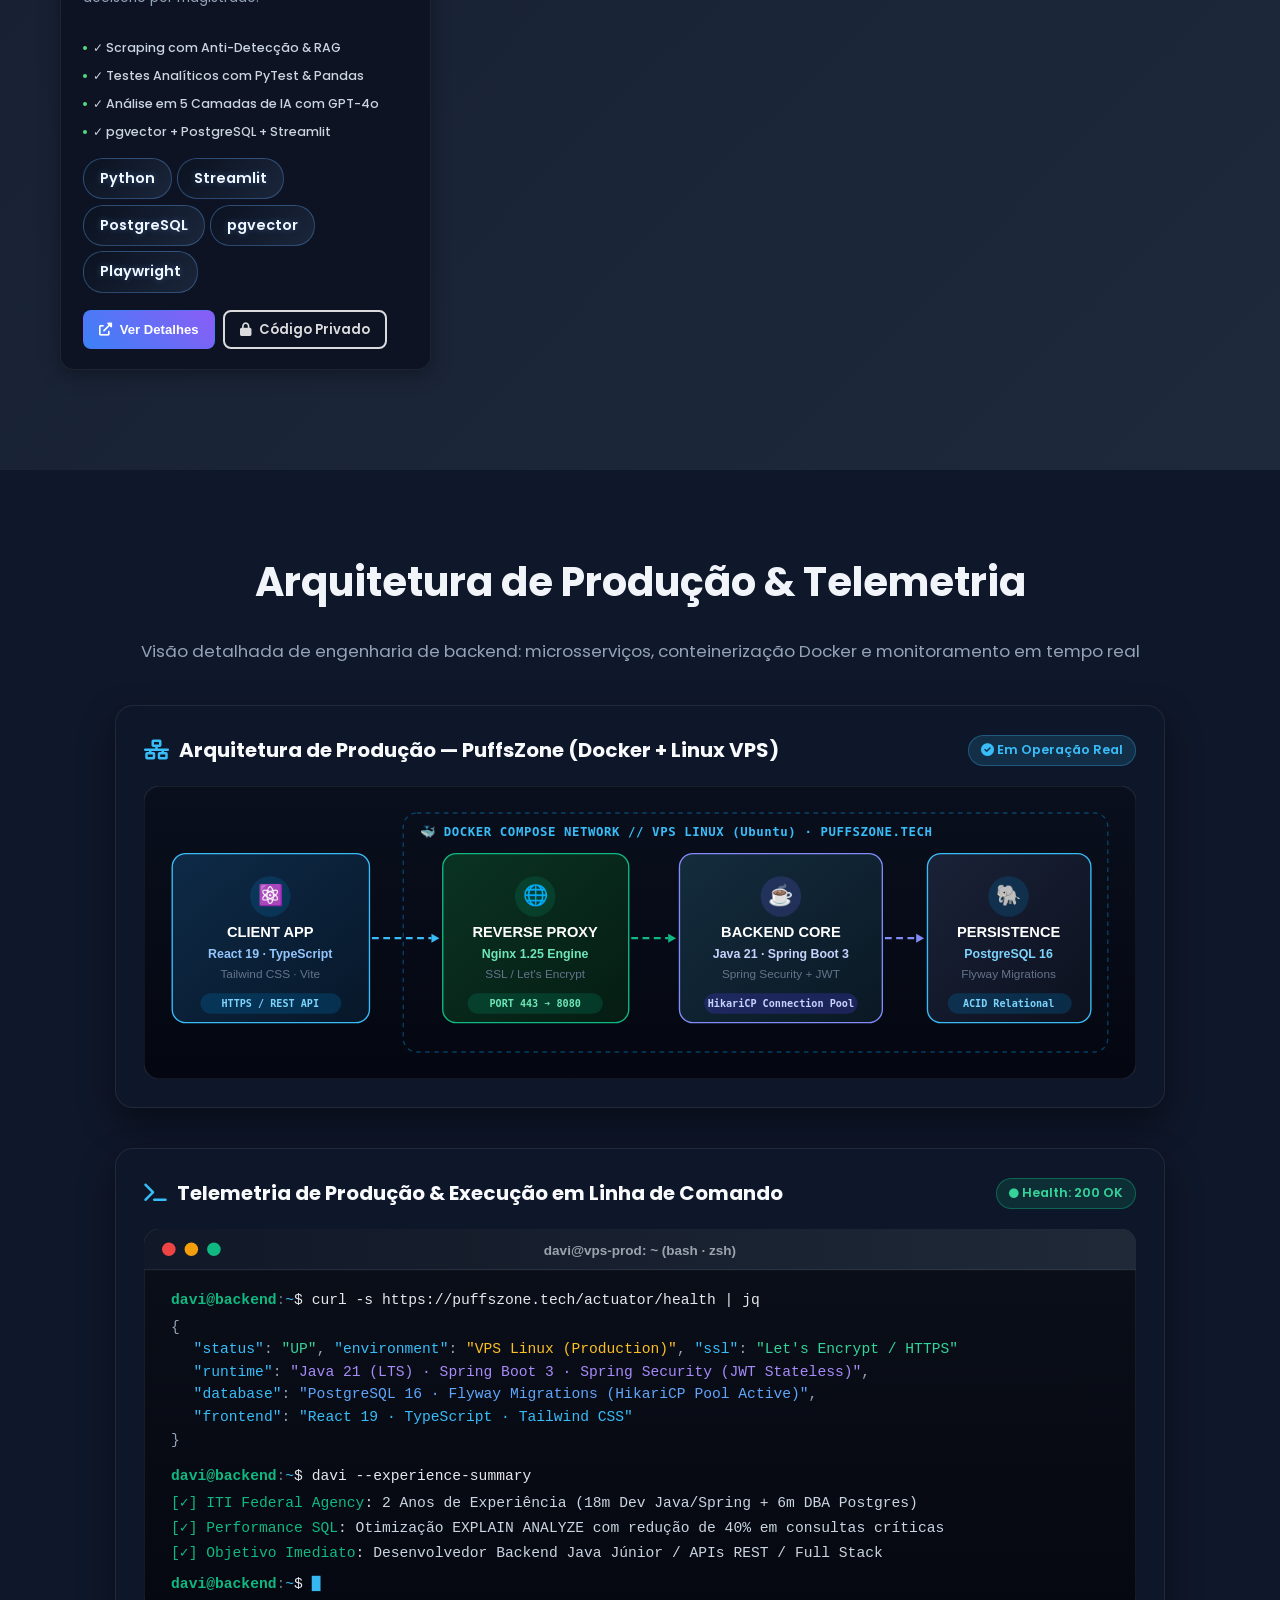
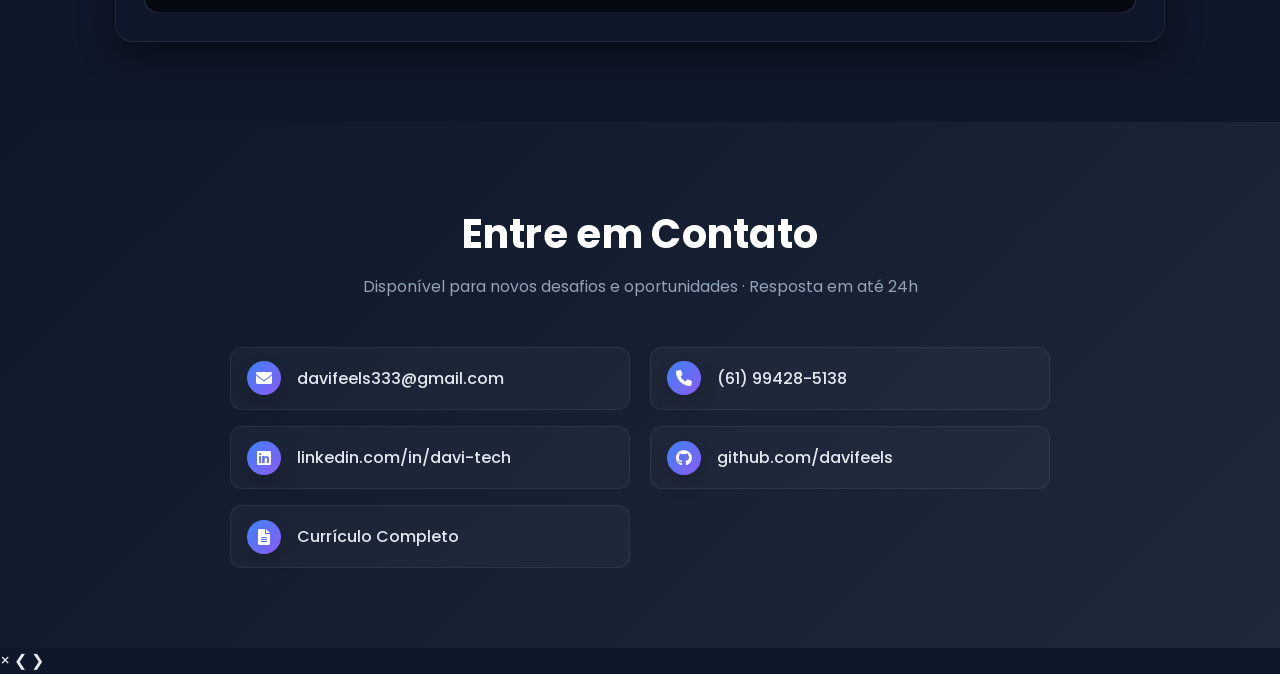
==== commit 9220248f: "feat(skills): implementa tech bento matrix com badges de producao e telemetria" ====
--- a/index.html
+++ b/index.html
@@ -387,241 +387,354 @@
         </div>
     </section>
 
-    <!-- Skills Section -->
+    <!-- Skills Section (Tech Bento Matrix & Production Mastery) -->
     <section id="skills" class="skills-section">
-        <div class="container">
-            <h2 class="section-title">Habilidades Técnicas</h2>
-            <div class="skills-grid">
-                <div class="skill-category">
-                    <h3><i class="fas fa-code"></i> Linguagens de Programação</h3>
-                    <div class="skill-items">
-                        <div class="skill-item intermediate">
-                            <i class="fab fa-java"></i>
-                            <span>Java 21</span>
-                            <div class="skill-level">Intermediário</div>
-                        </div>
-                        <div class="skill-item intermediate">
-                            <i class="fab fa-js"></i>
-                            <span>TypeScript</span>
-                            <div class="skill-level">Intermediário</div>
-                        </div>
-                        <div class="skill-item intermediate">
-                            <i class="fab fa-js-square"></i>
-                            <span>JavaScript</span>
-                            <div class="skill-level">Intermediário</div>
-                        </div>
-                        <div class="skill-item intermediate">
-                            <i class="fab fa-python"></i>
-                            <span>Python</span>
-                            <div class="skill-level">Intermediário</div>
-                        </div>
-                        <div class="skill-item intermediate">
-                            <i class="fas fa-mobile-alt"></i>
-                            <span>Kotlin</span>
-                            <div class="skill-level">Intermediário</div>
-                        </div>
-                        <div class="skill-item intermediate">
-                            <i class="fas fa-database"></i>
-                            <span>SQL</span>
-                            <div class="skill-level">Intermediário</div>
-                        </div>
-                        <div class="skill-item intermediate">
-                            <i class="fab fa-html5"></i>
-                            <span>HTML5 & CSS3</span>
-                            <div class="skill-level">Intermediário</div>
-                        </div>
-                    </div>
-                </div>
-                <div class="skill-category">
-                    <h3><i class="fas fa-server"></i> Frameworks & Bibliotecas</h3>
-                    <div class="skill-items">
-                        <div class="skill-item intermediate">
-                            <i class="fas fa-leaf"></i>
-                            <span>Spring Boot 3</span>
-                            <div class="skill-level">Intermediário</div>
-                        </div>
-                        <div class="skill-item intermediate">
-                            <i class="fab fa-react"></i>
-                            <span>React 19</span>
-                            <div class="skill-level">Intermediário</div>
-                        </div>
-                        <div class="skill-item intermediate">
-                            <i class="fab fa-node-js"></i>
-                            <span>Node.js</span>
-                            <div class="skill-level">Intermediário</div>
-                        </div>
-                        <div class="skill-item intermediate">
-                            <i class="fas fa-bolt"></i>
-                            <span>Express</span>
-                            <div class="skill-level">Intermediário</div>
-                        </div>
-                        <div class="skill-item intermediate">
-                            <i class="fab fa-angular"></i>
-                            <span>Angular</span>
-                            <div class="skill-level">Intermediário</div>
-                        </div>
-                        <div class="skill-item intermediate">
-                            <i class="fas fa-wind"></i>
-                            <span>Tailwind CSS</span>
-                            <div class="skill-level">Intermediário</div>
-                        </div>
-                        <div class="skill-item intermediate">
-                            <i class="fas fa-bolt"></i>
-                            <span>FastAPI</span>
-                            <div class="skill-level">Intermediário</div>
-                        </div>
-                        <div class="skill-item intermediate">
-                            <i class="fas fa-chart-line"></i>
-                            <span>Streamlit</span>
-                            <div class="skill-level">Intermediário</div>
-                        </div>
-                    </div>
-                </div>
-                <div class="skill-category">
-                    <h3><i class="fas fa-database"></i> Banco de Dados & Persistência</h3>
-                    <div class="skill-items">
-                        <div class="skill-item intermediate">
-                            <img class="skill-icon-svg" src="assets/icons/postgresql.svg" alt="PostgreSQL logo" />
-                            <span>PostgreSQL 16</span>
-                            <div class="skill-level">Intermediário</div>
-                        </div>
-                        <div class="skill-item intermediate">
-                            <i class="fas fa-code-branch"></i>
-                            <span>Flyway</span>
-                            <div class="skill-level">Intermediário</div>
-                        </div>
-                        <div class="skill-item intermediate">
-                            <i class="fas fa-vector-square"></i>
-                            <span>pgvector</span>
-                            <div class="skill-level">Intermediário</div>
-                        </div>
-                        <div class="skill-item intermediate">
-                            <i class="fas fa-memory"></i>
-                            <span>Redis</span>
-                            <div class="skill-level">Intermediário</div>
-                        </div>
-                        <div class="skill-item intermediate">
-                            <i class="fas fa-search"></i>
-                            <span>Elastic Search</span>
-                            <div class="skill-level">Intermediário</div>
-                        </div>
-                        <div class="skill-item intermediate">
-                            <i class="fas fa-cube"></i>
-                            <span>SQLite & NoSQL</span>
-                            <div class="skill-level">Intermediário</div>
-                        </div>
-                    </div>
-                </div>
-                <div class="skill-category">
-                    <h3><i class="fas fa-shield-alt"></i> Segurança & DevOps</h3>
-                    <div class="skill-items">
-                        <div class="skill-item intermediate">
-                            <i class="fab fa-docker"></i>
-                            <span>Docker & Compose</span>
-                            <div class="skill-level">Intermediário</div>
-                        </div>
-                        <div class="skill-item intermediate">
-                            <i class="fas fa-network-wired"></i>
-                            <span>Nginx Proxy</span>
-                            <div class="skill-level">Intermediário</div>
-                        </div>
-                        <div class="skill-item intermediate">
-                            <i class="fab fa-linux"></i>
-                            <span>Linux (VPS)</span>
-                            <div class="skill-level">Intermediário</div>
-                        </div>
-                        <div class="skill-item intermediate">
-                            <i class="fas fa-certificate"></i>
-                            <span>Spring Security & JWT</span>
-                            <div class="skill-level">Intermediário</div>
-                        </div>
-                        <div class="skill-item intermediate">
-                            <i class="fab fa-gitlab"></i>
-                            <span>GitLab CI/CD</span>
-                            <div class="skill-level">Intermediário</div>
-                        </div>
-                        <div class="skill-item intermediate">
-                            <i class="fas fa-key"></i>
-                            <span>RSA / AES / PKI</span>
-                            <div class="skill-level">Intermediário</div>
-                        </div>
-                        <div class="skill-item intermediate">
-                            <i class="fas fa-shield-virus"></i>
-                            <span>LGPD Compliance</span>
-                            <div class="skill-level">Intermediário</div>
-                        </div>
-                    </div>
-                </div>
-                <div class="skill-category">
-                    <h3><i class="fas fa-vial"></i> Testes &amp; Qualidade de Software</h3>
-                    <div class="skill-items">
-                        <div class="skill-item intermediate">
-                            <i class="fas fa-check-double"></i>
-                            <span>JUnit 5 &amp; Mockito</span>
-                            <div class="skill-level">Intermediário</div>
-                        </div>
-                        <div class="skill-item intermediate">
-                            <i class="fas fa-shield-alt"></i>
-                            <span>MockMvc &amp; Spring Test</span>
-                            <div class="skill-level">Intermediário</div>
-                        </div>
-                        <div class="skill-item intermediate">
-                            <i class="fab fa-python"></i>
-                            <span>PyTest &amp; TestClient</span>
-                            <div class="skill-level">Intermediário</div>
-                        </div>
-                        <div class="skill-item intermediate">
-                            <i class="fab fa-js-square"></i>
-                            <span>Jest &amp; Testing Library</span>
-                            <div class="skill-level">Intermediário</div>
-                        </div>
-                        <div class="skill-item intermediate">
-                            <i class="fas fa-paper-plane"></i>
-                            <span>Postman</span>
-                            <div class="skill-level">Intermediário</div>
-                        </div>
-                        <div class="skill-item intermediate">
-                            <i class="fas fa-robot"></i>
-                            <span>Playwright</span>
-                            <div class="skill-level">Intermediário</div>
-                        </div>
-                        <div class="skill-item intermediate">
-                            <i class="fab fa-github"></i>
-                            <span>Git &amp; GitHub</span>
-                            <div class="skill-level">Intermediário</div>
-                        </div>
-                        <div class="skill-item intermediate">
-                            <i class="fas fa-mobile-alt"></i>
-                            <span>Android Studio</span>
-                            <div class="skill-level">Intermediário</div>
-                        </div>
-                    </div>
-                </div>
-                <div class="skill-category">
-                    <h3><i class="fas fa-brain"></i> Práticas de Engenharia</h3>
-                    <div class="soft-skills">
-                        <div class="soft-skill-item">
-                            <i class="fas fa-sitemap"></i>
-                            <span>Arquitetura limpa em camadas (Controller, Service, Repository, DTOs e Mappers)</span>
-                        </div>
-                        <div class="soft-skill-item">
-                            <i class="fas fa-shield-alt"></i>
-                            <span>Segurança da informação, autenticação stateless JWT e conformidade LGPD</span>
-                        </div>
-                        <div class="soft-skill-item">
-                            <i class="fas fa-coins"></i>
-                            <span>Consistência transacional (@Transactional) e integridade em fluxos financeiros</span>
-                        </div>
-                        <div class="soft-skill-item">
-                            <i class="fas fa-brain"></i>
-                            <span>Pipelines de IA aplicada (RAG, busca vetorial semântica e embeddings)</span>
-                        </div>
-                        <div class="soft-skill-item">
-                            <i class="fas fa-server"></i>
-                            <span>Deploy real de ponta a ponta: conteinerização, proxy reverso Nginx e HTTPS</span>
-                        </div>
-                    </div>
-                </div>
+        <div class="container skills-container-expanded">
+            <div class="skills-header-center">
+                <div class="skills-kicker">
+                    <span class="live-dot pulse-emerald"></span> ENGENHARIA DE SOFTWARE &amp; ARQUITETURA PRÁTICA
+                </div>
+                <h2 class="section-title">Habilidades Técnicas &amp; Domínio de Produção</h2>
+                <p class="skills-lead">
+                    Competências forjadas em <strong>2 anos de atuação em autarquia federal de missão crítica (ITI / Presidência da República)</strong> e sistemas ativos em produção Linux. Cada ferramenta é fundamentada em evidências reais, decisões de arquitetura e zero achismos.
+                </p>
+
+                <!-- Interactive Tech Matrix Filter Bar -->
+                <div class="tech-matrix-filters">
+                    <button class="t-filter-btn active" data-filter="all" onclick="filterTechMatrix('all')">
+                        <i class="fas fa-layer-group"></i> Visão Geral Completa
+                    </button>
+                    <button class="t-filter-btn" data-filter="java" onclick="filterTechMatrix('java')">
+                        <i class="fab fa-java"></i> Java 25 &amp; Spring Core
+                    </button>
+                    <button class="t-filter-btn" data-filter="security" onclick="filterTechMatrix('security')">
+                        <i class="fas fa-shield-halved"></i> Segurança Federal &amp; LGPD
+                    </button>
+                    <button class="t-filter-btn" data-filter="data" onclick="filterTechMatrix('data')">
+                        <i class="fas fa-database"></i> PostgreSQL &amp; Persistência
+                    </button>
+                    <button class="t-filter-btn" data-filter="devops" onclick="filterTechMatrix('devops')">
+                        <i class="fab fa-docker"></i> DevOps &amp; Cloud Linux
+                    </button>
+                    <button class="t-filter-btn" data-filter="ai" onclick="filterTechMatrix('ai')">
+                        <i class="fas fa-brain"></i> IA &amp; RAG Semântico
+                    </button>
+                </div>
+            </div>
+
+            <!-- Bento Grid Executivo Surreal -->
+            <div class="tech-bento-matrix" id="techBentoMatrix">
+                
+                <!-- CARD 1: O TITULAR SUPREMO (Span 2 colunas / Destaque Gigante) -->
+                <div class="bento-box bento-hero-java" data-category="java">
+                    <div class="bento-glow-blob blob-blue"></div>
+                    <div class="bento-top-bar">
+                        <div class="bento-badge-tech core-pill">
+                            <i class="fab fa-java"></i> CORE BACKEND STACK · PRODUÇÃO REAL
+                        </div>
+                        <span class="bento-telemetry-chip"><i class="fas fa-check-circle"></i> 24m ITI Federal + AegisCore</span>
+                    </div>
+
+                    <div class="bento-main-info">
+                        <h3>Ecossistema Java 25 &amp; Spring Boot 4 Enterprise</h3>
+                        <p class="bento-desc">
+                            Construção de APIs RESTful herméticas, microsserviços desacoplados e regras de negócio com integridade transacional ACID. 
+                            Utilização de <strong>Java moderno (Virtual Threads, Records, Pattern Matching)</strong> e testes automatizados sem mocks em memória via <strong>Testcontainers</strong>.
+                        </p>
+                    </div>
+
+                    <div class="tech-chips-grid grid-java-six">
+                        <div class="tech-item-hud" data-tech="java">
+                            <div class="hud-icon"><i class="fab fa-java" style="color:#38bdf8"></i></div>
+                            <div class="hud-meta">
+                                <span class="hud-name">Java 25 / 21</span>
+                                <span class="hud-proof">Eclipse Temurin · 24m Produção</span>
+                            </div>
+                            <div class="hud-tooltip">
+                                <strong>Aplicação Comprovada:</strong> APIs corporativas no ITI (Federal) e arquitetura AegisCore com Virtual Threads e tratamento rigoroso de exceções.
+                            </div>
+                        </div>
+
+                        <div class="tech-item-hud" data-tech="spring">
+                            <div class="hud-icon"><i class="fas fa-leaf" style="color:#10b981"></i></div>
+                            <div class="hud-meta">
+                                <span class="hud-name">Spring Boot 4 / 3</span>
+                                <span class="hud-proof">MVC · JPA · Actuator · Events</span>
+                            </div>
+                            <div class="hud-tooltip">
+                                <strong>Arquitetura Desacoplada:</strong> Injeção de dependências limpa, Spring Events assíncronos (AFTER_COMMIT / REQUIRES_NEW) e DTOs imutáveis.
+                            </div>
+                        </div>
+
+                        <div class="tech-item-hud" data-tech="testcontainers">
+                            <div class="hud-icon"><i class="fas fa-vial" style="color:#818cf8"></i></div>
+                            <div class="hud-meta">
+                                <span class="hud-name">Testcontainers</span>
+                                <span class="hud-proof">Zero H2 Mocks em CI</span>
+                            </div>
+                            <div class="hud-tooltip">
+                                <strong>Testes Herméticos:</strong> PostgreSQL 18 real inicializado sob demanda em Docker durante o ciclo de build do Maven.
+                            </div>
+                        </div>
+
+                        <div class="tech-item-hud" data-tech="security">
+                            <div class="hud-icon"><i class="fas fa-shield-halved" style="color:#06b6d4"></i></div>
+                            <div class="hud-meta">
+                                <span class="hud-name">Spring Security</span>
+                                <span class="hud-proof">RBAC · BCrypt · Stateless</span>
+                            </div>
+                            <div class="hud-tooltip">
+                                <strong>Segurança Defensiva:</strong> Filtro de segurança customizado, controle por perfis ADMIN/USER e hashing BCrypt com salt dinâmico.
+                            </div>
+                        </div>
+
+                        <div class="tech-item-hud" data-tech="junit">
+                            <div class="hud-icon"><i class="fas fa-check-double" style="color:#34d399"></i></div>
+                            <div class="hud-meta">
+                                <span class="hud-name">JUnit 5 &amp; MockMvc</span>
+                                <span class="hud-proof">Integração &amp; Contrato REST</span>
+                            </div>
+                            <div class="hud-tooltip">
+                                <strong>Qualidade de Código:</strong> Validação de status HTTP, serialização JSON, autenticação de endpoints e Bean Validation.
+                            </div>
+                        </div>
+
+                        <div class="tech-item-hud" data-tech="flyway">
+                            <div class="hud-icon"><i class="fas fa-code-branch" style="color:#f59e0b"></i></div>
+                            <div class="hud-meta">
+                                <span class="hud-name">Flyway Migration</span>
+                                <span class="hud-proof">Versionamento Imutável de Schema</span>
+                            </div>
+                            <div class="hud-tooltip">
+                                <strong>Zero Drift de Banco:</strong> Scripts versionados V1..V2 aplicados no boot da aplicação com histórico rastreável.
+                            </div>
+                        </div>
+                    </div>
+                </div>
+
+                <!-- CARD 2: SEGURANÇA E GOVERNANÇA FEDERAL (ITI) -->
+                <div class="bento-box bento-security-box" data-category="security">
+                    <div class="bento-glow-blob blob-purple"></div>
+                    <div class="bento-top-bar">
+                        <div class="bento-badge-tech security-pill">
+                            <i class="fas fa-landmark"></i> GOVERNANÇA ESTATAL &amp; LGPD
+                        </div>
+                        <span class="bento-telemetry-chip"><i class="fas fa-shield-alt"></i> ITI / Presidência</span>
+                    </div>
+
+                    <div class="bento-main-info">
+                        <h3>Criptografia de Estado &amp; LGPD Art. 37</h3>
+                        <p class="bento-desc">
+                            Experiência de 24 meses em autarquia federal aplicando controle de acesso estrito, auditoria imutável de operações críticas e criptografia padrão ICP-Brasil.
+                        </p>
+                    </div>
+
+                    <div class="tech-chips-grid">
+                        <div class="tech-item-hud" data-tech="lgpd">
+                            <div class="hud-icon"><i class="fas fa-file-shield" style="color:#a855f7"></i></div>
+                            <div class="hud-meta">
+                                <span class="hud-name">LGPD Art. 37</span>
+                                <span class="hud-proof">Inventário &amp; Ciclo de Vida</span>
+                            </div>
+                            <div class="hud-tooltip">
+                                <strong>Registro Legal:</strong> Catalogação de operações, base legal, finalidade e relatórios formais para auditoria governamental.
+                            </div>
+                        </div>
+
+                        <div class="tech-item-hud" data-tech="crypto">
+                            <div class="hud-icon"><i class="fas fa-key" style="color:#f59e0b"></i></div>
+                            <div class="hud-meta">
+                                <span class="hud-name">RSA / AES / PKI</span>
+                                <span class="hud-proof">Padrão ICP-Brasil</span>
+                            </div>
+                            <div class="hud-tooltip">
+                                <strong>Criptografia Forte:</strong> Encriptação em repouso e trânsito, certificados X.509 e assinaturas digitais com hash SHA-256.
+                            </div>
+                        </div>
+
+                        <div class="tech-item-hud" data-tech="audit">
+                            <div class="hud-icon"><i class="fas fa-clock-rotate-left" style="color:#38bdf8"></i></div>
+                            <div class="hud-meta">
+                                <span class="hud-name">Audit Trail</span>
+                                <span class="hud-proof">Logs Imutáveis Desacoplados</span>
+                            </div>
+                            <div class="hud-tooltip">
+                                <strong>Auditoria Contínua:</strong> Trilha de eventos pós-commit com registro de autor, timestamp UTC e payload da operação.
+                            </div>
+                        </div>
+                    </div>
+                </div>
+
+                <!-- CARD 3: BANCOS DE DADOS & PERSISTÊNCIA -->
+                <div class="bento-box bento-data-box" data-category="data">
+                    <div class="bento-glow-blob blob-emerald"></div>
+                    <div class="bento-top-bar">
+                        <div class="bento-badge-tech data-pill">
+                            <i class="fas fa-database"></i> PERSISTÊNCIA &amp; ALTA PERFORMANCE
+                        </div>
+                        <span class="bento-telemetry-chip"><i class="fas fa-graduation-cap"></i> Superior em Banco de Dados</span>
+                    </div>
+
+                    <div class="bento-main-info">
+                        <h3>PostgreSQL 18, Otimização de Queries &amp; Redis</h3>
+                        <p class="bento-desc">
+                            Modelagem relacional normalizada (3FN), criação de índices estratégicos (B-Tree, GIN, HNSW), isolamento transacional e redução de até 40% na latência de queries.
+                        </p>
+                    </div>
+
+                    <div class="tech-chips-grid">
+                        <div class="tech-item-hud" data-tech="postgres">
+                            <div class="hud-icon"><i class="fas fa-database" style="color:#38bdf8"></i></div>
+                            <div class="hud-meta">
+                                <span class="hud-name">PostgreSQL 18</span>
+                                <span class="hud-proof">Multi-AZ · ACID · EXPLAIN ANALYZE</span>
+                            </div>
+                            <div class="hud-tooltip">
+                                <strong>Engenharia SQL:</strong> Particionamento, índices parciais e otimização de planos de execução em produção.
+                            </div>
+                        </div>
+
+                        <div class="tech-item-hud" data-tech="redis">
+                            <div class="hud-icon"><i class="fas fa-bolt" style="color:#ef4444"></i></div>
+                            <div class="hud-meta">
+                                <span class="hud-name">Redis In-Memory</span>
+                                <span class="hud-proof">Cache &amp; Sessões · P99: 22ms</span>
+                            </div>
+                            <div class="hud-tooltip">
+                                <strong>Aceleração de Resposta:</strong> Cache de consultas repetitivas e controle de concorrência com expiração TTL.
+                            </div>
+                        </div>
+
+                        <div class="tech-item-hud" data-tech="pgvector">
+                            <div class="hud-icon"><i class="fas fa-network-wired" style="color:#10b981"></i></div>
+                            <div class="hud-meta">
+                                <span class="hud-name">pgvector</span>
+                                <span class="hud-proof">Embeddings &amp; Busca Vetorial</span>
+                            </div>
+                            <div class="hud-tooltip">
+                                <strong>Busca Semântica:</strong> Armazenamento e consulta por similaridade de cosseno para RAG e jurisprudência jurídica.
+                            </div>
+                        </div>
+                    </div>
+                </div>
+
+                <!-- CARD 4: CLOUD, LINUX & DEVOPS -->
+                <div class="bento-box bento-devops-box" data-category="devops">
+                    <div class="bento-glow-blob blob-cyan"></div>
+                    <div class="bento-top-bar">
+                        <div class="bento-badge-tech devops-pill">
+                            <i class="fab fa-docker"></i> INFRAESTRUTURA ATIVA &amp; CLOUD
+                        </div>
+                        <span class="bento-telemetry-chip"><i class="fas fa-server"></i> VPS Linux 100% Operacional</span>
+                    </div>
+
+                    <div class="bento-main-info">
+                        <h3>Docker, Linux VPS, Nginx SSL &amp; Cloud AWS</h3>
+                        <p class="bento-desc">
+                            Aplicações em produção no mundo real em instâncias Linux Debian/Ubuntu, com proxy reverso Nginx com SSL Certbot, orquestração multi-container e esteiras de CI/CD automáticas.
+                        </p>
+                    </div>
+
+                    <div class="tech-chips-grid grid-devops-four">
+                        <div class="tech-item-hud" data-tech="docker">
+                            <div class="hud-icon"><i class="fab fa-docker" style="color:#38bdf8"></i></div>
+                            <div class="hud-meta">
+                                <span class="hud-name">Docker &amp; Compose</span>
+                                <span class="hud-proof">Multi-Stage Builds &amp; Redes Privadas</span>
+                            </div>
+                            <div class="hud-tooltip">
+                                <strong>Containers Herméticos:</strong> Imagens enxutas em alpine, persistência via volumes nomeados e isolamento de portas.
+                            </div>
+                        </div>
+
+                        <div class="tech-item-hud" data-tech="linux">
+                            <div class="hud-icon"><i class="fab fa-linux" style="color:#f59e0b"></i></div>
+                            <div class="hud-meta">
+                                <span class="hud-name">Linux VPS Produção</span>
+                                <span class="hud-proof">Systemd Services · UFW · Produção</span>
+                            </div>
+                            <div class="hud-tooltip">
+                                <strong>Host Ativo:</strong> Deploy do PuffsZone ao vivo em servidor Linux Debian 12 com reinicialização resiliente systemd.
+                            </div>
+                        </div>
+
+                        <div class="tech-item-hud" data-tech="nginx">
+                            <div class="hud-icon"><i class="fas fa-shield-virus" style="color:#10b981"></i></div>
+                            <div class="hud-meta">
+                                <span class="hud-name">Nginx + SSL</span>
+                                <span class="hud-proof">Reverse Proxy · HTTPS Certbot</span>
+                            </div>
+                            <div class="hud-tooltip">
+                                <strong>Ingress Seguro:</strong> Terminação TLS 1.3, mitigação de DDoS, compressão gzip e roteamento de tráfego 443 -> 8080.
+                            </div>
+                        </div>
+
+                        <div class="tech-item-hud" data-tech="aws">
+                            <div class="hud-icon"><i class="fab fa-aws" style="color:#fbbf24"></i></div>
+                            <div class="hud-meta">
+                                <span class="hud-name">AWS Cloud</span>
+                                <span class="hud-proof">EC2 · S3 · RDS · IAM</span>
+                            </div>
+                            <div class="hud-tooltip">
+                                <strong>Treinamento Oficial AWS:</strong> Cloud Practitioner Essentials, arquitetura distribuída e segurança em nuvem.
+                            </div>
+                        </div>
+                    </div>
+                </div>
+
+                <!-- CARD 5: IA APLICADA & FULLSTACK COMPLEMENTAR -->
+                <div class="bento-box bento-ai-box" data-category="ai">
+                    <div class="bento-glow-blob blob-amber"></div>
+                    <div class="bento-top-bar">
+                        <div class="bento-badge-tech ai-pill">
+                            <i class="fas fa-robot"></i> IA GENERATIVA &amp; FULLSTACK MODERNO
+                        </div>
+                        <span class="bento-telemetry-chip"><i class="fas fa-brain"></i> RAG &amp; Agentes Cognitivos</span>
+                    </div>
+
+                    <div class="bento-main-info">
+                        <h3>Python RAG, FastAPI, React 19 &amp; Mobile Kotlin</h3>
+                        <p class="bento-desc">
+                            Integração de Inteligência Artificial para análise preditiva jurídica, transcrição pericial de áudio (Whisper) e interfaces web reativas de alto desempenho.
+                        </p>
+                    </div>
+
+                    <div class="tech-chips-grid">
+                        <div class="tech-item-hud" data-tech="python">
+                            <div class="hud-icon"><i class="fab fa-python" style="color:#38bdf8"></i></div>
+                            <div class="hud-meta">
+                                <span class="hud-name">Python &amp; FastAPI</span>
+                                <span class="hud-proof">RAG · LangChain · Scikit-Learn</span>
+                            </div>
+                            <div class="hud-tooltip">
+                                <strong>IA em Produção:</strong> Endpoints assíncronos de alta vazão para classificação preditiva e pipelines semânticos.
+                            </div>
+                        </div>
+
+                        <div class="tech-item-hud" data-tech="react">
+                            <div class="hud-icon"><i class="fab fa-react" style="color:#60a5fa"></i></div>
+                            <div class="hud-meta">
+                                <span class="hud-name">React 19 &amp; TypeScript</span>
+                                <span class="hud-proof">Tailwind CSS · Vite · SPA</span>
+                            </div>
+                            <div class="hud-tooltip">
+                                <strong>Frontends Corporativos:</strong> Dashboards operacionais responsivos consumindo APIs RESTful seguras.
+                            </div>
+                        </div>
+
+                        <div class="tech-item-hud" data-tech="kotlin">
+                            <div class="hud-icon"><i class="fas fa-mobile-alt" style="color:#a3e635"></i></div>
+                            <div class="hud-meta">
+                                <span class="hud-name">Kotlin &amp; ML Kit</span>
+                                <span class="hud-proof">Android Nativo · Biometria Facial</span>
+                            </div>
+                            <div class="hud-tooltip">
+                                <strong>Mobile MDM:</strong> Detecção biométrica on-device via ML Kit e comunicação WebSocket com backend Node.js.
+                            </div>
+                        </div>
+                    </div>
+                </div>
+
             </div>
         </div>
     </section>
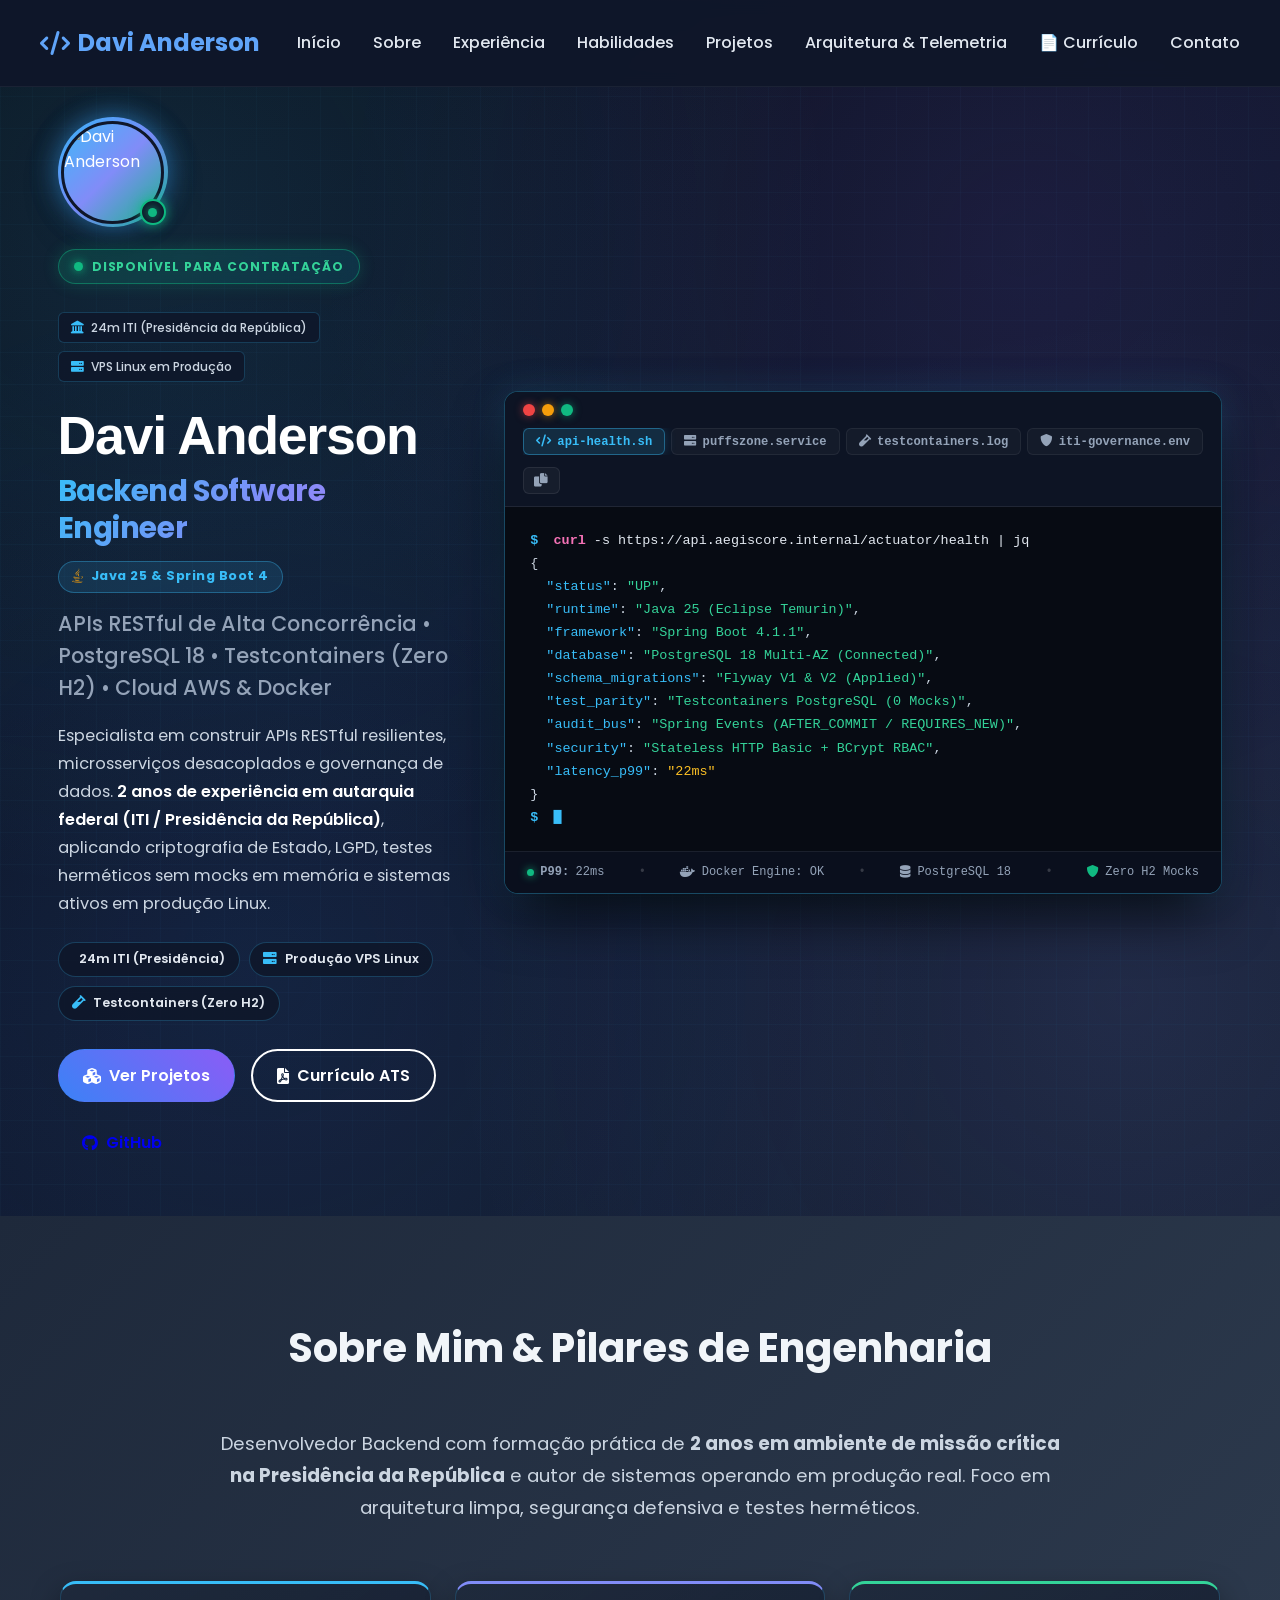
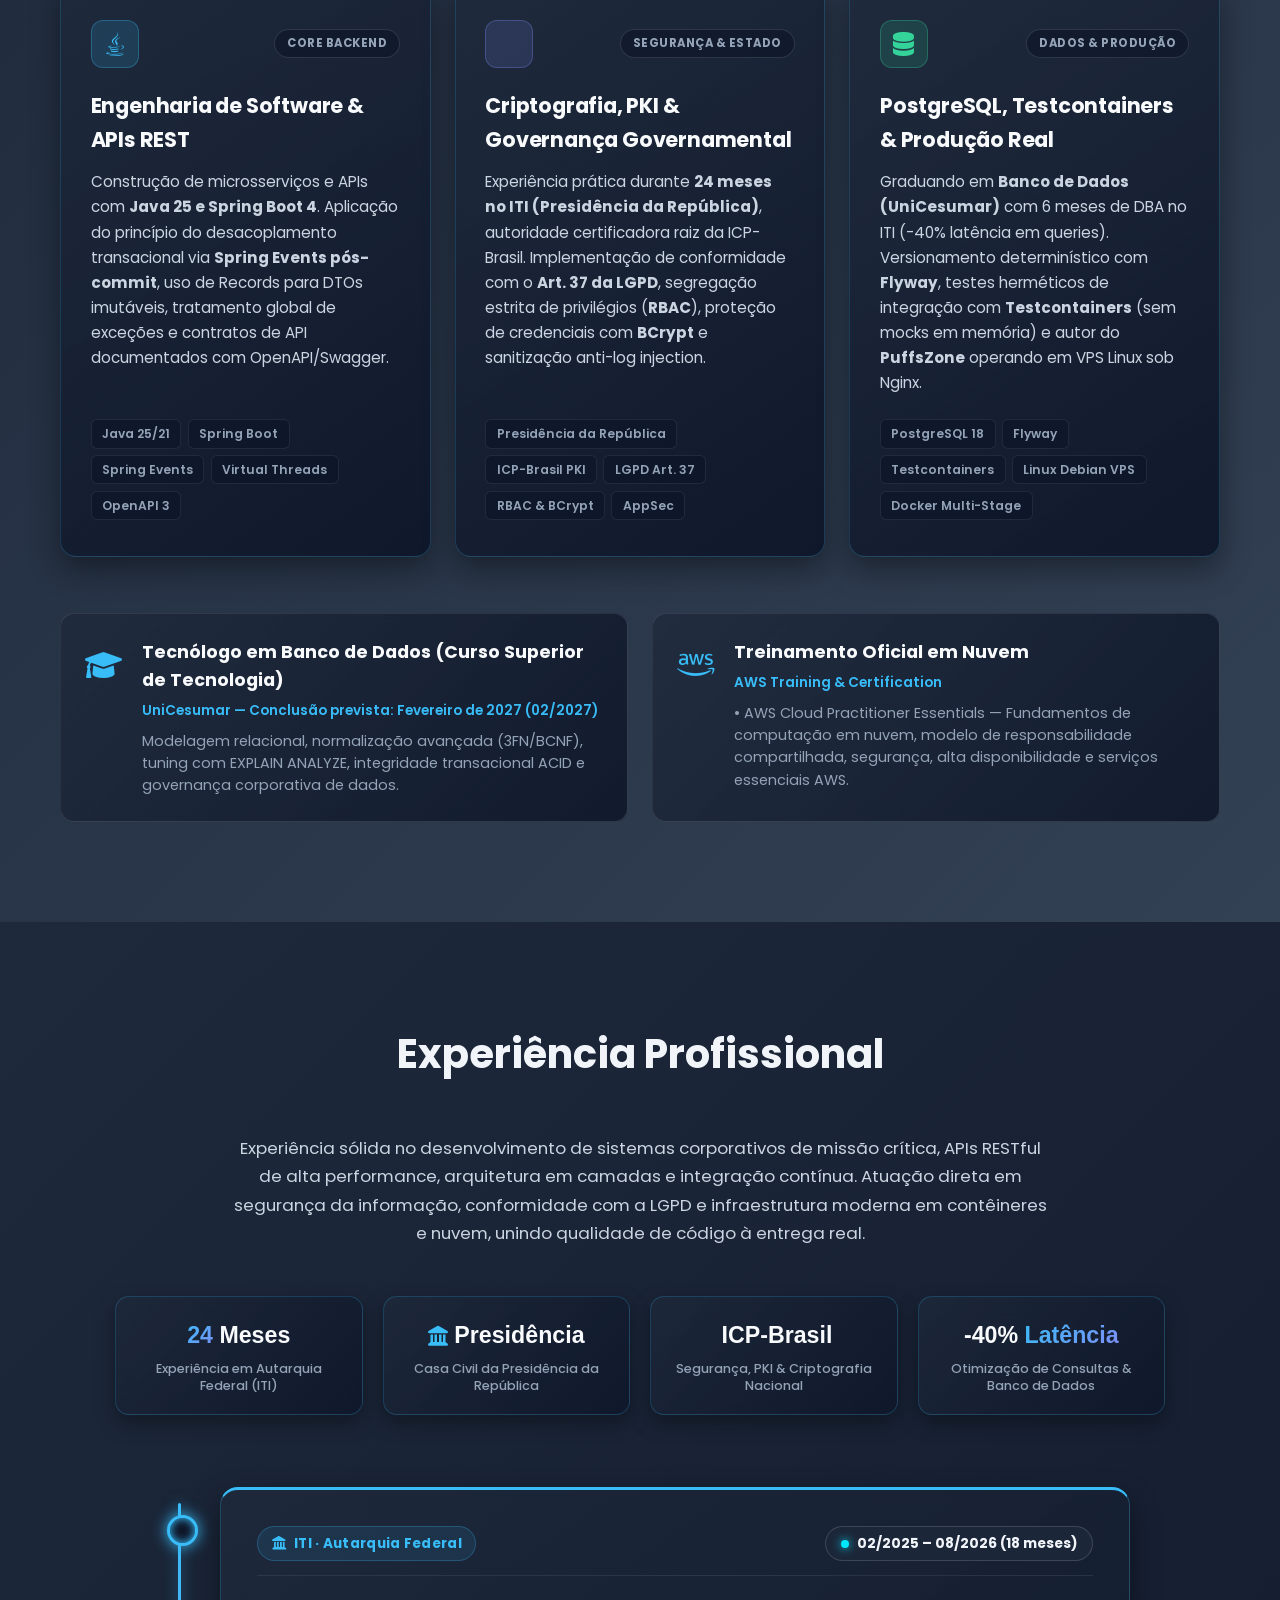
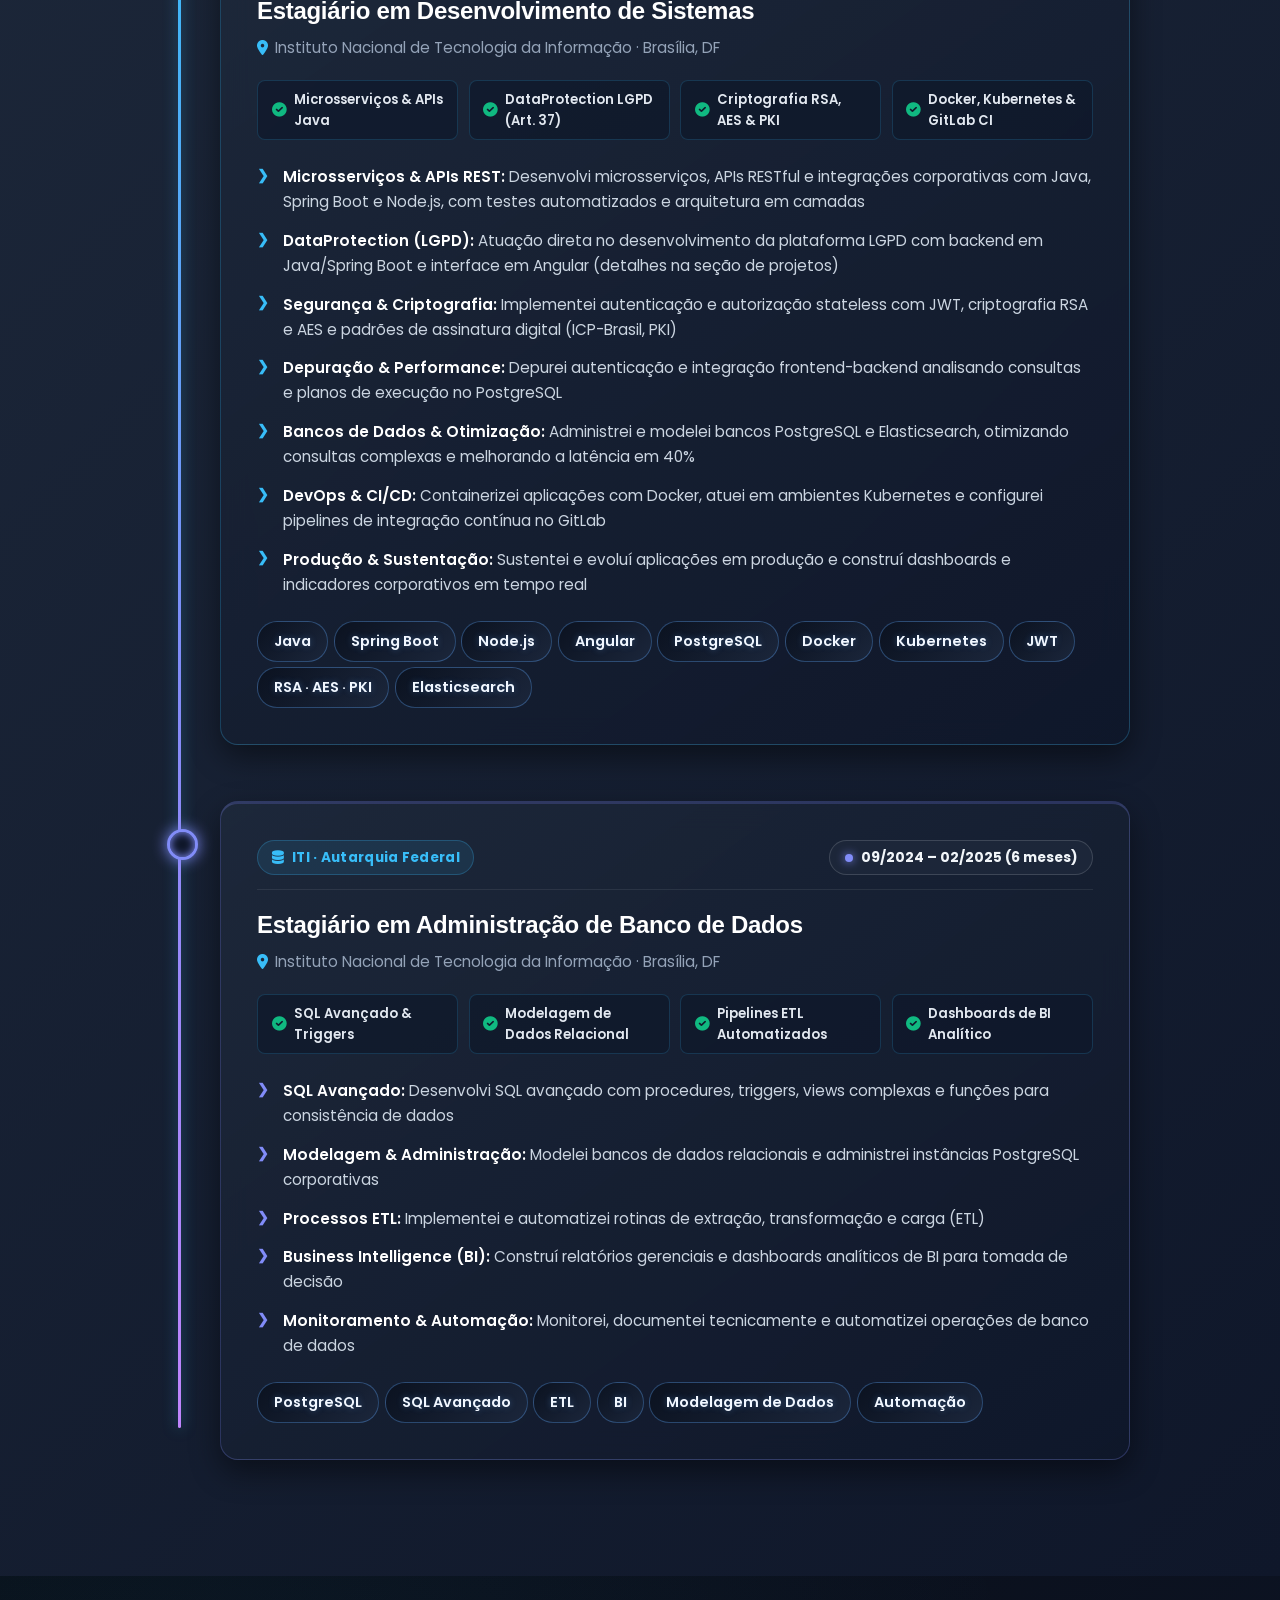
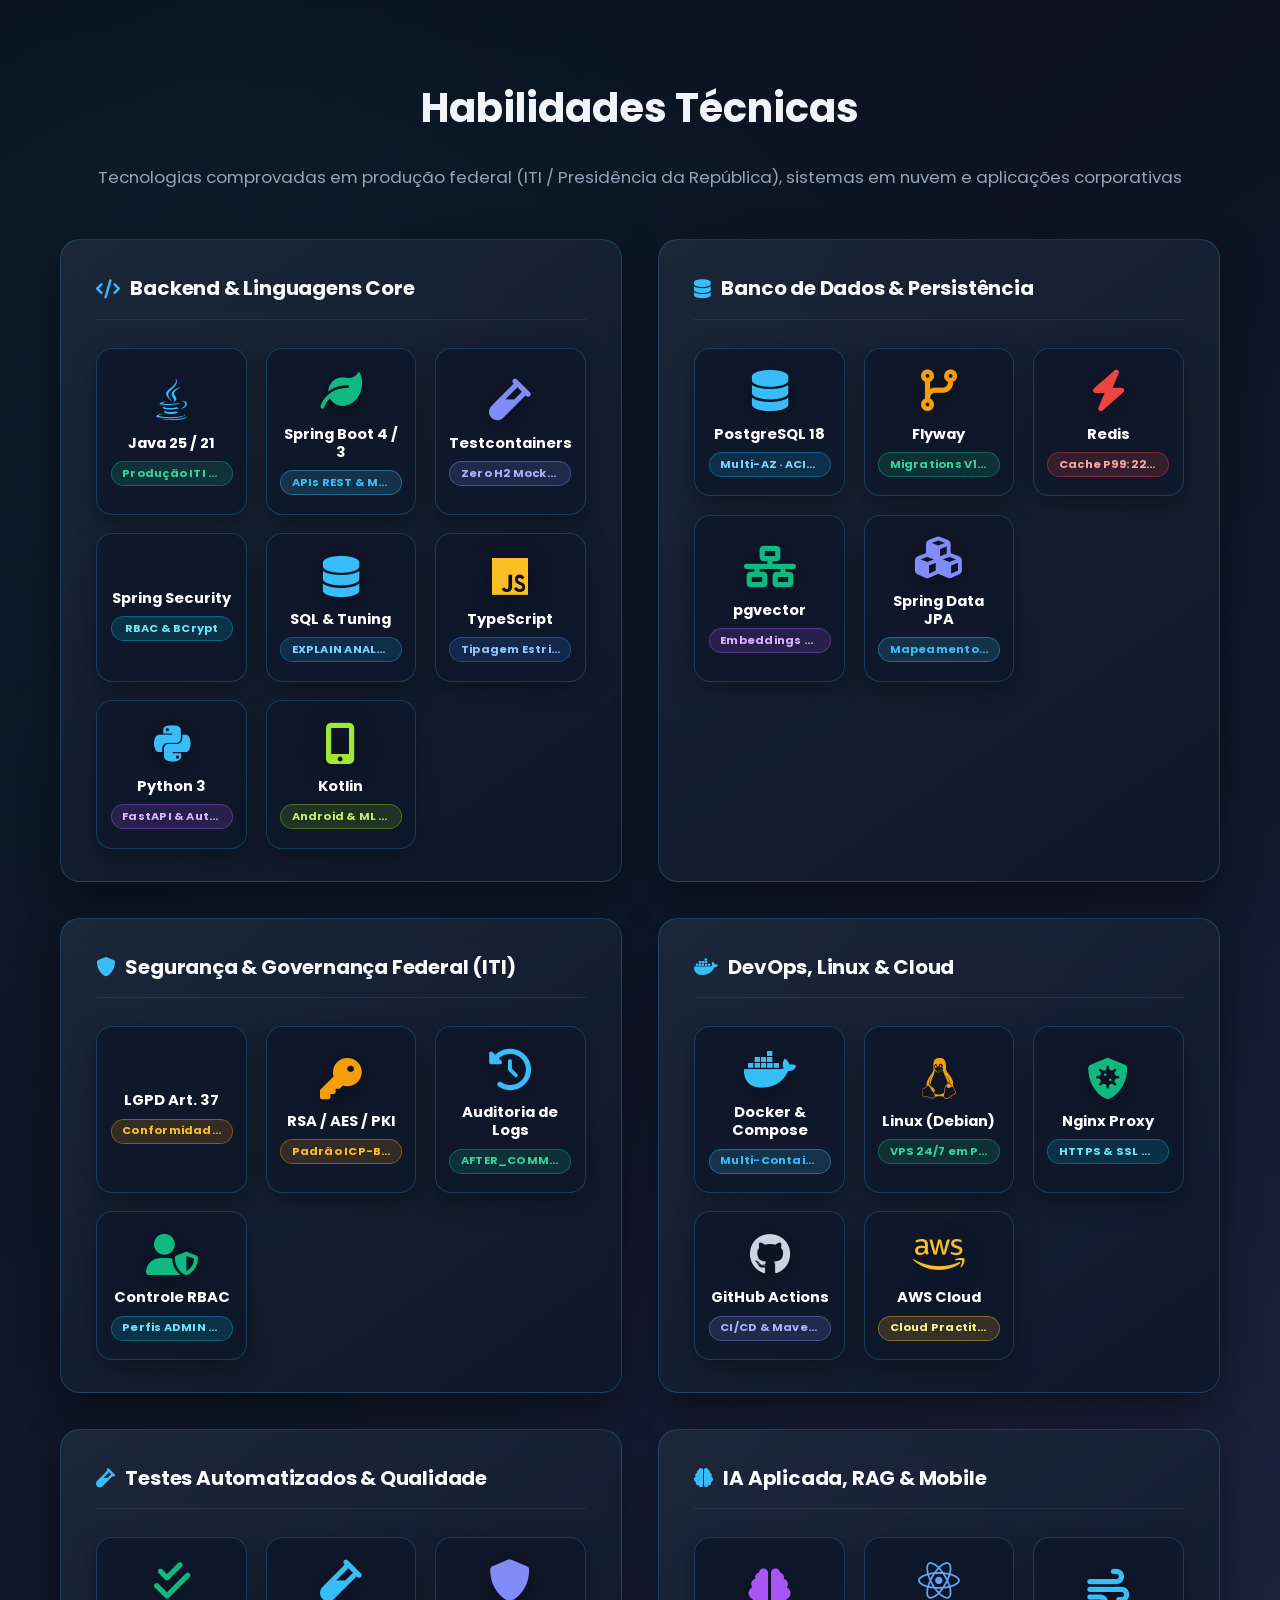
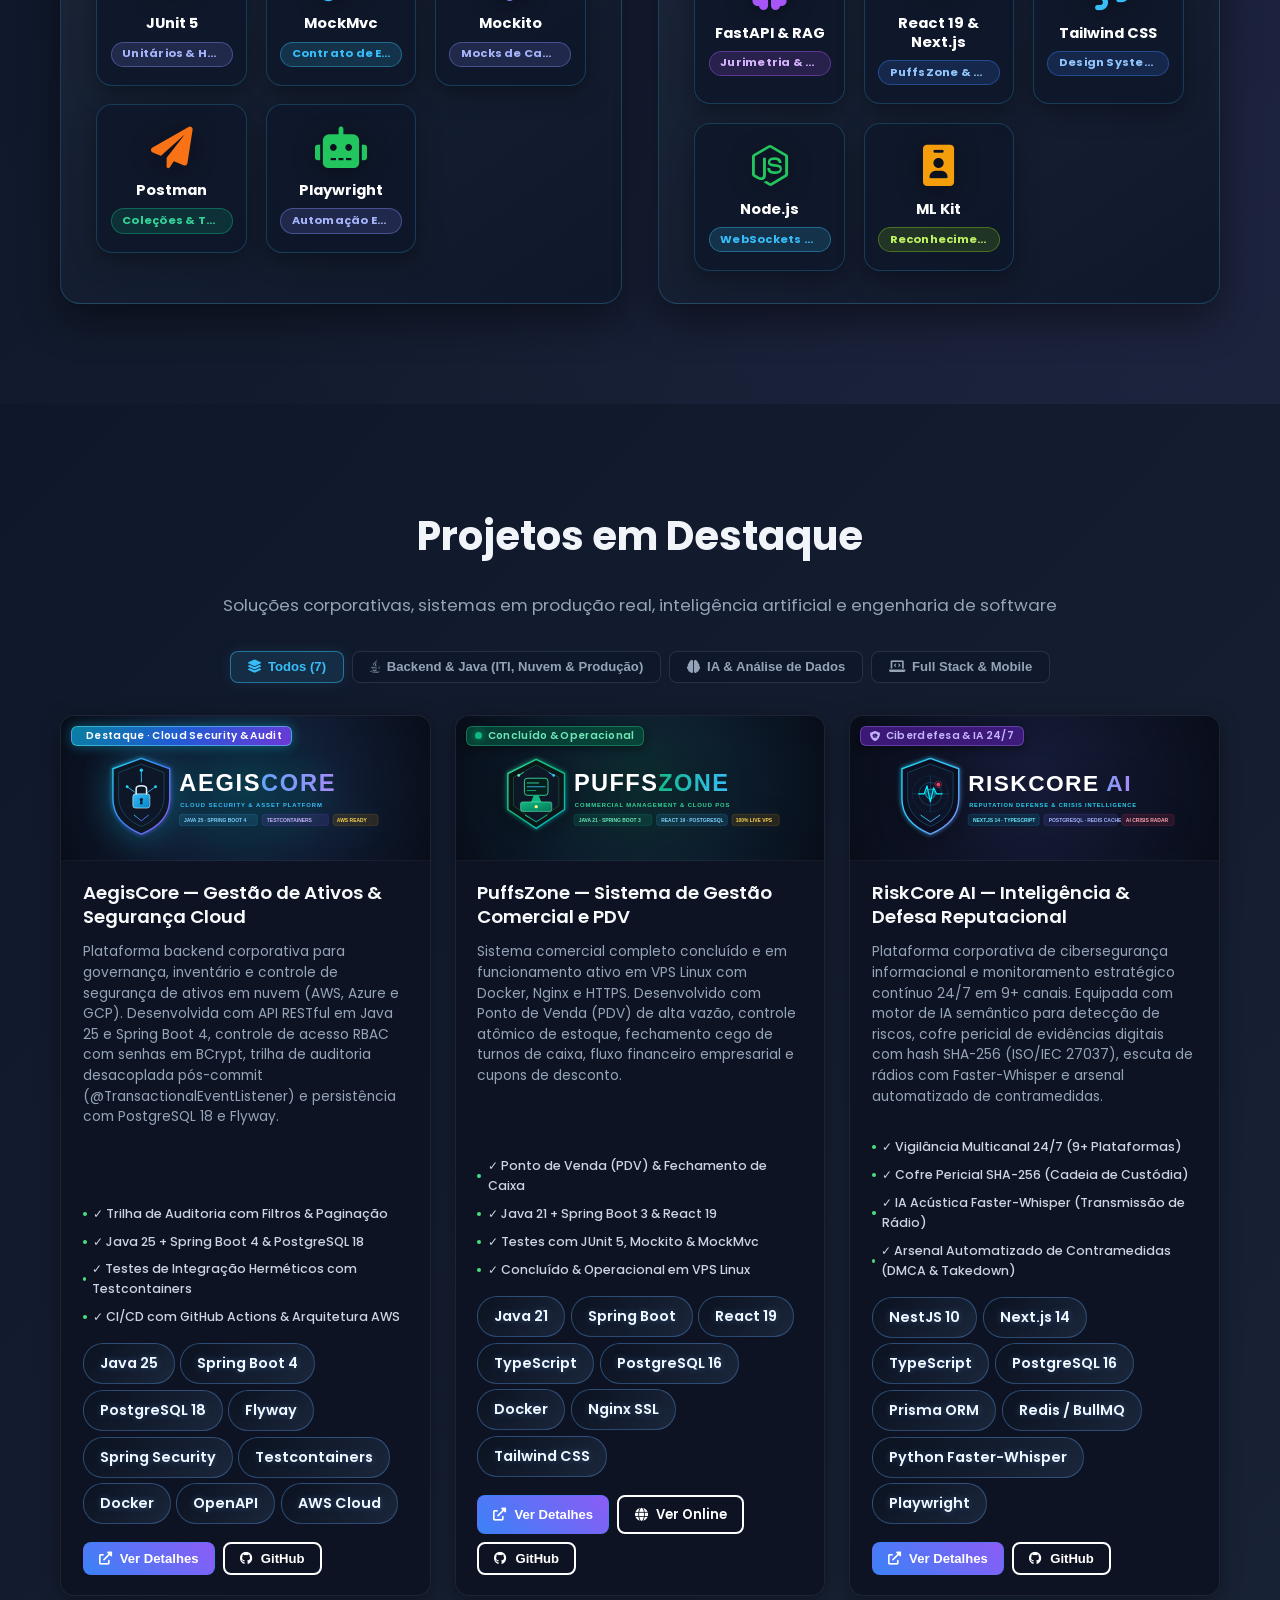
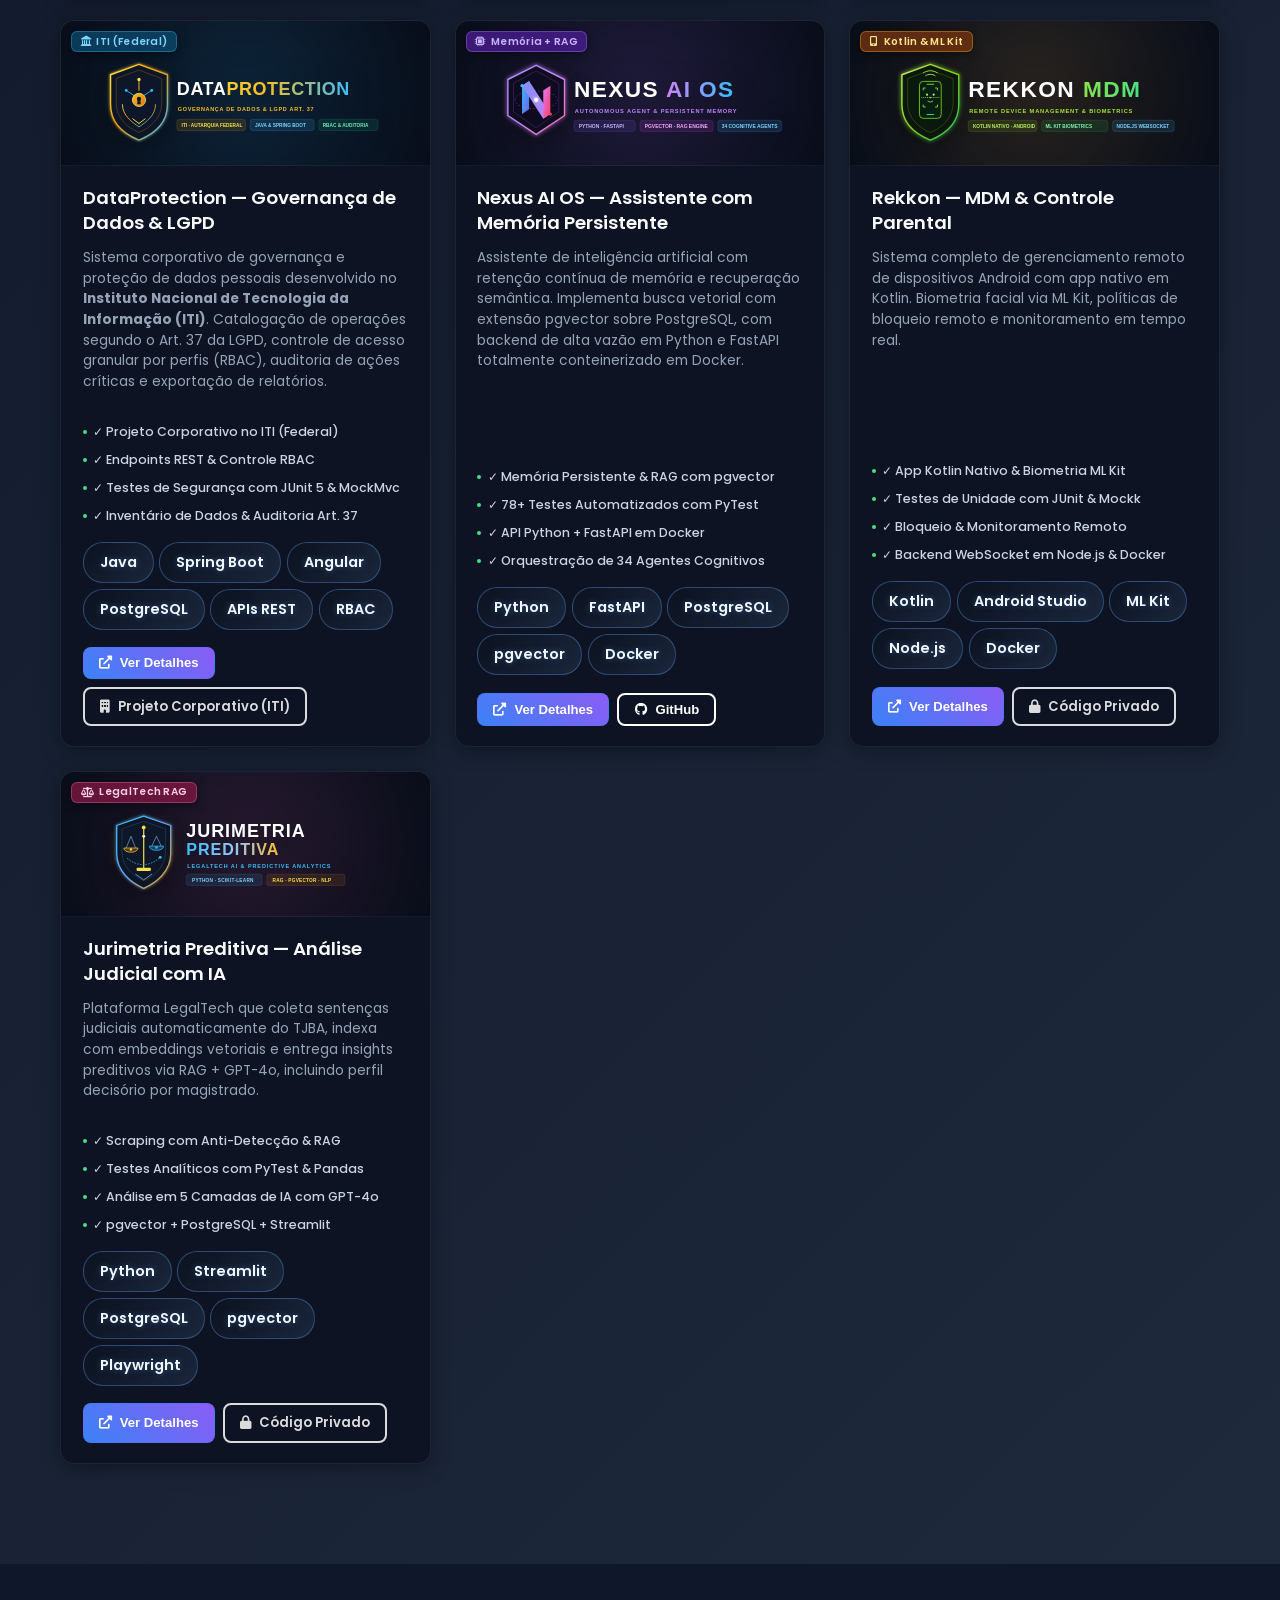
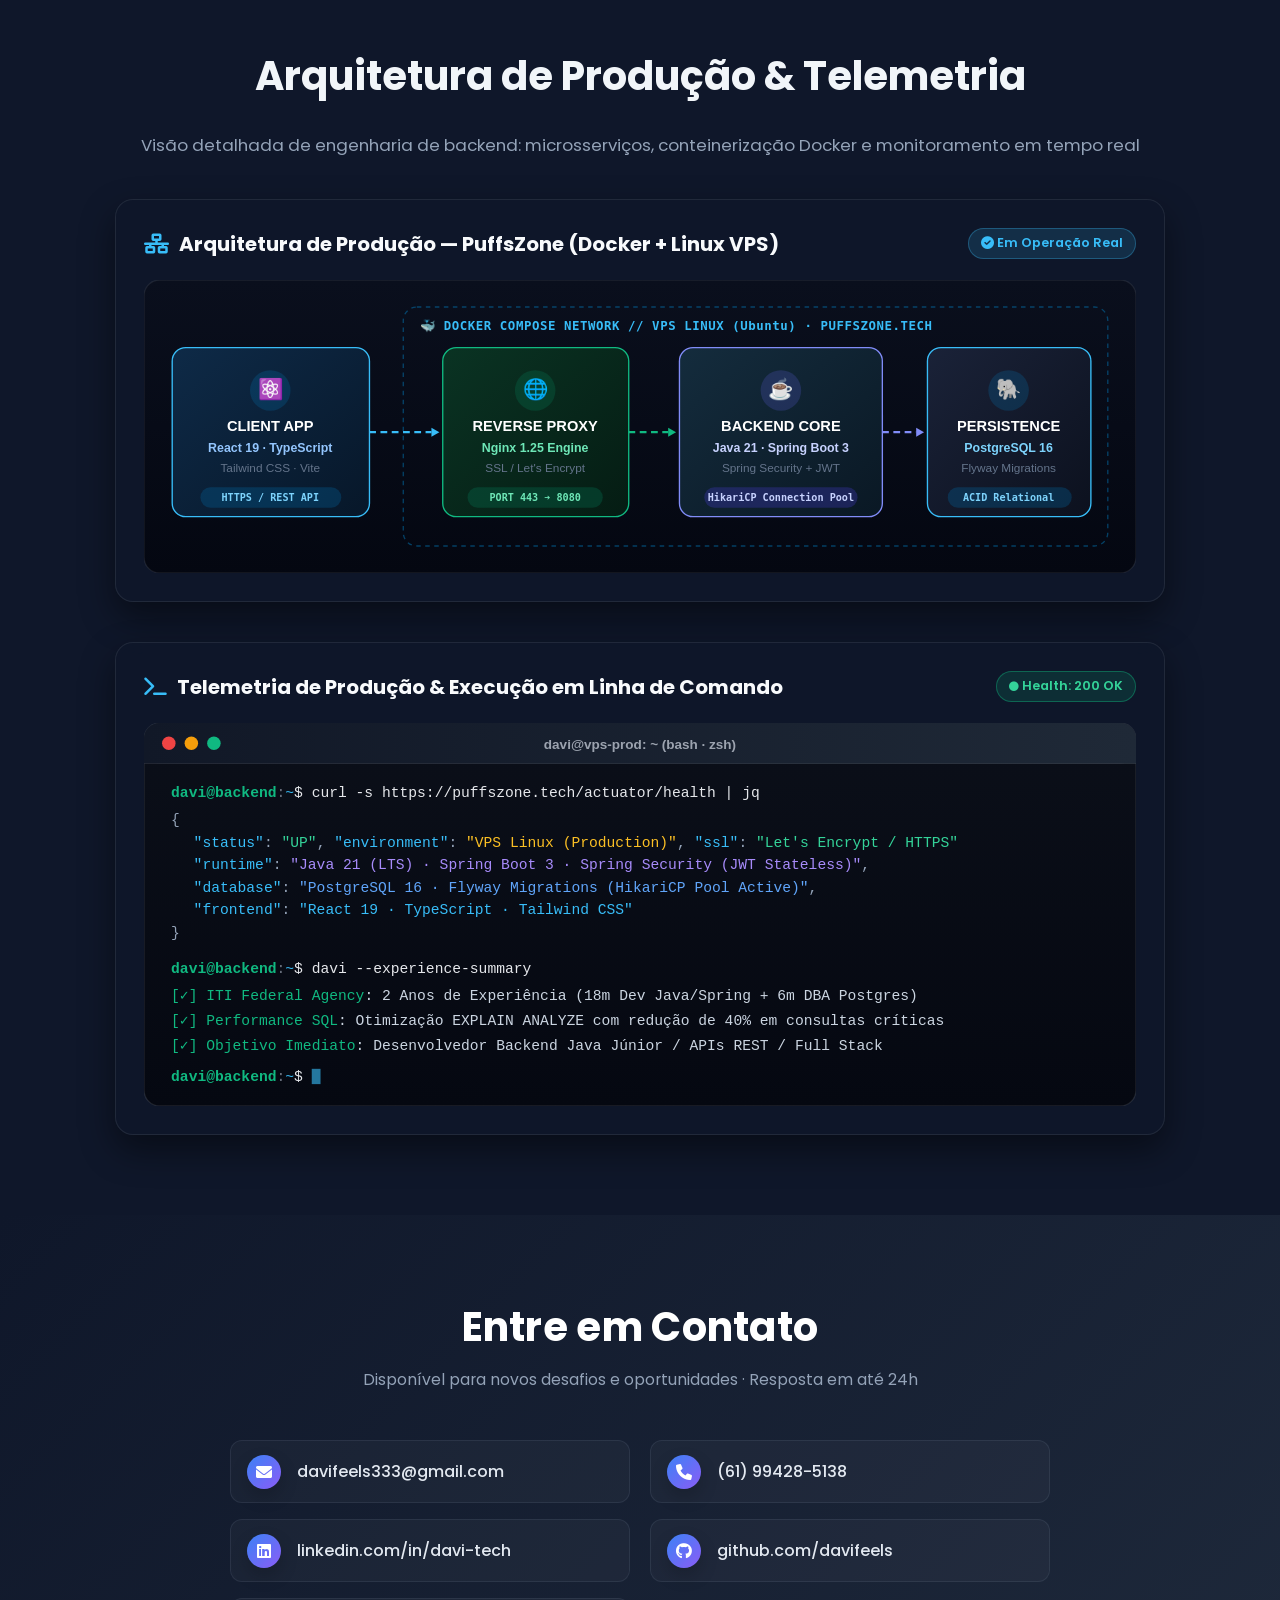
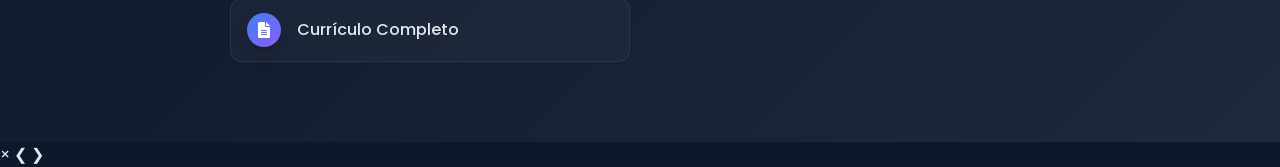
==== commit a206c042: "feat(skills): restaura layout em quadradinhos chamativos com badges de producao real" ====
--- a/index.html
+++ b/index.html
@@ -387,354 +387,216 @@
         </div>
     </section>
 
-    <!-- Skills Section (Tech Bento Matrix & Production Mastery) -->
+    <!-- Skills Section -->
     <section id="skills" class="skills-section">
-        <div class="container skills-container-expanded">
-            <div class="skills-header-center">
-                <div class="skills-kicker">
-                    <span class="live-dot pulse-emerald"></span> ENGENHARIA DE SOFTWARE &amp; ARQUITETURA PRÁTICA
-                </div>
-                <h2 class="section-title">Habilidades Técnicas &amp; Domínio de Produção</h2>
-                <p class="skills-lead">
-                    Competências forjadas em <strong>2 anos de atuação em autarquia federal de missão crítica (ITI / Presidência da República)</strong> e sistemas ativos em produção Linux. Cada ferramenta é fundamentada em evidências reais, decisões de arquitetura e zero achismos.
-                </p>
-
-                <!-- Interactive Tech Matrix Filter Bar -->
-                <div class="tech-matrix-filters">
-                    <button class="t-filter-btn active" data-filter="all" onclick="filterTechMatrix('all')">
-                        <i class="fas fa-layer-group"></i> Visão Geral Completa
-                    </button>
-                    <button class="t-filter-btn" data-filter="java" onclick="filterTechMatrix('java')">
-                        <i class="fab fa-java"></i> Java 25 &amp; Spring Core
-                    </button>
-                    <button class="t-filter-btn" data-filter="security" onclick="filterTechMatrix('security')">
-                        <i class="fas fa-shield-halved"></i> Segurança Federal &amp; LGPD
-                    </button>
-                    <button class="t-filter-btn" data-filter="data" onclick="filterTechMatrix('data')">
-                        <i class="fas fa-database"></i> PostgreSQL &amp; Persistência
-                    </button>
-                    <button class="t-filter-btn" data-filter="devops" onclick="filterTechMatrix('devops')">
-                        <i class="fab fa-docker"></i> DevOps &amp; Cloud Linux
-                    </button>
-                    <button class="t-filter-btn" data-filter="ai" onclick="filterTechMatrix('ai')">
-                        <i class="fas fa-brain"></i> IA &amp; RAG Semântico
-                    </button>
-                </div>
-            </div>
-
-            <!-- Bento Grid Executivo Surreal -->
-            <div class="tech-bento-matrix" id="techBentoMatrix">
-                
-                <!-- CARD 1: O TITULAR SUPREMO (Span 2 colunas / Destaque Gigante) -->
-                <div class="bento-box bento-hero-java" data-category="java">
-                    <div class="bento-glow-blob blob-blue"></div>
-                    <div class="bento-top-bar">
-                        <div class="bento-badge-tech core-pill">
-                            <i class="fab fa-java"></i> CORE BACKEND STACK · PRODUÇÃO REAL
-                        </div>
-                        <span class="bento-telemetry-chip"><i class="fas fa-check-circle"></i> 24m ITI Federal + AegisCore</span>
-                    </div>
-
-                    <div class="bento-main-info">
-                        <h3>Ecossistema Java 25 &amp; Spring Boot 4 Enterprise</h3>
-                        <p class="bento-desc">
-                            Construção de APIs RESTful herméticas, microsserviços desacoplados e regras de negócio com integridade transacional ACID. 
-                            Utilização de <strong>Java moderno (Virtual Threads, Records, Pattern Matching)</strong> e testes automatizados sem mocks em memória via <strong>Testcontainers</strong>.
-                        </p>
-                    </div>
-
-                    <div class="tech-chips-grid grid-java-six">
-                        <div class="tech-item-hud" data-tech="java">
-                            <div class="hud-icon"><i class="fab fa-java" style="color:#38bdf8"></i></div>
-                            <div class="hud-meta">
-                                <span class="hud-name">Java 25 / 21</span>
-                                <span class="hud-proof">Eclipse Temurin · 24m Produção</span>
-                            </div>
-                            <div class="hud-tooltip">
-                                <strong>Aplicação Comprovada:</strong> APIs corporativas no ITI (Federal) e arquitetura AegisCore com Virtual Threads e tratamento rigoroso de exceções.
-                            </div>
-                        </div>
-
-                        <div class="tech-item-hud" data-tech="spring">
-                            <div class="hud-icon"><i class="fas fa-leaf" style="color:#10b981"></i></div>
-                            <div class="hud-meta">
-                                <span class="hud-name">Spring Boot 4 / 3</span>
-                                <span class="hud-proof">MVC · JPA · Actuator · Events</span>
-                            </div>
-                            <div class="hud-tooltip">
-                                <strong>Arquitetura Desacoplada:</strong> Injeção de dependências limpa, Spring Events assíncronos (AFTER_COMMIT / REQUIRES_NEW) e DTOs imutáveis.
-                            </div>
-                        </div>
-
-                        <div class="tech-item-hud" data-tech="testcontainers">
-                            <div class="hud-icon"><i class="fas fa-vial" style="color:#818cf8"></i></div>
-                            <div class="hud-meta">
-                                <span class="hud-name">Testcontainers</span>
-                                <span class="hud-proof">Zero H2 Mocks em CI</span>
-                            </div>
-                            <div class="hud-tooltip">
-                                <strong>Testes Herméticos:</strong> PostgreSQL 18 real inicializado sob demanda em Docker durante o ciclo de build do Maven.
-                            </div>
-                        </div>
-
-                        <div class="tech-item-hud" data-tech="security">
-                            <div class="hud-icon"><i class="fas fa-shield-halved" style="color:#06b6d4"></i></div>
-                            <div class="hud-meta">
-                                <span class="hud-name">Spring Security</span>
-                                <span class="hud-proof">RBAC · BCrypt · Stateless</span>
-                            </div>
-                            <div class="hud-tooltip">
-                                <strong>Segurança Defensiva:</strong> Filtro de segurança customizado, controle por perfis ADMIN/USER e hashing BCrypt com salt dinâmico.
-                            </div>
-                        </div>
-
-                        <div class="tech-item-hud" data-tech="junit">
-                            <div class="hud-icon"><i class="fas fa-check-double" style="color:#34d399"></i></div>
-                            <div class="hud-meta">
-                                <span class="hud-name">JUnit 5 &amp; MockMvc</span>
-                                <span class="hud-proof">Integração &amp; Contrato REST</span>
-                            </div>
-                            <div class="hud-tooltip">
-                                <strong>Qualidade de Código:</strong> Validação de status HTTP, serialização JSON, autenticação de endpoints e Bean Validation.
-                            </div>
-                        </div>
-
-                        <div class="tech-item-hud" data-tech="flyway">
-                            <div class="hud-icon"><i class="fas fa-code-branch" style="color:#f59e0b"></i></div>
-                            <div class="hud-meta">
-                                <span class="hud-name">Flyway Migration</span>
-                                <span class="hud-proof">Versionamento Imutável de Schema</span>
-                            </div>
-                            <div class="hud-tooltip">
-                                <strong>Zero Drift de Banco:</strong> Scripts versionados V1..V2 aplicados no boot da aplicação com histórico rastreável.
-                            </div>
-                        </div>
-                    </div>
-                </div>
-
-                <!-- CARD 2: SEGURANÇA E GOVERNANÇA FEDERAL (ITI) -->
-                <div class="bento-box bento-security-box" data-category="security">
-                    <div class="bento-glow-blob blob-purple"></div>
-                    <div class="bento-top-bar">
-                        <div class="bento-badge-tech security-pill">
-                            <i class="fas fa-landmark"></i> GOVERNANÇA ESTATAL &amp; LGPD
-                        </div>
-                        <span class="bento-telemetry-chip"><i class="fas fa-shield-alt"></i> ITI / Presidência</span>
-                    </div>
-
-                    <div class="bento-main-info">
-                        <h3>Criptografia de Estado &amp; LGPD Art. 37</h3>
-                        <p class="bento-desc">
-                            Experiência de 24 meses em autarquia federal aplicando controle de acesso estrito, auditoria imutável de operações críticas e criptografia padrão ICP-Brasil.
-                        </p>
-                    </div>
-
-                    <div class="tech-chips-grid">
-                        <div class="tech-item-hud" data-tech="lgpd">
-                            <div class="hud-icon"><i class="fas fa-file-shield" style="color:#a855f7"></i></div>
-                            <div class="hud-meta">
-                                <span class="hud-name">LGPD Art. 37</span>
-                                <span class="hud-proof">Inventário &amp; Ciclo de Vida</span>
-                            </div>
-                            <div class="hud-tooltip">
-                                <strong>Registro Legal:</strong> Catalogação de operações, base legal, finalidade e relatórios formais para auditoria governamental.
-                            </div>
-                        </div>
-
-                        <div class="tech-item-hud" data-tech="crypto">
-                            <div class="hud-icon"><i class="fas fa-key" style="color:#f59e0b"></i></div>
-                            <div class="hud-meta">
-                                <span class="hud-name">RSA / AES / PKI</span>
-                                <span class="hud-proof">Padrão ICP-Brasil</span>
-                            </div>
-                            <div class="hud-tooltip">
-                                <strong>Criptografia Forte:</strong> Encriptação em repouso e trânsito, certificados X.509 e assinaturas digitais com hash SHA-256.
-                            </div>
-                        </div>
-
-                        <div class="tech-item-hud" data-tech="audit">
-                            <div class="hud-icon"><i class="fas fa-clock-rotate-left" style="color:#38bdf8"></i></div>
-                            <div class="hud-meta">
-                                <span class="hud-name">Audit Trail</span>
-                                <span class="hud-proof">Logs Imutáveis Desacoplados</span>
-                            </div>
-                            <div class="hud-tooltip">
-                                <strong>Auditoria Contínua:</strong> Trilha de eventos pós-commit com registro de autor, timestamp UTC e payload da operação.
-                            </div>
-                        </div>
-                    </div>
-                </div>
-
-                <!-- CARD 3: BANCOS DE DADOS & PERSISTÊNCIA -->
-                <div class="bento-box bento-data-box" data-category="data">
-                    <div class="bento-glow-blob blob-emerald"></div>
-                    <div class="bento-top-bar">
-                        <div class="bento-badge-tech data-pill">
-                            <i class="fas fa-database"></i> PERSISTÊNCIA &amp; ALTA PERFORMANCE
-                        </div>
-                        <span class="bento-telemetry-chip"><i class="fas fa-graduation-cap"></i> Superior em Banco de Dados</span>
-                    </div>
-
-                    <div class="bento-main-info">
-                        <h3>PostgreSQL 18, Otimização de Queries &amp; Redis</h3>
-                        <p class="bento-desc">
-                            Modelagem relacional normalizada (3FN), criação de índices estratégicos (B-Tree, GIN, HNSW), isolamento transacional e redução de até 40% na latência de queries.
-                        </p>
-                    </div>
-
-                    <div class="tech-chips-grid">
-                        <div class="tech-item-hud" data-tech="postgres">
-                            <div class="hud-icon"><i class="fas fa-database" style="color:#38bdf8"></i></div>
-                            <div class="hud-meta">
-                                <span class="hud-name">PostgreSQL 18</span>
-                                <span class="hud-proof">Multi-AZ · ACID · EXPLAIN ANALYZE</span>
-                            </div>
-                            <div class="hud-tooltip">
-                                <strong>Engenharia SQL:</strong> Particionamento, índices parciais e otimização de planos de execução em produção.
-                            </div>
-                        </div>
-
-                        <div class="tech-item-hud" data-tech="redis">
-                            <div class="hud-icon"><i class="fas fa-bolt" style="color:#ef4444"></i></div>
-                            <div class="hud-meta">
-                                <span class="hud-name">Redis In-Memory</span>
-                                <span class="hud-proof">Cache &amp; Sessões · P99: 22ms</span>
-                            </div>
-                            <div class="hud-tooltip">
-                                <strong>Aceleração de Resposta:</strong> Cache de consultas repetitivas e controle de concorrência com expiração TTL.
-                            </div>
-                        </div>
-
-                        <div class="tech-item-hud" data-tech="pgvector">
-                            <div class="hud-icon"><i class="fas fa-network-wired" style="color:#10b981"></i></div>
-                            <div class="hud-meta">
-                                <span class="hud-name">pgvector</span>
-                                <span class="hud-proof">Embeddings &amp; Busca Vetorial</span>
-                            </div>
-                            <div class="hud-tooltip">
-                                <strong>Busca Semântica:</strong> Armazenamento e consulta por similaridade de cosseno para RAG e jurisprudência jurídica.
-                            </div>
-                        </div>
-                    </div>
-                </div>
-
-                <!-- CARD 4: CLOUD, LINUX & DEVOPS -->
-                <div class="bento-box bento-devops-box" data-category="devops">
-                    <div class="bento-glow-blob blob-cyan"></div>
-                    <div class="bento-top-bar">
-                        <div class="bento-badge-tech devops-pill">
-                            <i class="fab fa-docker"></i> INFRAESTRUTURA ATIVA &amp; CLOUD
-                        </div>
-                        <span class="bento-telemetry-chip"><i class="fas fa-server"></i> VPS Linux 100% Operacional</span>
-                    </div>
-
-                    <div class="bento-main-info">
-                        <h3>Docker, Linux VPS, Nginx SSL &amp; Cloud AWS</h3>
-                        <p class="bento-desc">
-                            Aplicações em produção no mundo real em instâncias Linux Debian/Ubuntu, com proxy reverso Nginx com SSL Certbot, orquestração multi-container e esteiras de CI/CD automáticas.
-                        </p>
-                    </div>
-
-                    <div class="tech-chips-grid grid-devops-four">
-                        <div class="tech-item-hud" data-tech="docker">
-                            <div class="hud-icon"><i class="fab fa-docker" style="color:#38bdf8"></i></div>
-                            <div class="hud-meta">
-                                <span class="hud-name">Docker &amp; Compose</span>
-                                <span class="hud-proof">Multi-Stage Builds &amp; Redes Privadas</span>
-                            </div>
-                            <div class="hud-tooltip">
-                                <strong>Containers Herméticos:</strong> Imagens enxutas em alpine, persistência via volumes nomeados e isolamento de portas.
-                            </div>
-                        </div>
-
-                        <div class="tech-item-hud" data-tech="linux">
-                            <div class="hud-icon"><i class="fab fa-linux" style="color:#f59e0b"></i></div>
-                            <div class="hud-meta">
-                                <span class="hud-name">Linux VPS Produção</span>
-                                <span class="hud-proof">Systemd Services · UFW · Produção</span>
-                            </div>
-                            <div class="hud-tooltip">
-                                <strong>Host Ativo:</strong> Deploy do PuffsZone ao vivo em servidor Linux Debian 12 com reinicialização resiliente systemd.
-                            </div>
-                        </div>
-
-                        <div class="tech-item-hud" data-tech="nginx">
-                            <div class="hud-icon"><i class="fas fa-shield-virus" style="color:#10b981"></i></div>
-                            <div class="hud-meta">
-                                <span class="hud-name">Nginx + SSL</span>
-                                <span class="hud-proof">Reverse Proxy · HTTPS Certbot</span>
-                            </div>
-                            <div class="hud-tooltip">
-                                <strong>Ingress Seguro:</strong> Terminação TLS 1.3, mitigação de DDoS, compressão gzip e roteamento de tráfego 443 -> 8080.
-                            </div>
-                        </div>
-
-                        <div class="tech-item-hud" data-tech="aws">
-                            <div class="hud-icon"><i class="fab fa-aws" style="color:#fbbf24"></i></div>
-                            <div class="hud-meta">
-                                <span class="hud-name">AWS Cloud</span>
-                                <span class="hud-proof">EC2 · S3 · RDS · IAM</span>
-                            </div>
-                            <div class="hud-tooltip">
-                                <strong>Treinamento Oficial AWS:</strong> Cloud Practitioner Essentials, arquitetura distribuída e segurança em nuvem.
-                            </div>
-                        </div>
-                    </div>
-                </div>
-
-                <!-- CARD 5: IA APLICADA & FULLSTACK COMPLEMENTAR -->
-                <div class="bento-box bento-ai-box" data-category="ai">
-                    <div class="bento-glow-blob blob-amber"></div>
-                    <div class="bento-top-bar">
-                        <div class="bento-badge-tech ai-pill">
-                            <i class="fas fa-robot"></i> IA GENERATIVA &amp; FULLSTACK MODERNO
-                        </div>
-                        <span class="bento-telemetry-chip"><i class="fas fa-brain"></i> RAG &amp; Agentes Cognitivos</span>
-                    </div>
-
-                    <div class="bento-main-info">
-                        <h3>Python RAG, FastAPI, React 19 &amp; Mobile Kotlin</h3>
-                        <p class="bento-desc">
-                            Integração de Inteligência Artificial para análise preditiva jurídica, transcrição pericial de áudio (Whisper) e interfaces web reativas de alto desempenho.
-                        </p>
-                    </div>
-
-                    <div class="tech-chips-grid">
-                        <div class="tech-item-hud" data-tech="python">
-                            <div class="hud-icon"><i class="fab fa-python" style="color:#38bdf8"></i></div>
-                            <div class="hud-meta">
-                                <span class="hud-name">Python &amp; FastAPI</span>
-                                <span class="hud-proof">RAG · LangChain · Scikit-Learn</span>
-                            </div>
-                            <div class="hud-tooltip">
-                                <strong>IA em Produção:</strong> Endpoints assíncronos de alta vazão para classificação preditiva e pipelines semânticos.
-                            </div>
-                        </div>
-
-                        <div class="tech-item-hud" data-tech="react">
-                            <div class="hud-icon"><i class="fab fa-react" style="color:#60a5fa"></i></div>
-                            <div class="hud-meta">
-                                <span class="hud-name">React 19 &amp; TypeScript</span>
-                                <span class="hud-proof">Tailwind CSS · Vite · SPA</span>
-                            </div>
-                            <div class="hud-tooltip">
-                                <strong>Frontends Corporativos:</strong> Dashboards operacionais responsivos consumindo APIs RESTful seguras.
-                            </div>
-                        </div>
-
-                        <div class="tech-item-hud" data-tech="kotlin">
-                            <div class="hud-icon"><i class="fas fa-mobile-alt" style="color:#a3e635"></i></div>
-                            <div class="hud-meta">
-                                <span class="hud-name">Kotlin &amp; ML Kit</span>
-                                <span class="hud-proof">Android Nativo · Biometria Facial</span>
-                            </div>
-                            <div class="hud-tooltip">
-                                <strong>Mobile MDM:</strong> Detecção biométrica on-device via ML Kit e comunicação WebSocket com backend Node.js.
-                            </div>
-                        </div>
-                    </div>
-                </div>
-
+        <div class="container">
+            <h2 class="section-title">Habilidades Técnicas</h2>
+            <p class="section-subtitle" style="text-align: center; color: #94a3b8; margin-top: -1.5rem; margin-bottom: 3rem; font-size: 1.05rem;">
+                Tecnologias comprovadas em produção federal (ITI / Presidência da República), sistemas em nuvem e aplicações corporativas
+            </p>
+
+            <div class="skills-grid">
+                <!-- Categoria 1: Backend & Linguagens Core -->
+                <div class="skill-category">
+                    <h3><i class="fas fa-code"></i> Backend &amp; Linguagens Core</h3>
+                    <div class="skill-items">
+                        <div class="skill-item">
+                            <i class="fab fa-java" style="color: #38bdf8;"></i>
+                            <span>Java 25 / 21</span>
+                            <div class="skill-badge badge-prod">Produção ITI &amp; AegisCore</div>
+                        </div>
+                        <div class="skill-item">
+                            <i class="fas fa-leaf" style="color: #10b981;"></i>
+                            <span>Spring Boot 4 / 3</span>
+                            <div class="skill-badge badge-core">APIs REST &amp; Microservices</div>
+                        </div>
+                        <div class="skill-item">
+                            <i class="fas fa-vial" style="color: #818cf8;"></i>
+                            <span>Testcontainers</span>
+                            <div class="skill-badge badge-test">Zero H2 Mocks em CI</div>
+                        </div>
+                        <div class="skill-item">
+                            <i class="fas fa-shield-halved" style="color: #06b6d4;"></i>
+                            <span>Spring Security</span>
+                            <div class="skill-badge badge-sec">RBAC &amp; BCrypt</div>
+                        </div>
+                        <div class="skill-item">
+                            <i class="fas fa-database" style="color: #38bdf8;"></i>
+                            <span>SQL &amp; Tuning</span>
+                            <div class="skill-badge badge-dba">EXPLAIN ANALYZE (-40%)</div>
+                        </div>
+                        <div class="skill-item">
+                            <i class="fab fa-js" style="color: #fbbf24;"></i>
+                            <span>TypeScript</span>
+                            <div class="skill-badge badge-front">Tipagem Estrita &amp; APIs</div>
+                        </div>
+                        <div class="skill-item">
+                            <i class="fab fa-python" style="color: #38bdf8;"></i>
+                            <span>Python 3</span>
+                            <div class="skill-badge badge-ai">FastAPI &amp; Automação</div>
+                        </div>
+                        <div class="skill-item">
+                            <i class="fas fa-mobile-alt" style="color: #a3e635;"></i>
+                            <span>Kotlin</span>
+                            <div class="skill-badge badge-mob">Android &amp; ML Kit</div>
+                        </div>
+                    </div>
+                </div>
+
+                <!-- Categoria 2: Bancos de Dados & Persistência -->
+                <div class="skill-category">
+                    <h3><i class="fas fa-database"></i> Banco de Dados &amp; Persistência</h3>
+                    <div class="skill-items">
+                        <div class="skill-item">
+                            <i class="fas fa-database" style="color: #38bdf8;"></i>
+                            <span>PostgreSQL 18</span>
+                            <div class="skill-badge badge-dba">Multi-AZ · ACID · DBA</div>
+                        </div>
+                        <div class="skill-item">
+                            <i class="fas fa-code-branch" style="color: #f59e0b;"></i>
+                            <span>Flyway</span>
+                            <div class="skill-badge badge-prod">Migrations V1..V2</div>
+                        </div>
+                        <div class="skill-item">
+                            <i class="fas fa-bolt" style="color: #ef4444;"></i>
+                            <span>Redis</span>
+                            <div class="skill-badge badge-perf">Cache P99: 22ms</div>
+                        </div>
+                        <div class="skill-item">
+                            <i class="fas fa-network-wired" style="color: #10b981;"></i>
+                            <span>pgvector</span>
+                            <div class="skill-badge badge-ai">Embeddings &amp; RAG</div>
+                        </div>
+                        <div class="skill-item">
+                            <i class="fas fa-cubes" style="color: #818cf8;"></i>
+                            <span>Spring Data JPA</span>
+                            <div class="skill-badge badge-core">Mapeamento &amp; Transações</div>
+                        </div>
+                    </div>
+                </div>
+
+                <!-- Categoria 3: Segurança & Governança Federal (ITI) -->
+                <div class="skill-category">
+                    <h3><i class="fas fa-shield-alt"></i> Segurança &amp; Governança Federal (ITI)</h3>
+                    <div class="skill-items">
+                        <div class="skill-item">
+                            <i class="fas fa-file-shield" style="color: #a855f7;"></i>
+                            <span>LGPD Art. 37</span>
+                            <div class="skill-badge badge-fed">Conformidade Federal ITI</div>
+                        </div>
+                        <div class="skill-item">
+                            <i class="fas fa-key" style="color: #f59e0b;"></i>
+                            <span>RSA / AES / PKI</span>
+                            <div class="skill-badge badge-fed">Padrão ICP-Brasil</div>
+                        </div>
+                        <div class="skill-item">
+                            <i class="fas fa-clock-rotate-left" style="color: #38bdf8;"></i>
+                            <span>Auditoria de Logs</span>
+                            <div class="skill-badge badge-prod">AFTER_COMMIT Assíncrono</div>
+                        </div>
+                        <div class="skill-item">
+                            <i class="fas fa-user-shield" style="color: #10b981;"></i>
+                            <span>Controle RBAC</span>
+                            <div class="skill-badge badge-sec">Perfis ADMIN &amp; USER</div>
+                        </div>
+                    </div>
+                </div>
+
+                <!-- Categoria 4: DevOps, Linux & Cloud -->
+                <div class="skill-category">
+                    <h3><i class="fab fa-docker"></i> DevOps, Linux &amp; Cloud</h3>
+                    <div class="skill-items">
+                        <div class="skill-item">
+                            <i class="fab fa-docker" style="color: #38bdf8;"></i>
+                            <span>Docker &amp; Compose</span>
+                            <div class="skill-badge badge-devops">Multi-Container Isolado</div>
+                        </div>
+                        <div class="skill-item">
+                            <i class="fab fa-linux" style="color: #f59e0b;"></i>
+                            <span>Linux (Debian)</span>
+                            <div class="skill-badge badge-prod">VPS 24/7 em Produção</div>
+                        </div>
+                        <div class="skill-item">
+                            <i class="fas fa-shield-virus" style="color: #10b981;"></i>
+                            <span>Nginx Proxy</span>
+                            <div class="skill-badge badge-sec">HTTPS &amp; SSL Certbot</div>
+                        </div>
+                        <div class="skill-item">
+                            <i class="fab fa-github" style="color: #cbd5e1;"></i>
+                            <span>GitHub Actions</span>
+                            <div class="skill-badge badge-test">CI/CD &amp; Maven Verify</div>
+                        </div>
+                        <div class="skill-item">
+                            <i class="fab fa-aws" style="color: #fbbf24;"></i>
+                            <span>AWS Cloud</span>
+                            <div class="skill-badge badge-cloud">Cloud Practitioner (EC2/S3)</div>
+                        </div>
+                    </div>
+                </div>
+
+                <!-- Categoria 5: Testes Automatizados & Qualidade -->
+                <div class="skill-category">
+                    <h3><i class="fas fa-vial"></i> Testes Automatizados &amp; Qualidade</h3>
+                    <div class="skill-items">
+                        <div class="skill-item">
+                            <i class="fas fa-check-double" style="color: #10b981;"></i>
+                            <span>JUnit 5</span>
+                            <div class="skill-badge badge-test">Unitários &amp; Herméticos</div>
+                        </div>
+                        <div class="skill-item">
+                            <i class="fas fa-vial" style="color: #38bdf8;"></i>
+                            <span>MockMvc</span>
+                            <div class="skill-badge badge-core">Contrato de Endpoints REST</div>
+                        </div>
+                        <div class="skill-item">
+                            <i class="fas fa-shield-alt" style="color: #818cf8;"></i>
+                            <span>Mockito</span>
+                            <div class="skill-badge badge-test">Mocks de Camada Service</div>
+                        </div>
+                        <div class="skill-item">
+                            <i class="fas fa-paper-plane" style="color: #f97316;"></i>
+                            <span>Postman</span>
+                            <div class="skill-badge badge-prod">Coleções &amp; Testes E2E</div>
+                        </div>
+                        <div class="skill-item">
+                            <i class="fas fa-robot" style="color: #22c55e;"></i>
+                            <span>Playwright</span>
+                            <div class="skill-badge badge-test">Automação E2E de Fluxos</div>
+                        </div>
+                    </div>
+                </div>
+
+                <!-- Categoria 6: IA Aplicada, RAG & Mobile -->
+                <div class="skill-category">
+                    <h3><i class="fas fa-brain"></i> IA Aplicada, RAG &amp; Mobile</h3>
+                    <div class="skill-items">
+                        <div class="skill-item">
+                            <i class="fas fa-brain" style="color: #a855f7;"></i>
+                            <span>FastAPI &amp; RAG</span>
+                            <div class="skill-badge badge-ai">Jurimetria &amp; Busca Vetorial</div>
+                        </div>
+                        <div class="skill-item">
+                            <i class="fab fa-react" style="color: #60a5fa;"></i>
+                            <span>React 19 &amp; Next.js</span>
+                            <div class="skill-badge badge-front">PuffsZone &amp; RiskCore UI</div>
+                        </div>
+                        <div class="skill-item">
+                            <i class="fas fa-wind" style="color: #38bdf8;"></i>
+                            <span>Tailwind CSS</span>
+                            <div class="skill-badge badge-front">Design System Responsivo</div>
+                        </div>
+                        <div class="skill-item">
+                            <i class="fab fa-node-js" style="color: #22c55e;"></i>
+                            <span>Node.js</span>
+                            <div class="skill-badge badge-core">WebSockets &amp; MDM Backend</div>
+                        </div>
+                        <div class="skill-item">
+                            <i class="fas fa-id-badge" style="color: #f59e0b;"></i>
+                            <span>ML Kit</span>
+                            <div class="skill-badge badge-mob">Reconhecimento Facial</div>
+                        </div>
+                    </div>
+                </div>
             </div>
         </div>
     </section>
--- a/styles.css
+++ b/styles.css
@@ -658,46 +658,6 @@
     font-size: 0.9rem;
 }
 
-.skills {
-    display: flex;
-    justify-content: center;
-    gap: 2rem;
-    flex-wrap: wrap;
-}
-
-.skill-item {
-    display: flex;
-    flex-direction: column;
-    align-items: center;
-    gap: 0.5rem;
-    padding: 1rem;
-    background: #334155;
-    border: 1px solid rgba(148, 163, 184, 0.2);
-    border-radius: 15px;
-    box-shadow: 0 5px 15px rgba(0, 0, 0, 0.3);
-    transition: all 0.3s ease;
-}
-
-.skill-item:hover {
-    transform: translateY(-5px);
-    background: #475569;
-    border-color: rgba(96, 165, 250, 0.3);
-}
-
-.skill-item i {
-    font-size: 2rem;
-    color: #60a5fa;
-}
-
-/* SVG variant for skill icons (e.g., PostgreSQL) */
-.skill-item img.skill-icon-svg {
-    width: 2rem;
-    height: 2rem;
-    display: block;
-    /* approximate theme blue via filter on monochrome SVG */
-    filter: invert(60%) sepia(46%) saturate(1317%) hue-rotate(187deg) brightness(101%) contrast(94%);
-}
-
 /* Projects Section */
 .projects {
     padding: 100px 0;
@@ -1272,137 +1232,217 @@
     }
 }
 
-/* Skills Section */
+/* ================================================================== */
+/* HABILIDADES TÉCNICAS (QUADRADINHOS CHAMATIVOS & PRODUÇÃO REAL)
+/* ================================================================== */
 .skills-section {
     padding: 100px 0;
-    background: linear-gradient(135deg, #0f172a 0%, #1e293b 100%);
+    background: radial-gradient(circle at 10% 15%, rgba(56, 189, 248, 0.08) 0%, transparent 45%),
+                radial-gradient(circle at 90% 85%, rgba(139, 92, 246, 0.08) 0%, transparent 45%),
+                linear-gradient(145deg, #070b13 0%, #0f172a 50%, #162032 100%);
+    position: relative;
 }
 
 .skills-grid {
     display: grid;
-    grid-template-columns: repeat(auto-fit, minmax(400px, 1fr));
-    gap: 3rem;
-    margin-top: 3rem;
+    grid-template-columns: repeat(auto-fit, minmax(460px, 1fr));
+    gap: 2.25rem;
+    margin-top: 2rem;
 }
 
 .skill-category {
-    background: linear-gradient(145deg, #1e293b, #334155);
-    padding: 2rem;
+    background: linear-gradient(145deg, rgba(30, 41, 59, 0.85) 0%, rgba(15, 23, 42, 0.95) 100%);
+    border: 1px solid rgba(56, 189, 248, 0.22);
     border-radius: 20px;
-    border: 1px solid rgba(96, 165, 250, 0.2);
-    transition: all 0.3s ease;
+    padding: 2rem 2.2rem;
+    box-shadow: 0 16px 40px rgba(0, 0, 0, 0.45);
+    transition: all 0.35s cubic-bezier(0.16, 1, 0.3, 1);
+    display: flex;
+    flex-direction: column;
 }
 
 .skill-category:hover {
-    border-color: rgba(96, 165, 250, 0.5);
-    box-shadow: 0 10px 30px rgba(59, 130, 246, 0.2);
+    border-color: rgba(56, 189, 248, 0.45);
+    box-shadow: 0 22px 55px rgba(0, 0, 0, 0.6), 0 0 25px rgba(56, 189, 248, 0.15);
+    transform: translateY(-3px);
 }
 
 .skill-category h3 {
-    color: #f1f5f9;
+    color: #f8fafc;
+    font-size: 1.25rem;
+    font-weight: 700;
+    margin-bottom: 1.75rem;
+    display: flex;
+    align-items: center;
+    gap: 0.65rem;
+    letter-spacing: -0.01em;
+    border-bottom: 1px solid rgba(255, 255, 255, 0.07);
+    padding-bottom: 0.9rem;
+}
+
+.skill-category h3 i {
+    color: #38bdf8;
     font-size: 1.2rem;
-    margin-bottom: 1.5rem;
-    display: flex;
-    align-items: center;
-    gap: 0.5rem;
-}
-
-.skill-category h3 i {
-    color: #60a5fa;
-}
-
+}
+
+/* O Quadradinho Chamativo */
 .skill-items {
     display: grid;
-    grid-template-columns: repeat(auto-fit, minmax(150px, 1fr));
-    gap: 1rem;
+    grid-template-columns: repeat(auto-fill, minmax(130px, 1fr));
+    gap: 1.15rem;
 }
 
 .skill-item {
-    background: rgba(59, 130, 246, 0.1);
-    padding: 1rem;
-    border-radius: 10px;
+    background: rgba(15, 23, 42, 0.85);
+    border: 1px solid rgba(56, 189, 248, 0.22);
+    border-radius: 16px;
+    padding: 1.35rem 0.85rem 1.15rem;
+    display: flex;
+    flex-direction: column;
+    align-items: center;
+    justify-content: center;
     text-align: center;
-    border: 1px solid rgba(96, 165, 250, 0.2);
-    transition: all 0.3s ease;
+    gap: 0.55rem;
+    min-height: 142px;
     position: relative;
+    box-shadow: 0 8px 24px rgba(0, 0, 0, 0.35);
+    transition: all 0.3s cubic-bezier(0.16, 1, 0.3, 1);
+    cursor: pointer;
 }
 
 .skill-item:hover {
-    transform: translateY(-3px);
-    border-color: rgba(96, 165, 250, 0.5);
-    background: rgba(59, 130, 246, 0.2);
+    transform: translateY(-6px) scale(1.04);
+    border-color: rgba(56, 189, 248, 0.75);
+    background: linear-gradient(145deg, rgba(30, 41, 59, 0.95) 0%, rgba(15, 23, 42, 0.98) 100%);
+    box-shadow: 0 16px 36px rgba(0, 0, 0, 0.7), 0 0 25px rgba(56, 189, 248, 0.3);
 }
 
 .skill-item i {
-    font-size: 2rem;
-    color: #60a5fa;
-    margin-bottom: 0.5rem;
+    font-size: 2.6rem;
+    margin-bottom: 0.25rem;
+    transition: transform 0.3s ease, filter 0.3s ease;
+    filter: drop-shadow(0 4px 12px rgba(0, 0, 0, 0.45));
+}
+
+.skill-item:hover i {
+    transform: scale(1.15);
+    filter: drop-shadow(0 0 16px currentColor);
 }
 
 .skill-item span {
-    display: block;
-    color: #f1f5f9;
-    font-weight: 500;
-    margin-bottom: 0.5rem;
-}
-
-.skill-level {
-    font-size: 0.8rem;
-    padding: 0.2rem 0.5rem;
-    border-radius: 10px;
-    font-weight: 500;
-}
-
-.skill-item.advanced .skill-level {
-    background: rgba(34, 197, 94, 0.2);
-    color: #4ade80;
-    border: 1px solid rgba(34, 197, 94, 0.3);
-}
-
-.skill-item.intermediate .skill-level {
-    background: rgba(251, 191, 36, 0.2);
+    font-size: 0.92rem;
+    font-weight: 700;
+    color: #ffffff;
+    line-height: 1.25;
+}
+
+/* Badges Técnicas Chamativas & Precisas */
+.skill-badge {
+    font-size: 0.7rem;
+    font-weight: 700;
+    padding: 0.3rem 0.65rem;
+    border-radius: 9999px;
+    letter-spacing: 0.02em;
+    width: 100%;
+    white-space: nowrap;
+    overflow: hidden;
+    text-overflow: ellipsis;
+    line-height: 1.2;
+    text-align: center;
+    transition: all 0.25s ease;
+}
+
+/* Cores das Badges por Tipo de Aplicação */
+.badge-prod {
+    background: rgba(16, 185, 129, 0.16);
+    color: #34d399;
+    border: 1px solid rgba(16, 185, 129, 0.4);
+}
+
+.badge-core {
+    background: rgba(56, 189, 248, 0.16);
+    color: #38bdf8;
+    border: 1px solid rgba(56, 189, 248, 0.4);
+}
+
+.badge-test {
+    background: rgba(129, 140, 248, 0.16);
+    color: #a5b4fc;
+    border: 1px solid rgba(129, 140, 248, 0.4);
+}
+
+.badge-sec {
+    background: rgba(6, 182, 212, 0.16);
+    color: #67e8f9;
+    border: 1px solid rgba(6, 182, 212, 0.4);
+}
+
+.badge-dba {
+    background: rgba(14, 165, 233, 0.16);
+    color: #7dd3fc;
+    border: 1px solid rgba(14, 165, 233, 0.4);
+}
+
+.badge-fed {
+    background: rgba(245, 158, 11, 0.16);
     color: #fbbf24;
-    border: 1px solid rgba(251, 191, 36, 0.3);
-}
-
-/* Beginner level */
-.skill-item.beginner .skill-level {
-    background: rgba(59, 130, 246, 0.15);
+    border: 1px solid rgba(245, 158, 11, 0.4);
+}
+
+.badge-devops {
+    background: rgba(56, 189, 248, 0.16);
+    color: #38bdf8;
+    border: 1px solid rgba(56, 189, 248, 0.4);
+}
+
+.badge-cloud {
+    background: rgba(251, 191, 36, 0.16);
+    color: #fef08a;
+    border: 1px solid rgba(251, 191, 36, 0.4);
+}
+
+.badge-perf {
+    background: rgba(239, 68, 68, 0.16);
+    color: #fca5a5;
+    border: 1px solid rgba(239, 68, 68, 0.4);
+}
+
+.badge-ai {
+    background: rgba(168, 85, 247, 0.16);
+    color: #d8b4fe;
+    border: 1px solid rgba(168, 85, 247, 0.4);
+}
+
+.badge-front {
+    background: rgba(59, 130, 246, 0.16);
     color: #93c5fd;
-    border: 1px solid rgba(59, 130, 246, 0.3);
-}
-
-.soft-skills {
-    display: flex;
-    flex-direction: column;
-    gap: 1rem;
-}
-
-.soft-skill-item {
-    background: rgba(139, 92, 246, 0.1);
-    padding: 1rem;
-    border-radius: 10px;
-    border: 1px solid rgba(139, 92, 246, 0.2);
-    display: flex;
-    align-items: center;
-    gap: 1rem;
-    transition: all 0.3s ease;
-}
-
-.soft-skill-item:hover {
-    background: rgba(139, 92, 246, 0.2);
-    border-color: rgba(139, 92, 246, 0.5);
-}
-
-.soft-skill-item i {
-    color: #a78bfa;
-    font-size: 1.2rem;
-    min-width: 20px;
-}
-
-.soft-skill-item span {
-    color: #cbd5e1;
-    line-height: 1.5;
+    border: 1px solid rgba(59, 130, 246, 0.4);
+}
+
+.badge-mob {
+    background: rgba(132, 204, 22, 0.16);
+    color: #bef264;
+    border: 1px solid rgba(132, 204, 22, 0.4);
+}
+
+@media (max-width: 992px) {
+    .skills-grid {
+        grid-template-columns: 1fr;
+    }
+}
+
+@media (max-width: 480px) {
+    .skill-items {
+        grid-template-columns: repeat(2, 1fr);
+        gap: 0.85rem;
+    }
+    .skill-item {
+        min-height: 125px;
+        padding: 1.1rem 0.6rem 0.9rem;
+    }
+    .skill-item i {
+        font-size: 2.1rem;
+    }
 }
 
 /* Contact Section */
@@ -1792,24 +1832,11 @@
     /* Skills Mobile */
     .skills-grid {
         grid-template-columns: 1fr;
-        gap: 2rem;
+        gap: 1.5rem;
     }
     
     .skill-category {
-        padding: 1.5rem;
-    }
-    
-    .skill-items {
-        grid-template-columns: repeat(2, 1fr);
-        gap: 0.8rem;
-    }
-    
-    .skill-item {
-        padding: 0.8rem;
-    }
-    
-    .skill-item i {
-        font-size: 1.5rem;
+        padding: 1.5rem 1.25rem;
     }
     
     .nav-container {
@@ -2160,23 +2187,7 @@
         max-width: 100%;
     }
     
-    .skills {
-        gap: 1rem;
-        justify-content: center;
-    }
-    
-    .skill-item {
-        padding: 0.8rem;
-        min-width: 80px;
-    }
-    
-    .skill-item i {
-        font-size: 1.5rem;
-    }
-    
-    .skill-item span {
-        font-size: 0.8rem;
-    }
+
 }
 
 /* Mobile muito pequeno */
@@ -2228,14 +2239,7 @@
         gap: 1rem;
     }
     
-    .skills {
-        gap: 0.8rem;
-    }
-    
-    .skill-item {
-        padding: 0.6rem;
-        min-width: 70px;
-    }
+
 }
 
 /* ===== Estabilidade e viewports muito estreitas ===== */
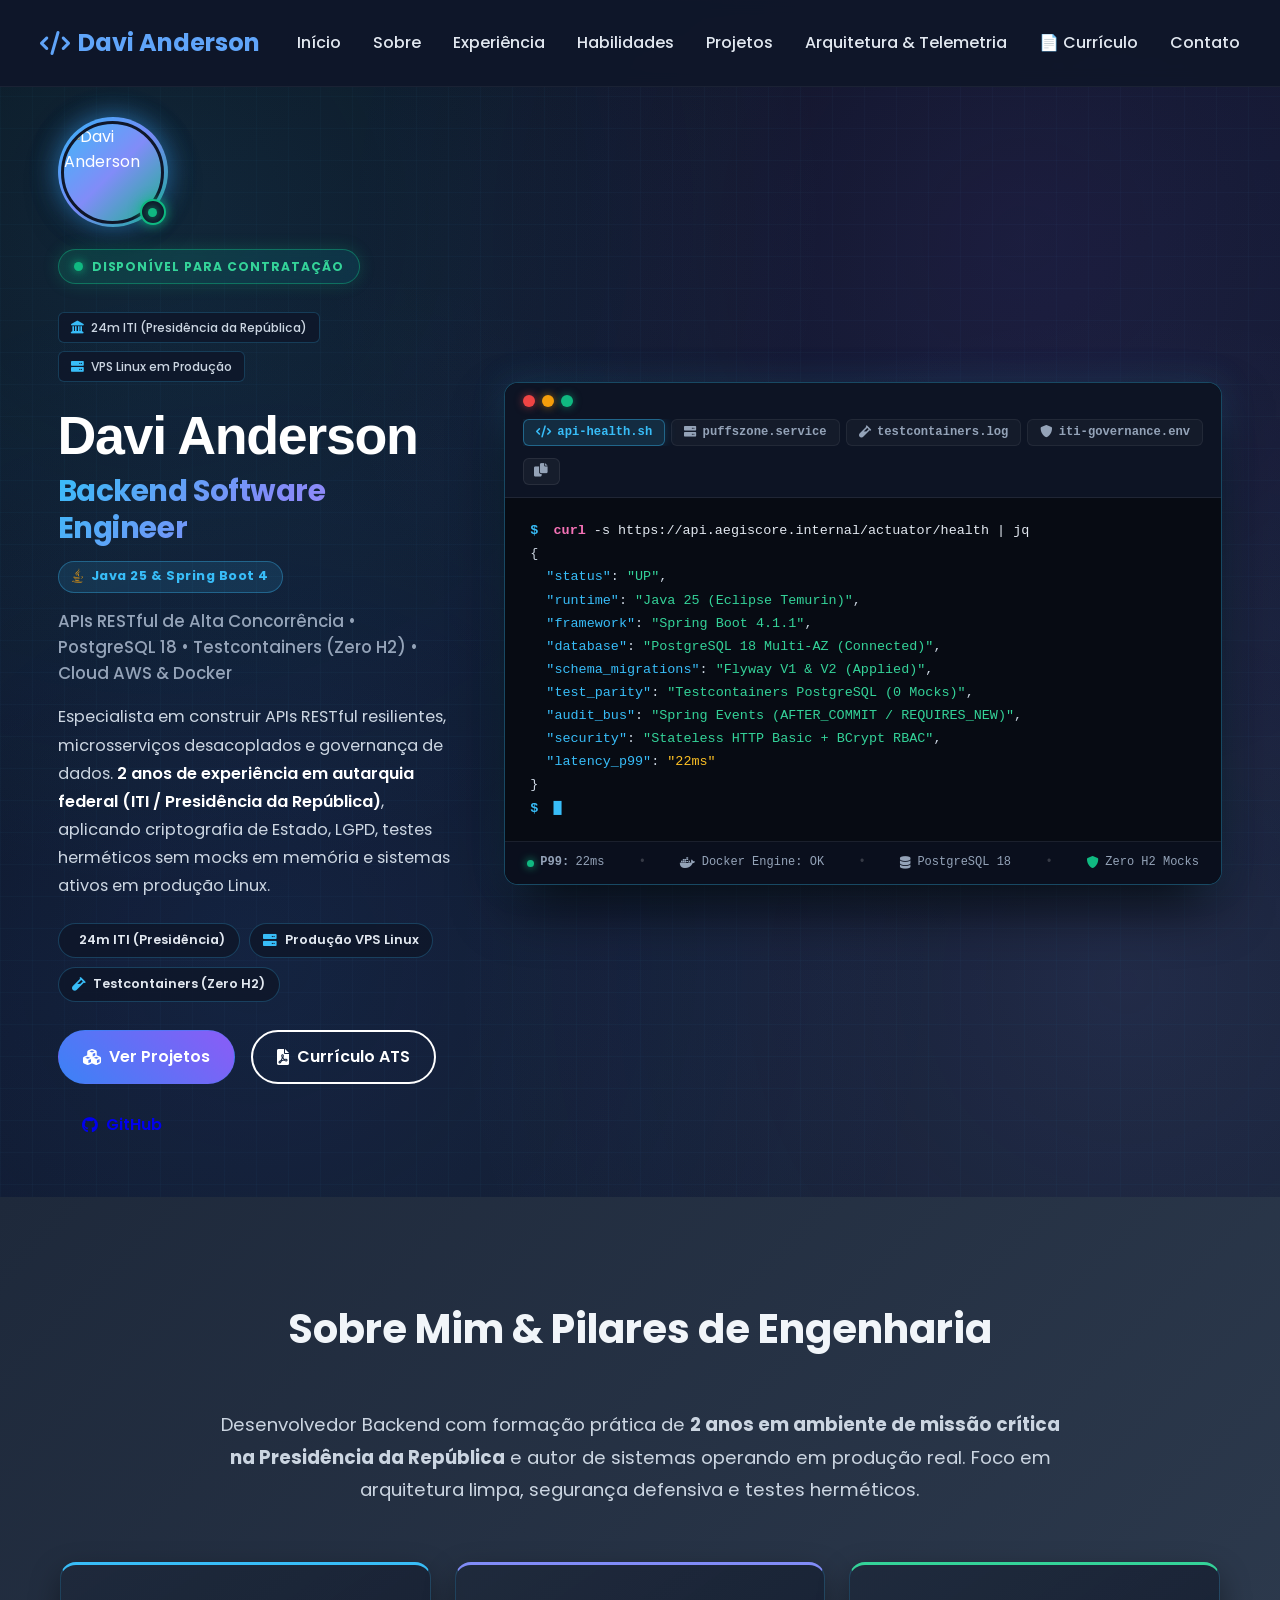
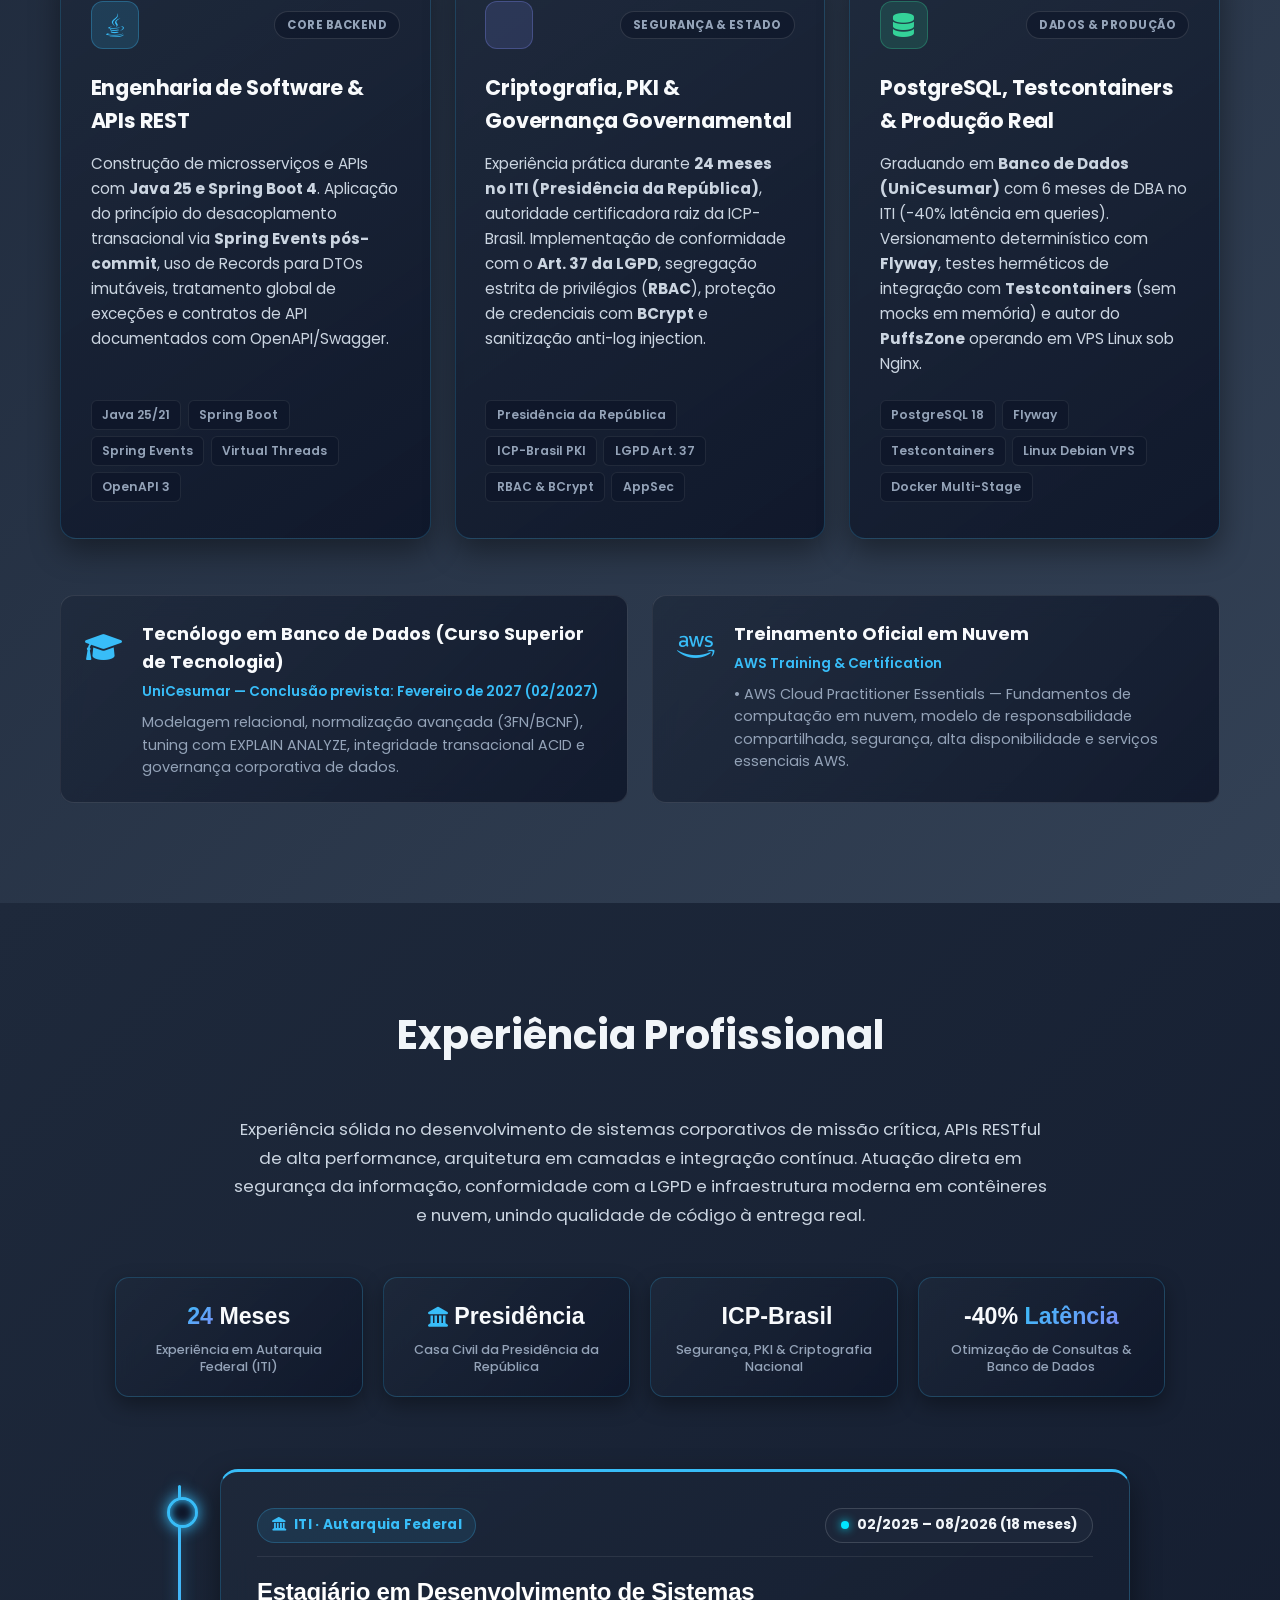
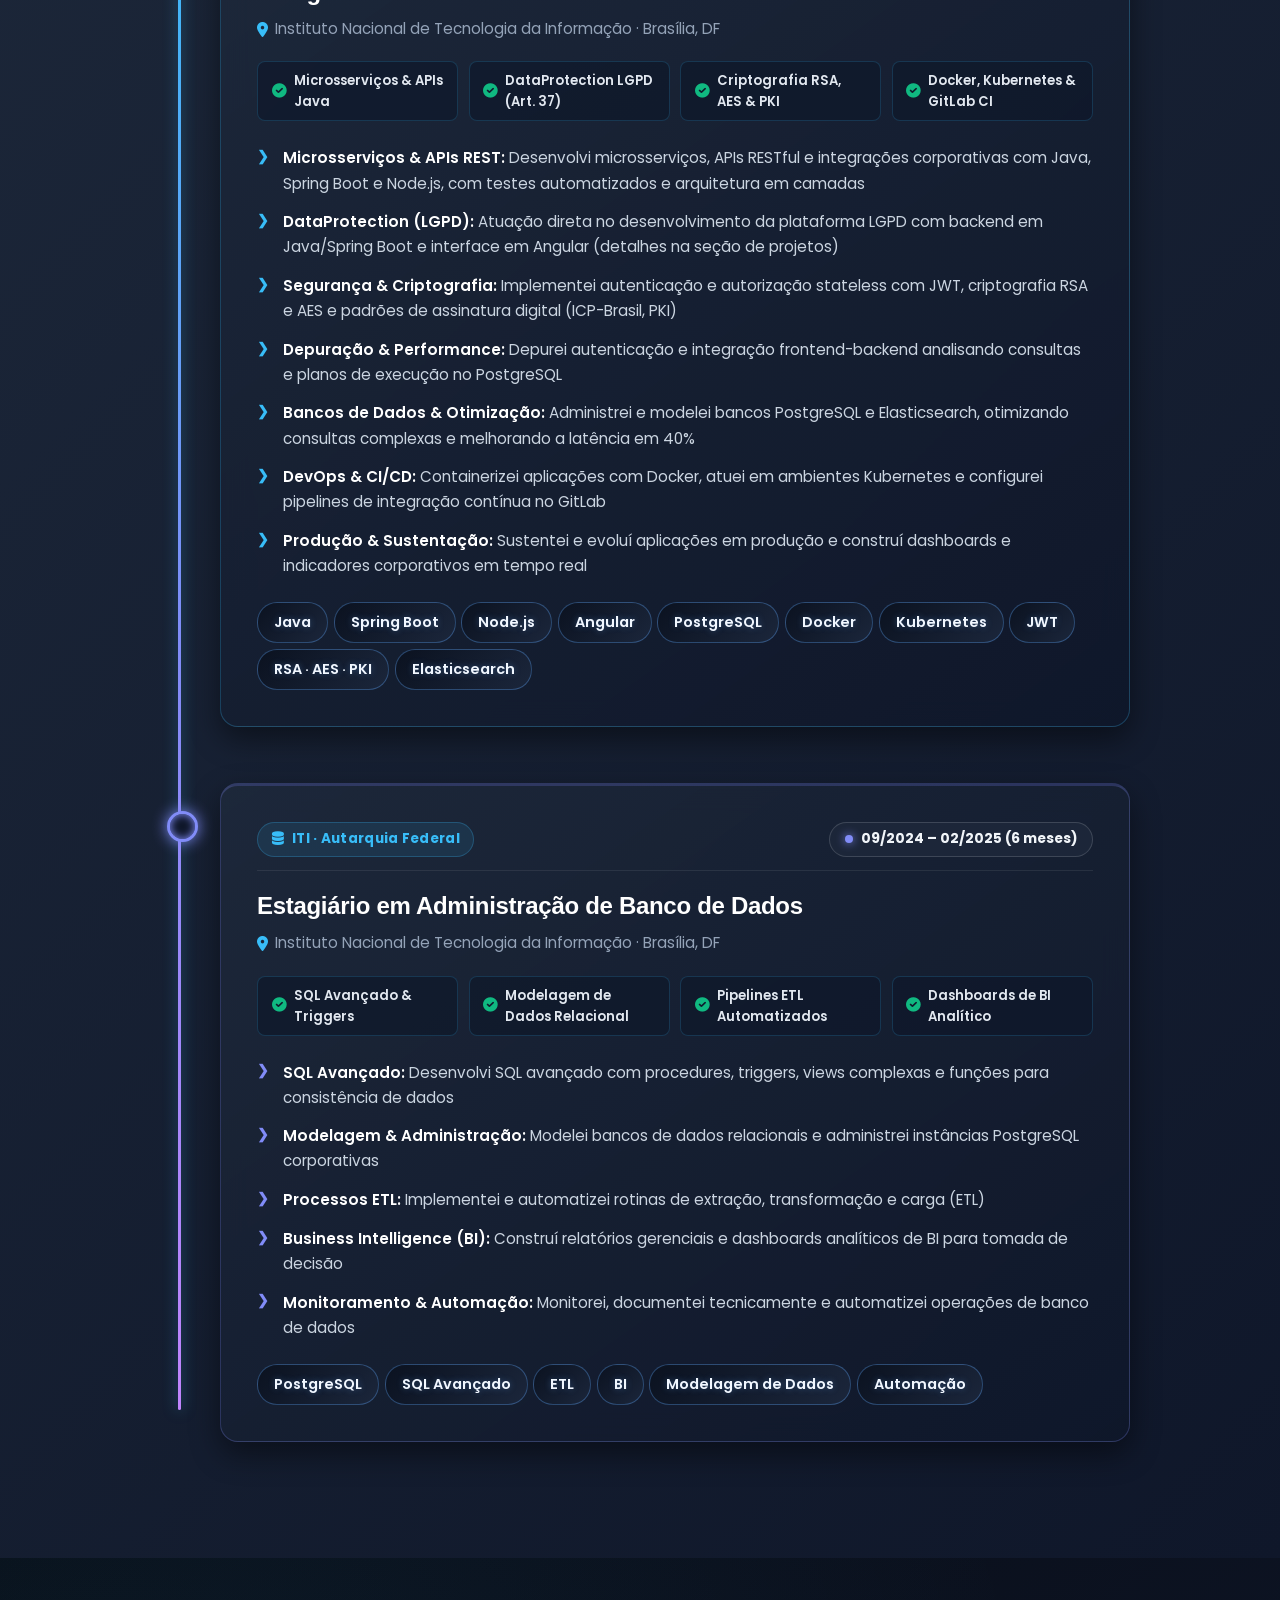
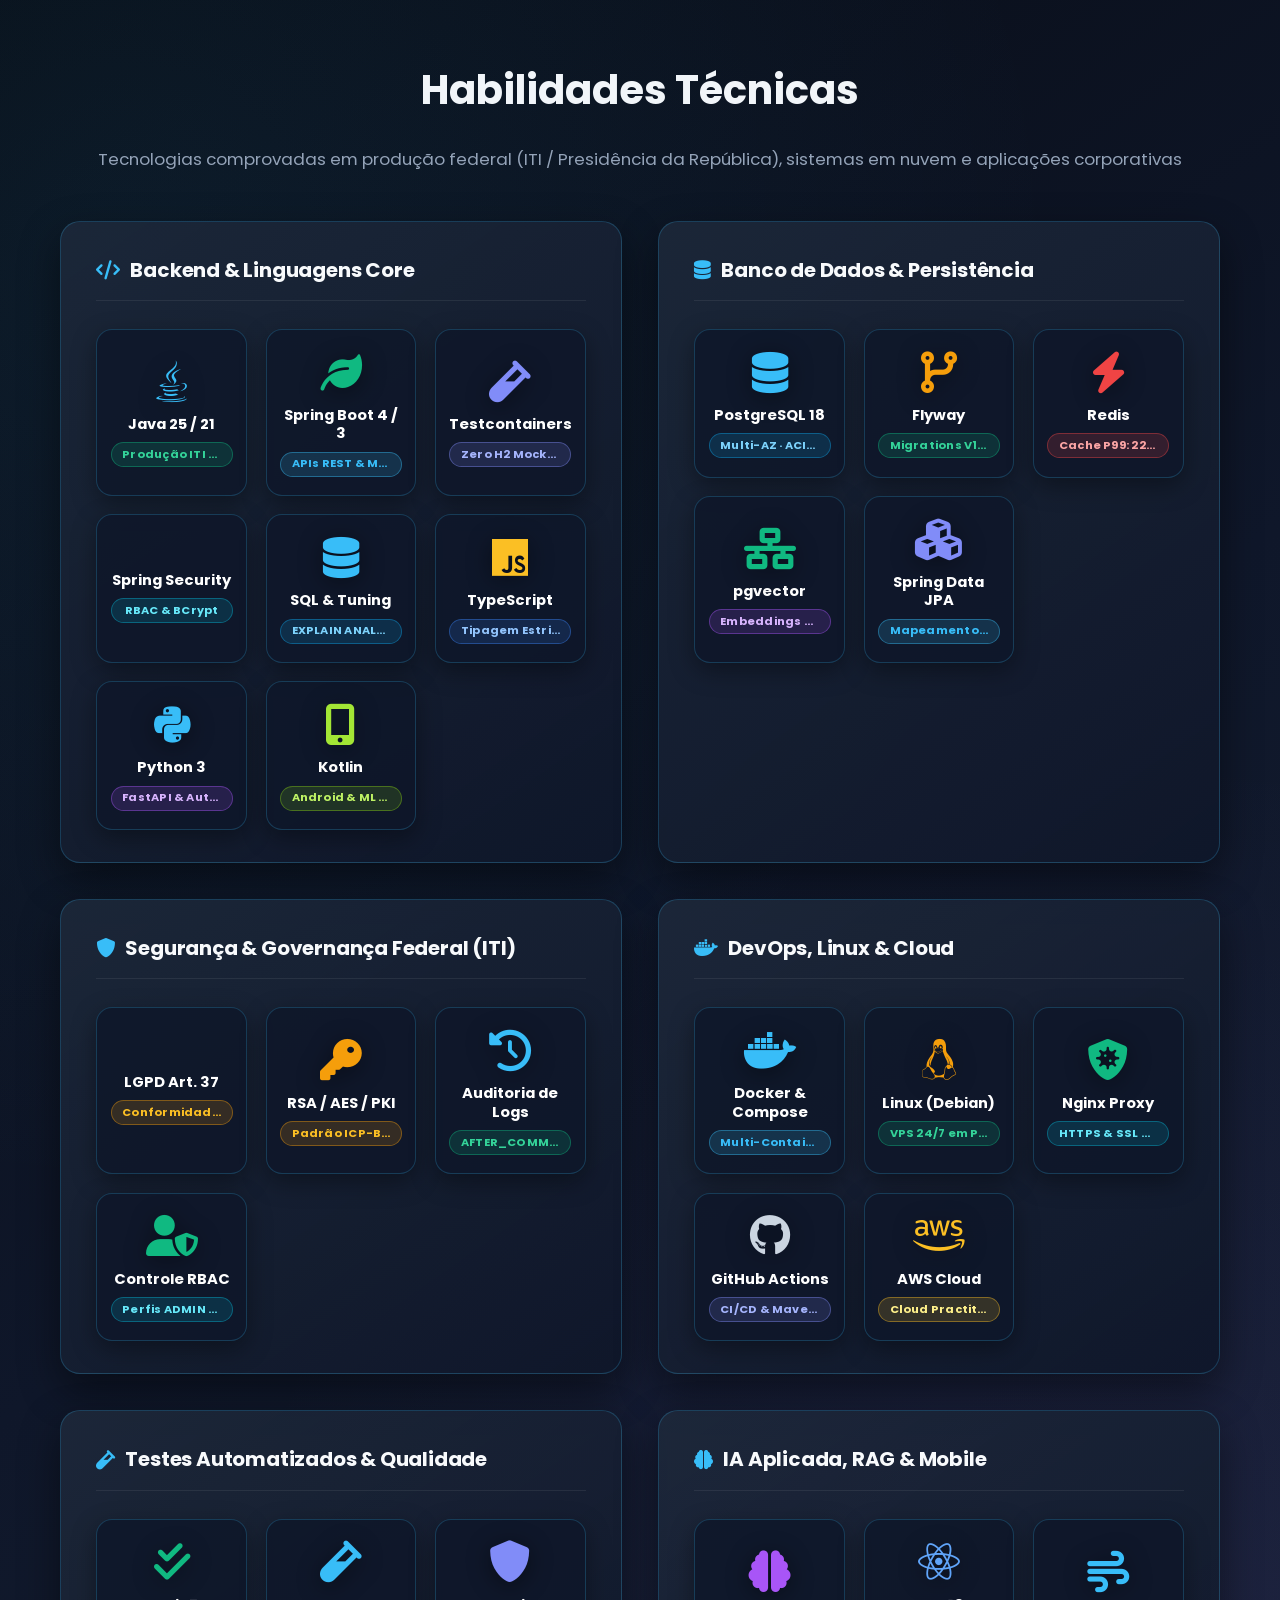
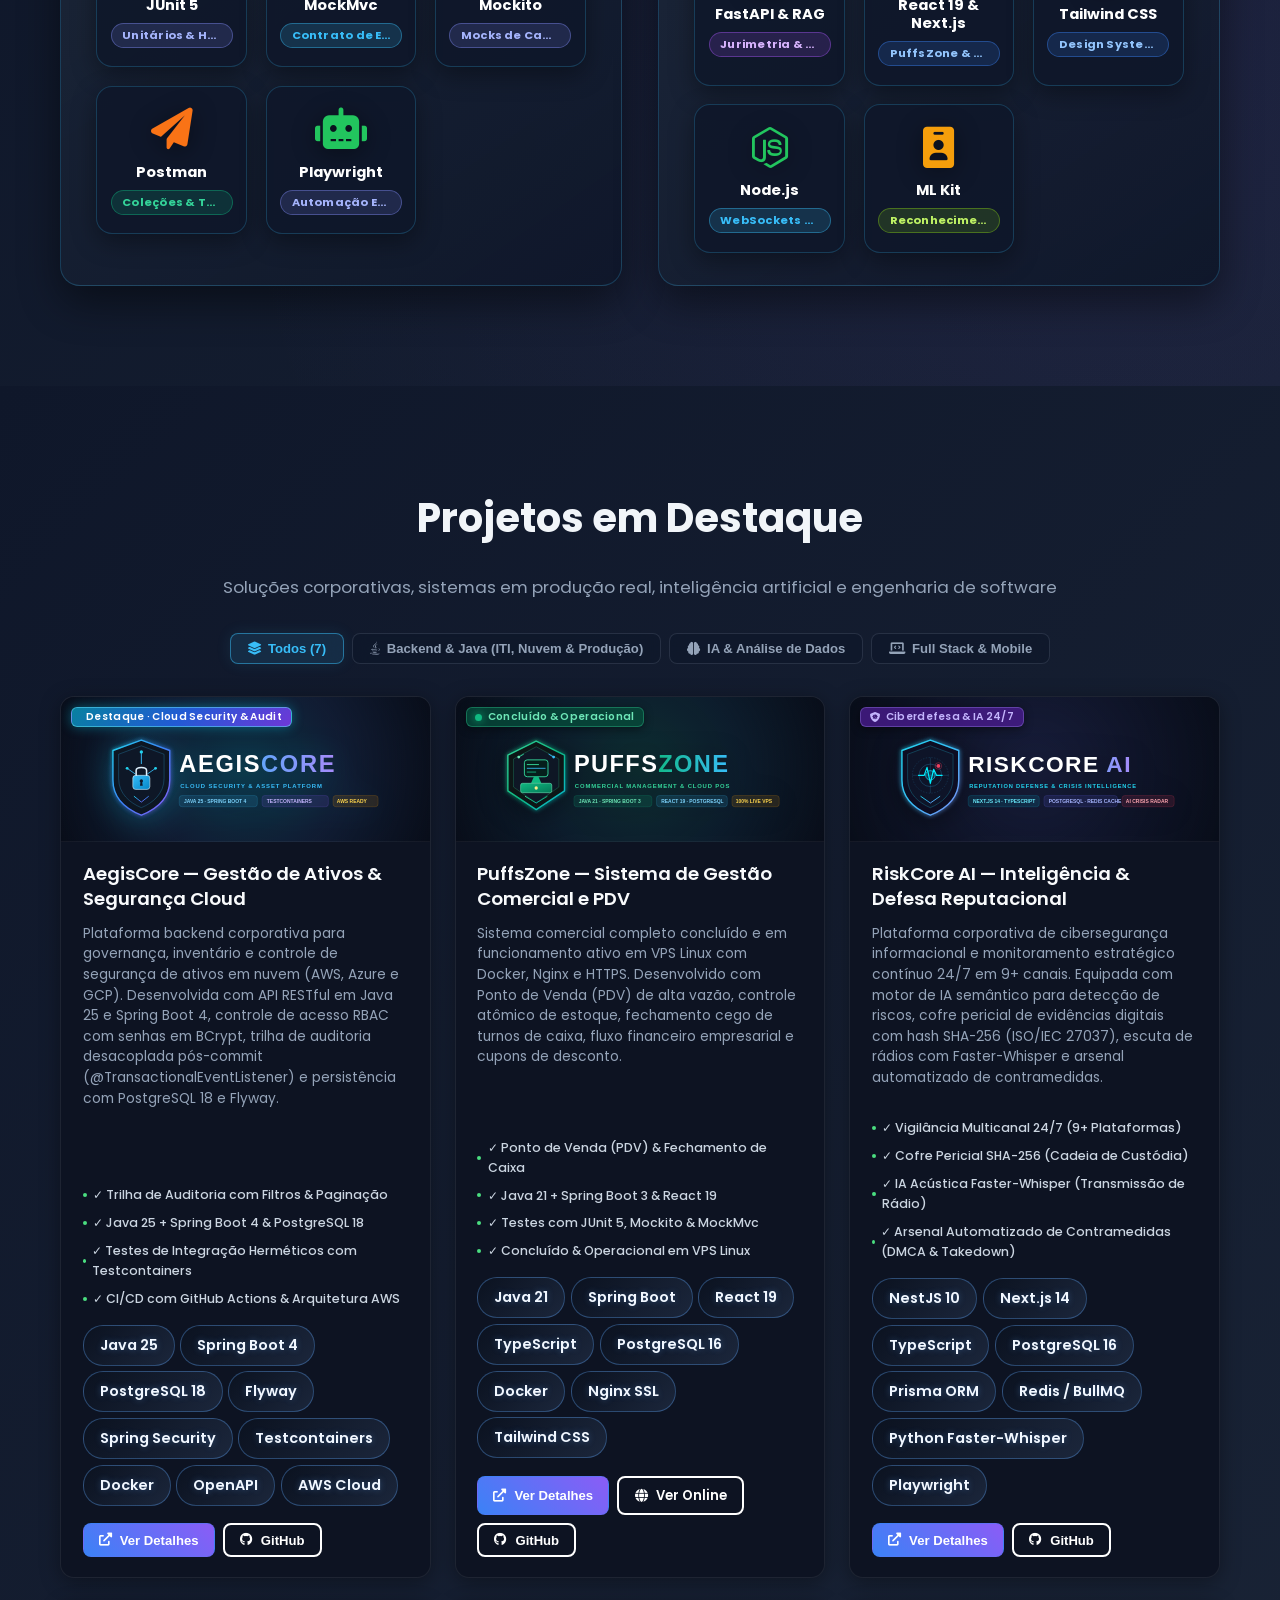
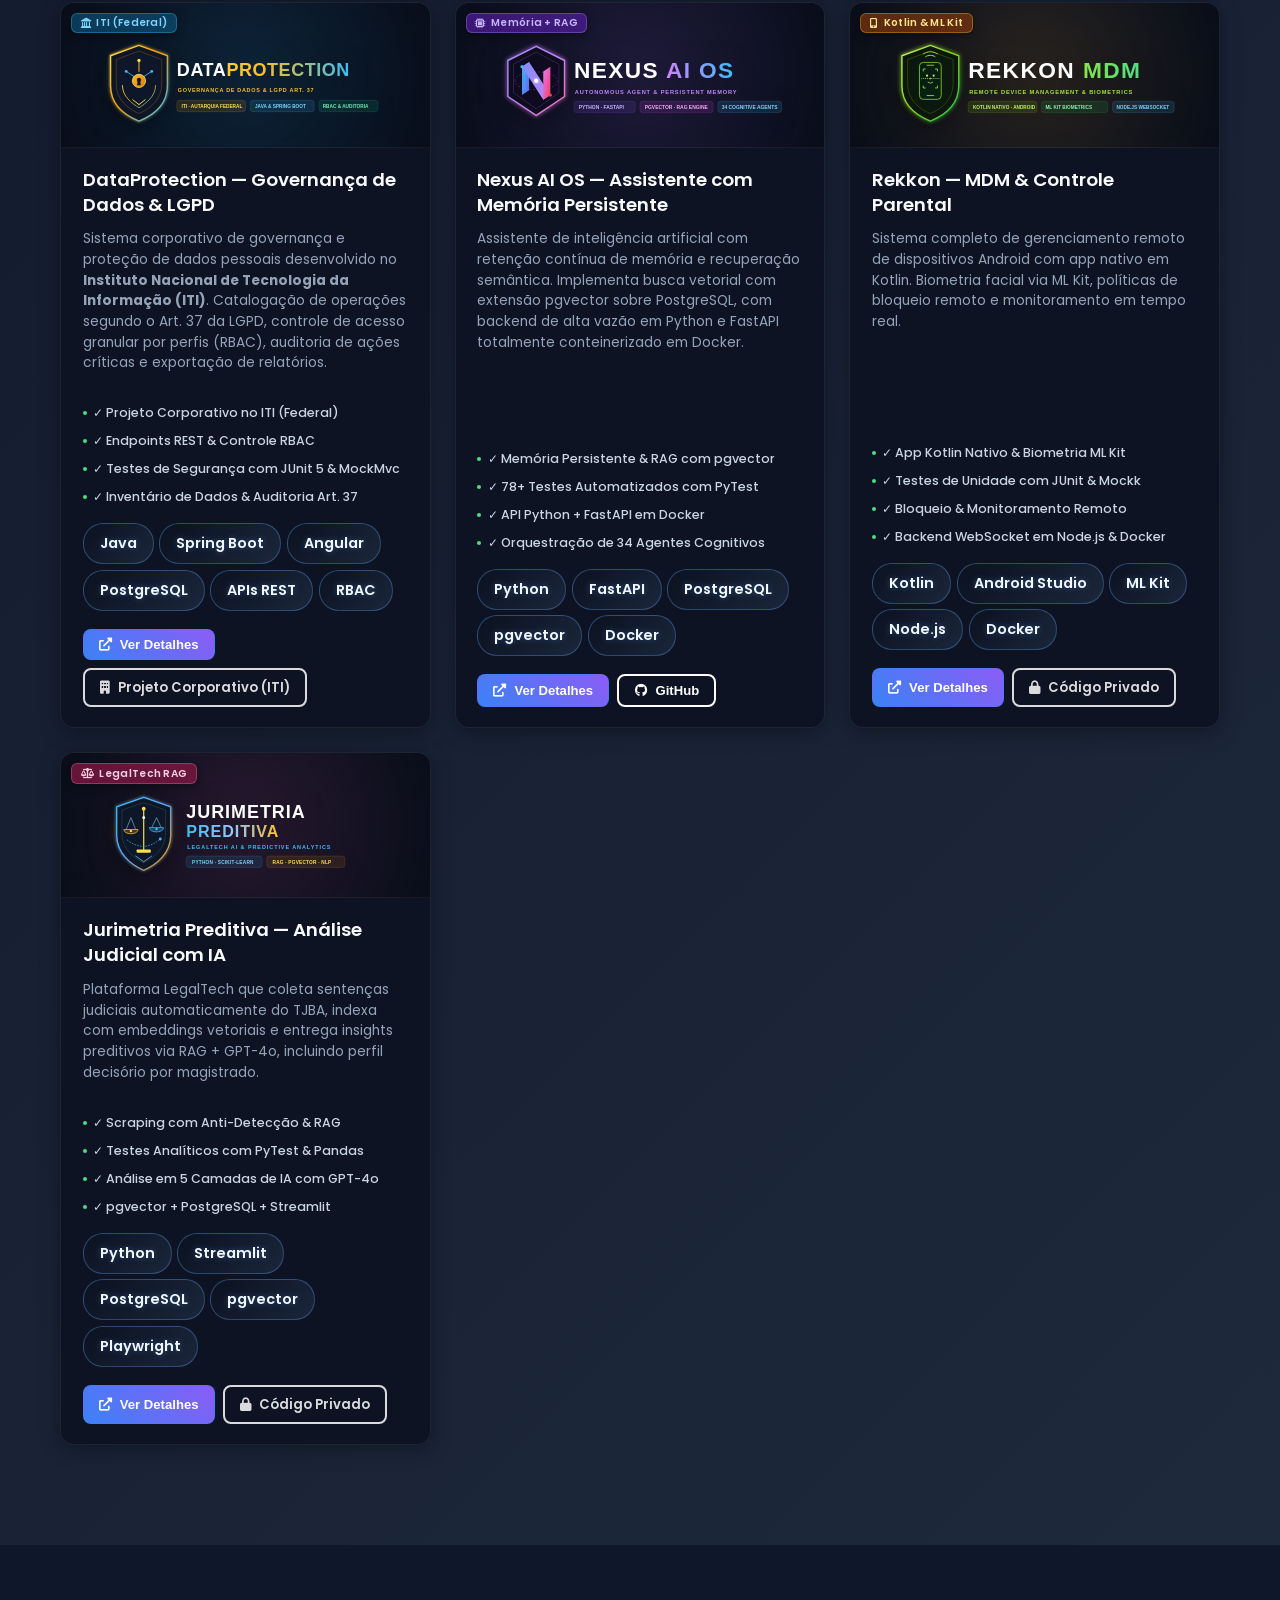
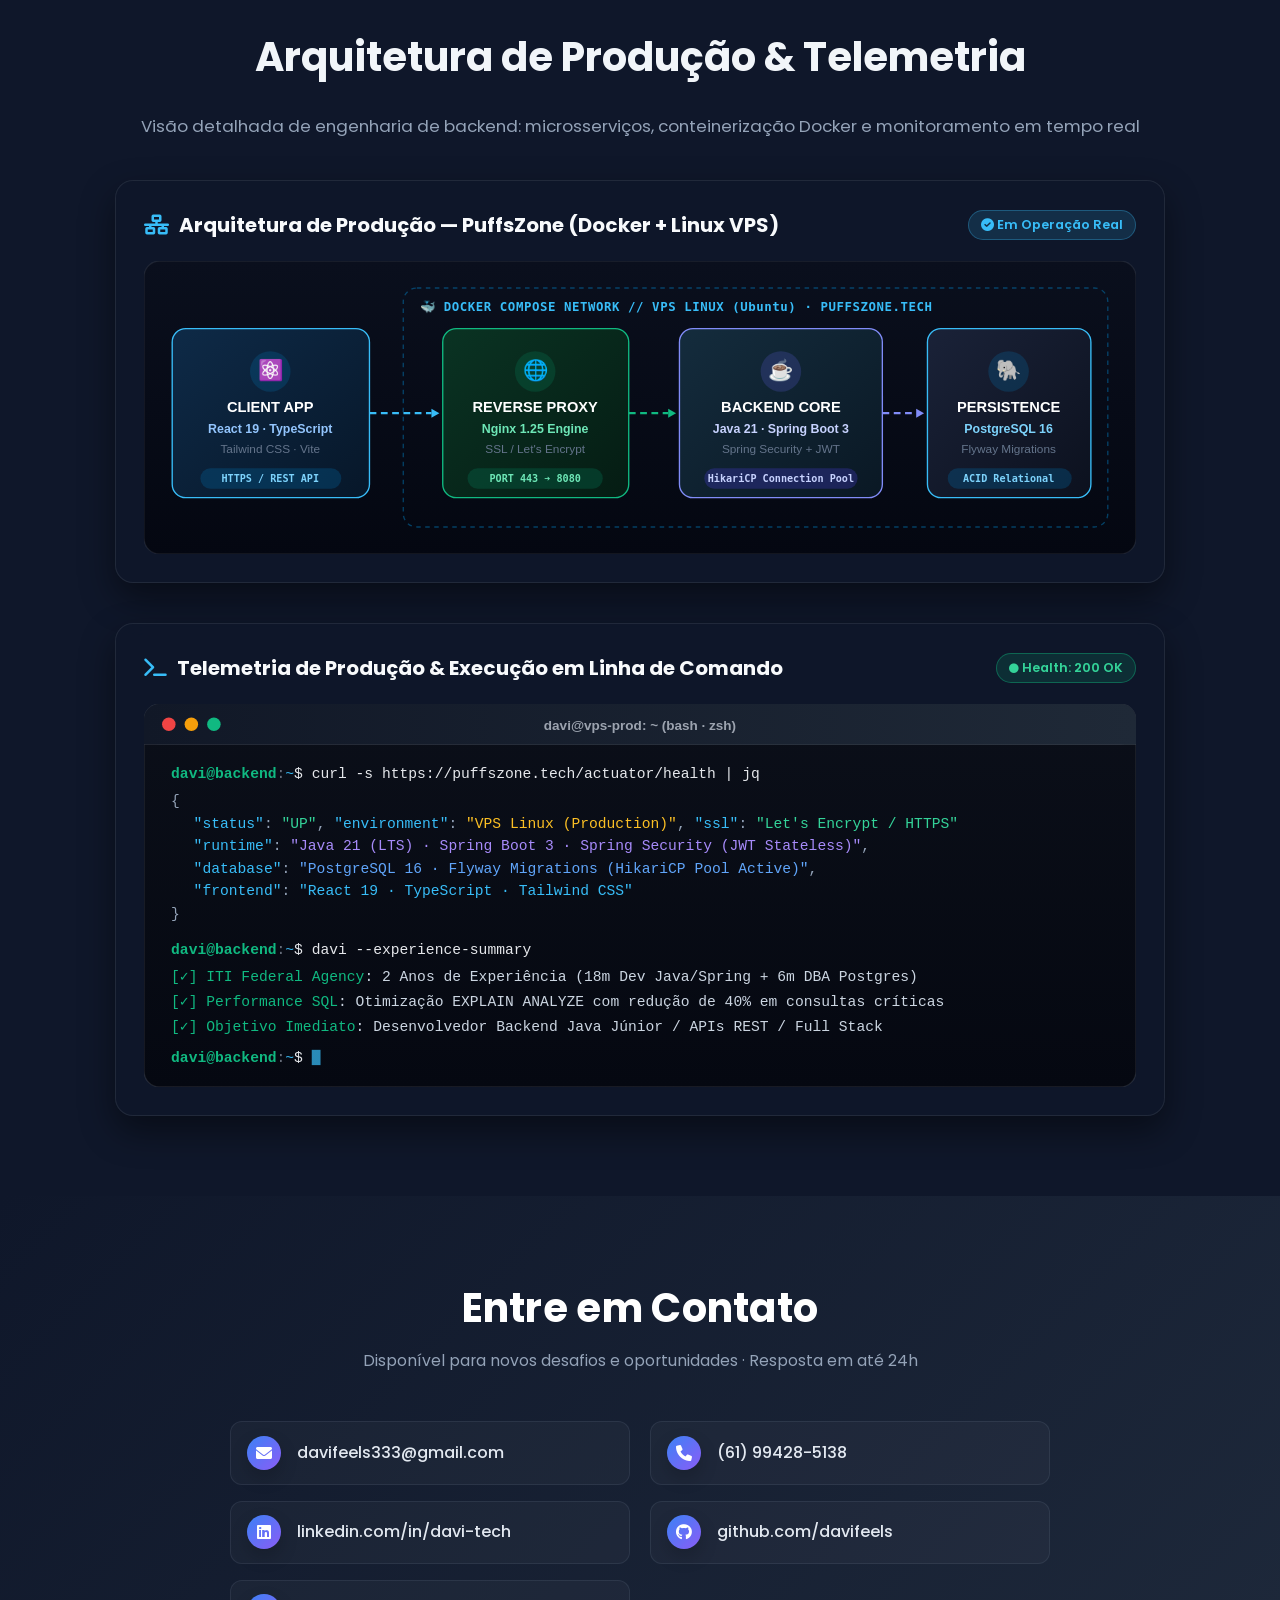
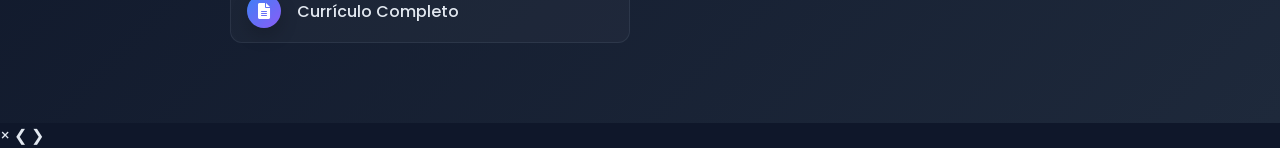
==== commit f5d086a2: "feat(responsive): otimiza responsividade completa para celulares, tablets e modo paisagem" ====
--- a/index.html
+++ b/index.html
@@ -8,7 +8,6 @@
     <link rel="stylesheet" href="styles.css">
     <link rel="stylesheet" href="demo-styles.css">
     <link rel="stylesheet" href="gallery.css">
-    <link rel="stylesheet" href="floating-cards-fix.css">
     <link href="https://cdnjs.cloudflare.com/ajax/libs/font-awesome/6.0.0/css/all.min.css" rel="stylesheet">
     <link href="https://fonts.googleapis.com/css2?family=Poppins:wght@300;400;500;600;700&display=swap" rel="stylesheet">
 </head>
--- a/styles.css
+++ b/styles.css
@@ -1625,208 +1625,422 @@
 }
 
 /* ================================================================== */
-/* DESIGN RESPONSIVO OTIMIZADO
+/* DESIGN RESPONSIVO UNIFICADO & ROBUSTO (MOBILE, TABLETS & TELAS DE LADO)
 /* ================================================================== */
-
-/* Tablets e telas médias */
-@media (min-width: 769px) and (max-width: 1024px) {
+.navbar.navbar-scrolled {
+    background: rgba(7, 11, 19, 0.94) !important;
+    border-bottom: 1px solid rgba(56, 189, 248, 0.22) !important;
+    box-shadow: 0 4px 25px rgba(0, 0, 0, 0.6) !important;
+}
+
+body.menu-open {
+    overflow: hidden !important;
+}
+
+/* 1. TABLETS & TELAS MÉDIAS (Até 1024px) */
+@media (max-width: 1024px) {
+    .container {
+        padding: 0 clamp(16px, 3.5vw, 32px);
+    }
+    
+    /* Navbar Tablet: Ativa menu hambúrguer para evitar colisão dos links */
+    .nav-container {
+        padding: 0.9rem 1.25rem;
+    }
+    
+    .hamburger {
+        display: flex;
+        flex-direction: column;
+        justify-content: center;
+        gap: 5px;
+        width: 32px;
+        height: 32px;
+        cursor: pointer;
+        z-index: 1002;
+    }
+    
+    .hamburger span {
+        width: 24px;
+        height: 2.5px;
+        background: #e2e8f0;
+        border-radius: 9999px;
+        transition: all 0.3s cubic-bezier(0.16, 1, 0.3, 1);
+    }
+    
+    .hamburger.active span:nth-child(1) {
+        transform: translateY(7.5px) rotate(45deg);
+        background: #38bdf8;
+    }
+    .hamburger.active span:nth-child(2) {
+        opacity: 0;
+        transform: scale(0);
+    }
+    .hamburger.active span:nth-child(3) {
+        transform: translateY(-7.5px) rotate(-45deg);
+        background: #38bdf8;
+    }
+    
+    .nav-menu {
+        position: fixed;
+        top: 65px;
+        left: -100%;
+        width: 100%;
+        height: calc(100dvh - 65px);
+        max-height: calc(100dvh - 65px);
+        background: rgba(7, 11, 19, 0.98);
+        backdrop-filter: blur(16px);
+        -webkit-backdrop-filter: blur(16px);
+        flex-direction: column;
+        align-items: center;
+        justify-content: flex-start;
+        padding: 2rem 1.5rem 3rem;
+        gap: 0.85rem;
+        overflow-y: auto;
+        -webkit-overflow-scrolling: touch;
+        border-top: 1px solid rgba(56, 189, 248, 0.2);
+        box-shadow: 0 25px 50px rgba(0, 0, 0, 0.85);
+        transition: left 0.35s cubic-bezier(0.16, 1, 0.3, 1);
+        z-index: 1001;
+    }
+    
+    .nav-menu.active {
+        left: 0;
+    }
+    
+    .nav-menu li {
+        width: 100%;
+        max-width: 360px;
+        text-align: center;
+    }
+    
+    .nav-link {
+        display: block;
+        padding: 0.75rem 1rem;
+        font-size: 1.05rem;
+        font-weight: 600;
+        border-radius: 10px;
+        color: #cbd5e1;
+        transition: all 0.2s ease;
+    }
+    
+    .nav-link:hover,
+    .nav-link.active {
+        background: rgba(56, 189, 248, 0.12);
+        color: #38bdf8;
+    }
+    
+    /* Hero Tablet Portrait */
+    .hero {
+        padding: 100px 0 3.5rem;
+        min-height: auto;
+    }
+    
     .hero-container {
-        gap: 3rem;
-    }
-    
-    .hero-title {
-        font-size: 3rem;
+        grid-template-columns: 1fr;
+        gap: 2.5rem;
+        padding: 0 1rem;
+    }
+    
+    .hero-content {
+        align-items: center;
+        text-align: center;
+    }
+    
+    .hero-identity-bar {
+        justify-content: center;
+        align-items: center;
+    }
+    
+    .identity-info {
+        align-items: center;
+        text-align: center;
+    }
+    
+    .identity-meta-chips {
+        justify-content: center;
+    }
+    
+    .hero-name {
+        text-align: center;
+        font-size: clamp(2.4rem, 5vw, 3.4rem);
+    }
+    
+    .hero-role-wrapper {
+        justify-content: center;
+        text-align: center;
+    }
+    
+    .hero-subtitle {
+        text-align: center;
+    }
+    
+    .hero-description {
+        text-align: center;
+        max-width: 720px;
+        margin-left: auto;
+        margin-right: auto;
+    }
+    
+    .hero-credentials {
+        justify-content: center;
+    }
+    
+    .hero-buttons {
+        justify-content: center;
+    }
+    
+    .hero-visual {
+        max-width: 760px;
+        width: 100%;
+        margin: 0 auto;
+    }
+    
+    /* Bento & Grids Tablet */
+    .about-bento-grid {
+        grid-template-columns: repeat(auto-fit, minmax(280px, 1fr));
+        gap: 1.5rem;
+    }
+    
+    .education-grid {
+        grid-template-columns: repeat(auto-fit, minmax(280px, 1fr));
+        gap: 1.5rem;
+    }
+    
+    .skills-grid {
+        grid-template-columns: repeat(auto-fit, minmax(340px, 1fr));
+        gap: 1.75rem;
     }
     
     .projects-grid {
-        grid-template-columns: repeat(auto-fit, minmax(350px, 1fr));
-    }
-    
-    .profile-corner {
-        position: absolute;
-        top: -200px;
-        left: -600px;
-        z-index: 5;
-    }
-    
-    .profile-photo {
-        width: 180px;
-        height: 180px;
-    }
-    
-    /* Ajustes para floating cards em tablets */
-    .floating-card {
-        padding: 1.2rem 1.4rem;
-    }
-    
-    .card-security {
-        top: 25%;
-        left: 5%;
-    }
-    
-    .card-surveillance {
-        top: 65%;
-        left: 20%;
-    }
-    
-    .card-ai {
-        bottom: 25%;
-        right: 10%;
-    }
-}
-
-/* Telas em landscape (deitadas) - tablets e phones */
-@media (max-height: 600px) and (orientation: landscape) {
+        grid-template-columns: repeat(auto-fit, minmax(320px, 1fr));
+        gap: 1.5rem;
+    }
+    
+    .contact-info {
+        grid-template-columns: repeat(2, 1fr);
+        max-width: 720px;
+        margin: 0 auto;
+    }
+}
+
+/* 2. CELULARES EM PÉ / MOBILE PORTRAIT (Até 768px) */
+@media (max-width: 768px) {
+    .container {
+        padding: 0 16px;
+    }
+    
+    .section-title {
+        font-size: clamp(1.8rem, 6vw, 2.3rem);
+        margin-bottom: 1.25rem;
+    }
+    
+    .section-subtitle {
+        font-size: 0.95rem;
+        margin-bottom: 2rem !important;
+    }
+    
+    /* Hero Mobile */
     .hero {
-        min-height: 100vh;
-        padding: 80px 0 60px;
+        padding: 85px 0 2.5rem;
     }
     
     .hero-container {
         gap: 2rem;
-        align-items: center;
-    }
-    
-    .hero-visual {
-        min-height: 300px;
-    }
-    
-    .profile-photo {
-        width: 120px;
-        height: 120px;
-        margin-bottom: 1rem;
-    }
-    
-    /* Floating cards mais compactos em landscape */
-    .floating-card {
-        padding: 0.8rem 1rem;
-        border-radius: 12px;
-    }
-    
-    .floating-card i {
-        font-size: 1.5rem;
-    }
-    
-    .floating-card span {
-        font-size: 0.8rem;
-    }
-    
-    /* Reposicionamento para landscape */
-    .card-security {
-        top: 15%;
-        left: 10%;
-    }
-    
-    .card-surveillance {
-        top: 50%;
-        left: 5%;
-    }
-    
-    .card-ai {
-        bottom: 15%;
-        right: 8%;
-    }
-    
-    .hero-title {
-        font-size: 2.2rem;
+        padding: 0;
+    }
+    
+    .hero-identity-bar {
+        flex-direction: column;
+        gap: 0.85rem;
+        margin-bottom: 1.15rem;
+    }
+    
+    .profile-photo-wrap {
+        width: 96px;
+        height: 96px;
+    }
+    
+    .hero-name {
+        font-size: clamp(2rem, 8vw, 2.7rem);
+        margin-bottom: 0.4rem;
+    }
+    
+    .hero-role-wrapper {
+        gap: 0.5rem;
         margin-bottom: 0.8rem;
     }
     
+    .hero-role-title {
+        font-size: clamp(1.2rem, 4.5vw, 1.55rem);
+    }
+    
+    .hero-role-badge {
+        font-size: 0.74rem;
+        padding: 0.25rem 0.65rem;
+    }
+    
     .hero-subtitle {
-        font-size: 1rem;
-        margin-bottom: 0.8rem;
-    }
-    
-    .hero-location {
-        font-size: 0.9rem;
-        margin-bottom: 1.5rem;
-    }
-}
-
-/* Mobile - Telas pequenas */
-@media (max-width: 768px) {
-    .container {
-        padding: 0 15px;
-    }
-    
-    /* Quick Stats Mobile */
-    .quick-stats {
+        font-size: 0.92rem;
+        line-height: 1.5;
+        margin-bottom: 0.9rem;
+    }
+    
+    .hero-description {
+        font-size: 0.92rem;
+        line-height: 1.62;
+        margin-bottom: 1.25rem;
+    }
+    
+    .hero-credentials {
+        gap: 0.45rem;
+        margin-bottom: 1.4rem;
+    }
+    
+    .cred-chip {
+        font-size: 0.76rem;
+        padding: 0.35rem 0.7rem;
+    }
+    
+    .hero-buttons {
+        gap: 0.65rem;
+        width: 100%;
+    }
+    
+    .hero-buttons .btn {
+        flex: 1 1 135px;
+        padding: 12px 16px;
+        font-size: 0.85rem;
+        justify-content: center;
+    }
+    
+    /* Hero Terminal Mobile */
+    .terminal-header {
+        padding: 0.65rem 0.85rem;
+        gap: 0.45rem;
+        flex-wrap: nowrap;
+        overflow: hidden;
+    }
+    
+    .terminal-tabs {
+        flex: 1;
+        overflow-x: auto;
+        -webkit-overflow-scrolling: touch;
+        scrollbar-width: none;
+    }
+    
+    .terminal-tab {
+        font-size: 0.72rem;
+        padding: 0.3rem 0.65rem;
+    }
+    
+    .terminal-body {
+        padding: 1rem;
+        min-height: 250px;
+        font-size: 0.78rem;
+        line-height: 1.6;
+        overflow-x: auto;
+        -webkit-overflow-scrolling: touch;
+    }
+    
+    .terminal-footer {
+        padding: 0.65rem 0.85rem;
+        font-size: 0.72rem;
+        flex-wrap: wrap;
+        justify-content: center;
+        gap: 0.45rem;
+    }
+    
+    .t-foot-sep {
+        display: none;
+    }
+    
+    .t-foot-item {
+        background: rgba(255, 255, 255, 0.04);
+        padding: 0.2rem 0.55rem;
+        border-radius: 4px;
+    }
+    
+    /* About & Education Mobile */
+    .about, .experience, .skills-section, .projects, .architecture-section, .contact {
+        padding: 60px 0;
+    }
+    
+    .about-lead {
+        font-size: 0.98rem;
+        line-height: 1.65;
+        margin-bottom: 2.25rem;
+    }
+    
+    .about-bento-grid {
+        grid-template-columns: 1fr;
+        gap: 1.25rem;
+        margin-bottom: 2.5rem;
+    }
+    
+    .bento-card {
+        padding: 1.6rem 1.35rem;
+    }
+    
+    .education-grid {
+        grid-template-columns: 1fr;
+        gap: 1.25rem;
+    }
+    
+    .education-card {
+        padding: 1.4rem 1.2rem;
+    }
+    
+    /* Experience & Timeline Mobile */
+    .experience-stats-ribbon {
         grid-template-columns: repeat(2, 1fr);
-        gap: 1rem;
-        margin: 2rem 0;
-    }
-    
-    .stat-card {
-        padding: 1.5rem 1rem;
-    }
-    
-    .stat-number {
-        font-size: 2rem;
-    }
-    
-    /* Timeline Mobile */
+        gap: 0.85rem;
+        margin-bottom: 2.5rem;
+    }
+    
+    .exp-stat-card {
+        padding: 1.15rem 0.85rem;
+    }
+    
+    .exp-stat-number {
+        font-size: 1.45rem;
+    }
+    
+    .exp-stat-label {
+        font-size: 0.76rem;
+    }
+    
     .timeline::before {
-        left: 20px;
-    }
-    /* Garante centralização do container da timeline */
-    .timeline {
-        display: flex;
+        left: 12px;
+    }
+    
+    .timeline-item {
+        padding-left: 32px;
+        margin-bottom: 2rem;
+    }
+    
+    .timeline-item::before {
+        left: 4px;
+        width: 16px;
+        height: 16px;
+    }
+    
+    .timeline-content {
+        padding: 1.35rem 1.15rem;
+    }
+    
+    .exp-header-top {
         flex-direction: column;
-        align-items: center;
-    }
-    
-    .timeline-item {
-        /* Troca para grid para eliminar qualquer herança de alinhamento do flex */
-        display: grid;
+        align-items: flex-start;
+        gap: 0.45rem;
+    }
+    
+    .exp-role-title {
+        font-size: 1.15rem;
+    }
+    
+    .exp-highlights-grid {
         grid-template-columns: 1fr;
-        place-items: center; /* centraliza conteúdo no eixo X e Y */
-        margin-left: 0; /* remove deslocamento lateral que cortava conteúdo */
-        width: 100%;
-    }
-    /* Não force largura 100% em todos os filhos para não interferir na badge */
-    .timeline-item > .timeline-content { width: 100%; }
-    
-    .timeline-item:nth-child(even) { grid-template-columns: 1fr; }
-    /* Garante mesma orientação e alinhamento para todos */
-    .timeline-item:nth-child(odd) .timeline-content,
-    .timeline-item:nth-child(even) .timeline-content {
-        width: 100%;
-        max-width: min(560px, 92vw); /* limite fluido para telas muito estreitas */
-        margin: 0 auto !important; /* centraliza horizontalmente */
-        box-sizing: border-box;
-        left: auto !important; right: auto !important; /* neutraliza padrões de desktop */
-    }
-    
-    .timeline-date {
-        position: relative;
-        left: 50%; /* centraliza horizontalmente acima do card */
-        transform: translateX(-50%);
-        margin-bottom: 0.75rem;
-        align-self: center;
-    }
-    
-    .timeline-content {
-        width: 100%;
-        margin: 0 auto; /* centraliza por padrão */
-        max-width: min(560px, 92vw);
-        justify-self: center; /* garante centro mesmo em grid */
-        overflow: hidden; /* evita que algum filho empurre o card para fora */
-        overflow-wrap: anywhere; /* quebra palavras longas */
-    }
-    .timeline-content *,
-    .timeline-content li,
-    .timeline-content p,
-    .timeline-content h3,
-    .timeline-content h4 { overflow-wrap: anywhere; word-break: break-word; max-width: 100%; }
-    
-    .timeline-item:nth-child(odd) .timeline-content,
-    .timeline-item:nth-child(even) .timeline-content,
-    .timeline-item .timeline-content {
-        margin: 0 auto !important; /* mantém centralizado e não sobrescreve a regra anterior */
-        margin-left: auto !important;
-        margin-right: auto !important;
-        align-self: center !important; /* ignora alinhamentos par/ímpar herdados */
-        float: none !important; /* previne qualquer float legado */
+        gap: 0.45rem;
     }
     
     /* Skills Mobile */
@@ -1836,559 +2050,347 @@
     }
     
     .skill-category {
-        padding: 1.5rem 1.25rem;
-    }
-    
-    .nav-container {
-        padding: 1rem 15px;
-    }
-    /* Evita quebra feia do nome na navbar */
-    .nav-logo {
-        font-size: 1.1rem;
-        max-width: 70vw;
-        white-space: nowrap;
-        overflow: hidden;
-        text-overflow: ellipsis;
-    }
-    
-    /* Controle de quebra de linha no nome */
-    .name-no-break {
-        white-space: nowrap;
-        display: inline-block;
-    }
-    
-    .hamburger {
-        display: flex;
-    }
-    /* Esconde o texto da logo se necessário em telas muito estreitas */
-    .nav-logo span { max-width: 52vw; overflow: hidden; text-overflow: ellipsis; white-space: nowrap; }
-    
-    .nav-menu {
-        position: fixed;
-        left: -100%;
-        top: 70px;
-        flex-direction: column;
-        background-color: rgba(15, 23, 42, 0.98);
-        backdrop-filter: blur(10px);
-        width: 100%;
-        text-align: center;
-        transition: 0.3s;
-        box-shadow: 0 10px 27px rgba(0, 0, 0, 0.3);
-        padding: 2rem 0;
-        border-top: 1px solid rgba(148, 163, 184, 0.1);
-    }
-    
-    .nav-menu.active {
-        left: 0;
-    }
-    
-    .nav-menu li {
-        margin: 1rem 0;
-    }
-    
-    /* Hero Section Mobile */
-    /* Mais espaço no topo para não ficar sob a navbar fixa */
-    .hero {
-        padding: 120px 0 120px; /* mais espaço para o bloco de cards empilhados sem sobrepor a próxima seção */
-    }
-    
-    .hero-container {
+        padding: 1.4rem 1.1rem;
+        border-radius: 18px;
+    }
+    
+    .skill-category h3 {
+        font-size: 1.15rem;
+        margin-bottom: 1.35rem;
+    }
+    
+    .skill-items {
+        grid-template-columns: repeat(auto-fill, minmax(130px, 1fr));
+        gap: 0.85rem;
+    }
+    
+    /* Projects Mobile */
+    .project-filters {
+        gap: 0.45rem;
+        margin-bottom: 1.5rem;
+    }
+    
+    .filter-btn {
+        padding: 0.45rem 0.85rem;
+        font-size: 0.8rem;
+    }
+    
+    .projects-grid {
         grid-template-columns: 1fr;
-        text-align: center;
-        gap: 3rem;
-        padding: 0 15px;
-    }
-    
-    .hero-content {
-        order: 1;
-    }
-    
-    .hero-visual {
-        order: 2;
-        min-height: 300px;
-        margin-top: 1.5rem;
-    }
-    
-    .profile-corner {
-        position: static;
-        order: 0;
-        margin-bottom: 2rem;
-        display: flex;
-        justify-content: center;
-    }
-    
-    .profile-photo {
-        width: 140px;
-        height: 140px;
-    }
-    
-    .hero-visual {
-        display: flex;
-        flex-direction: column;
-        align-items: center;
-    }
-    
-    .hero-title {
-        font-size: 2.2rem;
-        line-height: 1.3;
-        margin-bottom: 1.5rem;
-    }
-    
-    .hero-subtitle {
-        font-size: 1rem;
-        margin-bottom: 1rem;
-        line-height: 1.5;
-    }
-    
-    .hero-location {
-        font-size: 0.9rem;
-        margin-bottom: 2rem;
-        line-height: 1.6;
-    }
-    
-    .hero-buttons {
-        justify-content: center;
-        flex-wrap: wrap;
-        gap: 1rem;
-    }
-    
-    .btn {
-        padding: 14px 28px;
-        font-size: 0.9rem;
-        min-width: 140px;
-    }
-    
-    /* Profile Photo Mobile */
-    .profile-photo {
-        width: 150px;
-        height: 150px;
-        margin-bottom: 1.5rem;
-    }
-    
-    /* Floating Cards Mobile - volta a flutuar e distribui L/C/R */
-    .floating-card {
-        width: clamp(118px, 42vw, 150px);
-        height: clamp(66px, 22vw, 86px);
-        padding: clamp(0.5rem, 1.8vw, 0.9rem) clamp(0.6rem, 2.2vw, 1rem);
-        border-radius: 16px;
-        min-width: 0;
-        display: flex;
-        flex-direction: column;
-        justify-content: center;
-        align-items: center;
-        position: absolute; /* volta a ser absoluto no mobile */
-        /* Usa keyframe que mantém o translateX base para não perder centralização */
-        --tx: 0; /* deslocamento X base (pode ser % ou px) */
-        animation: float-mobile 6s ease-in-out infinite;
-        z-index: 2;
-    }
-    .floating-card i {
-        font-size: clamp(1.2rem, 4vw, 1.6rem);
-        margin-bottom: 0.3rem;
-    }
-    .floating-card span {
-        font-size: clamp(0.7rem, 2.2vw, 0.85rem);
-        font-weight: 600;
-        text-align: center;
-        line-height: 1.2;
-    }
-    
-    /* Layout horizontal para mobile portrait - estilo jogo da velha */
-    .hero-visual { 
-        position: relative; 
-        min-height: clamp(400px, 60vh, 500px);
-    }
-    
-    .floating-elements {
-        position: absolute;
-        inset: auto 0 20px 0;
-        width: 100%;
+        gap: 1.35rem;
+    }
+    
+    .project-content {
+        padding: 1.25rem 1.15rem;
+    }
+    
+    .project-buttons {
         display: flex;
         flex-direction: row;
+        flex-wrap: wrap;
+        gap: 0.55rem;
+    }
+    
+    .project-buttons .btn {
+        flex: 1 1 130px;
+        padding: 10px 14px;
+        font-size: 0.82rem;
+        justify-content: center;
+    }
+    
+    /* Architecture & Contact Mobile */
+    .arch-card {
+        padding: 1.25rem 1rem;
+        border-radius: 14px;
+    }
+    
+    .arch-card-title {
+        font-size: 1.05rem;
+    }
+    
+    .contact-info {
+        grid-template-columns: 1fr;
+        gap: 0.75rem;
+    }
+    
+    .contact-item {
+        padding: 0.85rem 1rem;
+    }
+    
+    .contact-item span {
+        word-break: break-all;
+        min-width: 0;
+        font-size: 0.9rem;
+    }
+    
+    .modal-content {
+        width: min(96vw, 760px);
+        margin: 12px auto;
+        padding: clamp(14px, 4.5vw, 24px);
+        border-radius: 16px;
+        max-height: calc(100dvh - 24px);
+    }
+}
+
+/* 3. TELAS DE LADO / MODO PAISAGEM / MOBILE LANDSCAPE (max-height: 560px and orientation: landscape) */
+@media (orientation: landscape) and (max-height: 560px) {
+    .navbar {
+        height: 56px;
+    }
+    
+    .nav-container {
+        padding: 0.4rem 1.25rem;
+    }
+    
+    .nav-menu {
+        top: 56px;
+        height: calc(100dvh - 56px);
+        max-height: calc(100dvh - 56px);
+        padding: 1.25rem 1.5rem;
+        display: grid;
+        grid-template-columns: repeat(2, 1fr);
+        gap: 0.65rem;
+        max-width: 580px;
+        margin: 0 auto;
+        left: -100%;
+    }
+    
+    .nav-menu.active {
+        left: 50%;
+        transform: translateX(-50%);
+    }
+    
+    .nav-link {
+        padding: 0.5rem 0.85rem;
+        font-size: 0.9rem;
+    }
+    
+    /* Hero em Landscape: DUAS COLUNAS LADO A LADO PERFEITAS! */
+    .hero {
+        padding: 72px 0 2rem;
+        min-height: auto;
+    }
+    
+    .hero-container {
+        grid-template-columns: 1fr 1.08fr;
+        gap: 1.5rem;
+        align-items: start;
+        padding: 0 1.25rem;
+        max-width: 1080px;
+    }
+    
+    .hero-content {
+        align-items: flex-start;
+        text-align: left;
+    }
+    
+    .hero-identity-bar {
+        flex-direction: row;
         align-items: center;
-        justify-content: center;
-        gap: clamp(8px, 2.5vw, 15px);
-        pointer-events: none;
-        z-index: 3;
-    }
-    
-    .floating-card { 
-        position: static; 
-        animation: float-mobile 6s ease-in-out infinite;
-        width: clamp(90px, 28vw, 120px);
-        height: clamp(70px, 20vw, 90px);
-        padding: clamp(0.6rem, 2vw, 1rem);
-        min-width: unset;
-        min-height: unset;
-        box-sizing: border-box;
-    }
-    
-    .card-security { animation-delay: 0s; }
-    .card-surveillance { animation-delay: 0.6s; }
-    .card-ai { animation-delay: 1.2s; }
-
-    /* Keyframes otimizados para mobile */
-    @keyframes float-mobile {
-        0%, 100% { 
-            transform: translateX(var(--tx, 0)) translateY(0);
-        }
-        50% { 
-            transform: translateX(var(--tx, 0)) translateY(-6px);
-        }
-    }
-    
-    /* Sections Mobile */
-    .about, .projects, .contact {
-        padding: 60px 0;
-    }
-    
-    .section-title {
-        font-size: 2rem;
-        margin-bottom: 2rem;
-    }
-
-    /* Evitar sobreposição com botões flutuantes laterais no mobile */
-    .contact .container { padding-right: clamp(12px, 6vw, 56px); }
-    .contact-info {
-        grid-template-columns: 1fr; /* uma coluna no mobile para não cortar */
-        gap: clamp(10px, 3.5vw, 16px);
-    }
-}
-
-/* Acessibilidade: reduz animações para quem prefere menos movimento */
-@media (prefers-reduced-motion: reduce) {
-    /* Mantém animação perceptível para o usuário que prefere menos movimento */
-    .floating-card { animation: float-mobile 6s ease-in-out infinite !important; }
-}
-
-/* Mobile landscape específico */
-@media (max-width: 768px) and (orientation: landscape) {
-    .hero {
-        padding: 60px 0 40px;
-    }
-    
-    .hero-container {
-        grid-template-columns: 1fr 1fr;
-        gap: 2rem;
+        justify-content: flex-start;
+        gap: 0.85rem;
+        margin-bottom: 0.65rem;
+    }
+    
+    .profile-photo-wrap {
+        width: 72px;
+        height: 72px;
+    }
+    
+    .identity-info {
+        align-items: flex-start;
         text-align: left;
-    }
-    
-    .hero-content {
-        order: 1;
-    }
-    
+        gap: 0.35rem;
+    }
+    
+    .availability-badge.executive {
+        padding: 0.25rem 0.75rem;
+    }
+    
+    .badge-text {
+        font-size: 0.7rem;
+    }
+    
+    .meta-tag {
+        font-size: 0.7rem;
+        padding: 0.2rem 0.55rem;
+    }
+    
+    .hero-name {
+        font-size: clamp(1.7rem, 3.4vw, 2.3rem);
+        text-align: left;
+        margin-bottom: 0.25rem;
+        line-height: 1.1;
+    }
+    
+    .hero-role-wrapper {
+        justify-content: flex-start;
+        text-align: left;
+        gap: 0.5rem;
+        margin-bottom: 0.5rem;
+    }
+    
+    .hero-role-title {
+        font-size: 1.1rem;
+    }
+    
+    .hero-role-badge {
+        font-size: 0.7rem;
+        padding: 0.2rem 0.6rem;
+    }
+    
+    .hero-subtitle {
+        font-size: 0.86rem;
+        margin-bottom: 0.5rem;
+        line-height: 1.4;
+        text-align: left;
+    }
+    
+    .hero-description {
+        font-size: 0.82rem;
+        line-height: 1.48;
+        margin-bottom: 0.75rem;
+        text-align: left;
+        display: -webkit-box;
+        -webkit-line-clamp: 3;
+        -webkit-box-orient: vertical;
+        overflow: hidden;
+    }
+    
+    .hero-credentials {
+        justify-content: flex-start;
+        gap: 0.4rem;
+        margin-bottom: 0.75rem;
+    }
+    
+    .cred-chip {
+        font-size: 0.72rem;
+        padding: 0.25rem 0.65rem;
+    }
+    
+    .hero-buttons {
+        justify-content: flex-start;
+        gap: 0.5rem;
+    }
+    
+    .hero-buttons .btn {
+        padding: 8px 14px;
+        font-size: 0.8rem;
+        min-width: auto;
+    }
+    
+    /* Terminal Landscape */
     .hero-visual {
-        order: 2;
-        min-height: 250px;
-    }
-    
-    .profile-corner {
-        position: static;
-        margin-bottom: 1rem;
-        display: flex;
-        justify-content: center;
-    }
-    
-    .profile-photo {
-        width: 100px;
-        height: 100px;
-    }
-    
-    /* Floating cards em posições fixas para landscape mobile */
-    .floating-elements {
-        position: absolute;
-        top: 0;
-        left: 0;
-        width: 100%;
-        height: 100%;
-        display: block;
-    }
-    
-    .floating-card {
-        position: absolute;
-        width: clamp(90px, 25vw, 120px);
-        height: clamp(60px, 16vw, 80px);
-        padding: clamp(0.4rem, 1.2vw, 0.7rem);
-    }
-    
-    .card-security {
-        top: 20%;
-        left: 5%;
-    }
-    
-    .card-surveillance {
-        top: 55%;
-        left: 15%;
-    }
-    
-    .card-ai {
-        bottom: 20%;
-        right: 8%;
-    }
-    
-    .floating-card i {
-        font-size: clamp(0.9rem, 2.5vw, 1.2rem);
-    }
-    
-    .floating-card span {
-        font-size: clamp(0.7rem, 2vw, 0.85rem);
-    }
-}
-
-/* Mobile portrait layout fixes */
-@media (max-width: 768px) and (orientation: portrait) {
-    .projects-grid {
-        grid-template-columns: 1fr;
-        gap: 1.5rem;
-    }
-    
-    .project-card {
-        border-radius: 16px;
-    }
-    
-    .project-content {
-        padding: 1.5rem;
-    }
-    
-    .project-buttons {
-        flex-direction: column;
-        gap: 0.8rem;
-    }
-    
-    .project-buttons .btn {
-        width: 100%;
-        justify-content: center;
-    }
-    
-    .contact-content {
-        display: flex;
-        justify-content: center;
-    }
-    /* Melhor responsividade do Entre em Contato */
-    .contact-info { gap: 12px; }
-    .contact-item {
-        width: 100%;
-        padding: 12px 14px;
-        gap: 10px;
-    }
-    .contact-item i { font-size: 1rem; }
-    .contact-item span { font-size: 0.95rem; line-height: 1.3; }
-    /* Evita "pulo" no hover em telas touch */
-    .contact-item:hover { transform: none; }
-    
-    .contact-form {
-        grid-template-columns: 1fr;
         max-width: 100%;
         margin: 0;
     }
     
+    .hero-terminal .terminal-body {
+        min-height: 185px;
+        max-height: 250px;
+        font-size: 0.74rem;
+        padding: 0.75rem 0.95rem;
+        line-height: 1.5;
+    }
+    
+    .hero-terminal .terminal-footer {
+        padding: 0.45rem 0.85rem;
+        font-size: 0.7rem;
+        gap: 0.4rem;
+    }
+    
+    /* Seções em 2 colunas no modo paisagem */
+    .about-bento-grid {
+        grid-template-columns: repeat(2, 1fr);
+        gap: 1rem;
+    }
+    
+    .skills-grid {
+        grid-template-columns: repeat(2, 1fr);
+        gap: 1.25rem;
+    }
+    
+    .projects-grid {
+        grid-template-columns: repeat(2, 1fr);
+        gap: 1.25rem;
+    }
+    
     .contact-info {
+        grid-template-columns: repeat(2, 1fr);
+        gap: 0.75rem;
+    }
+    
+    .modal-content {
+        margin: 8px auto;
+        max-height: calc(100dvh - 16px);
+        padding: 1rem 1.25rem;
+    }
+}
+
+/* 4. CELULARES MUITO PEQUENOS (Abaixo de 420px) */
+@media (max-width: 420px) {
+    .profile-photo-wrap {
+        width: 86px;
+        height: 86px;
+    }
+    
+    .hero-name {
+        font-size: 2.1rem;
+    }
+    
+    .hero-role-title {
+        font-size: 1.18rem;
+    }
+    
+    .hero-buttons {
+        flex-direction: column;
+        width: 100%;
+    }
+    
+    .hero-buttons .btn {
+        width: 100%;
+    }
+    
+    .experience-stats-ribbon {
         grid-template-columns: 1fr;
-        max-width: 100%;
-    }
-    
-
-}
-
-/* Mobile muito pequeno */
-@media (max-width: 480px) {
-    .hero { padding-top: 124px; padding-bottom: 140px; } /* garante espaço para os cards empilhados */
-    .hero-title { font-size: 1.65rem; line-height: 1.25; }
-    
-    .hero-subtitle {
-        font-size: 0.85rem;
-    }
-    
-    .hero-location {
-        font-size: 0.78rem;
-    }
-    
-    .hero-visual {
-        min-height: 280px;
-    }
-    
-    .profile-corner {
-        position: static;
-        order: 0;
-        margin-bottom: 1.5rem;
-        display: flex;
-        justify-content: center;
-    }
-    
-    .profile-photo {
-        width: 120px;
-        height: 120px;
-    }
-    
-    /* Tamanhos mais compactos para caber melhor */
-    .floating-card { width: 120px; height: 74px; padding: 0.6rem 0.9rem; }
-    .floating-card i { font-size: 1.1rem; }
-    .floating-card span { font-size: 0.8rem; }
-    
-    .btn {
-        padding: 12px 20px;
-        font-size: 0.85rem;
-        min-width: 120px;
-    }
-    
-    .section-title {
-        font-size: 1.7rem;
-    }
-    
-    .projects-grid {
-        gap: 1rem;
-    }
-    
-
-}
-
-/* ===== Estabilidade e viewports muito estreitas ===== */
-html { overflow-x: hidden; }
-
-@media (max-width: 320px) {
-    .hero { padding-top: 128px; }
-    .hero-title { font-size: 1.8rem; }
-    .hero-subtitle { font-size: 0.9rem; }
-    .hero-location { font-size: 0.8rem; }
-
-    .btn { padding: 10px 18px; font-size: 0.85rem; min-width: 112px; }
-}
-
-@media (max-width: 260px) {
-    .hero { padding-top: 132px; }
-    .hero-title { font-size: 1.55rem; }
-    .hero-subtitle { font-size: 0.85rem; }
-    .hero-location { font-size: 0.75rem; }
-
-    .btn { padding: 9px 14px; font-size: 0.8rem; min-width: 100px; }
-}
-
-/* FLOATING CARDS - CONFIGURAÇÃO FINAL E DEFINITIVA */
-/* Sobrescreve todas as outras regras com !important */
-
-/* Desktop - Cards nos cantos */
-@media (min-width: 769px) {
-    .floating-card {
-        padding: 2rem 2.5rem !important;
-        min-width: 140px !important;
-        min-height: 120px !important;
-        backdrop-filter: blur(15px) !important;
-    }
-    
-    .floating-card i {
-        font-size: 2.5rem !important;
-    }
-    
-    .floating-card span {
-        font-size: 1.1rem !important;
-        font-weight: 600 !important;
-    }
-    
-    .card-security {
-        top: 10% !important;
-        left: 2% !important;
-        bottom: auto !important;
-        right: auto !important;
-    }
-    
-    .card-surveillance {
-        bottom: 10% !important;
-        left: 2% !important;
-        top: auto !important;
-        right: auto !important;
-    }
-    
-    .card-ai {
-        top: 10% !important;
-        right: 2% !important;
-        bottom: auto !important;
-        left: auto !important;
-    }
-}
-
-/* Mobile Portrait - Cards horizontais */
-@media (max-width: 768px) and (orientation: portrait) {
-    .floating-elements {
-        display: flex !important;
-        flex-direction: row !important;
-        justify-content: center !important;
-        align-items: center !important;
-        gap: clamp(8px, 2.5vw, 15px) !important;
-        position: absolute !important;
-        bottom: 20px !important;
-        left: 0 !important;
-        right: 0 !important;
-        width: 100% !important;
-    }
-    
-    .floating-card {
-        position: static !important;
-        width: clamp(90px, 28vw, 120px) !important;
-        height: clamp(70px, 20vw, 90px) !important;
-        padding: clamp(0.6rem, 2vw, 1rem) !important;
-        min-width: unset !important;
-        min-height: unset !important;
-        top: auto !important;
-        bottom: auto !important;
-        left: auto !important;
-        right: auto !important;
-    }
-    
-    .floating-card i {
-        font-size: clamp(1.2rem, 4vw, 1.6rem) !important;
-        margin-bottom: 0.3rem !important;
-    }
-    
-    .floating-card span {
-        font-size: clamp(0.7rem, 2.2vw, 0.85rem) !important;
-        font-weight: 600 !important;
-        text-align: center !important;
-        line-height: 1.2 !important;
-    }
-}
-
-/* Nome sem quebra */
-.name-no-break {
-    white-space: nowrap !important;
-    display: inline-block !important;
-}
-
-/* Desktop grande */
-@media (min-width: 1200px) {
-    .hero-title {
-        font-size: 4rem;
-    }
-    
-    .hero-subtitle {
-        font-size: 1.3rem;
-    }
-    
-    .hero-visual {
-        min-height: 500px;
-    }
-    
-    .profile-corner {
-        position: absolute;
-        top: 5px;
-        right: -50px;
-        z-index: 5;
-    }
-    
-    .profile-photo {
-        width: 180px;
-        height: 180px;
-    }
-}
-
-.education-item-sub {
-    display: block;
-    font-size: 0.85rem;
-    color: #94a3b8;
-    margin-top: 0.2rem;
-}
-
-.education-item + .education-item {
-    margin-top: 0.75rem;
+    }
+    
+    .skill-category {
+        padding: 1.2rem 0.85rem;
+    }
+    
+    .skill-items {
+        grid-template-columns: repeat(2, 1fr);
+        gap: 0.65rem;
+    }
+    
+    .skill-item {
+        min-height: 120px;
+        padding: 0.9rem 0.4rem 0.75rem;
+    }
+    
+    .skill-item i {
+        font-size: 1.95rem;
+    }
+    
+    .skill-item span {
+        font-size: 0.8rem;
+    }
+    
+    .skill-badge {
+        font-size: 0.64rem;
+        padding: 0.2rem 0.35rem;
+    }
+}
+
+/* 5. ACESSIBILIDADE */
+@media (prefers-reduced-motion: reduce) {
+    *, *::before, *::after {
+        animation-duration: 0.01ms !important;
+        animation-iteration-count: 1 !important;
+        transition-duration: 0.01ms !important;
+        scroll-behavior: auto !important;
+    }
 }
 
 /* ═══════════════════════════════════════════════════
@@ -3115,40 +3117,7 @@
     animation: livePulseDot 1.6s infinite;
 }
 
-/* Hero Responsive Override */
-@media (max-width: 1024px) {
-    .hero {
-        padding-top: 110px !important;
-        padding-bottom: 3.5rem !important;
-    }
-    .hero-container {
-        grid-template-columns: 1fr !important;
-        gap: 2.8rem !important;
-        padding: 0 1.5rem !important;
-    }
-    .hero-content {
-        align-items: center !important;
-        text-align: center !important;
-    }
-    .hero-identity-bar {
-        justify-content: center !important;
-    }
-    .identity-info {
-        align-items: center !important;
-    }
-    .hero-description {
-        text-align: center !important;
-    }
-    .hero-credentials {
-        justify-content: center !important;
-    }
-    .hero-buttons {
-        justify-content: center !important;
-    }
-    .hero-terminal {
-        max-width: 100% !important;
-    }
-}
+
 
 /* ================================================================== */
 /* ABOUT BENTO GRID (3 PILARES DE ENGENHARIA)
@@ -3382,15 +3351,4 @@
     overflow-x: auto;
 }
 
-@media (max-width: 900px) {
-    .about-bento-grid {
-        grid-template-columns: 1fr;
-    }
-    .education-grid {
-        grid-template-columns: 1fr;
-    }
-    .hero-terminal {
-        max-width: 100%;
-        margin-top: 2rem;
-    }
-}
+
